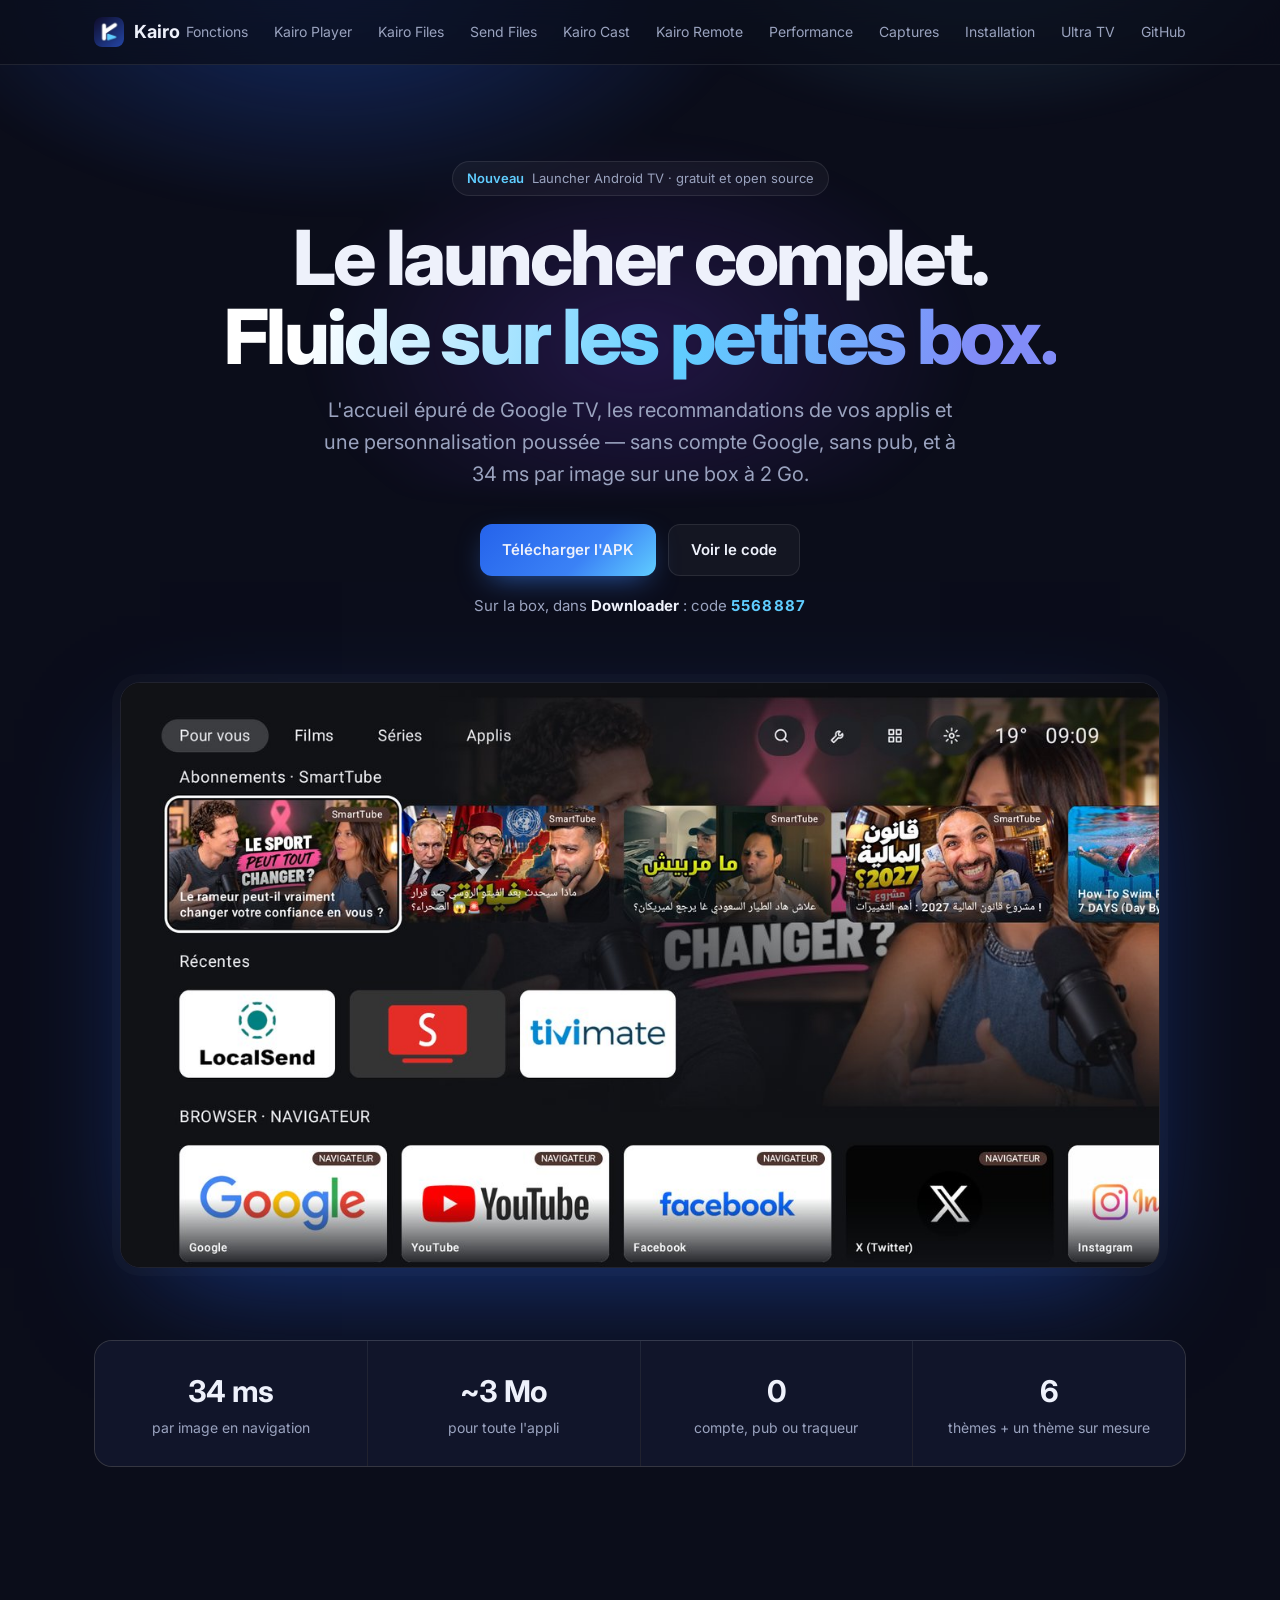
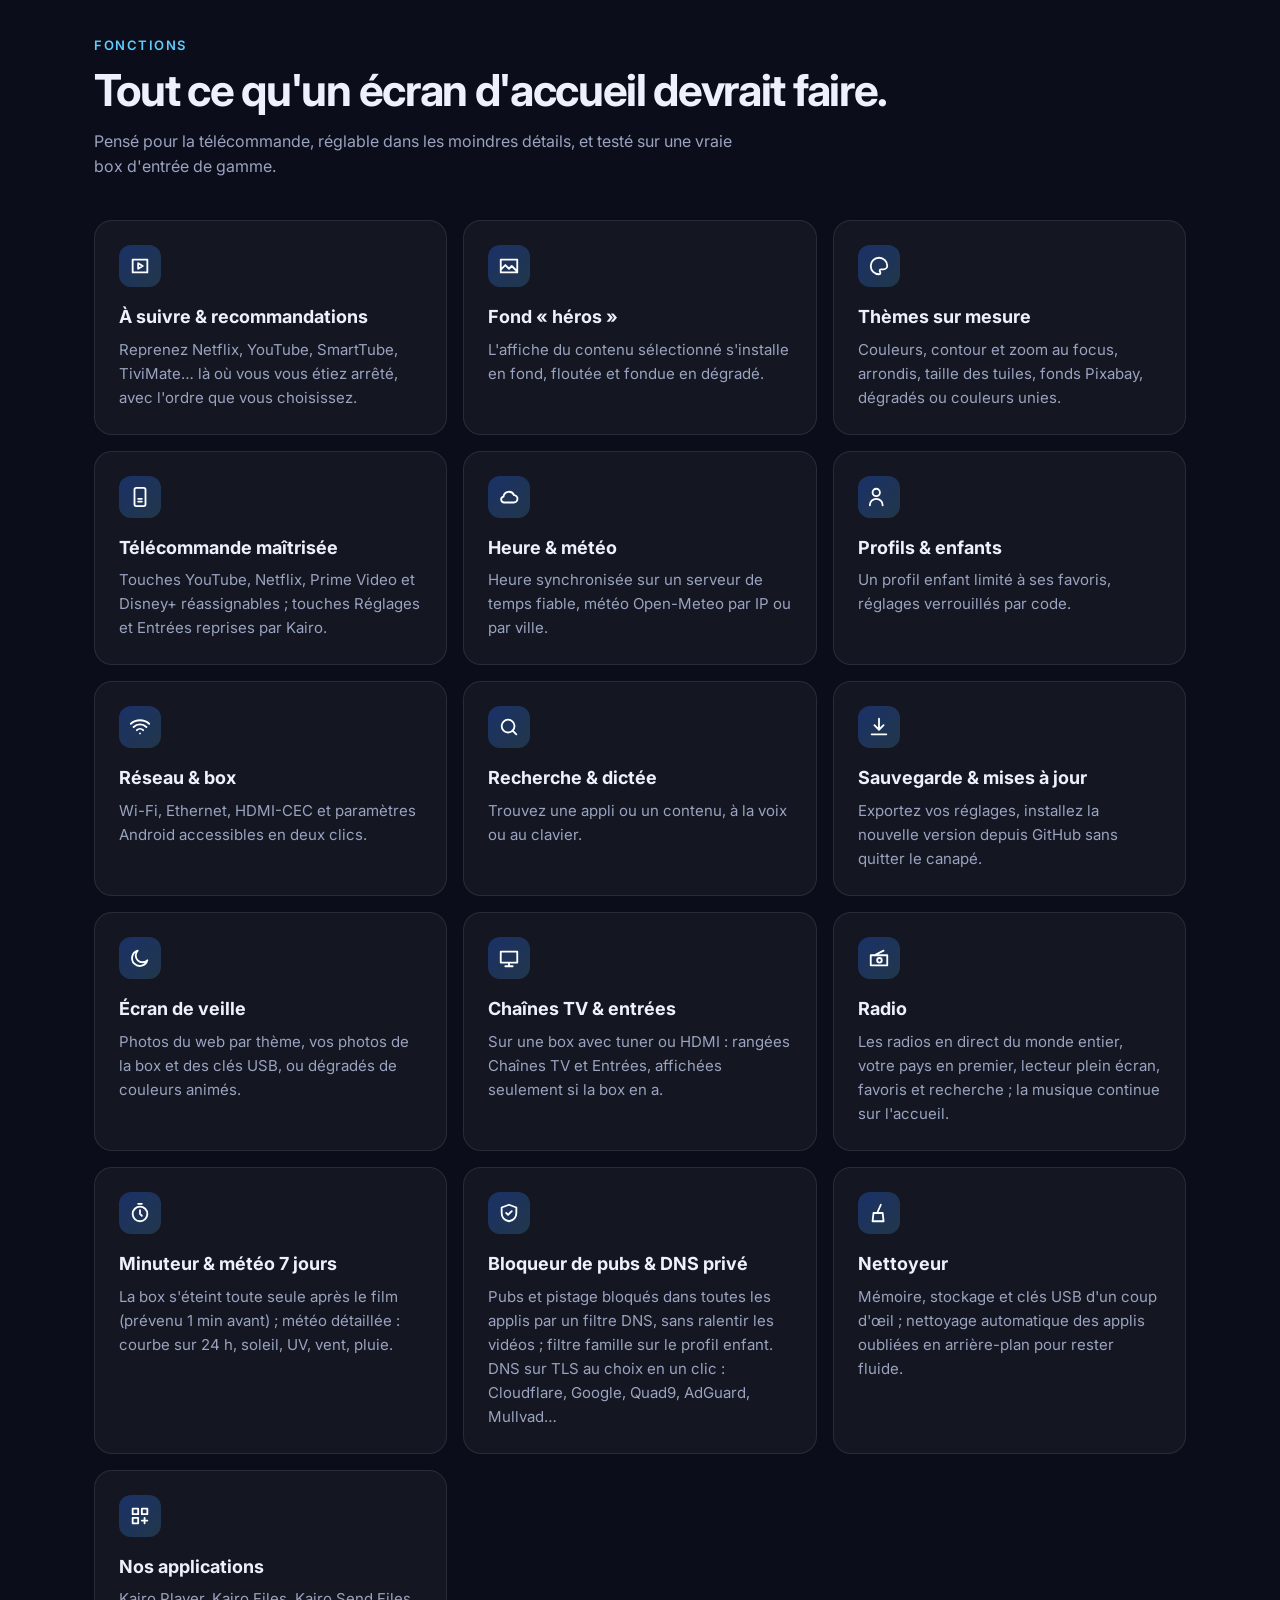
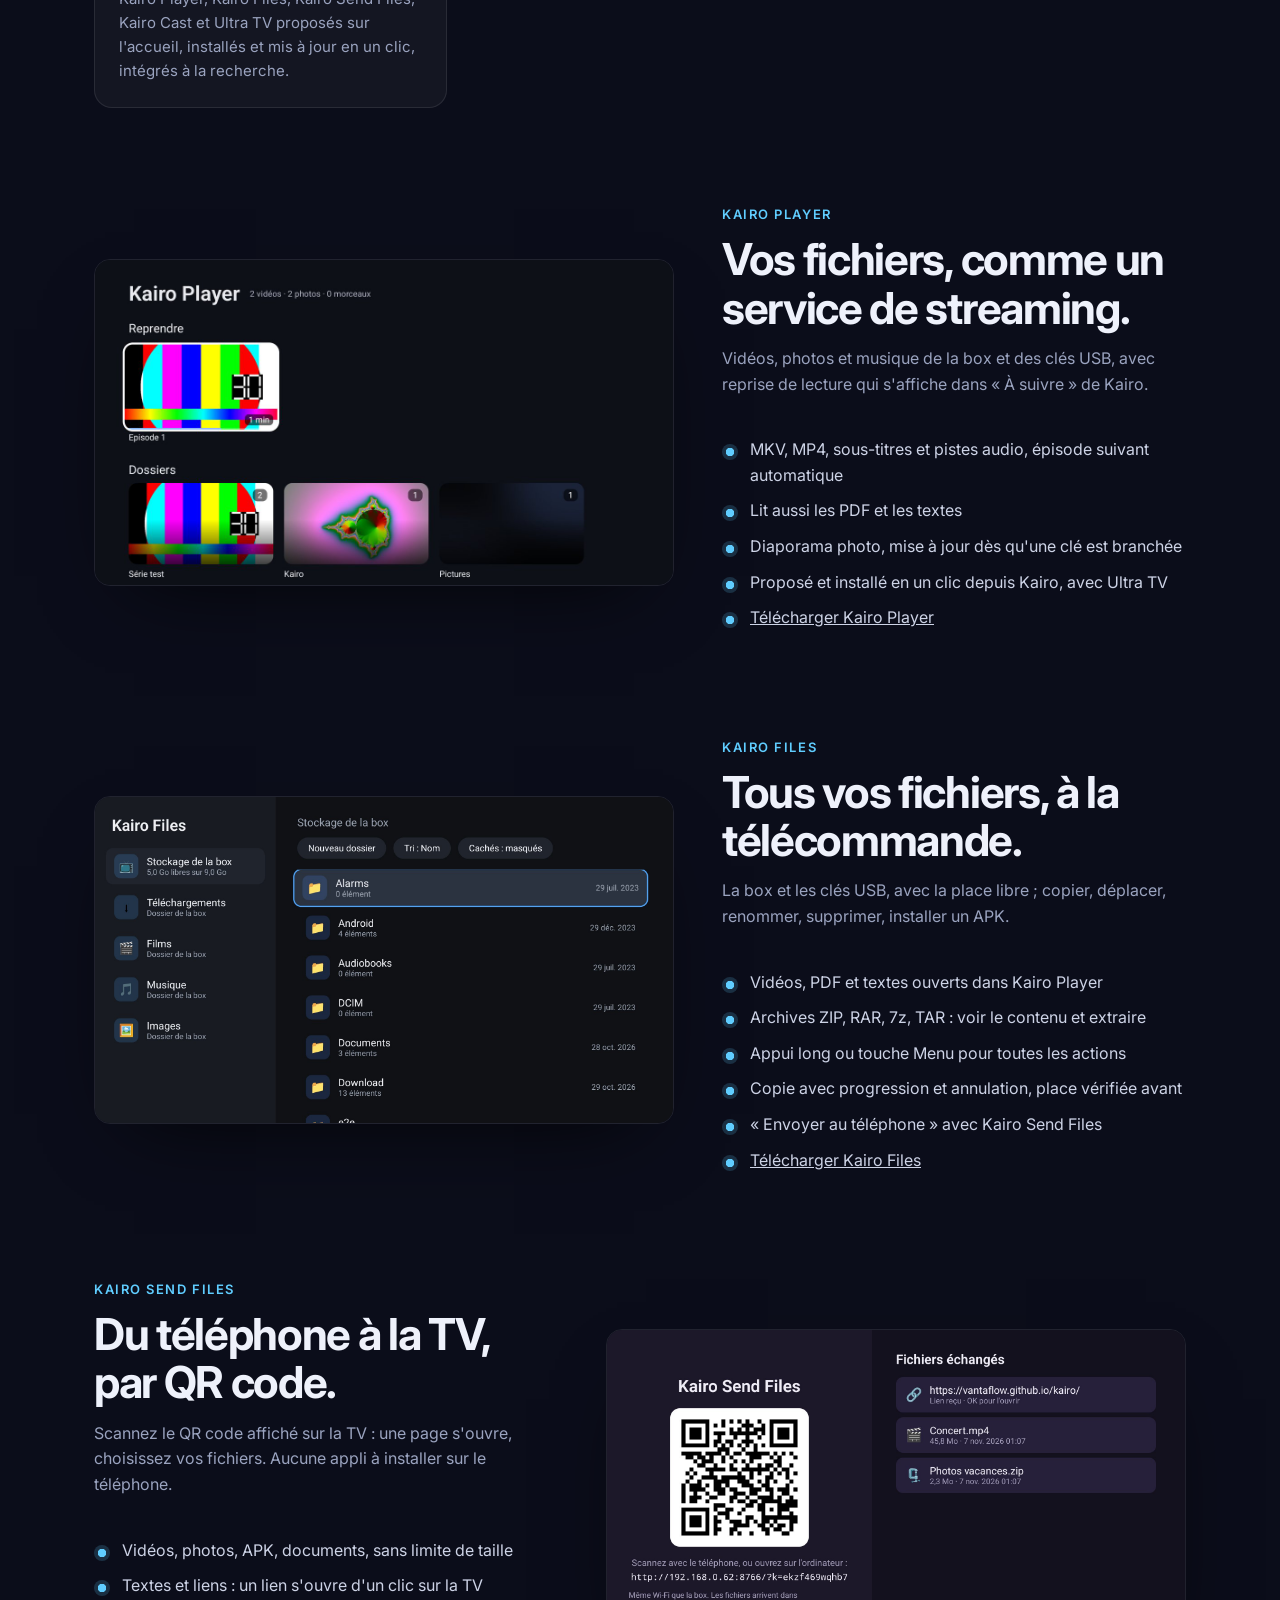
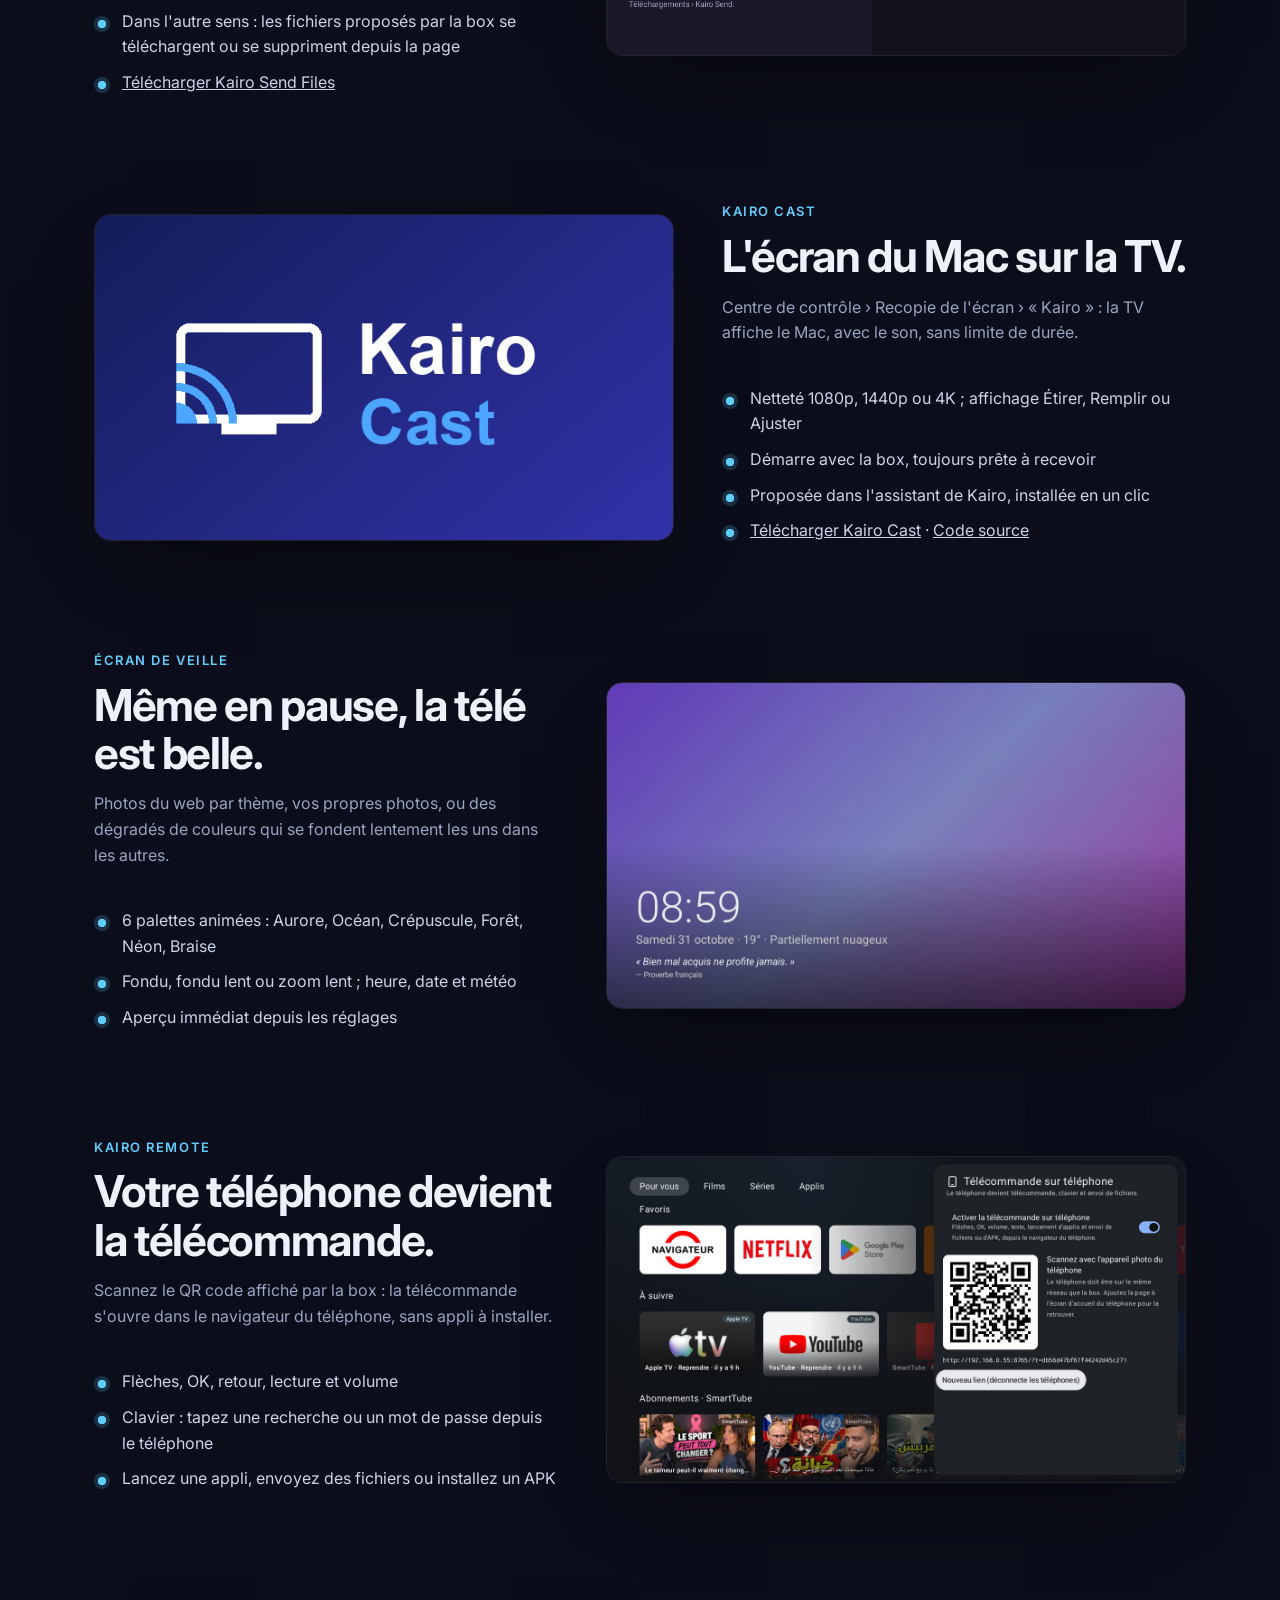
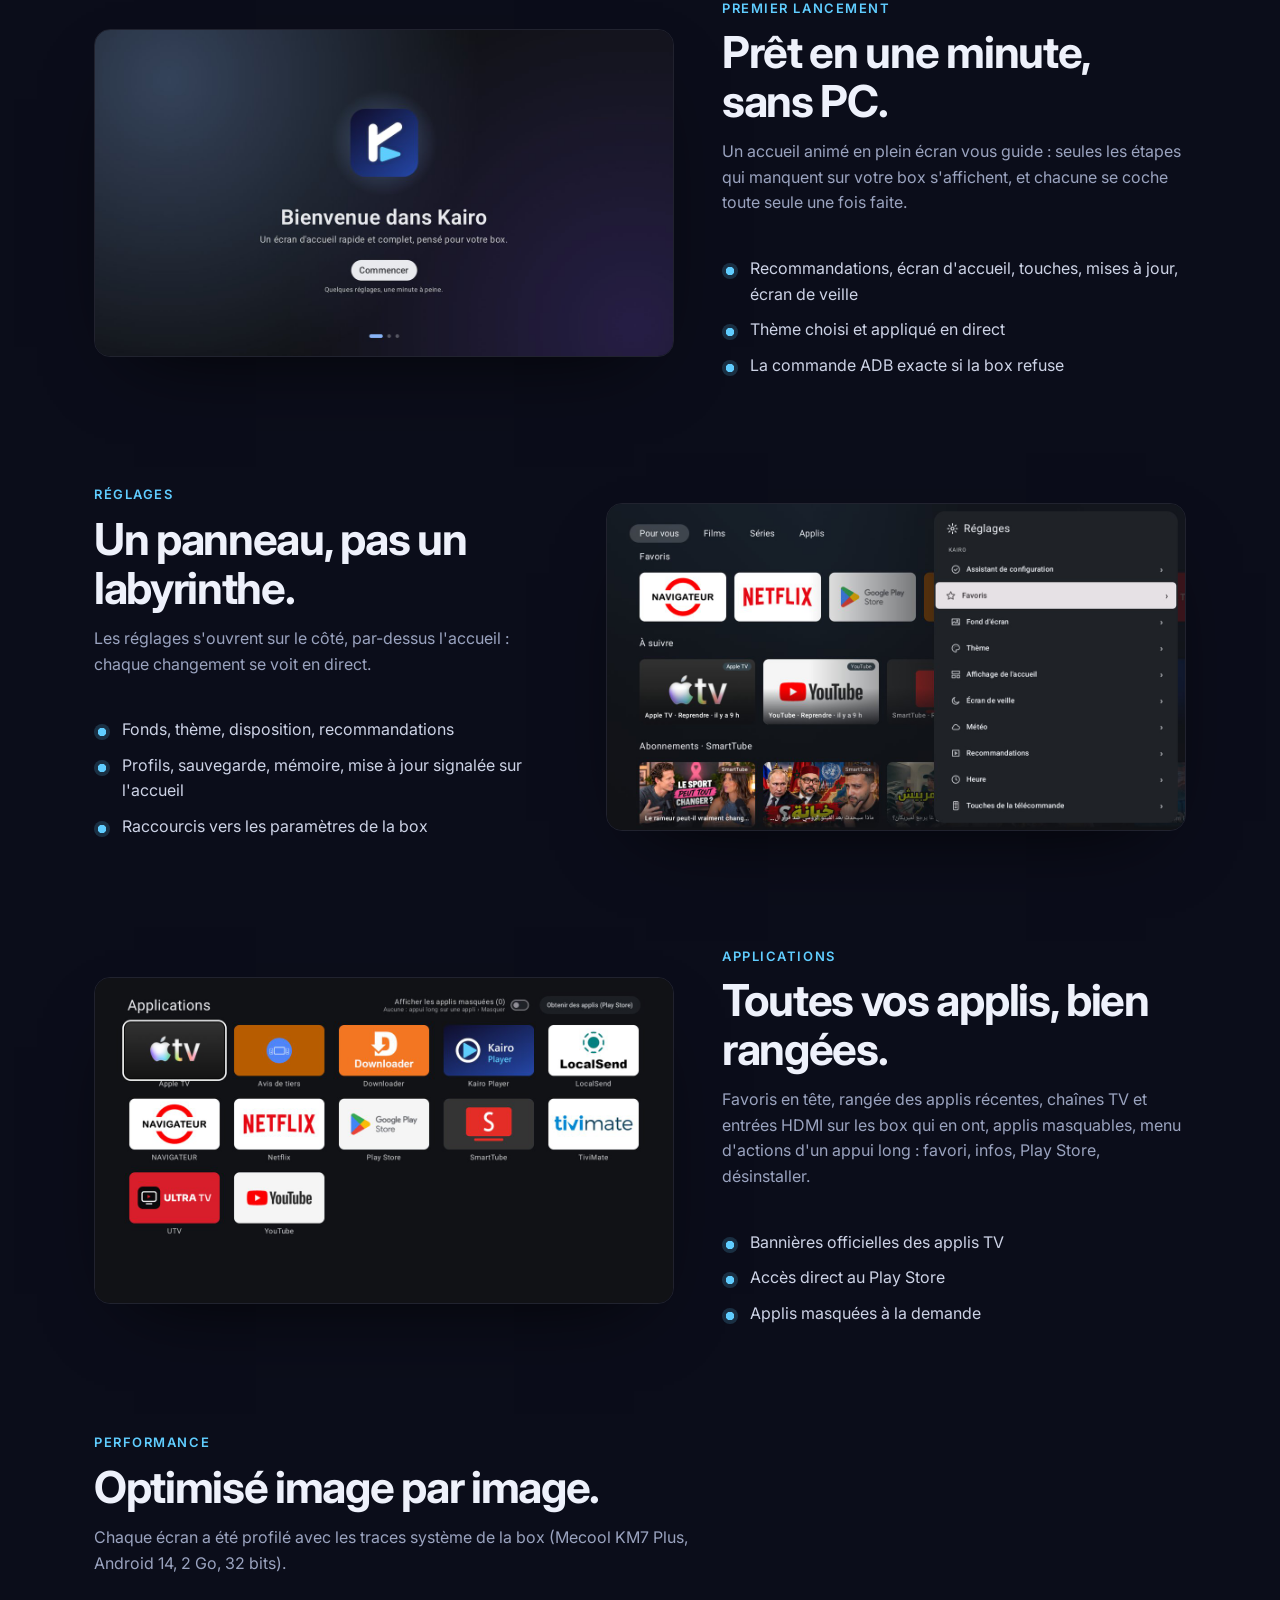
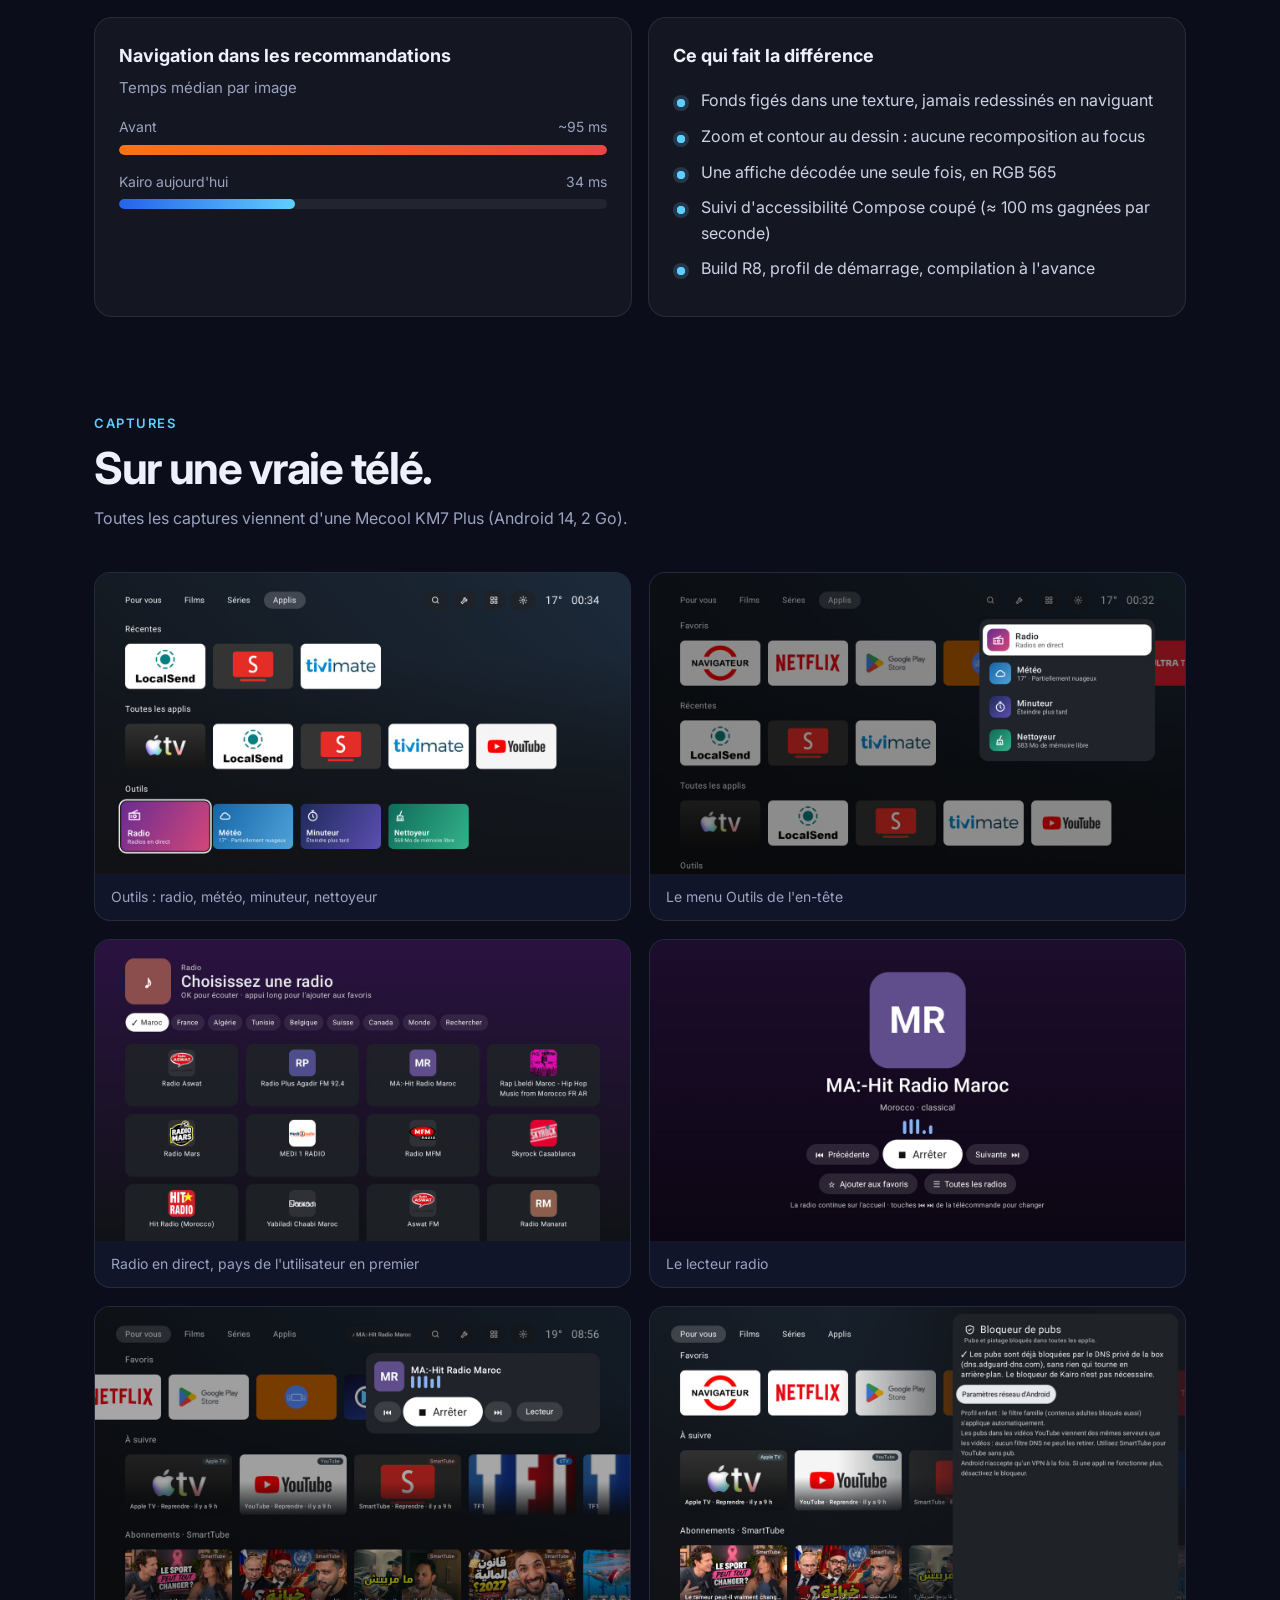
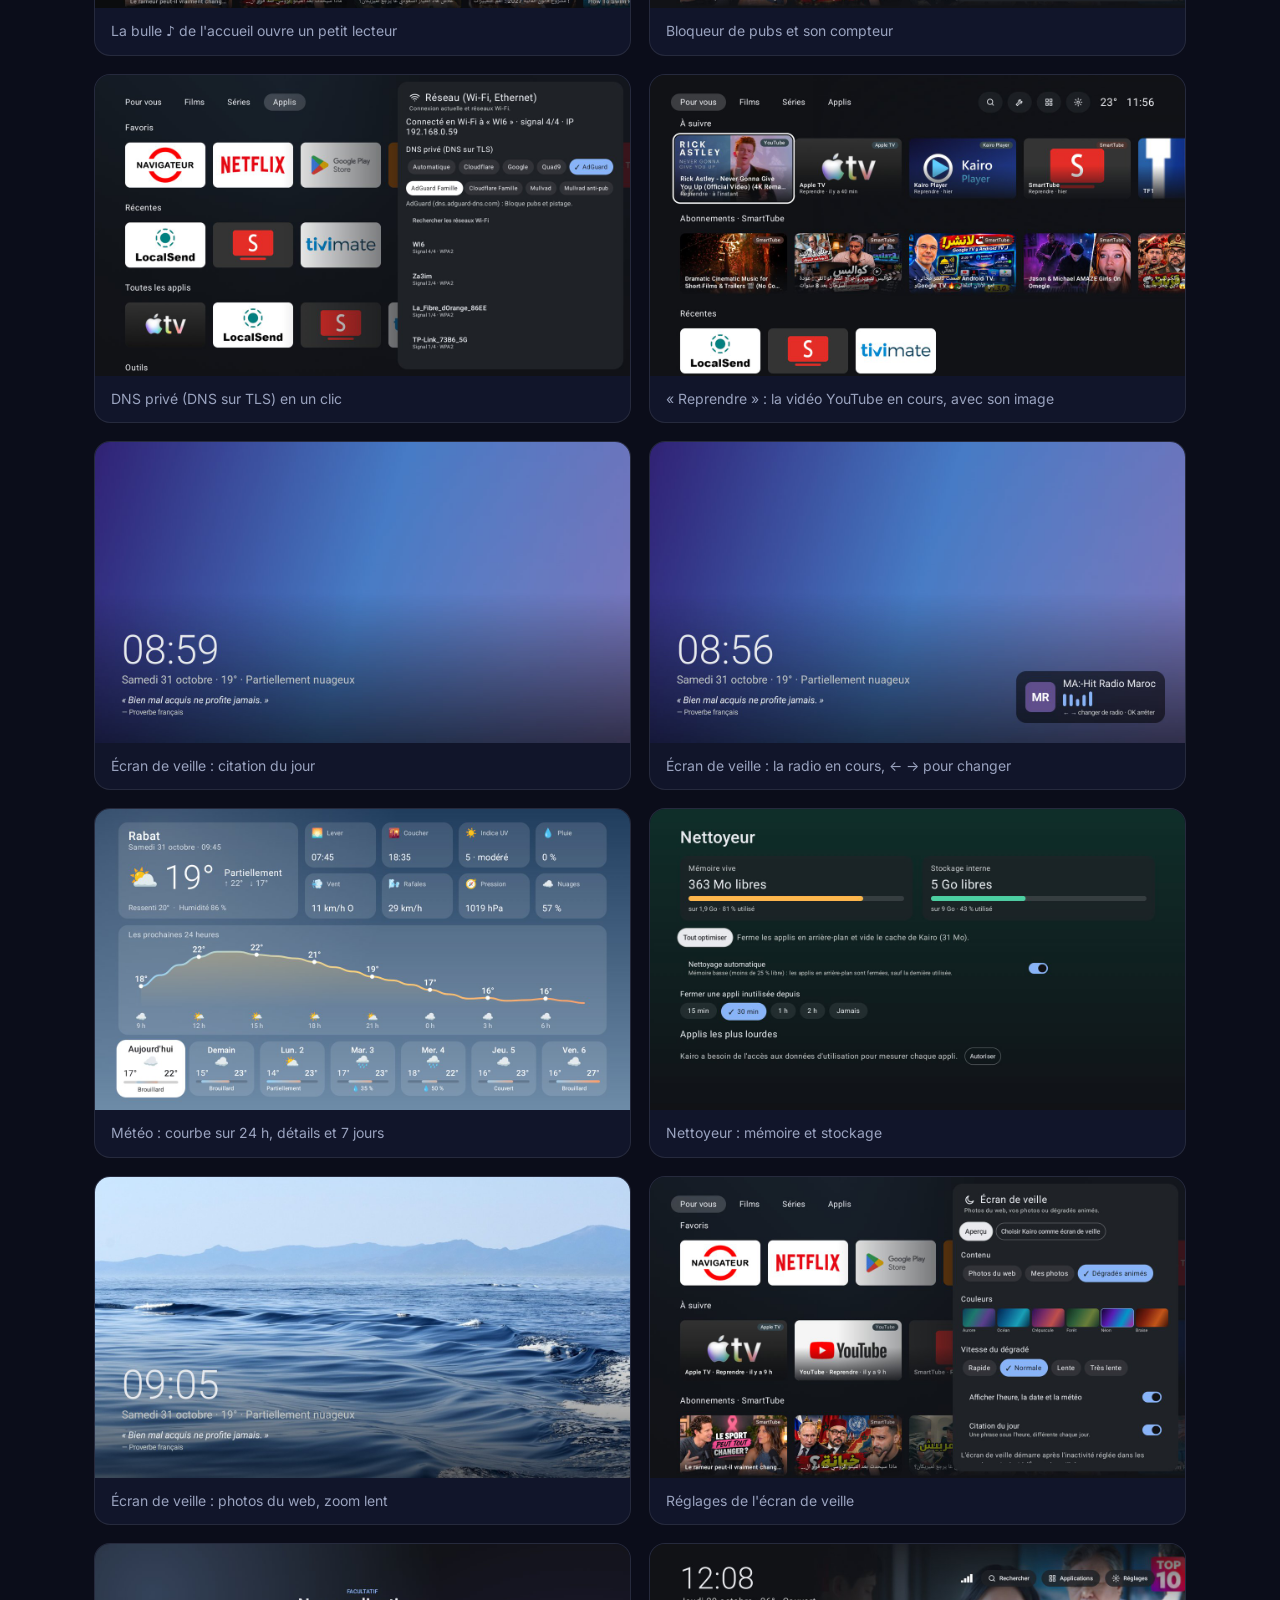
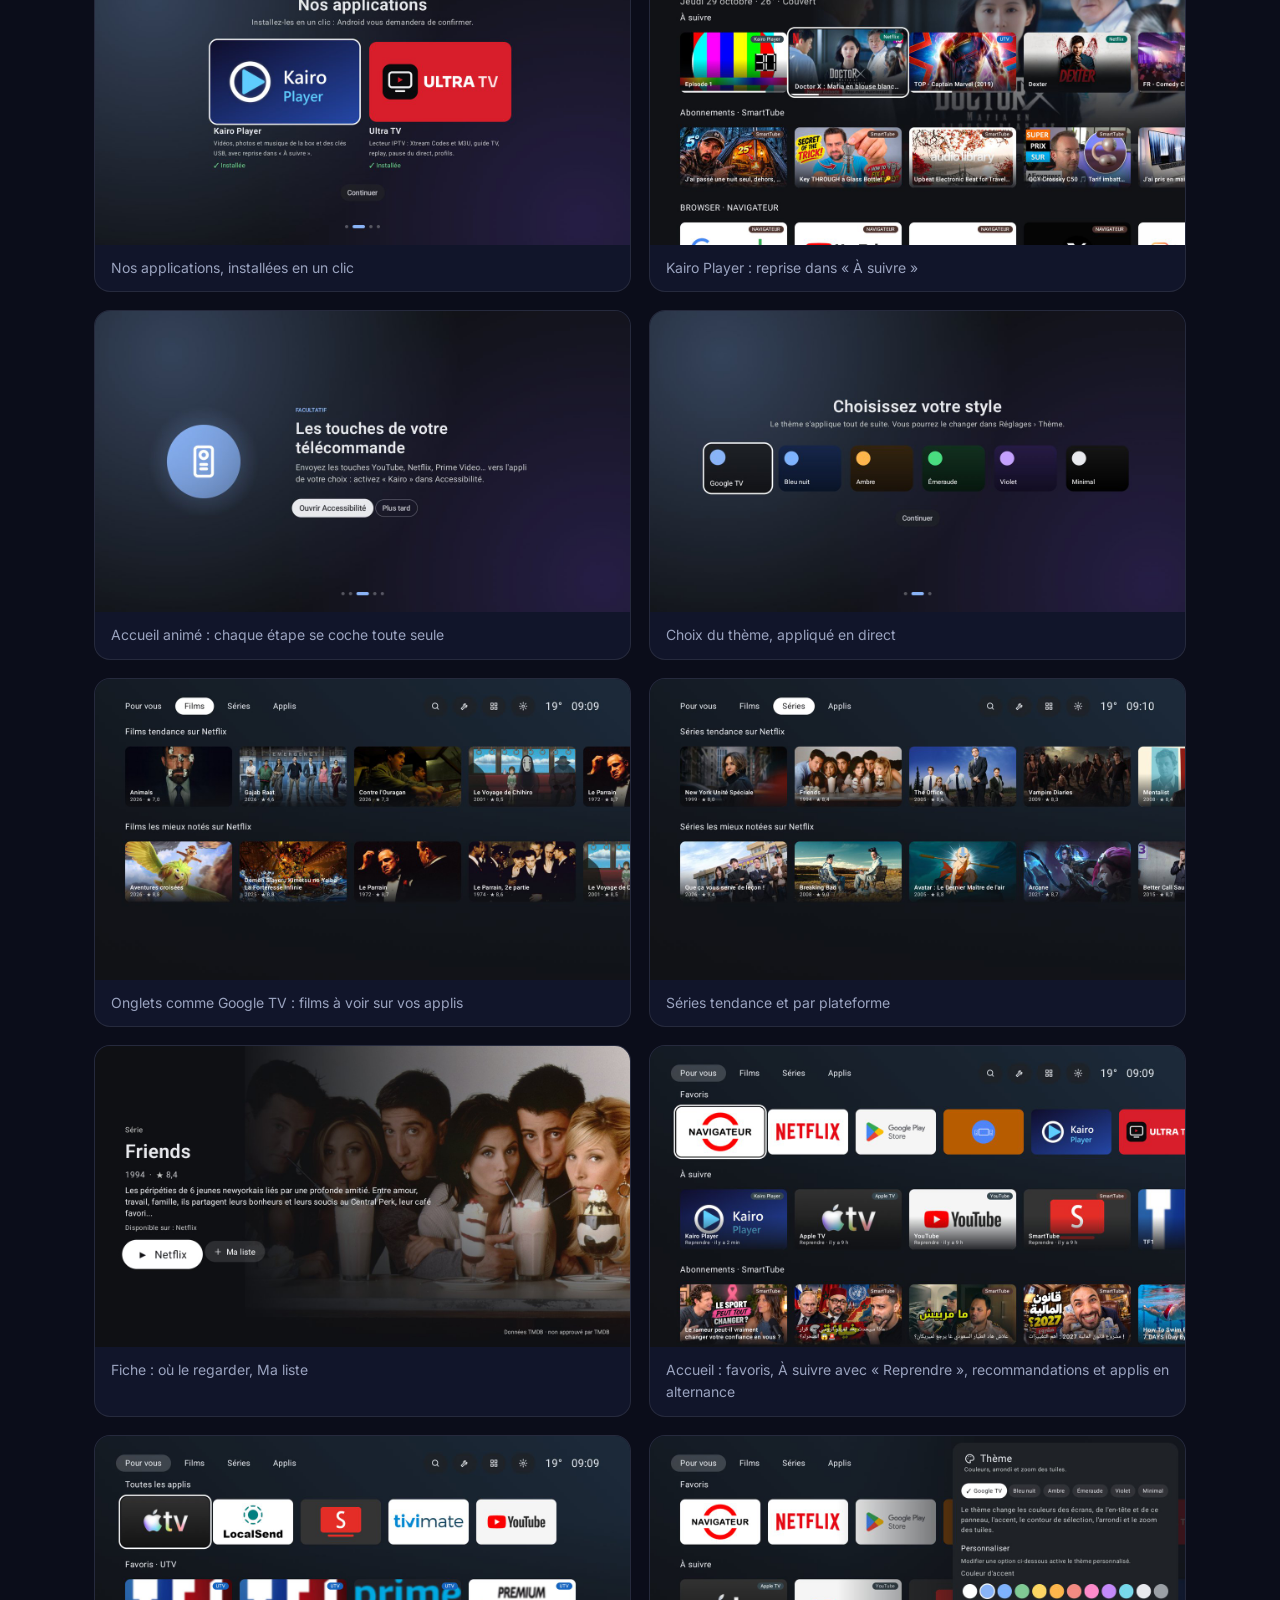
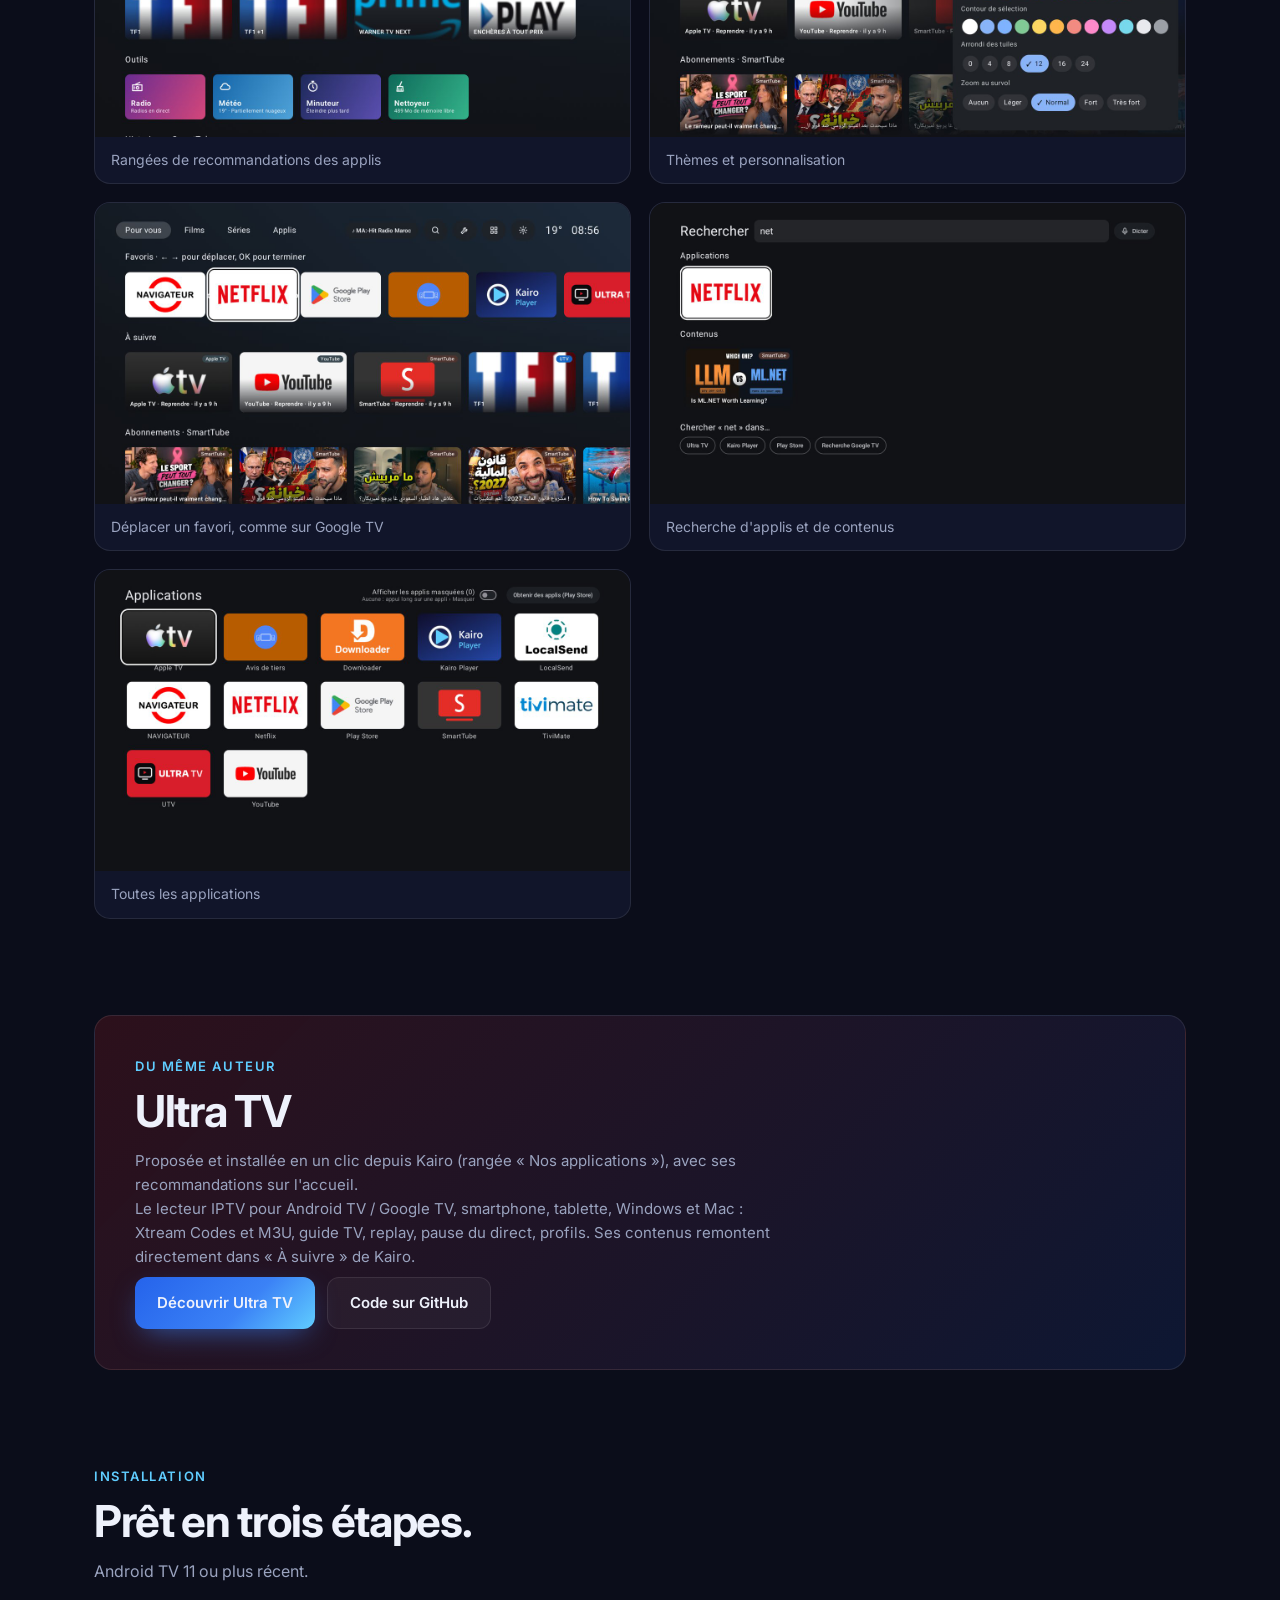
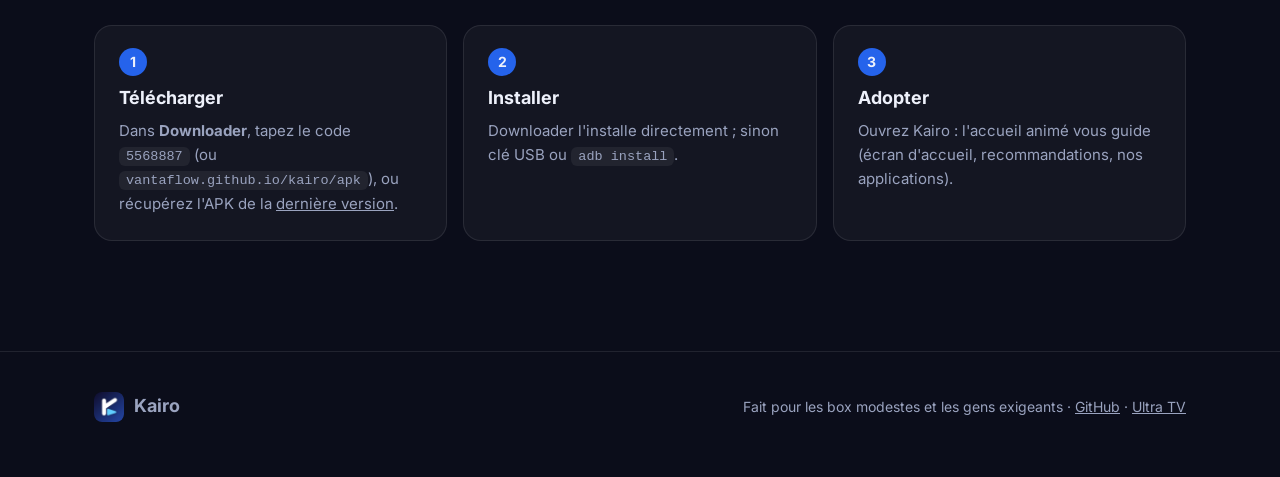
==== docs/index.html @ 5750c52f "Kairo Files et Kairo Send Files ; PDF et textes dans Kairo Player - Kairo Files : gestionnaire de fi" ====
<!doctype html>
<html lang="fr">
<head>
<meta charset="utf-8">
<meta name="viewport" content="width=device-width, initial-scale=1">
<title>Kairo — launcher Android TV</title>
<meta name="description" content="Kairo, le launcher Android TV complet qui reste fluide sur les petites box. Sans compte Google, sans pub.">
<meta property="og:title" content="Kairo — launcher Android TV">
<meta property="og:description" content="L'accueil façon Google TV, vos recommandations, une personnalisation poussée — fluide même sur une box à 2 Go.">
<meta property="og:image" content="assets/banner.png">
<link rel="icon" href="assets/icon.png">
<link rel="preconnect" href="https://fonts.googleapis.com">
<link rel="preconnect" href="https://fonts.gstatic.com" crossorigin>
<link href="https://fonts.googleapis.com/css2?family=Inter:wght@400;500;600;700;800&display=swap" rel="stylesheet">
<style>
  :root {
    --bg: #0b0d1a;
    --bg-2: #11152a;
    --card: rgba(255, 255, 255, 0.04);
    --line: rgba(255, 255, 255, 0.09);
    --text: #eef1fb;
    --muted: #9aa3bf;
    --accent: #60cdff;
    --accent-2: #2563eb;
    --radius: 18px;
  }
  * { box-sizing: border-box; }
  html { scroll-behavior: smooth; }
  body {
    margin: 0;
    background: var(--bg);
    color: var(--text);
    font: 16px/1.6 Inter, system-ui, -apple-system, "Segoe UI", sans-serif;
    -webkit-font-smoothing: antialiased;
    overflow-x: hidden;
  }
  a { color: inherit; }
  .wrap { max-width: 1140px; margin: 0 auto; padding: 0 24px; }

  /* En-tête */
  nav { position: sticky; top: 0; z-index: 10; backdrop-filter: blur(14px); background: rgba(11, 13, 26, 0.72); border-bottom: 1px solid var(--line); }
  nav .wrap { display: flex; align-items: center; justify-content: space-between; height: 64px; }
  .brand { display: flex; align-items: center; gap: 10px; font-weight: 700; font-size: 18px; text-decoration: none; }
  .brand img { width: 30px; height: 30px; border-radius: 8px; }
  nav .links { display: flex; gap: 26px; font-size: 14px; color: var(--muted); }
  nav .links a { text-decoration: none; transition: color .2s; }
  nav .links a:hover { color: var(--text); }

  /* Héros */
  .hero { position: relative; padding: 96px 0 72px; text-align: center; }
  .hero::before {
    content: ""; position: absolute; inset: -20% -10% auto; height: 720px; z-index: -1;
    background:
      radial-gradient(600px 320px at 30% 30%, rgba(37, 99, 235, .35), transparent 70%),
      radial-gradient(520px 300px at 72% 20%, rgba(96, 205, 255, .22), transparent 70%),
      radial-gradient(480px 300px at 50% 80%, rgba(124, 58, 237, .20), transparent 70%);
    filter: blur(10px);
  }
  .pill { display: inline-flex; align-items: center; gap: 8px; padding: 6px 14px; border: 1px solid var(--line); border-radius: 999px; font-size: 13px; color: var(--muted); background: var(--card); }
  .pill b { color: var(--accent); font-weight: 600; }
  h1 { font-size: clamp(40px, 7vw, 76px); line-height: 1.04; letter-spacing: -0.035em; margin: 22px 0 18px; font-weight: 800; }
  h1 .grad { background: linear-gradient(100deg, #fff 10%, var(--accent) 55%, #818cf8 90%); -webkit-background-clip: text; background-clip: text; color: transparent; }
  .lead { max-width: 660px; margin: 0 auto; font-size: clamp(17px, 2.2vw, 20px); color: var(--muted); }
  .cta { display: flex; justify-content: center; flex-wrap: wrap; gap: 12px; margin-top: 34px; }
  .btn { display: inline-flex; align-items: center; gap: 8px; padding: 13px 22px; border-radius: 12px; font-weight: 600; font-size: 15px; text-decoration: none; transition: transform .15s, box-shadow .2s, background .2s; }
  .btn:hover { transform: translateY(-1px); }
  .btn.primary { background: linear-gradient(135deg, var(--accent-2), #3b82f6 60%, var(--accent)); box-shadow: 0 10px 30px -10px rgba(59, 130, 246, .7); }
  .btn.ghost { border: 1px solid var(--line); background: var(--card); }
  .shot { margin: 64px auto 0; max-width: 1040px; border-radius: 20px; overflow: hidden; border: 1px solid var(--line); box-shadow: 0 40px 120px -40px rgba(37, 99, 235, .55), 0 0 0 8px rgba(255, 255, 255, .02); }
  .shot img { display: block; width: 100%; height: auto; }

  .dl-code { margin: 18px 0 0; color: var(--muted); font-size: 15px; }
  .dl-code b { color: var(--text); }
  .dl-code b:last-child { color: var(--accent); letter-spacing: .08em; }

  /* Chiffres */
  .stats { display: grid; grid-template-columns: repeat(4, 1fr); gap: 1px; margin-top: 72px; background: var(--line); border: 1px solid var(--line); border-radius: var(--radius); overflow: hidden; }
  .stat { background: var(--bg-2); padding: 26px 22px; text-align: center; }
  .stat b { display: block; font-size: 30px; letter-spacing: -0.02em; }
  .stat span { color: var(--muted); font-size: 14px; }

  /* Sections */
  section { padding: 96px 0 0; }
  .eyebrow { color: var(--accent); font-weight: 600; font-size: 13px; letter-spacing: .12em; text-transform: uppercase; }
  h2 { font-size: clamp(30px, 4.4vw, 44px); letter-spacing: -0.03em; line-height: 1.1; margin: 10px 0 14px; }
  .sub { color: var(--muted); max-width: 640px; margin: 0 0 40px; }

  .grid { display: grid; grid-template-columns: repeat(3, 1fr); gap: 16px; }
  .card { background: var(--card); border: 1px solid var(--line); border-radius: var(--radius); padding: 24px; transition: border-color .2s, transform .2s; }
  .card:hover { border-color: rgba(96, 205, 255, .35); transform: translateY(-2px); }
  .card .ico { width: 42px; height: 42px; border-radius: 12px; display: grid; place-items: center; background: linear-gradient(135deg, rgba(37, 99, 235, .35), rgba(96, 205, 255, .18)); margin-bottom: 16px; }
  .card .ico svg { width: 22px; height: 22px; stroke: #fff; fill: none; stroke-width: 2; stroke-linecap: round; stroke-linejoin: round; }
  .card h3 { margin: 0 0 6px; font-size: 18px; }
  .card p { margin: 0; color: var(--muted); font-size: 15px; }

  /* Galerie */
  .split { display: grid; grid-template-columns: 1fr 1.25fr; gap: 48px; align-items: center; }
  .split.rev { grid-template-columns: 1.25fr 1fr; }
  .split.rev .text { order: 2; }
  .frame { border-radius: 16px; overflow: hidden; border: 1px solid var(--line); box-shadow: 0 30px 80px -40px rgba(0, 0, 0, .9); }
  .frame img { display: block; width: 100%; height: auto; }
  ul.checks { list-style: none; padding: 0; margin: 18px 0 0; }
  ul.checks li { position: relative; padding-left: 28px; margin: 10px 0; color: #cdd3e6; }
  ul.checks li::before { content: ""; position: absolute; left: 0; top: 7px; width: 16px; height: 16px; border-radius: 50%; background: radial-gradient(circle at 50% 50%, var(--accent) 35%, rgba(96, 205, 255, .18) 40%); }

  /* Performance */
  .perf { display: grid; grid-template-columns: repeat(2, 1fr); gap: 16px; }
  .bar { margin-top: 16px; }
  .bar .row { display: flex; justify-content: space-between; font-size: 14px; color: var(--muted); margin-bottom: 6px; }
  .bar .track { height: 10px; border-radius: 99px; background: rgba(255, 255, 255, .06); overflow: hidden; }
  .bar .fill { height: 100%; border-radius: 99px; }
  .fill.before { width: 100%; background: linear-gradient(90deg, #f97316, #ef4444); }
  .fill.after { width: 36%; background: linear-gradient(90deg, var(--accent-2), var(--accent)); }

  /* Installation */
  .steps { counter-reset: step; display: grid; grid-template-columns: repeat(3, 1fr); gap: 16px; }
  .step { position: relative; padding-top: 58px; }
  .step::before { counter-increment: step; content: counter(step); position: absolute; top: 22px; left: 24px; width: 28px; height: 28px; border-radius: 50%; display: grid; place-items: center; font-weight: 700; font-size: 14px; background: var(--accent-2); }
  code { font-family: ui-monospace, "Cascadia Code", Consolas, monospace; font-size: 13.5px; background: rgba(255, 255, 255, .06); padding: 2px 7px; border-radius: 6px; }

  /* Galerie */
  .gallery { display: grid; grid-template-columns: repeat(2, 1fr); gap: 18px; }
  .gallery figure { margin: 0; border-radius: 16px; overflow: hidden; border: 1px solid var(--line); background: var(--bg-2); }
  .gallery img { display: block; width: 100%; height: auto; }
  .gallery figcaption { padding: 12px 16px; color: var(--muted); font-size: 14px; }
  .card.ultra { padding: 40px; background: linear-gradient(135deg, rgba(220, 38, 38, .16), rgba(37, 99, 235, .12)); }
  .cta.left { justify-content: flex-start; margin-top: 8px; }

  footer { margin-top: 110px; padding: 40px 0 56px; border-top: 1px solid var(--line); color: var(--muted); font-size: 14px; }
  footer .wrap { display: flex; justify-content: space-between; align-items: center; gap: 16px; flex-wrap: wrap; }

  @media (max-width: 900px) {
    .grid, .steps { grid-template-columns: 1fr 1fr; }
    .split, .split.rev { grid-template-columns: 1fr; gap: 28px; }
    .split.rev .text { order: 0; }
    .stats { grid-template-columns: 1fr 1fr; }
    .perf { grid-template-columns: 1fr; }
  }
  @media (max-width: 700px) {
    .gallery { grid-template-columns: 1fr; }
    .card.ultra { padding: 24px; }
  }
  @media (max-width: 600px) {
    .wrap { padding: 0 16px; }
    nav .links { display: none; }
    .grid, .steps { grid-template-columns: 1fr; }
    .hero { padding-top: 64px; }
    section { padding-top: 72px; }
  }
  @media (prefers-reduced-motion: reduce) {
    html { scroll-behavior: auto; }
    .btn, .card { transition: none; }
  }
</style>
</head>
<body>

<nav>
  <div class="wrap">
    <a class="brand" href="#"><img src="assets/icon.png" alt="">Kairo</a>
    <div class="links">
      <a href="#fonctions">Fonctions</a>
      <a href="#player">Kairo Player</a>
      <a href="#files">Kairo Files</a>
      <a href="#send">Send Files</a>
      <a href="#cast">Kairo Cast</a>
      <a href="#remote">Kairo Remote</a>
      <a href="#performance">Performance</a>
      <a href="#galerie">Captures</a>
      <a href="#installation">Installation</a>
      <a href="#ultra-tv">Ultra TV</a>
      <a href="https://github.com/vantaflow/kairo">GitHub</a>
    </div>
  </div>
</nav>

<header class="hero">
  <div class="wrap">
    <span class="pill"><b>Nouveau</b> Launcher Android TV · gratuit et open source</span>
    <h1>Le launcher complet.<br><span class="grad">Fluide sur les petites box.</span></h1>
    <p class="lead">L'accueil épuré de Google TV, les recommandations de vos applis et une personnalisation poussée — sans compte Google, sans pub, et à 34&nbsp;ms par image sur une box à 2&nbsp;Go.</p>
    <div class="cta">
      <a class="btn primary" href="https://github.com/vantaflow/kairo/releases/latest/download/kairo.apk">Télécharger l'APK</a>
      <a class="btn ghost" href="https://github.com/vantaflow/kairo">Voir le code</a>
    </div>
    <p class="dl-code">Sur la box, dans <b>Downloader</b> : code <b>5568887</b></p>
    <div class="shot"><img src="assets/reco.jpg" alt="Accueil Kairo avec recommandations et fond héros" loading="eager"></div>

    <div class="stats">
      <div class="stat"><b>34 ms</b><span>par image en navigation</span></div>
      <div class="stat"><b>~3 Mo</b><span>pour toute l'appli</span></div>
      <div class="stat"><b>0</b><span>compte, pub ou traqueur</span></div>
      <div class="stat"><b>6</b><span>thèmes + un thème sur mesure</span></div>
    </div>
  </div>
</header>

<section id="fonctions">
  <div class="wrap">
    <div class="eyebrow">Fonctions</div>
    <h2>Tout ce qu'un écran d'accueil devrait faire.</h2>
    <p class="sub">Pensé pour la télécommande, réglable dans les moindres détails, et testé sur une vraie box d'entrée de gamme.</p>
    <div class="grid">
      <div class="card"><div class="ico"><svg viewBox="0 0 24 24"><path d="M4 5h16v14H4z M10 9l5 3-5 3z"/></svg></div><h3>À suivre & recommandations</h3><p>Reprenez Netflix, YouTube, SmartTube, TiviMate… là où vous vous étiez arrêté, avec l'ordre que vous choisissez.</p></div>
      <div class="card"><div class="ico"><svg viewBox="0 0 24 24"><path d="M3 5h18v14H3z M3 16l5-5 4 4 3-3 6 6"/></svg></div><h3>Fond « héros »</h3><p>L'affiche du contenu sélectionné s'installe en fond, floutée et fondue en dégradé.</p></div>
      <div class="card"><div class="ico"><svg viewBox="0 0 24 24"><path d="M12 3a9 9 0 1 0 0 18c1.1 0 1.5-.8 1.5-1.5 0-1-.8-1.4-.8-2.3 0-.9.7-1.6 1.6-1.6H17a4 4 0 0 0 4-4c0-4.7-4-8.6-9-8.6z"/></svg></div><h3>Thèmes sur mesure</h3><p>Couleurs, contour et zoom au focus, arrondis, taille des tuiles, fonds Pixabay, dégradés ou couleurs unies.</p></div>
      <div class="card"><div class="ico"><svg viewBox="0 0 24 24"><path d="M8 2h8a2 2 0 0 1 2 2v16a2 2 0 0 1-2 2H8a2 2 0 0 1-2-2V4a2 2 0 0 1 2-2z M10 14h4 M10 17h4"/></svg></div><h3>Télécommande maîtrisée</h3><p>Touches YouTube, Netflix, Prime Video et Disney+ réassignables ; touches Réglages et Entrées reprises par Kairo.</p></div>
      <div class="card"><div class="ico"><svg viewBox="0 0 24 24"><path d="M7 18h10a4 4 0 0 0 .5-8 6 6 0 0 0-11.5 1.5A3.3 3.3 0 0 0 7 18z"/></svg></div><h3>Heure & météo</h3><p>Heure synchronisée sur un serveur de temps fiable, météo Open-Meteo par IP ou par ville.</p></div>
      <div class="card"><div class="ico"><svg viewBox="0 0 24 24"><path d="M13 7a4 4 0 1 1-8 0a4 4 0 1 1 8 0z M2 21c0-3.9 3.1-7 7-7s7 3.1 7 7"/></svg></div><h3>Profils & enfants</h3><p>Un profil enfant limité à ses favoris, réglages verrouillés par code.</p></div>
      <div class="card"><div class="ico"><svg viewBox="0 0 24 24"><path d="M2 8.5a15 15 0 0 1 20 0 M5 12a10 10 0 0 1 14 0 M8.5 15.5a5 5 0 0 1 7 0 M12 19h.01"/></svg></div><h3>Réseau & box</h3><p>Wi-Fi, Ethernet, HDMI-CEC et paramètres Android accessibles en deux clics.</p></div>
      <div class="card"><div class="ico"><svg viewBox="0 0 24 24"><path d="M18 11a7 7 0 1 1-14 0a7 7 0 1 1 14 0z M20 20l-4.2-4.2"/></svg></div><h3>Recherche & dictée</h3><p>Trouvez une appli ou un contenu, à la voix ou au clavier.</p></div>
      <div class="card"><div class="ico"><svg viewBox="0 0 24 24"><path d="M12 3v12 M7 10l5 5 5-5 M4 20h16"/></svg></div><h3>Sauvegarde & mises à jour</h3><p>Exportez vos réglages, installez la nouvelle version depuis GitHub sans quitter le canapé.</p></div>
      <div class="card"><div class="ico"><svg viewBox="0 0 24 24"><path d="M20 14.5A8.5 8.5 0 1 1 9.5 4a6.5 6.5 0 0 0 10.5 10.5z"/></svg></div><h3>Écran de veille</h3><p>Photos du web par thème, vos photos de la box et des clés USB, ou dégradés de couleurs animés.</p></div>
      <div class="card"><div class="ico"><svg viewBox="0 0 24 24"><path d="M3 5h18v12H3z M8 21h8 M12 17v4"/></svg></div><h3>Chaînes TV & entrées</h3><p>Sur une box avec tuner ou HDMI : rangées Chaînes TV et Entrées, affichées seulement si la box en a.</p></div>
      <div class="card"><div class="ico"><svg viewBox="0 0 24 24"><path d="M3 9h18v11H3z M7 9l10-5 M15 14.5a2.5 2.5 0 1 1-5 0a2.5 2.5 0 1 1 5 0z"/></svg></div><h3>Radio</h3><p>Les radios en direct du monde entier, votre pays en premier, lecteur plein écran, favoris et recherche ; la musique continue sur l'accueil.</p></div>
      <div class="card"><div class="ico"><svg viewBox="0 0 24 24"><path d="M20 13a8 8 0 1 1-16 0a8 8 0 1 1 16 0z M12 9v4l2 2 M10 2h4"/></svg></div><h3>Minuteur & météo 7 jours</h3><p>La box s'éteint toute seule après le film (prévenu 1 min avant) ; météo détaillée : courbe sur 24 h, soleil, UV, vent, pluie.</p></div>
      <div class="card"><div class="ico"><svg viewBox="0 0 24 24"><path d="M12 3l8 3v6c0 5-3.5 8-8 9-4.5-1-8-4-8-9V6z M9 12l2 2 4-4"/></svg></div><h3>Bloqueur de pubs & DNS privé</h3><p>Pubs et pistage bloqués dans toutes les applis par un filtre DNS, sans ralentir les vidéos ; filtre famille sur le profil enfant. DNS sur TLS au choix en un clic : Cloudflare, Google, Quad9, AdGuard, Mullvad…</p></div>
      <div class="card"><div class="ico"><svg viewBox="0 0 24 24"><path d="M14 3l-4 9 M6 12h10l1 9H5z"/></svg></div><h3>Nettoyeur</h3><p>Mémoire, stockage et clés USB d'un coup d'œil ; nettoyage automatique des applis oubliées en arrière-plan pour rester fluide.</p></div>
      <div class="card"><div class="ico"><svg viewBox="0 0 24 24"><path d="M4 4h6v6H4z M14 4h6v6h-6z M4 14h6v6H4z M17 14v6 M14 17h6"/></svg></div><h3>Nos applications</h3><p>Kairo Player, Kairo Files, Kairo Send Files, Kairo Cast et Ultra TV proposés sur l'accueil, installés et mis à jour en un clic, intégrés à la recherche.</p></div>
    </div>
  </div>
</section>

<section id="player">
  <div class="wrap split rev">
    <div class="frame"><img src="assets/player-home.jpg" alt="Kairo Player : reprendre, dossiers, vidéos récentes" loading="lazy"></div>
    <div class="text">
      <div class="eyebrow">Kairo Player</div>
      <h2>Vos fichiers, comme un service de streaming.</h2>
      <p class="sub">Vidéos, photos et musique de la box et des clés USB, avec reprise de lecture qui s'affiche dans « À suivre » de Kairo.</p>
      <ul class="checks">
        <li>MKV, MP4, sous-titres et pistes audio, épisode suivant automatique</li>
        <li>Lit aussi les PDF et les textes</li>
        <li>Diaporama photo, mise à jour dès qu'une clé est branchée</li>
        <li>Proposé et installé en un clic depuis Kairo, avec Ultra TV</li>
        <li><a href="https://github.com/vantaflow/kairo/releases/latest/download/kairo-player.apk">Télécharger Kairo Player</a></li>
      </ul>
    </div>
  </div>
</section>

<section id="files">
  <div class="wrap split rev">
    <div class="frame"><img src="assets/files-tv.jpg" alt="Kairo Files : la box, les clés USB et les dossiers" loading="lazy"></div>
    <div class="text">
      <div class="eyebrow">Kairo Files</div>
      <h2>Tous vos fichiers, à la télécommande.</h2>
      <p class="sub">La box et les clés USB, avec la place libre ; copier, déplacer, renommer, supprimer, installer un APK.</p>
      <ul class="checks">
        <li>Vidéos, PDF et textes ouverts dans Kairo Player</li>
        <li>Archives ZIP, RAR, 7z, TAR : voir le contenu et extraire</li>
        <li>Appui long ou touche Menu pour toutes les actions</li>
        <li>Copie avec progression et annulation, place vérifiée avant</li>
        <li>« Envoyer au téléphone » avec Kairo Send Files</li>
        <li><a href="https://github.com/vantaflow/kairo/releases/latest/download/kairo-files.apk">Télécharger Kairo Files</a></li>
      </ul>
    </div>
  </div>
</section>

<section id="send">
  <div class="wrap split">
    <div class="text">
      <div class="eyebrow">Kairo Send Files</div>
      <h2>Du téléphone à la TV, par QR code.</h2>
      <p class="sub">Scannez le QR code affiché sur la TV : une page s'ouvre, choisissez vos fichiers. Aucune appli à installer sur le téléphone.</p>
      <ul class="checks">
        <li>Vidéos, photos, APK, documents, sans limite de taille</li>
        <li>Textes et liens : un lien s'ouvre d'un clic sur la TV</li>
        <li>Dans l'autre sens : les fichiers proposés par la box se téléchargent ou se suppriment depuis la page</li>
        <li><a href="https://github.com/vantaflow/kairo/releases/latest/download/kairo-send.apk">Télécharger Kairo Send Files</a></li>
      </ul>
    </div>
    <div class="frame"><img src="assets/send-tv.jpg" alt="Kairo Send Files : QR code et fichiers échangés" loading="lazy"></div>
  </div>
</section>

<section id="cast">
  <div class="wrap split rev">
    <div class="text">
      <div class="eyebrow">Kairo Cast</div>
      <h2>L'écran du Mac sur la TV.</h2>
      <p class="sub">Centre de contrôle › Recopie de l'écran › « Kairo » : la TV affiche le Mac, avec le son, sans limite de durée.</p>
      <ul class="checks">
        <li>Netteté 1080p, 1440p ou 4K ; affichage Étirer, Remplir ou Ajuster</li>
        <li>Démarre avec la box, toujours prête à recevoir</li>
        <li>Proposée dans l'assistant de Kairo, installée en un clic</li>
        <li><a href="https://github.com/vantaflow/kairo-cast/releases/latest/download/kairo-cast.apk">Télécharger Kairo Cast</a> · <a href="https://github.com/vantaflow/kairo-cast">Code source</a></li>
      </ul>
    </div>
    <div class="frame"><img src="assets/kairo-cast.png" alt="Kairo Cast" loading="lazy"></div>
  </div>
</section>

<section id="veille">
  <div class="wrap split">
    <div class="text">
      <div class="eyebrow">Écran de veille</div>
      <h2>Même en pause, la télé est belle.</h2>
      <p class="sub">Photos du web par thème, vos propres photos, ou des dégradés de couleurs qui se fondent lentement les uns dans les autres.</p>
      <ul class="checks">
        <li>6 palettes animées : Aurore, Océan, Crépuscule, Forêt, Néon, Braise</li>
        <li>Fondu, fondu lent ou zoom lent ; heure, date et météo</li>
        <li>Aperçu immédiat depuis les réglages</li>
      </ul>
    </div>
    <div class="frame"><img src="assets/dream-gradient.jpg" alt="Écran de veille Kairo : dégradé animé avec l'heure" loading="lazy"></div>
  </div>
</section>

<section id="remote">
  <div class="wrap split">
    <div class="text">
      <div class="eyebrow">Kairo Remote</div>
      <h2>Votre téléphone devient la télécommande.</h2>
      <p class="sub">Scannez le QR code affiché par la box : la télécommande s'ouvre dans le navigateur du téléphone, sans appli à installer.</p>
      <ul class="checks">
        <li>Flèches, OK, retour, lecture et volume</li>
        <li>Clavier : tapez une recherche ou un mot de passe depuis le téléphone</li>
        <li>Lancez une appli, envoyez des fichiers ou installez un APK</li>
      </ul>
    </div>
    <div class="frame"><img src="assets/phone-remote.jpg" alt="QR code de Kairo Remote dans les réglages" loading="lazy"></div>
  </div>
</section>

<section id="assistant">
  <div class="wrap split rev">
    <div class="frame"><img src="assets/onboarding-welcome.jpg" alt="Accueil animé de Kairo au premier lancement" loading="lazy"></div>
    <div class="text">
      <div class="eyebrow">Premier lancement</div>
      <h2>Prêt en une minute, sans PC.</h2>
      <p class="sub">Un accueil animé en plein écran vous guide : seules les étapes qui manquent sur votre box s'affichent, et chacune se coche toute seule une fois faite.</p>
      <ul class="checks">
        <li>Recommandations, écran d'accueil, touches, mises à jour, écran de veille</li>
        <li>Thème choisi et appliqué en direct</li>
        <li>La commande ADB exacte si la box refuse</li>
      </ul>
    </div>
  </div>
</section>

<section>
  <div class="wrap split">
    <div class="text">
      <div class="eyebrow">Réglages</div>
      <h2>Un panneau, pas un labyrinthe.</h2>
      <p class="sub">Les réglages s'ouvrent sur le côté, par-dessus l'accueil : chaque changement se voit en direct.</p>
      <ul class="checks">
        <li>Fonds, thème, disposition, recommandations</li>
        <li>Profils, sauvegarde, mémoire, mise à jour signalée sur l'accueil</li>
        <li>Raccourcis vers les paramètres de la box</li>
      </ul>
    </div>
    <div class="frame"><img src="assets/settings.jpg" alt="Panneau des réglages de Kairo" loading="lazy"></div>
  </div>
</section>

<section>
  <div class="wrap split rev">
    <div class="text">
      <div class="eyebrow">Applications</div>
      <h2>Toutes vos applis, bien rangées.</h2>
      <p class="sub">Favoris en tête, rangée des applis récentes, chaînes TV et entrées HDMI sur les box qui en ont, applis masquables, menu d'actions d'un appui long : favori, infos, Play Store, désinstaller.</p>
      <ul class="checks">
        <li>Bannières officielles des applis TV</li>
        <li>Accès direct au Play Store</li>
        <li>Applis masquées à la demande</li>
      </ul>
    </div>
    <div class="frame"><img src="assets/apps.jpg" alt="Grille des applications" loading="lazy"></div>
  </div>
</section>

<section id="performance">
  <div class="wrap">
    <div class="eyebrow">Performance</div>
    <h2>Optimisé image par image.</h2>
    <p class="sub">Chaque écran a été profilé avec les traces système de la box (Mecool KM7 Plus, Android 14, 2 Go, 32 bits).</p>
    <div class="perf">
      <div class="card">
        <h3>Navigation dans les recommandations</h3>
        <p>Temps médian par image</p>
        <div class="bar"><div class="row"><span>Avant</span><span>~95 ms</span></div><div class="track"><div class="fill before"></div></div></div>
        <div class="bar"><div class="row"><span>Kairo aujourd'hui</span><span>34 ms</span></div><div class="track"><div class="fill after"></div></div></div>
      </div>
      <div class="card">
        <h3>Ce qui fait la différence</h3>
        <ul class="checks">
          <li>Fonds figés dans une texture, jamais redessinés en naviguant</li>
          <li>Zoom et contour au dessin : aucune recomposition au focus</li>
          <li>Une affiche décodée une seule fois, en RGB 565</li>
          <li>Suivi d'accessibilité Compose coupé (≈ 100 ms gagnées par seconde)</li>
          <li>Build R8, profil de démarrage, compilation à l'avance</li>
        </ul>
      </div>
    </div>
  </div>
</section>

<section id="galerie">
  <div class="wrap">
    <div class="eyebrow">Captures</div>
    <h2>Sur une vraie télé.</h2>
    <p class="sub">Toutes les captures viennent d'une Mecool KM7 Plus (Android 14, 2&nbsp;Go).</p>
    <div class="gallery">
      <figure><img src="assets/tools-home.jpg" alt="Rangée Outils" loading="lazy"><figcaption>Outils : radio, météo, minuteur, nettoyeur</figcaption></figure>
      <figure><img src="assets/tools-menu.jpg" alt="Menu Outils" loading="lazy"><figcaption>Le menu Outils de l'en-tête</figcaption></figure>
      <figure><img src="assets/radio.jpg" alt="Radio" loading="lazy"><figcaption>Radio en direct, pays de l'utilisateur en premier</figcaption></figure>
      <figure><img src="assets/radio-player.jpg" alt="Lecteur radio" loading="lazy"><figcaption>Le lecteur radio</figcaption></figure>
      <figure><img src="assets/radio-mini.jpg" alt="Petit lecteur radio" loading="lazy"><figcaption>La bulle ♪ de l'accueil ouvre un petit lecteur</figcaption></figure>
      <figure><img src="assets/adblock.jpg" alt="Bloqueur de pubs" loading="lazy"><figcaption>Bloqueur de pubs et son compteur</figcaption></figure>
      <figure><img src="assets/dns.jpg" alt="DNS privé" loading="lazy"><figcaption>DNS privé (DNS sur TLS) en un clic</figcaption></figure>
      <figure><img src="assets/resume.jpg" alt="Reprendre YouTube" loading="lazy"><figcaption>« Reprendre » : la vidéo YouTube en cours, avec son image</figcaption></figure>
      <figure><img src="assets/dream-quote.jpg" alt="Citation du jour" loading="lazy"><figcaption>Écran de veille : citation du jour</figcaption></figure>
      <figure><img src="assets/dream-radio.jpg" alt="Radio sur l'écran de veille" loading="lazy"><figcaption>Écran de veille : la radio en cours, ← → pour changer</figcaption></figure>
      <figure><img src="assets/weather.jpg" alt="Météo sur 7 jours" loading="lazy"><figcaption>Météo : courbe sur 24 h, détails et 7 jours</figcaption></figure>
      <figure><img src="assets/cleaner.jpg" alt="Nettoyeur" loading="lazy"><figcaption>Nettoyeur : mémoire et stockage</figcaption></figure>
      <figure><img src="assets/dream-photo.jpg" alt="Écran de veille : photo" loading="lazy"><figcaption>Écran de veille : photos du web, zoom lent</figcaption></figure>
      <figure><img src="assets/dream-settings.jpg" alt="Réglages de l'écran de veille" loading="lazy"><figcaption>Réglages de l'écran de veille</figcaption></figure>
      <figure><img src="assets/our-apps.jpg" alt="Nos applications" loading="lazy"><figcaption>Nos applications, installées en un clic</figcaption></figure>
      <figure><img src="assets/player-watchnext.jpg" alt="Kairo Player dans À suivre" loading="lazy"><figcaption>Kairo Player : reprise dans « À suivre »</figcaption></figure>
      <figure><img src="assets/onboarding-step.jpg" alt="Accueil animé : une étape" loading="lazy"><figcaption>Accueil animé : chaque étape se coche toute seule</figcaption></figure>
      <figure><img src="assets/onboarding-theme.jpg" alt="Accueil animé : choix du thème" loading="lazy"><figcaption>Choix du thème, appliqué en direct</figcaption></figure>
      <figure><img src="assets/catalog-films.jpg" alt="Onglet Films" loading="lazy"><figcaption>Onglets comme Google TV : films à voir sur vos applis</figcaption></figure>
      <figure><img src="assets/catalog-series.jpg" alt="Onglet Séries" loading="lazy"><figcaption>Séries tendance et par plateforme</figcaption></figure>
      <figure><img src="assets/catalog-detail.jpg" alt="Fiche d'un titre" loading="lazy"><figcaption>Fiche : où le regarder, Ma liste</figcaption></figure>
      <figure><img src="assets/home.jpg" alt="Accueil" loading="lazy"><figcaption>Accueil : favoris, À suivre avec « Reprendre », recommandations et applis en alternance</figcaption></figure>
      <figure><img src="assets/reco-rows.jpg" alt="Rangées de recommandations" loading="lazy"><figcaption>Rangées de recommandations des applis</figcaption></figure>
      <figure><img src="assets/settings-theme.jpg" alt="Réglages du thème" loading="lazy"><figcaption>Thèmes et personnalisation</figcaption></figure>
      <figure><img src="assets/move.jpg" alt="Déplacer un favori" loading="lazy"><figcaption>Déplacer un favori, comme sur Google TV</figcaption></figure>
      <figure><img src="assets/search.jpg" alt="Recherche" loading="lazy"><figcaption>Recherche d'applis et de contenus</figcaption></figure>
      <figure><img src="assets/apps.jpg" alt="Applications" loading="lazy"><figcaption>Toutes les applications</figcaption></figure>
    </div>
  </div>
</section>

<section id="ultra-tv">
  <div class="wrap">
    <div class="card ultra">
      <div>
        <div class="eyebrow">Du même auteur</div>
        <h2>Ultra TV</h2>
        <p class="sub">Proposée et installée en un clic depuis Kairo (rangée « Nos applications »), avec ses recommandations sur l'accueil.</p>
        <p class="sub">Le lecteur IPTV pour Android TV / Google TV, smartphone, tablette, Windows et Mac : Xtream Codes et M3U, guide TV, replay, pause du direct, profils. Ses contenus remontent directement dans « À suivre » de Kairo.</p>
        <div class="cta left">
          <a class="btn primary" href="https://vantaflow.github.io/ultra-tv/">Découvrir Ultra TV</a>
          <a class="btn ghost" href="https://github.com/vantaflow/ultra-tv">Code sur GitHub</a>
        </div>
      </div>
    </div>
  </div>
</section>

<section id="installation">
  <div class="wrap">
    <div class="eyebrow">Installation</div>
    <h2>Prêt en trois étapes.</h2>
    <p class="sub">Android TV 11 ou plus récent.</p>
    <div class="steps">
      <div class="card step"><h3>Télécharger</h3><p>Dans <b>Downloader</b>, tapez le code <code>5568887</code> (ou <code>vantaflow.github.io/kairo/apk</code>), ou récupérez l'APK de la <a href="https://github.com/vantaflow/kairo/releases/latest">dernière version</a>.</p></div>
      <div class="card step"><h3>Installer</h3><p>Downloader l'installe directement ; sinon clé USB ou <code>adb install</code>.</p></div>
      <div class="card step"><h3>Adopter</h3><p>Ouvrez Kairo : l'accueil animé vous guide (écran d'accueil, recommandations, nos applications).</p></div>
    </div>
  </div>
</section>

<footer>
  <div class="wrap">
    <a class="brand" href="#"><img src="assets/icon.png" alt="">Kairo</a>
    <span>Fait pour les box modestes et les gens exigeants · <a href="https://github.com/vantaflow/kairo">GitHub</a> · <a href="https://vantaflow.github.io/ultra-tv/">Ultra TV</a></span>
  </div>
</footer>

</body>
</html>
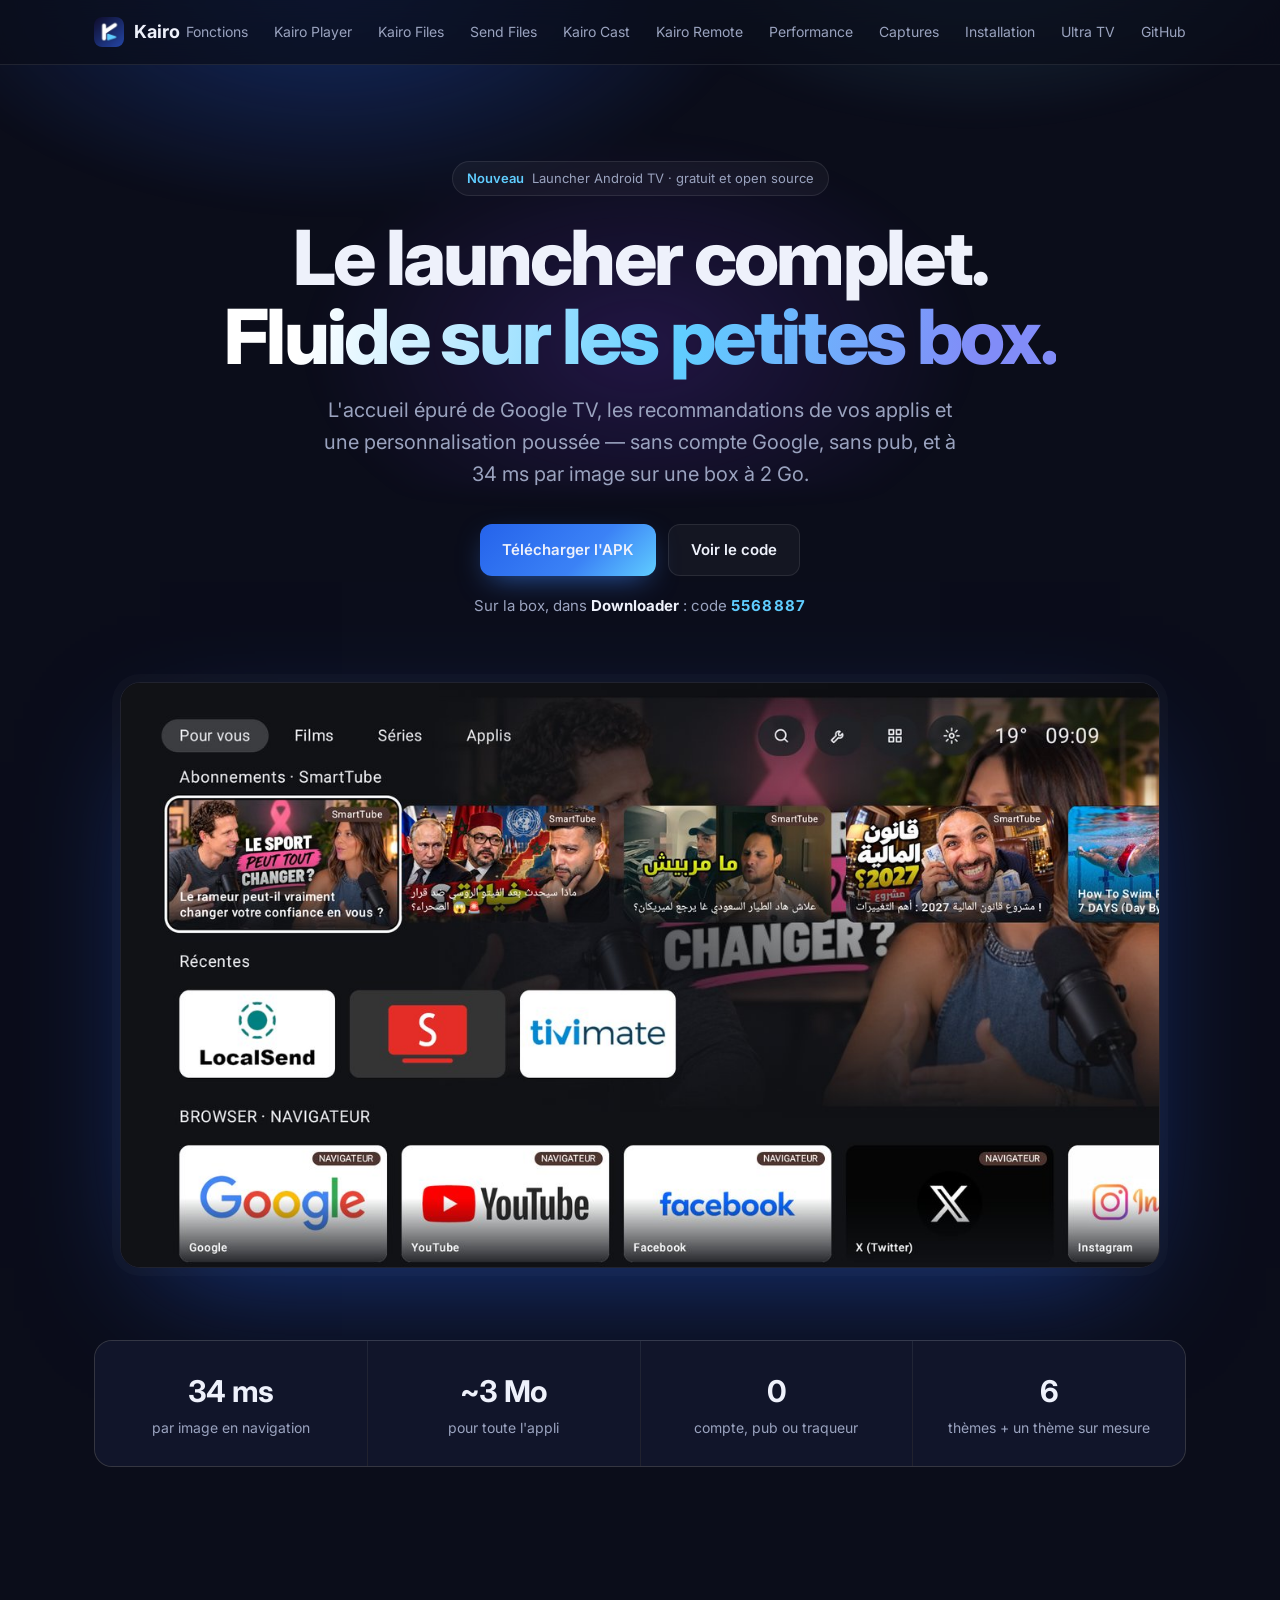
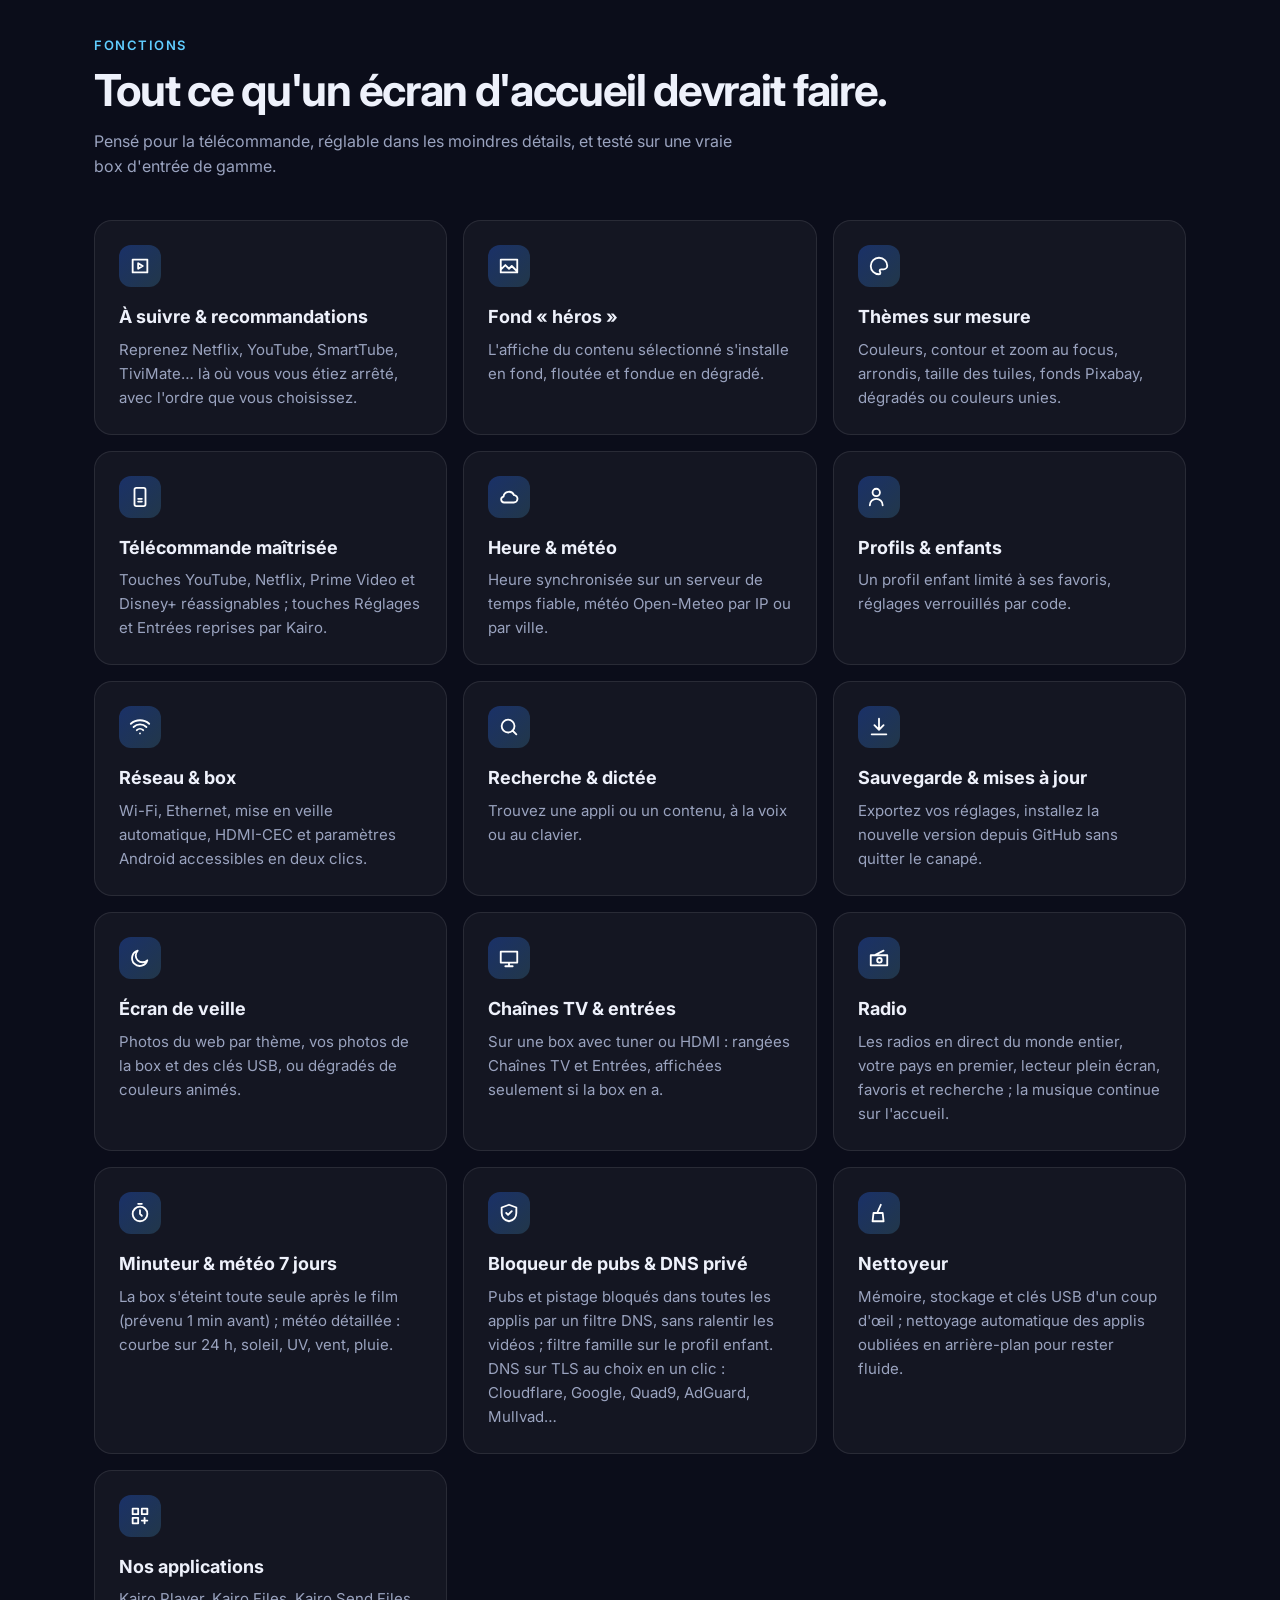
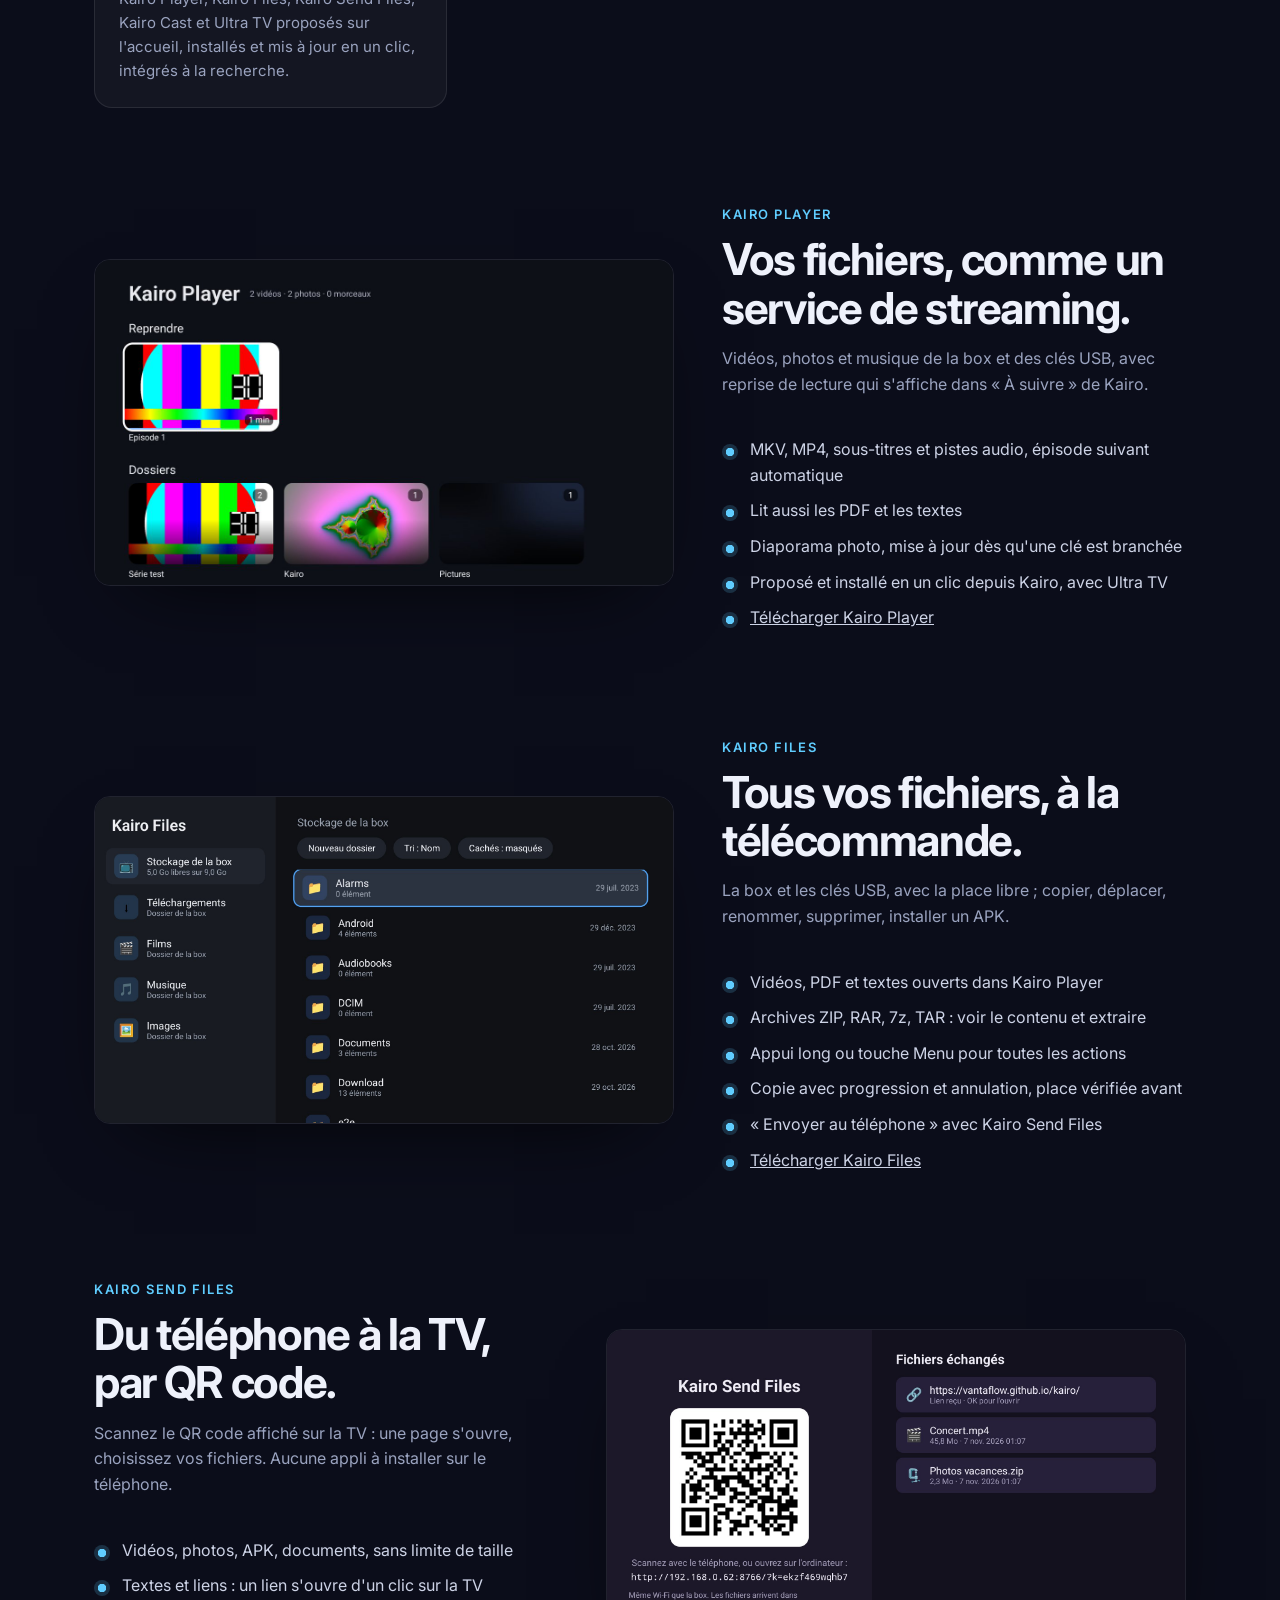
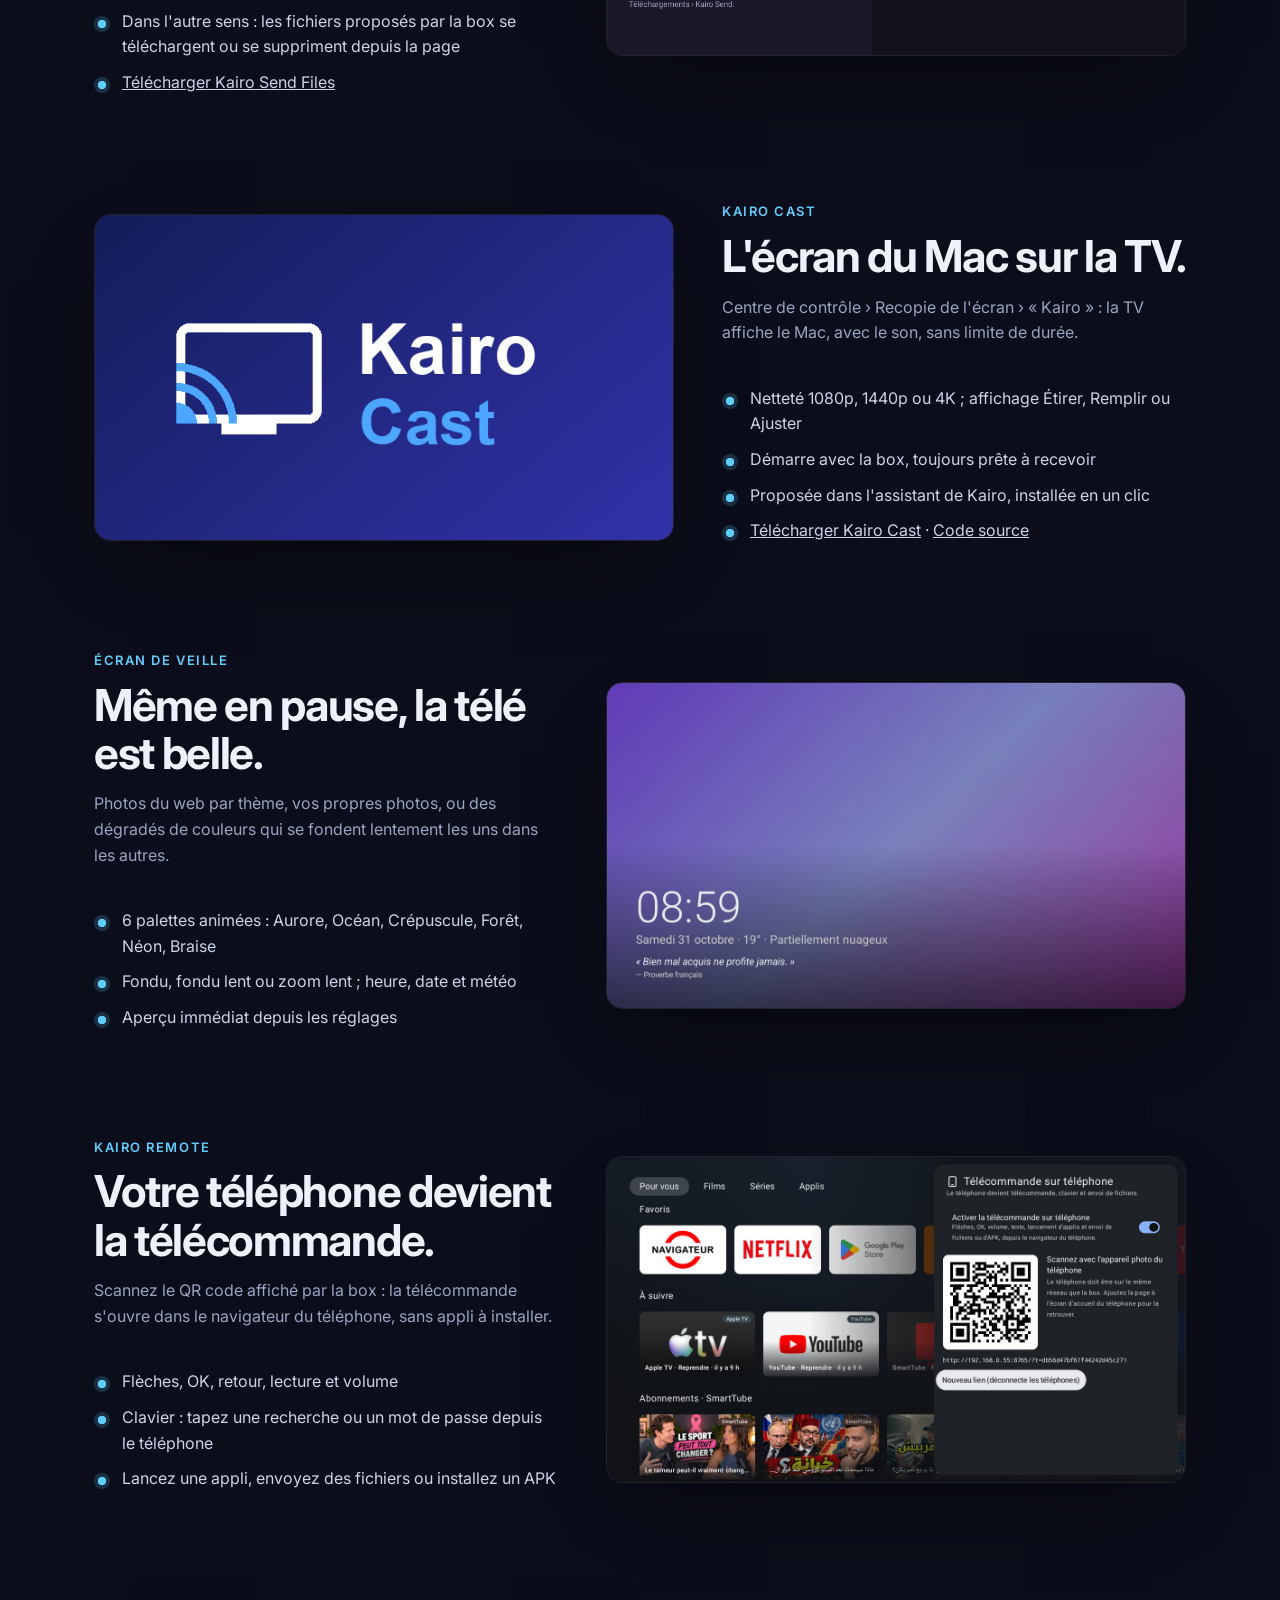
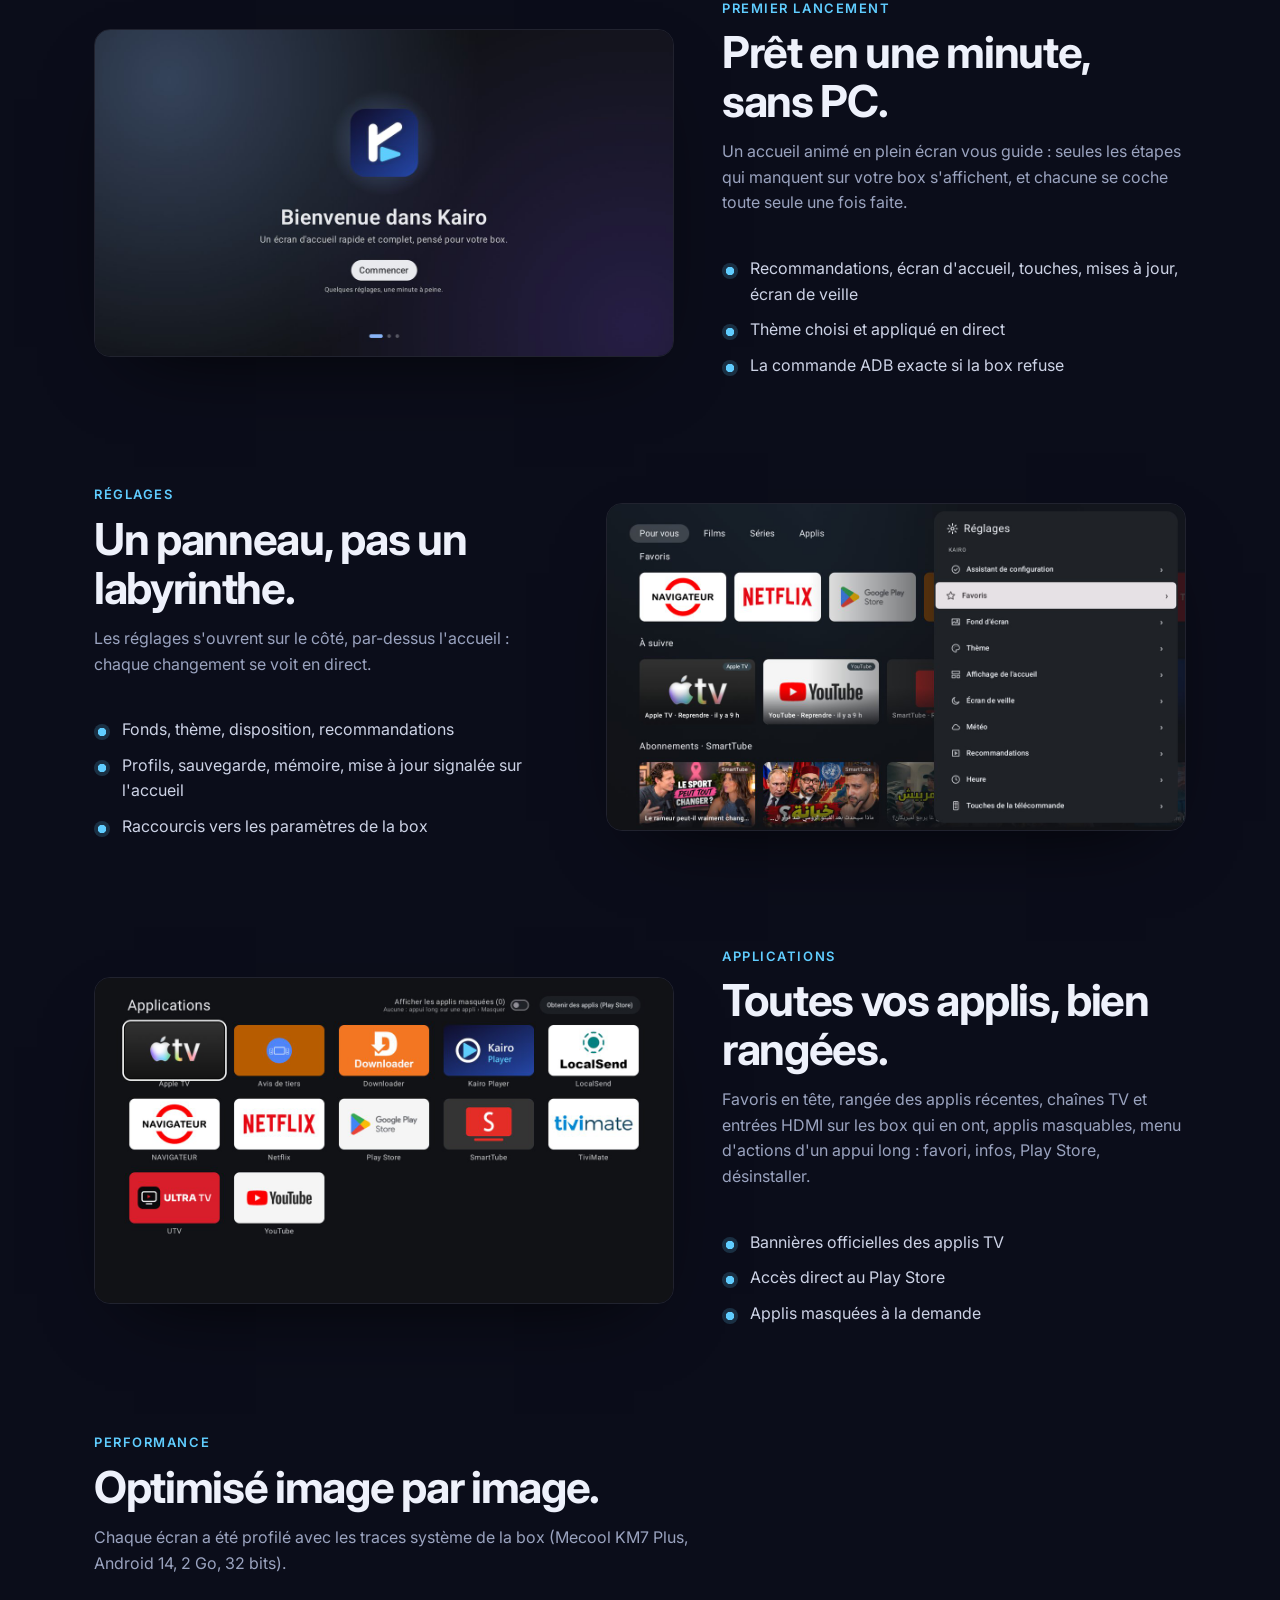
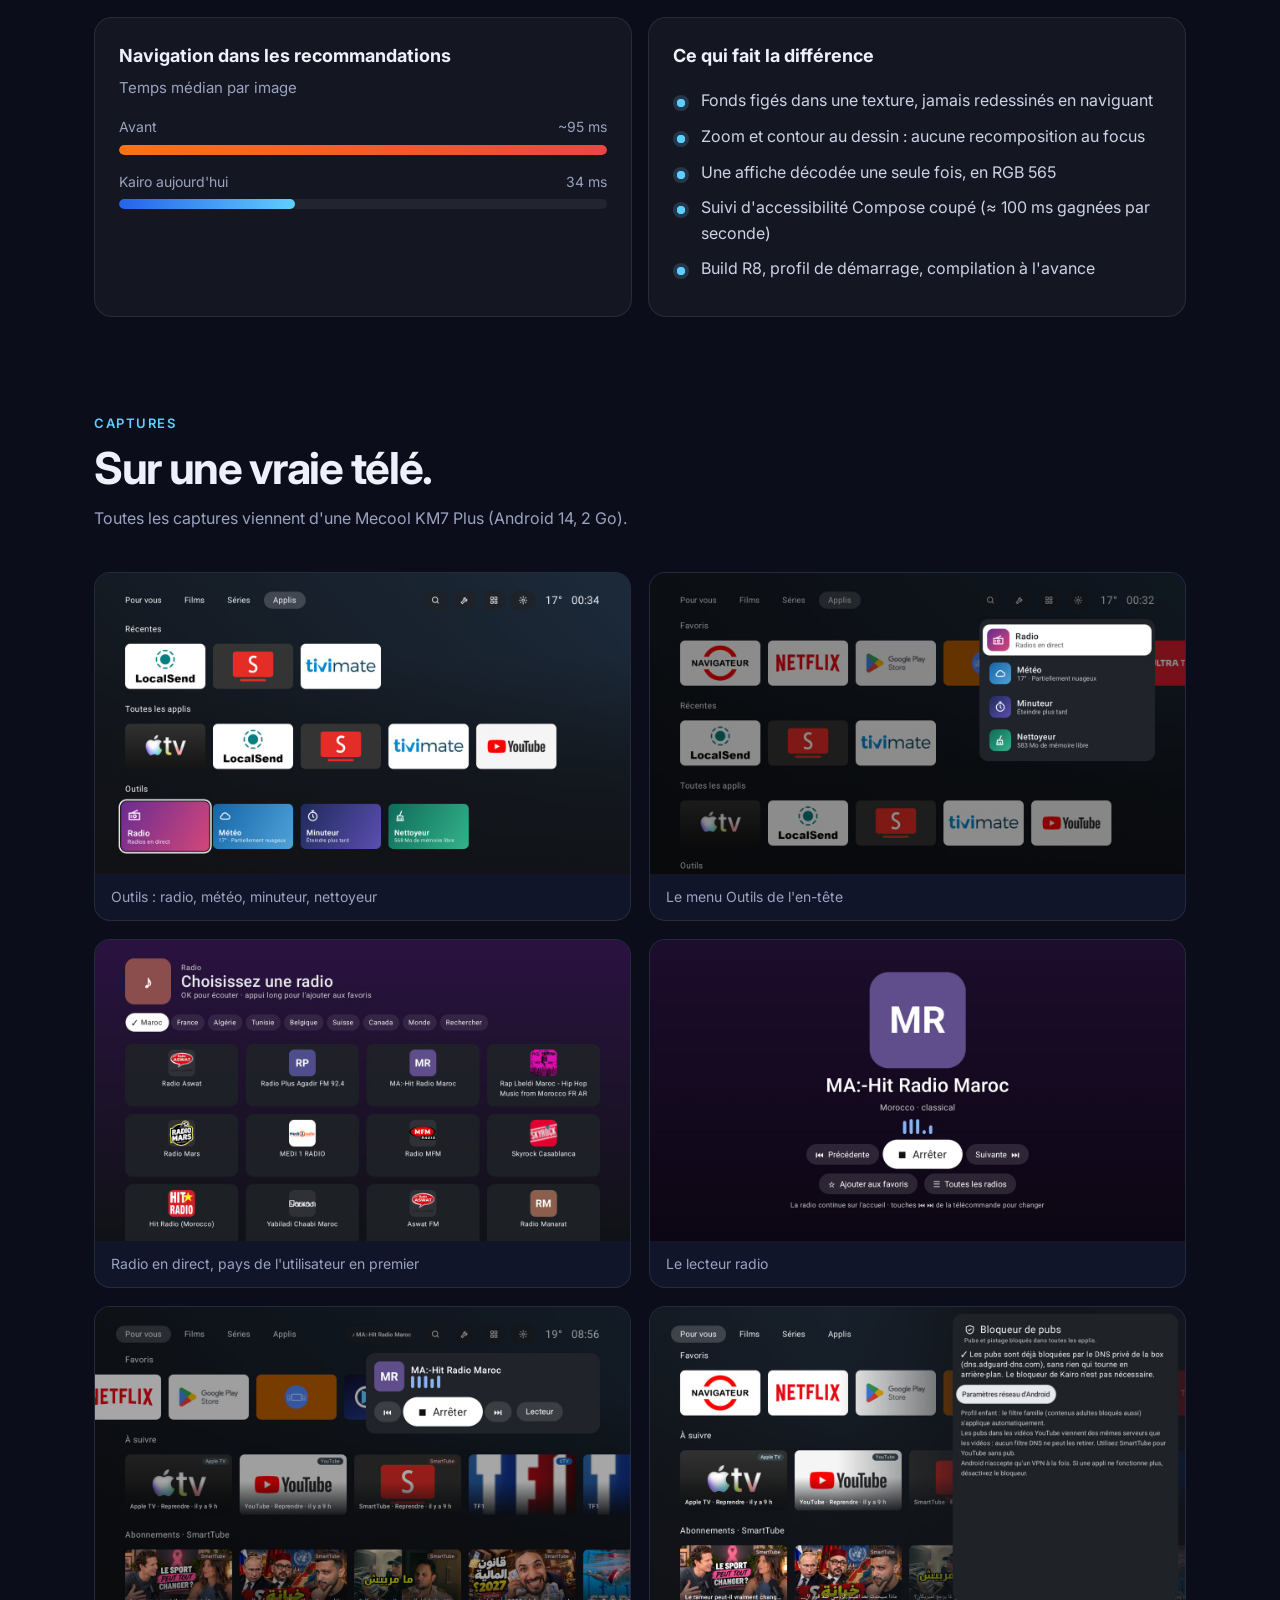
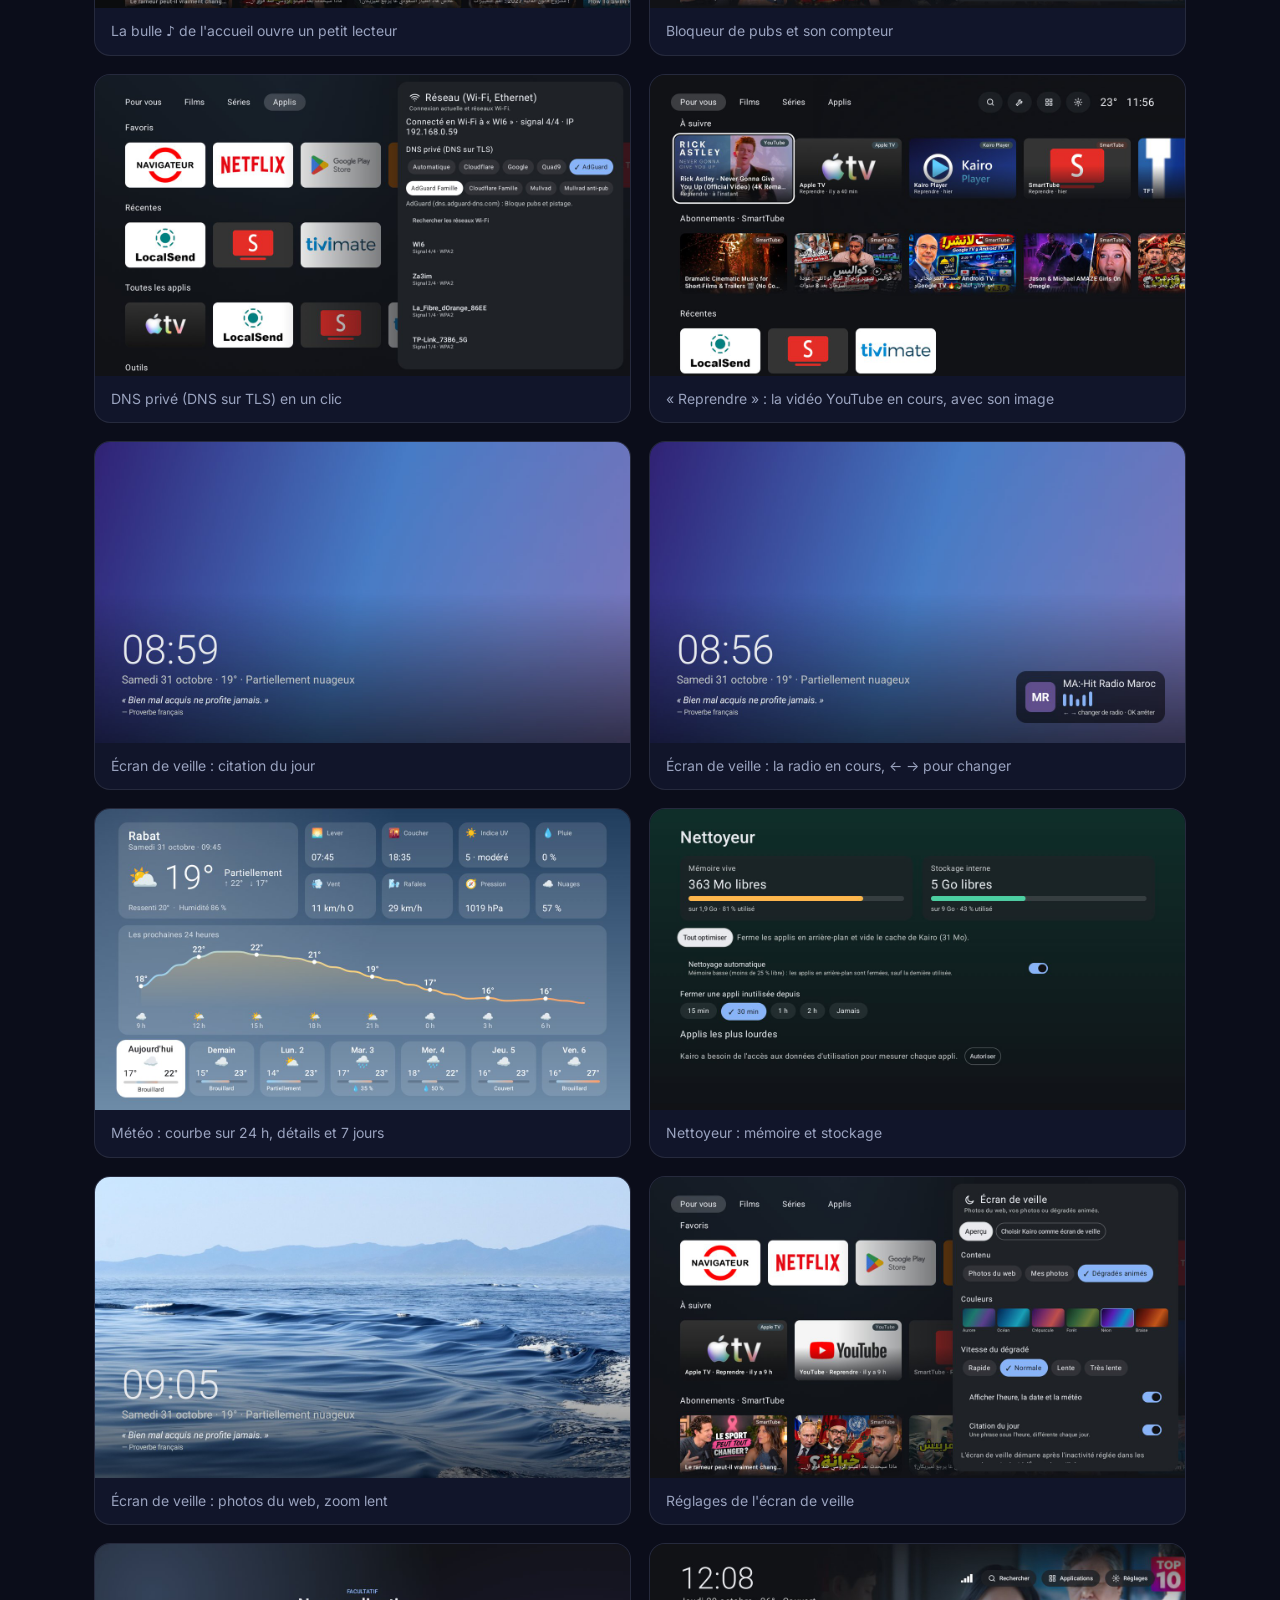
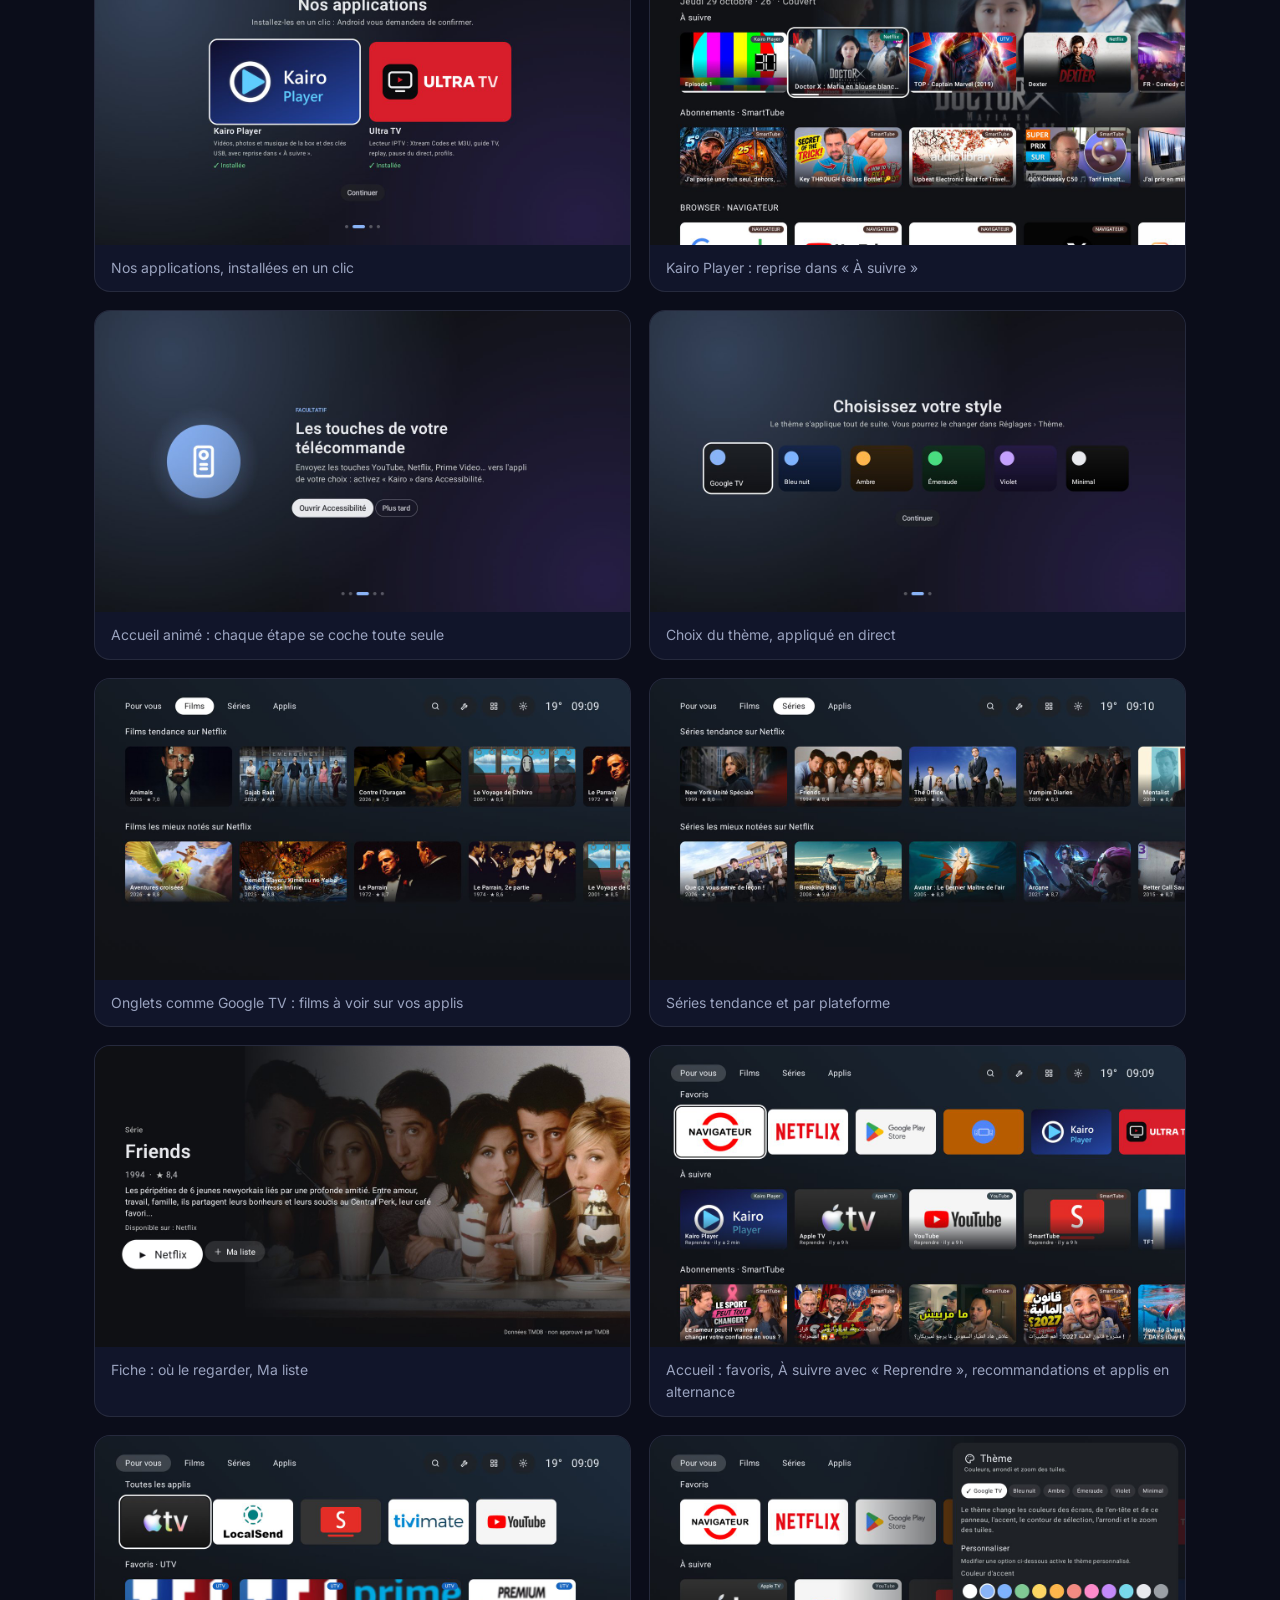
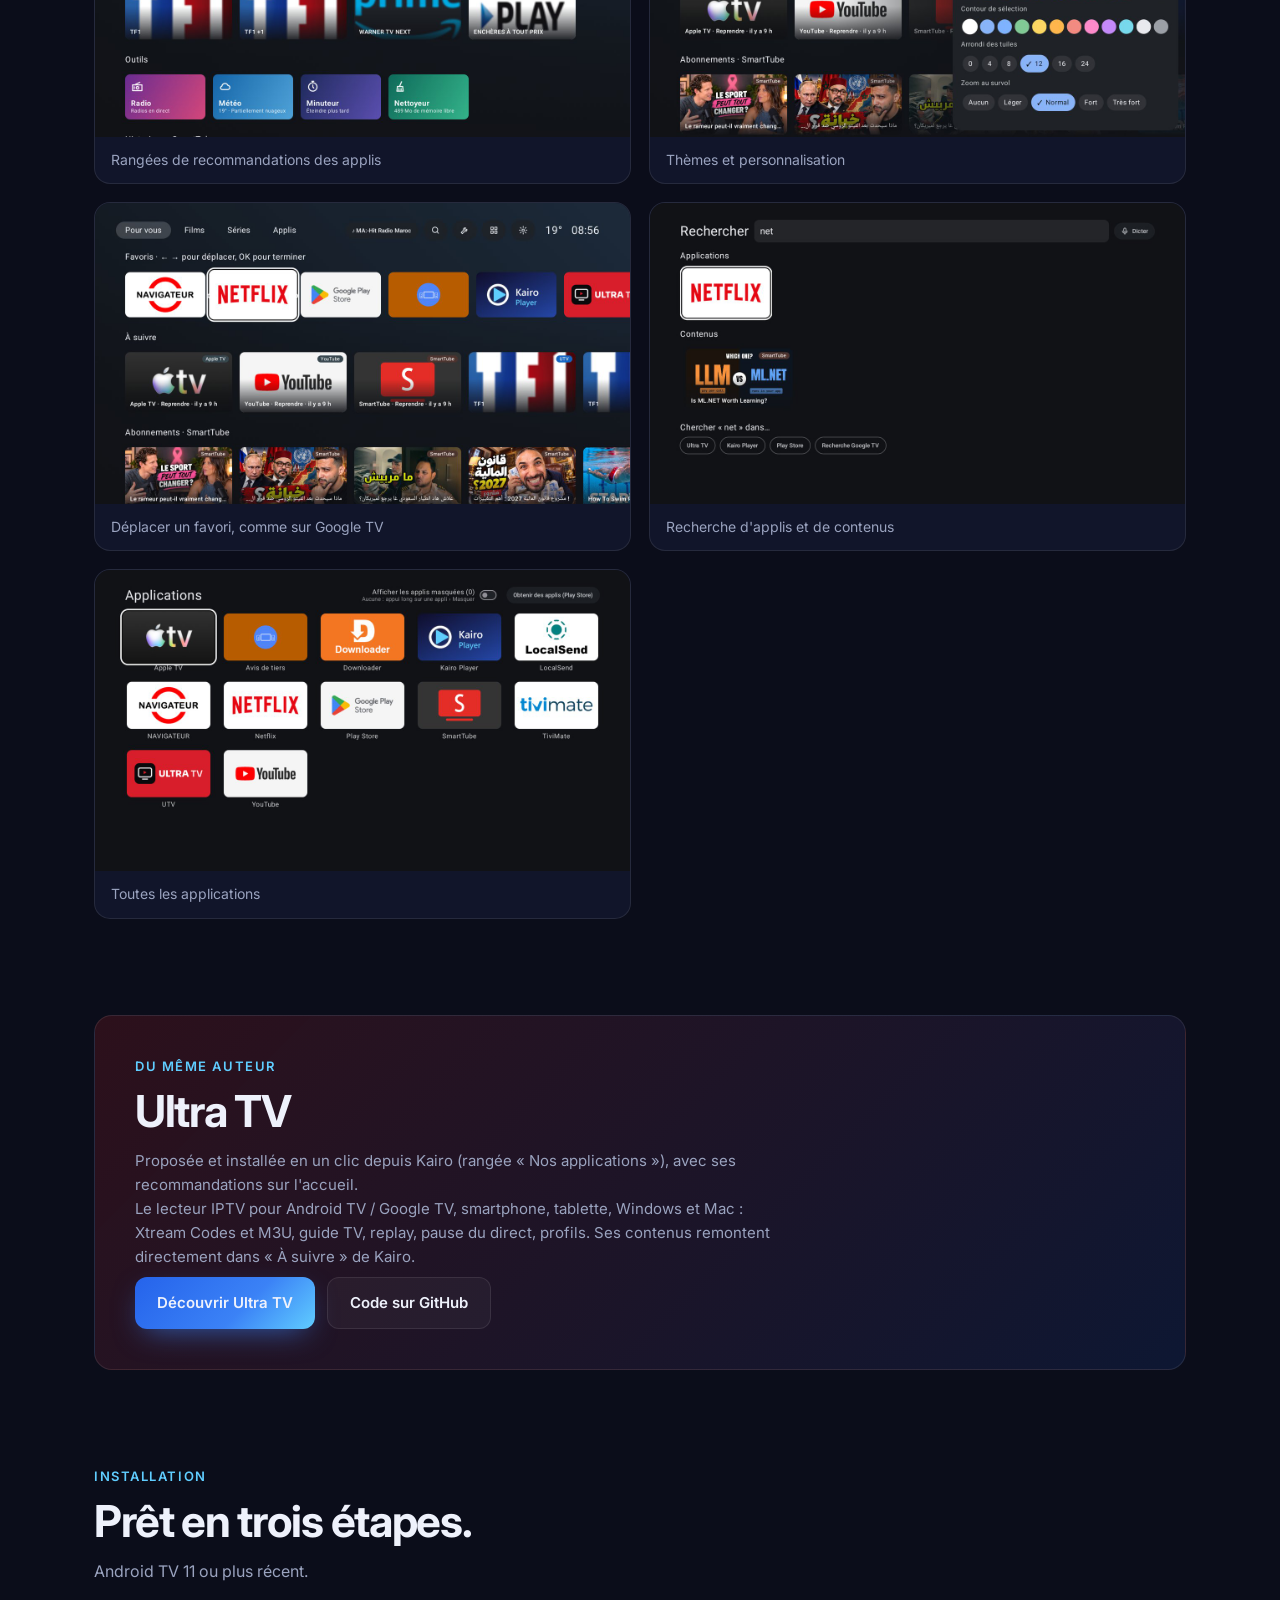
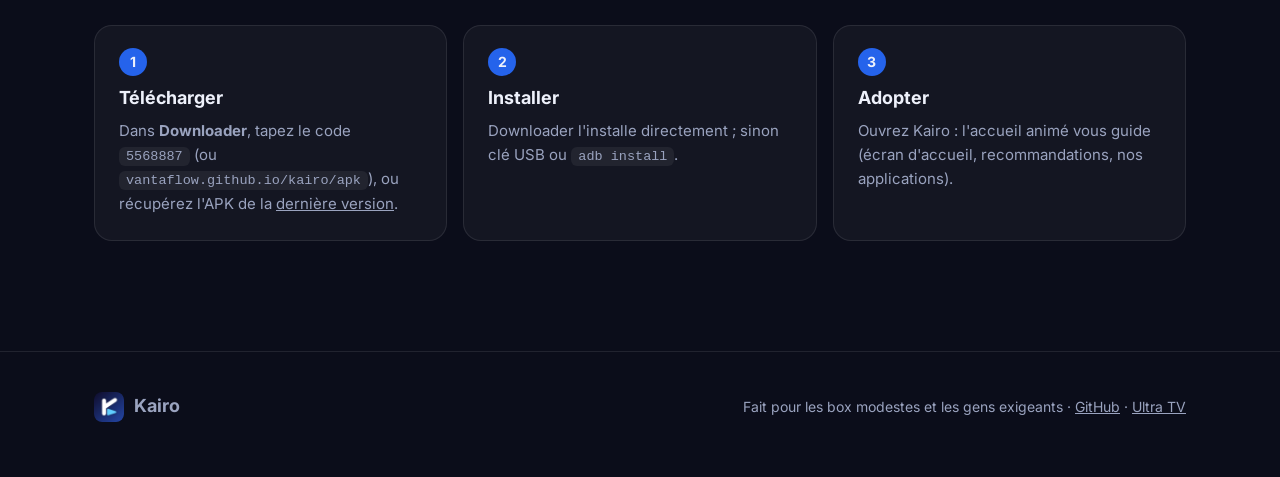
==== commit 4f67aaab: "Réglages : Alimentation et HDMI-CEC, comme sur Google TV" ====
--- a/docs/index.html
+++ b/docs/index.html
@@ -207,7 +207,7 @@
       <div class="card"><div class="ico"><svg viewBox="0 0 24 24"><path d="M8 2h8a2 2 0 0 1 2 2v16a2 2 0 0 1-2 2H8a2 2 0 0 1-2-2V4a2 2 0 0 1 2-2z M10 14h4 M10 17h4"/></svg></div><h3>Télécommande maîtrisée</h3><p>Touches YouTube, Netflix, Prime Video et Disney+ réassignables ; touches Réglages et Entrées reprises par Kairo.</p></div>
       <div class="card"><div class="ico"><svg viewBox="0 0 24 24"><path d="M7 18h10a4 4 0 0 0 .5-8 6 6 0 0 0-11.5 1.5A3.3 3.3 0 0 0 7 18z"/></svg></div><h3>Heure & météo</h3><p>Heure synchronisée sur un serveur de temps fiable, météo Open-Meteo par IP ou par ville.</p></div>
       <div class="card"><div class="ico"><svg viewBox="0 0 24 24"><path d="M13 7a4 4 0 1 1-8 0a4 4 0 1 1 8 0z M2 21c0-3.9 3.1-7 7-7s7 3.1 7 7"/></svg></div><h3>Profils & enfants</h3><p>Un profil enfant limité à ses favoris, réglages verrouillés par code.</p></div>
-      <div class="card"><div class="ico"><svg viewBox="0 0 24 24"><path d="M2 8.5a15 15 0 0 1 20 0 M5 12a10 10 0 0 1 14 0 M8.5 15.5a5 5 0 0 1 7 0 M12 19h.01"/></svg></div><h3>Réseau & box</h3><p>Wi-Fi, Ethernet, HDMI-CEC et paramètres Android accessibles en deux clics.</p></div>
+      <div class="card"><div class="ico"><svg viewBox="0 0 24 24"><path d="M2 8.5a15 15 0 0 1 20 0 M5 12a10 10 0 0 1 14 0 M8.5 15.5a5 5 0 0 1 7 0 M12 19h.01"/></svg></div><h3>Réseau & box</h3><p>Wi-Fi, Ethernet, mise en veille automatique, HDMI-CEC et paramètres Android accessibles en deux clics.</p></div>
       <div class="card"><div class="ico"><svg viewBox="0 0 24 24"><path d="M18 11a7 7 0 1 1-14 0a7 7 0 1 1 14 0z M20 20l-4.2-4.2"/></svg></div><h3>Recherche & dictée</h3><p>Trouvez une appli ou un contenu, à la voix ou au clavier.</p></div>
       <div class="card"><div class="ico"><svg viewBox="0 0 24 24"><path d="M12 3v12 M7 10l5 5 5-5 M4 20h16"/></svg></div><h3>Sauvegarde & mises à jour</h3><p>Exportez vos réglages, installez la nouvelle version depuis GitHub sans quitter le canapé.</p></div>
       <div class="card"><div class="ico"><svg viewBox="0 0 24 24"><path d="M20 14.5A8.5 8.5 0 1 1 9.5 4a6.5 6.5 0 0 0 10.5 10.5z"/></svg></div><h3>Écran de veille</h3><p>Photos du web par thème, vos photos de la box et des clés USB, ou dégradés de couleurs animés.</p></div>
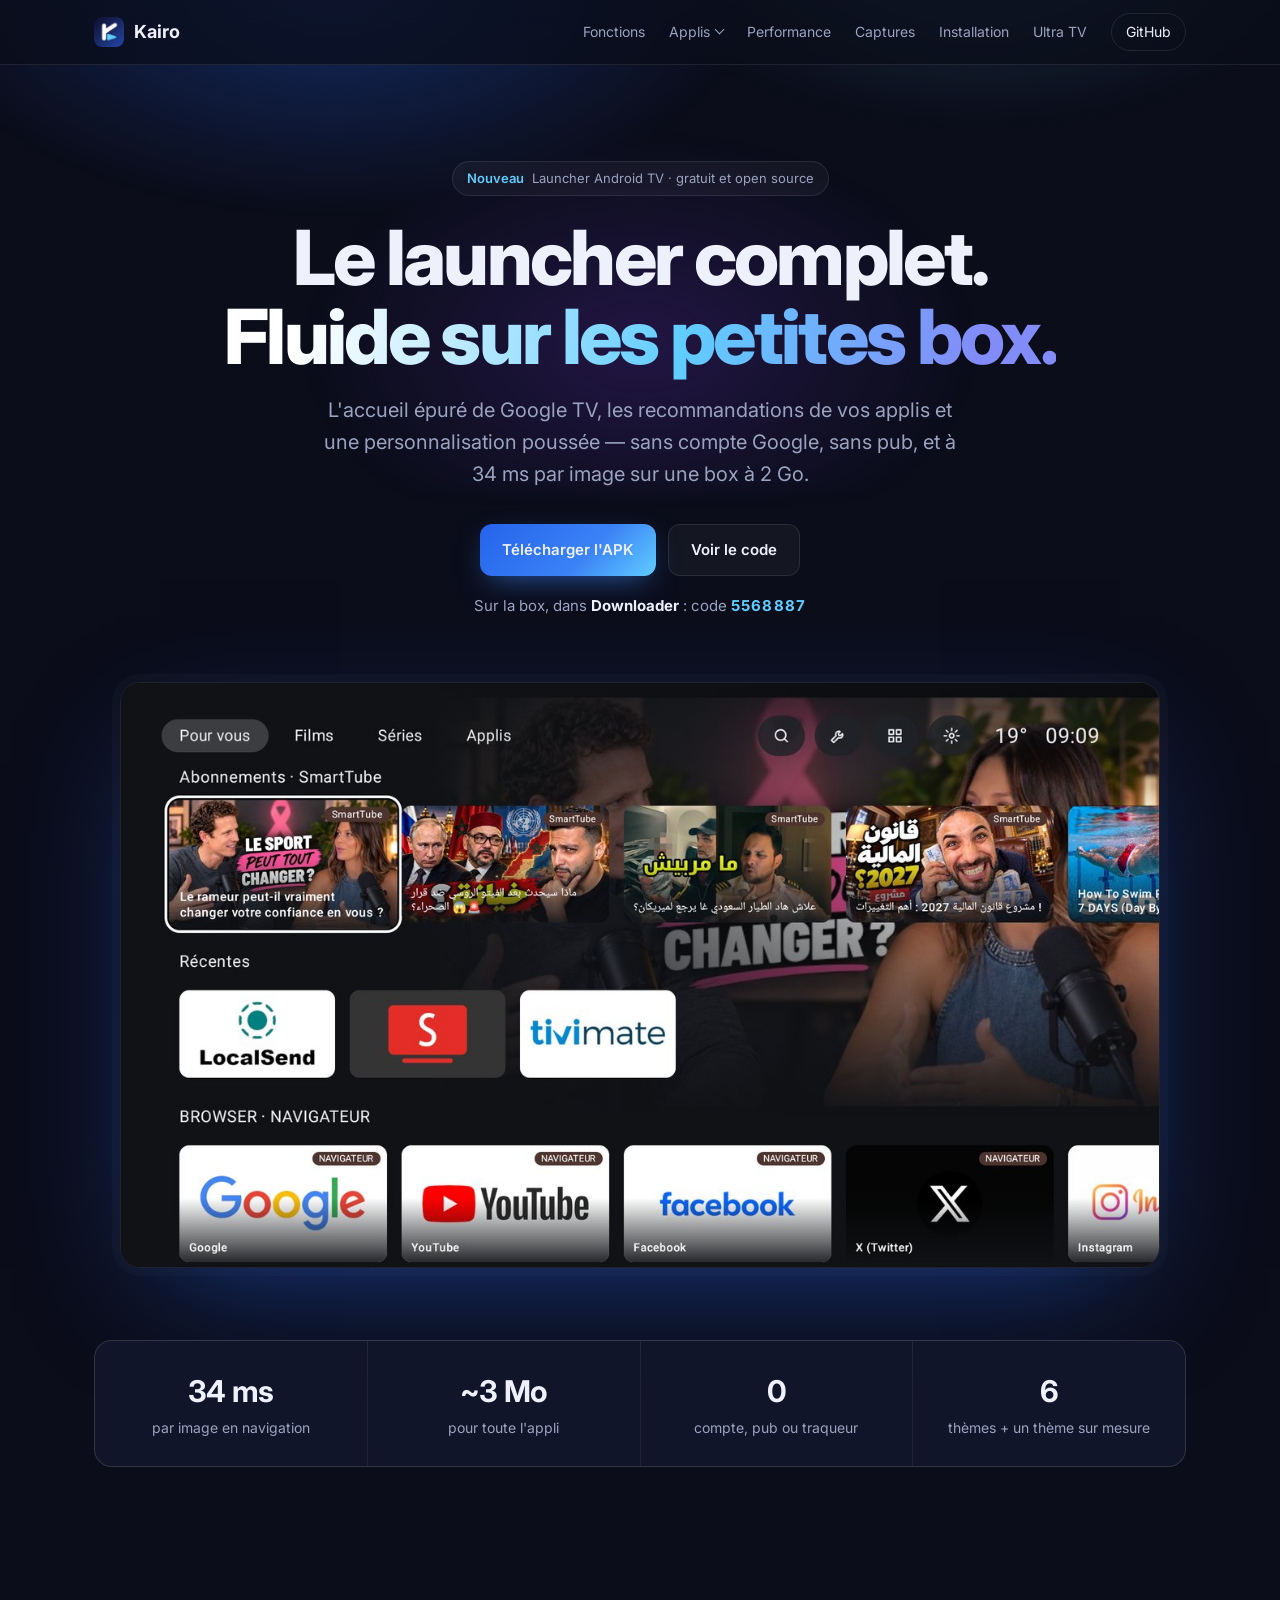
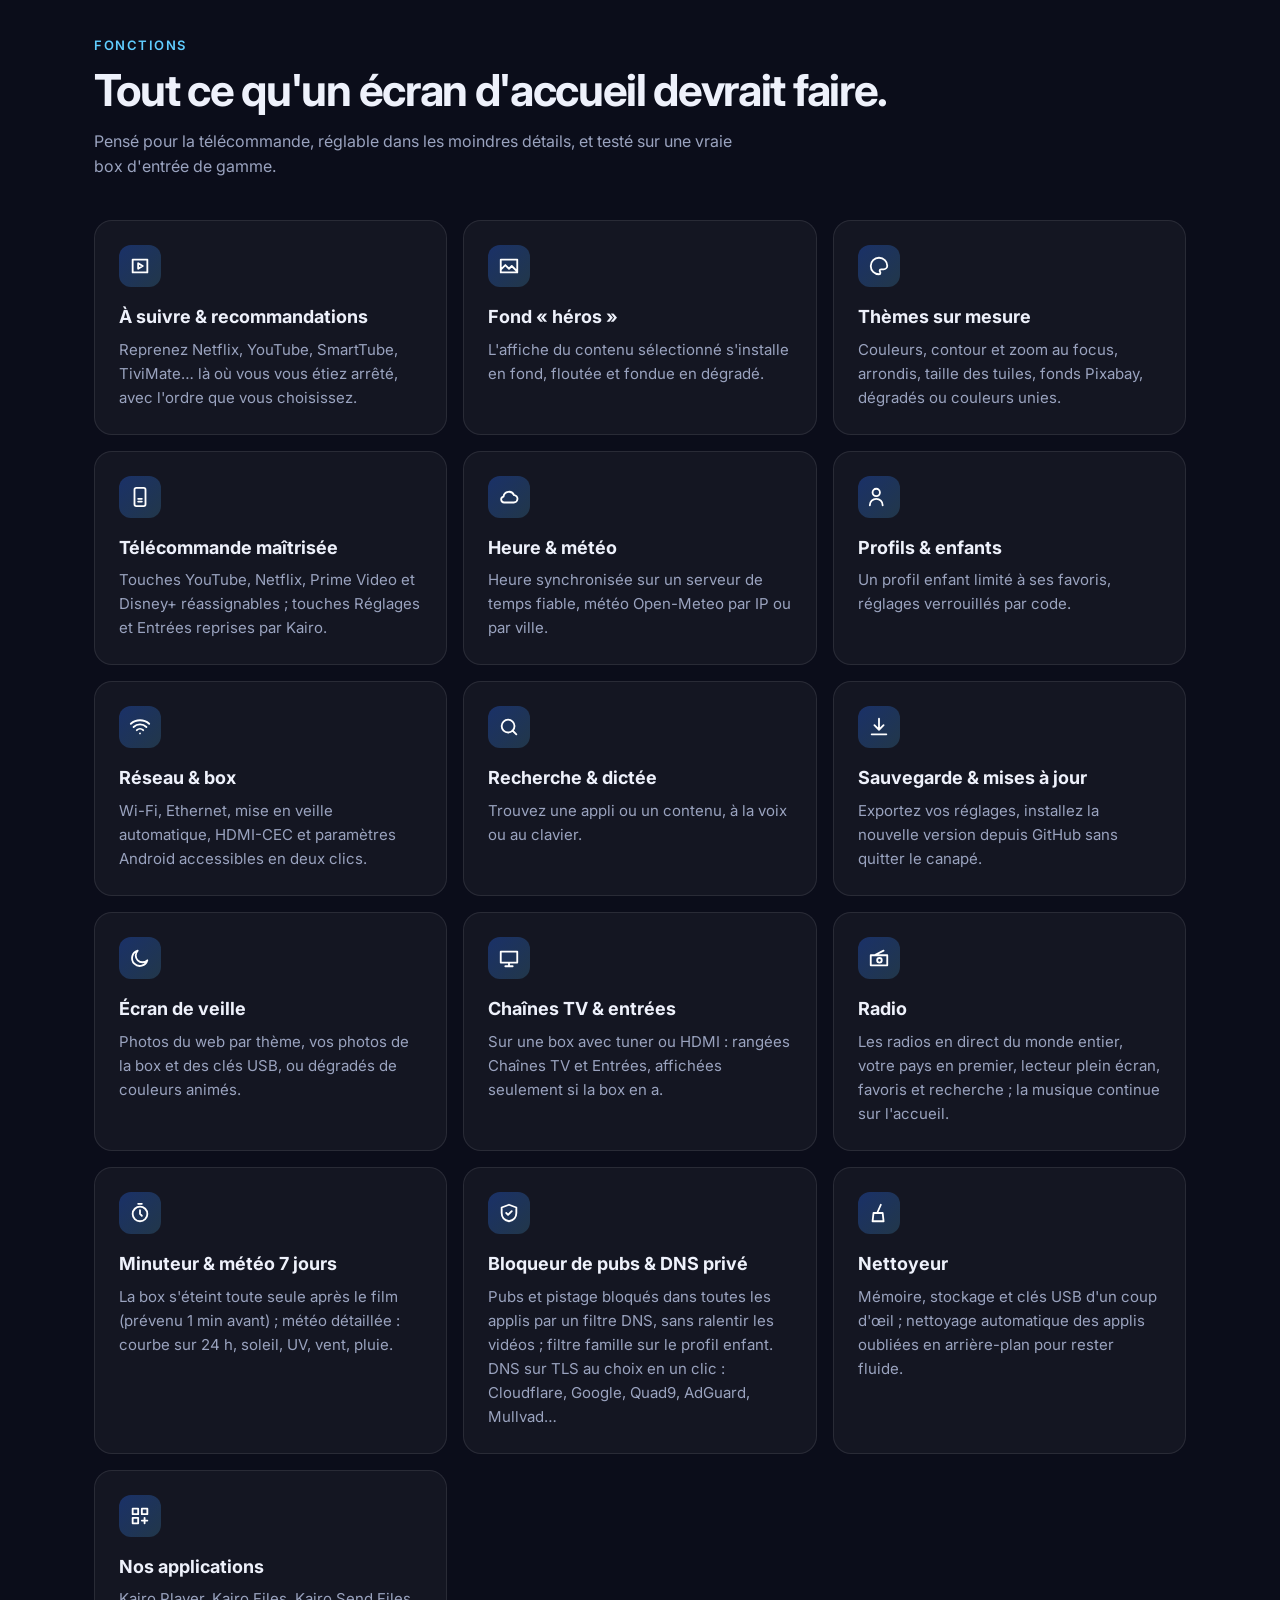
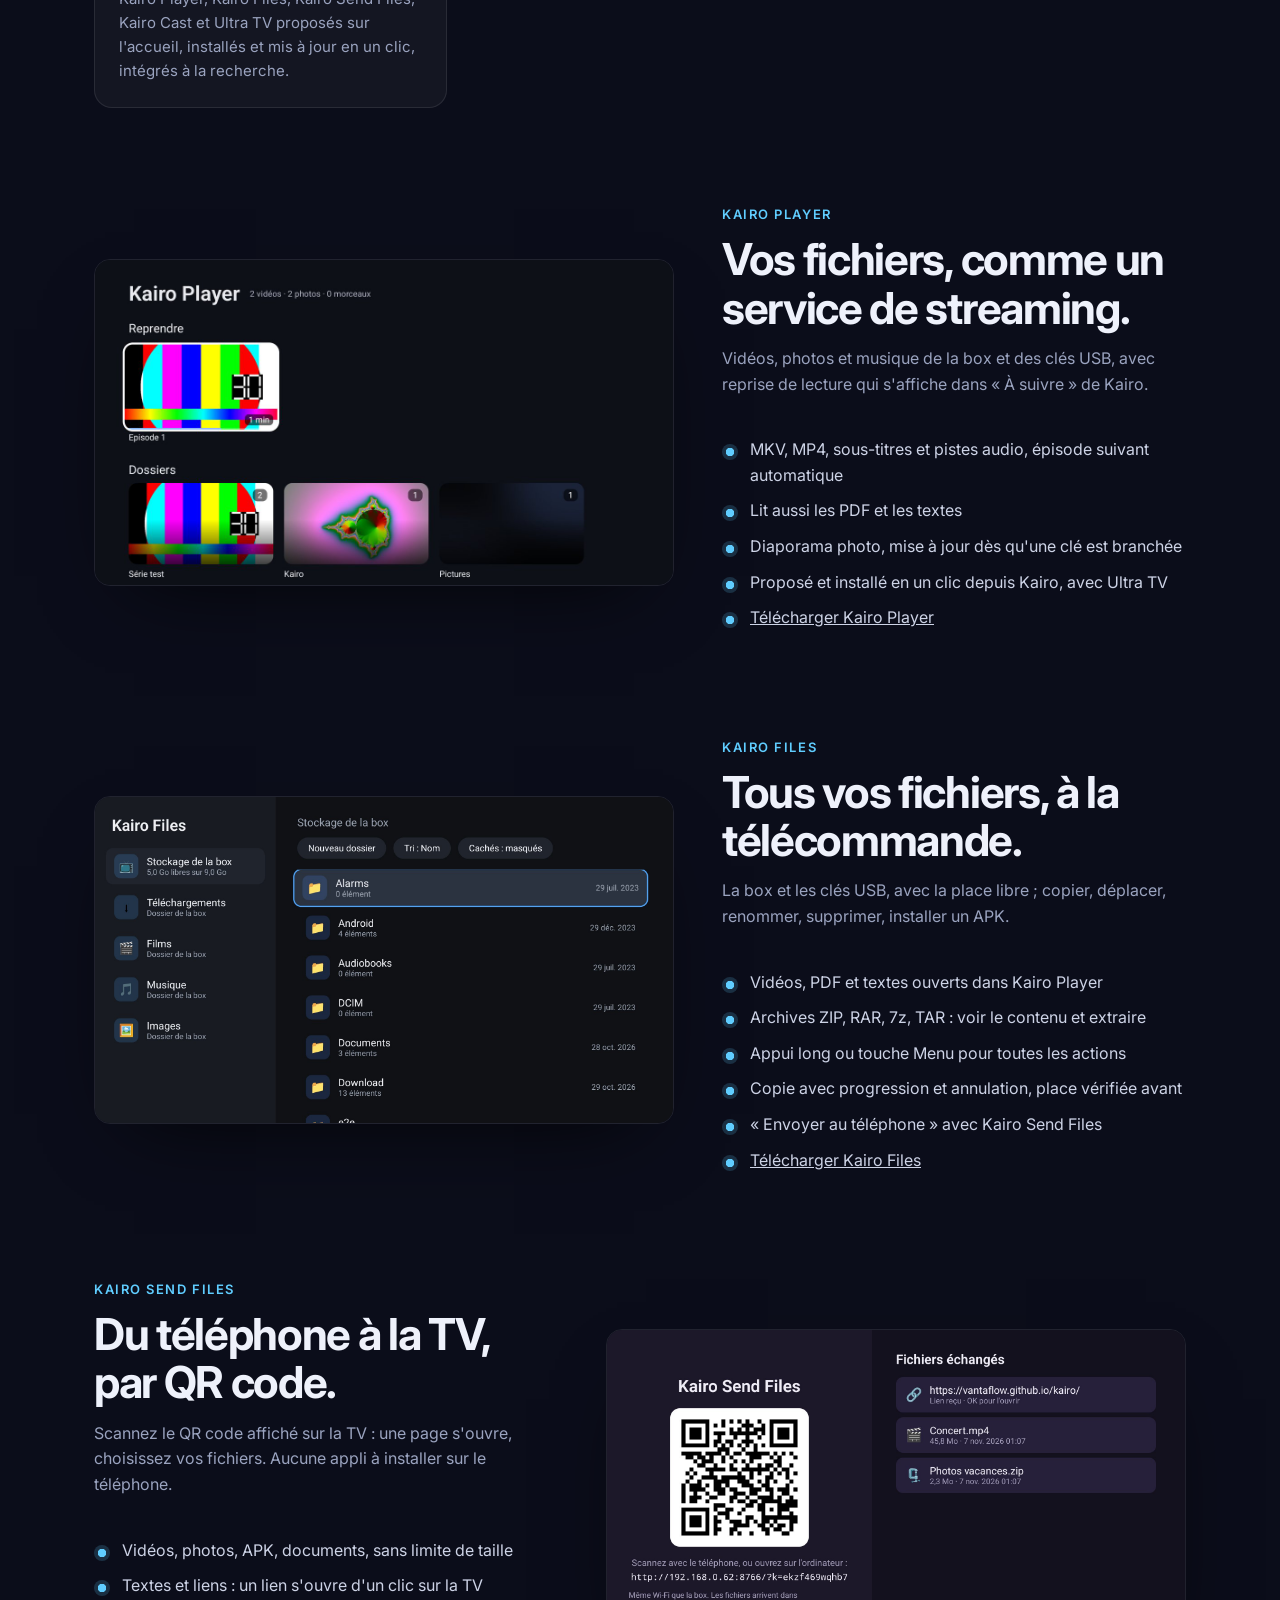
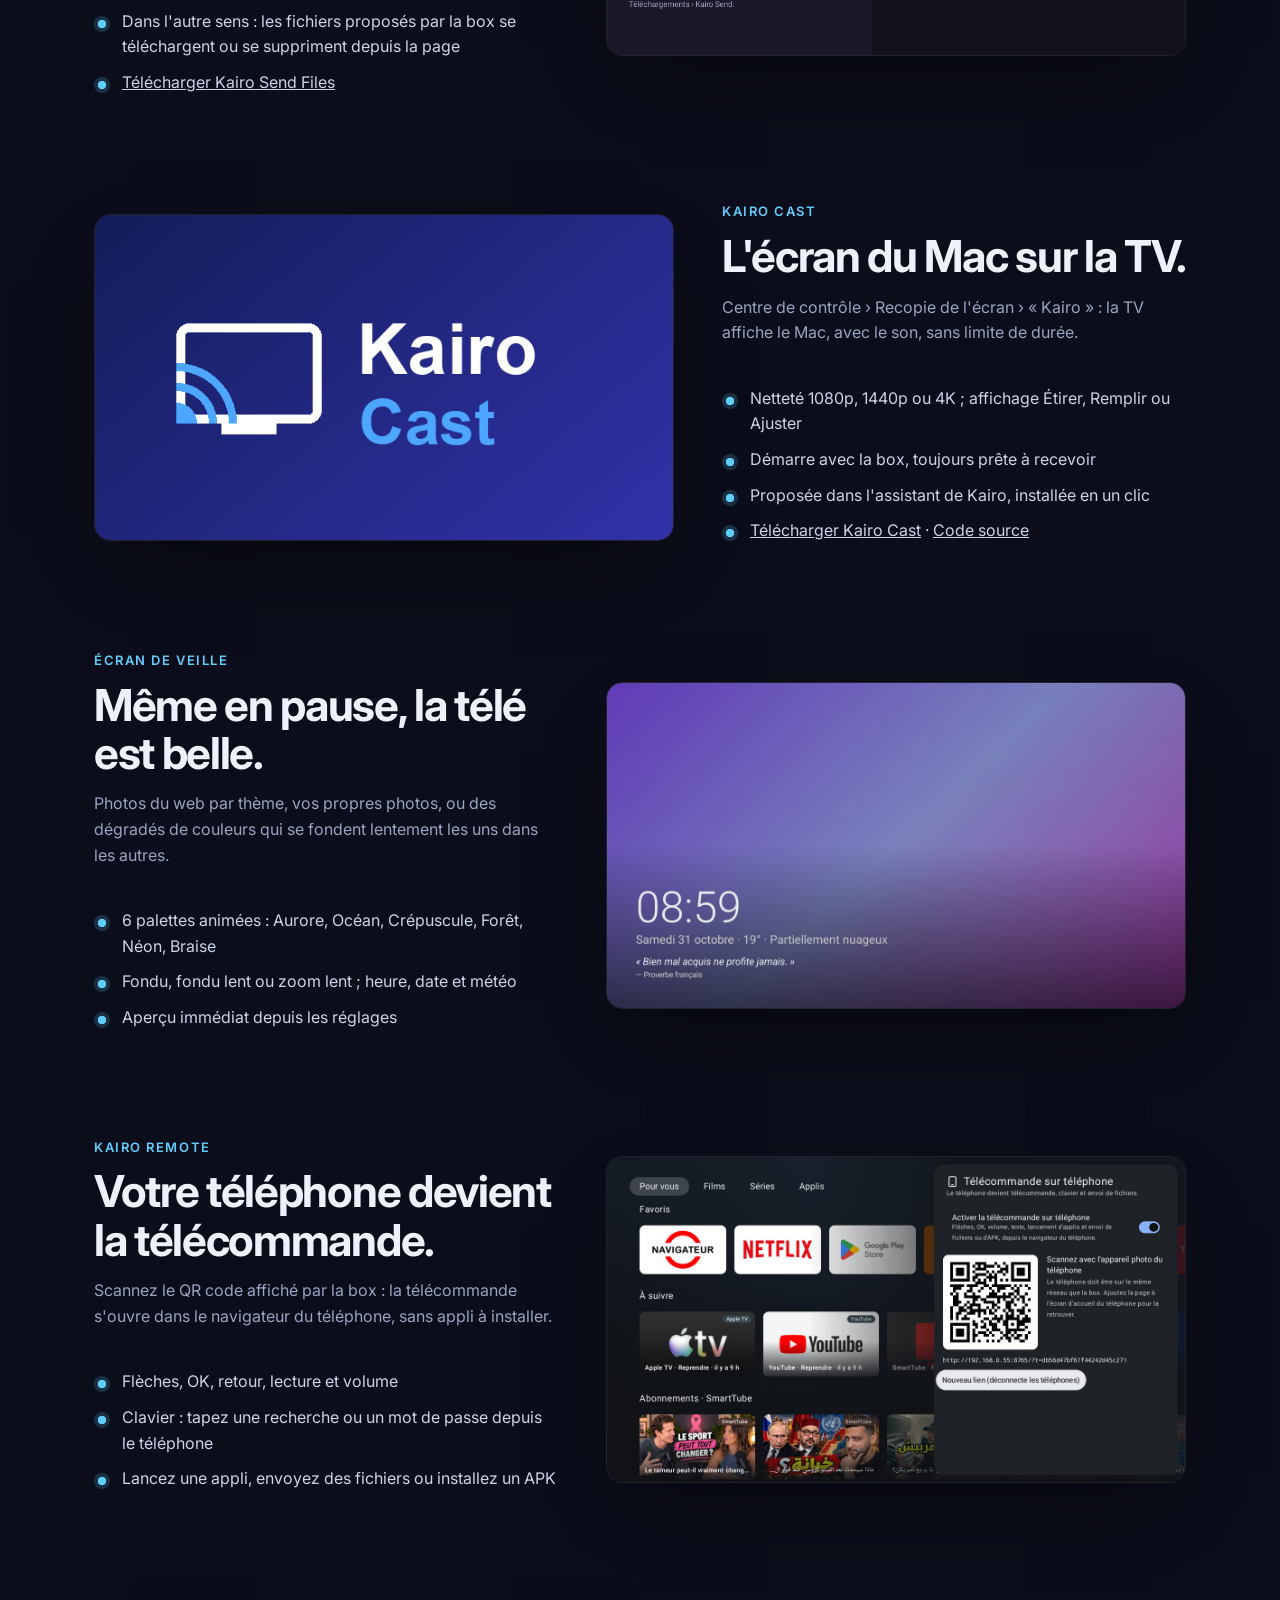
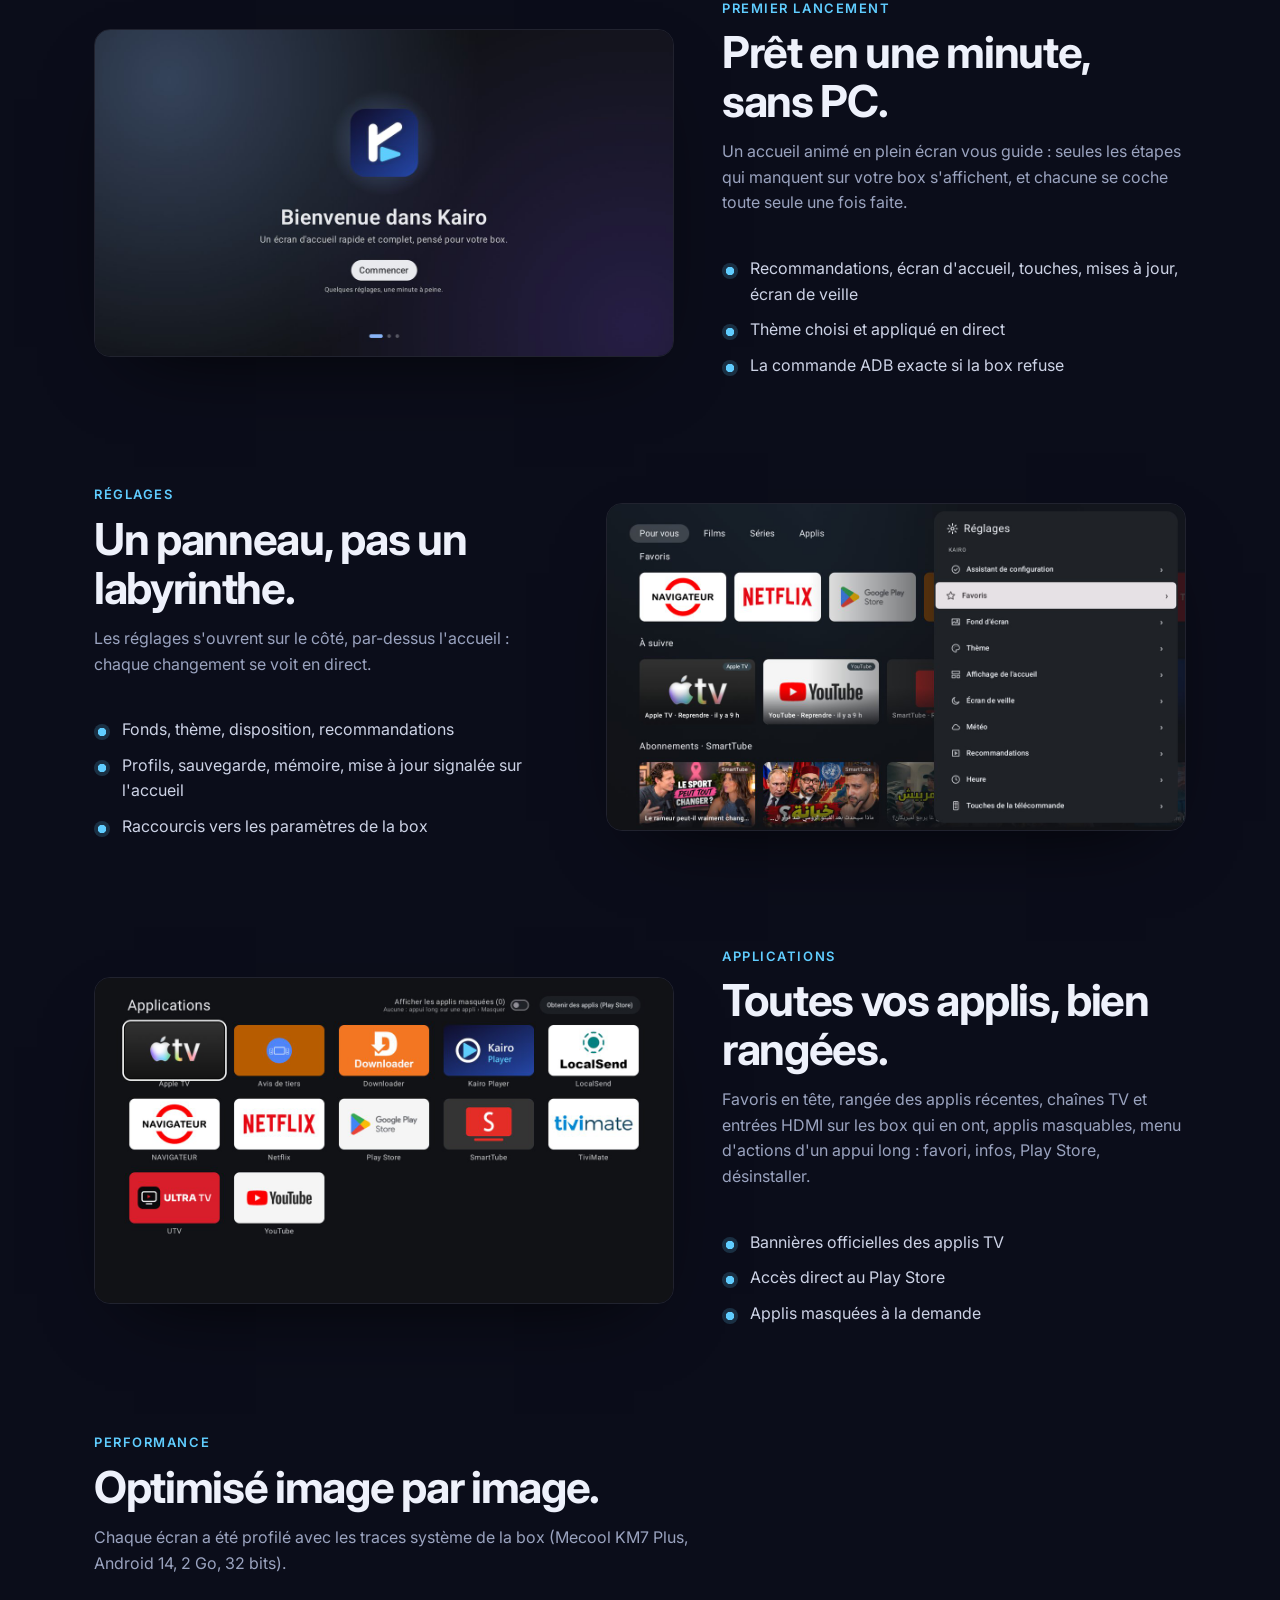
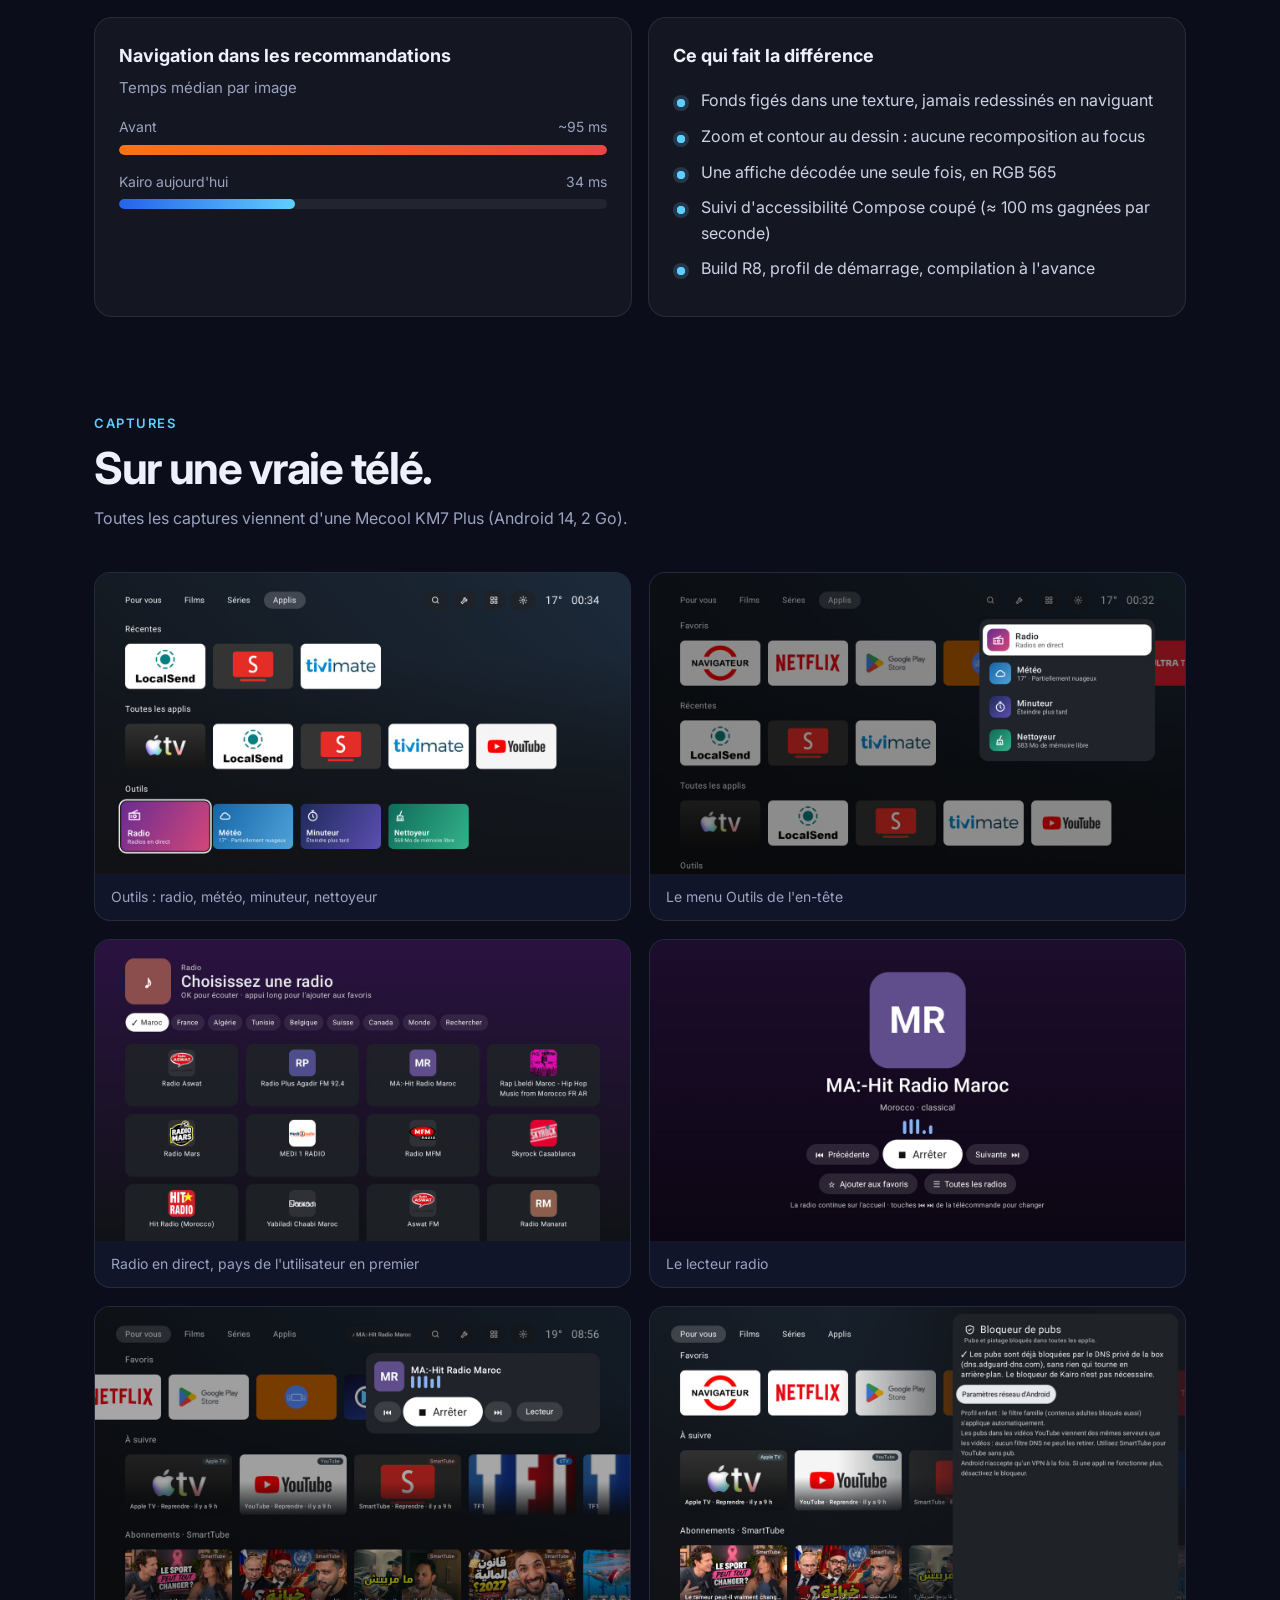
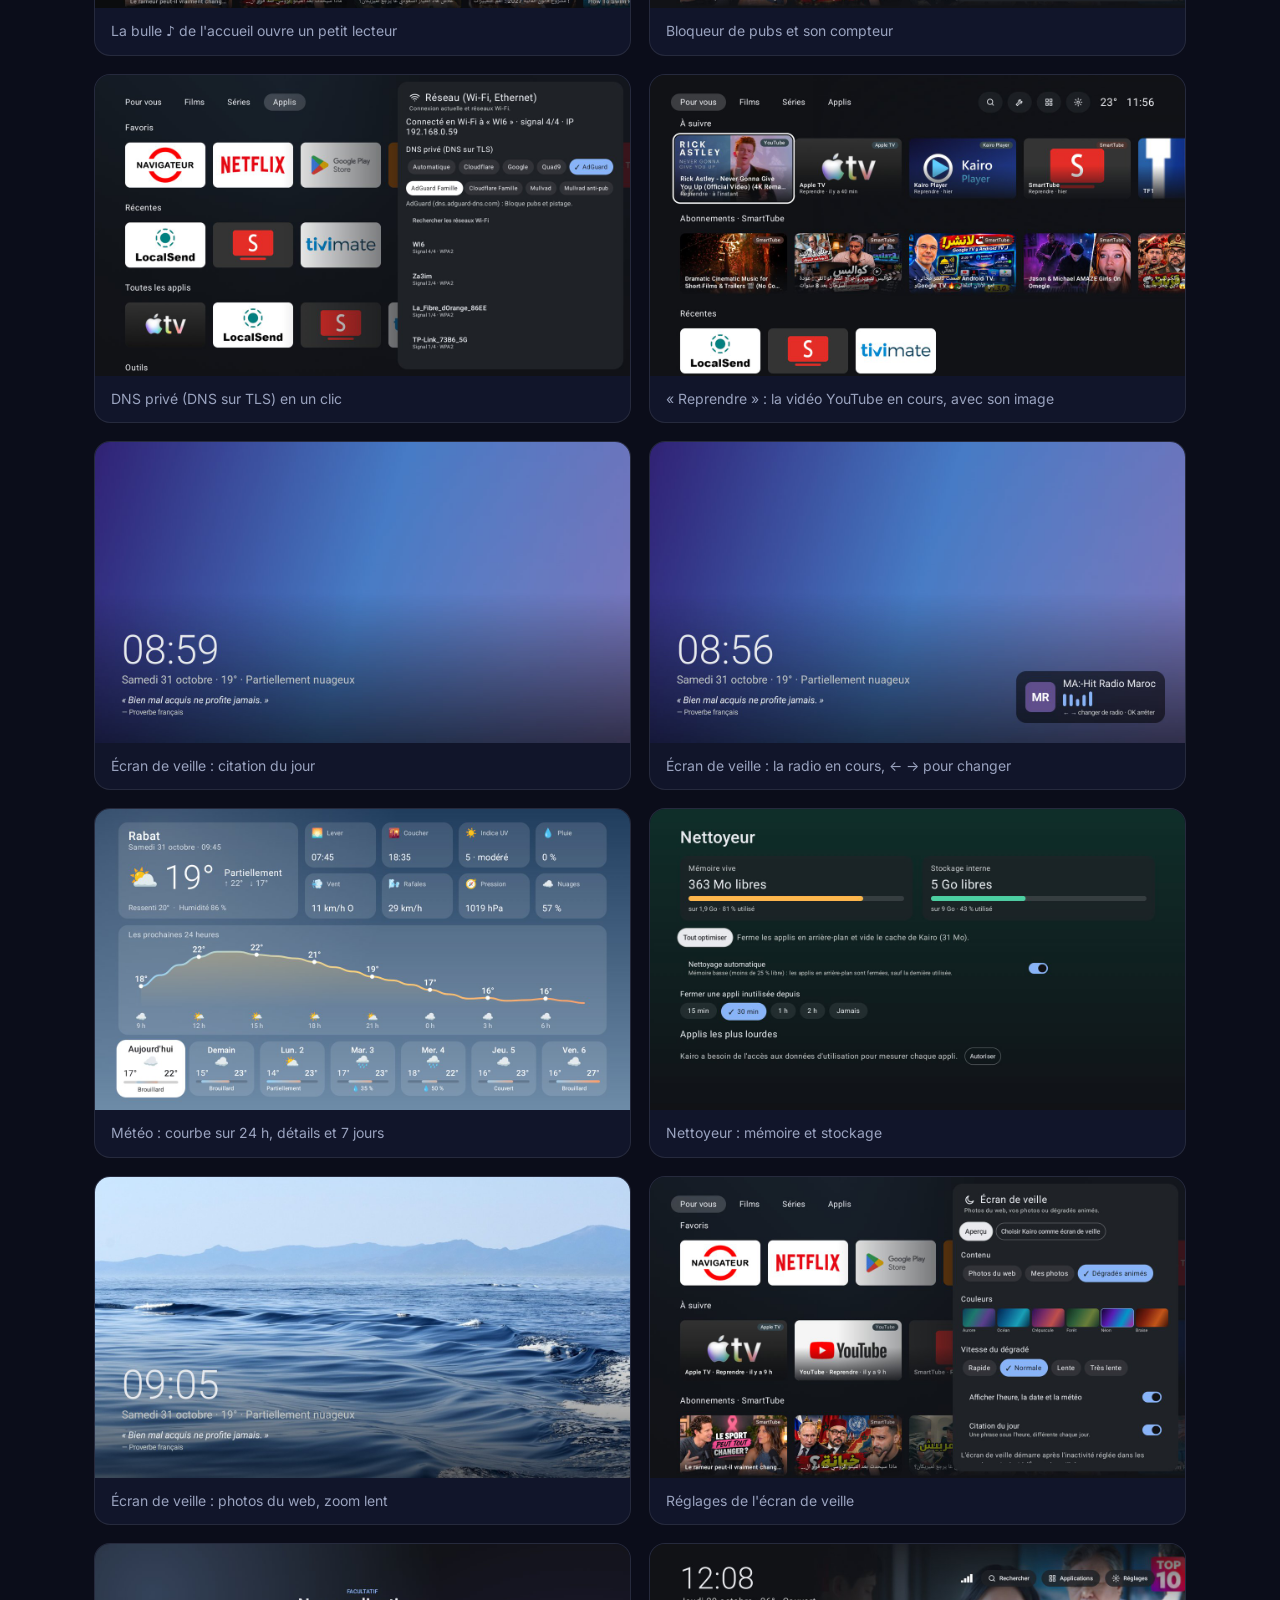
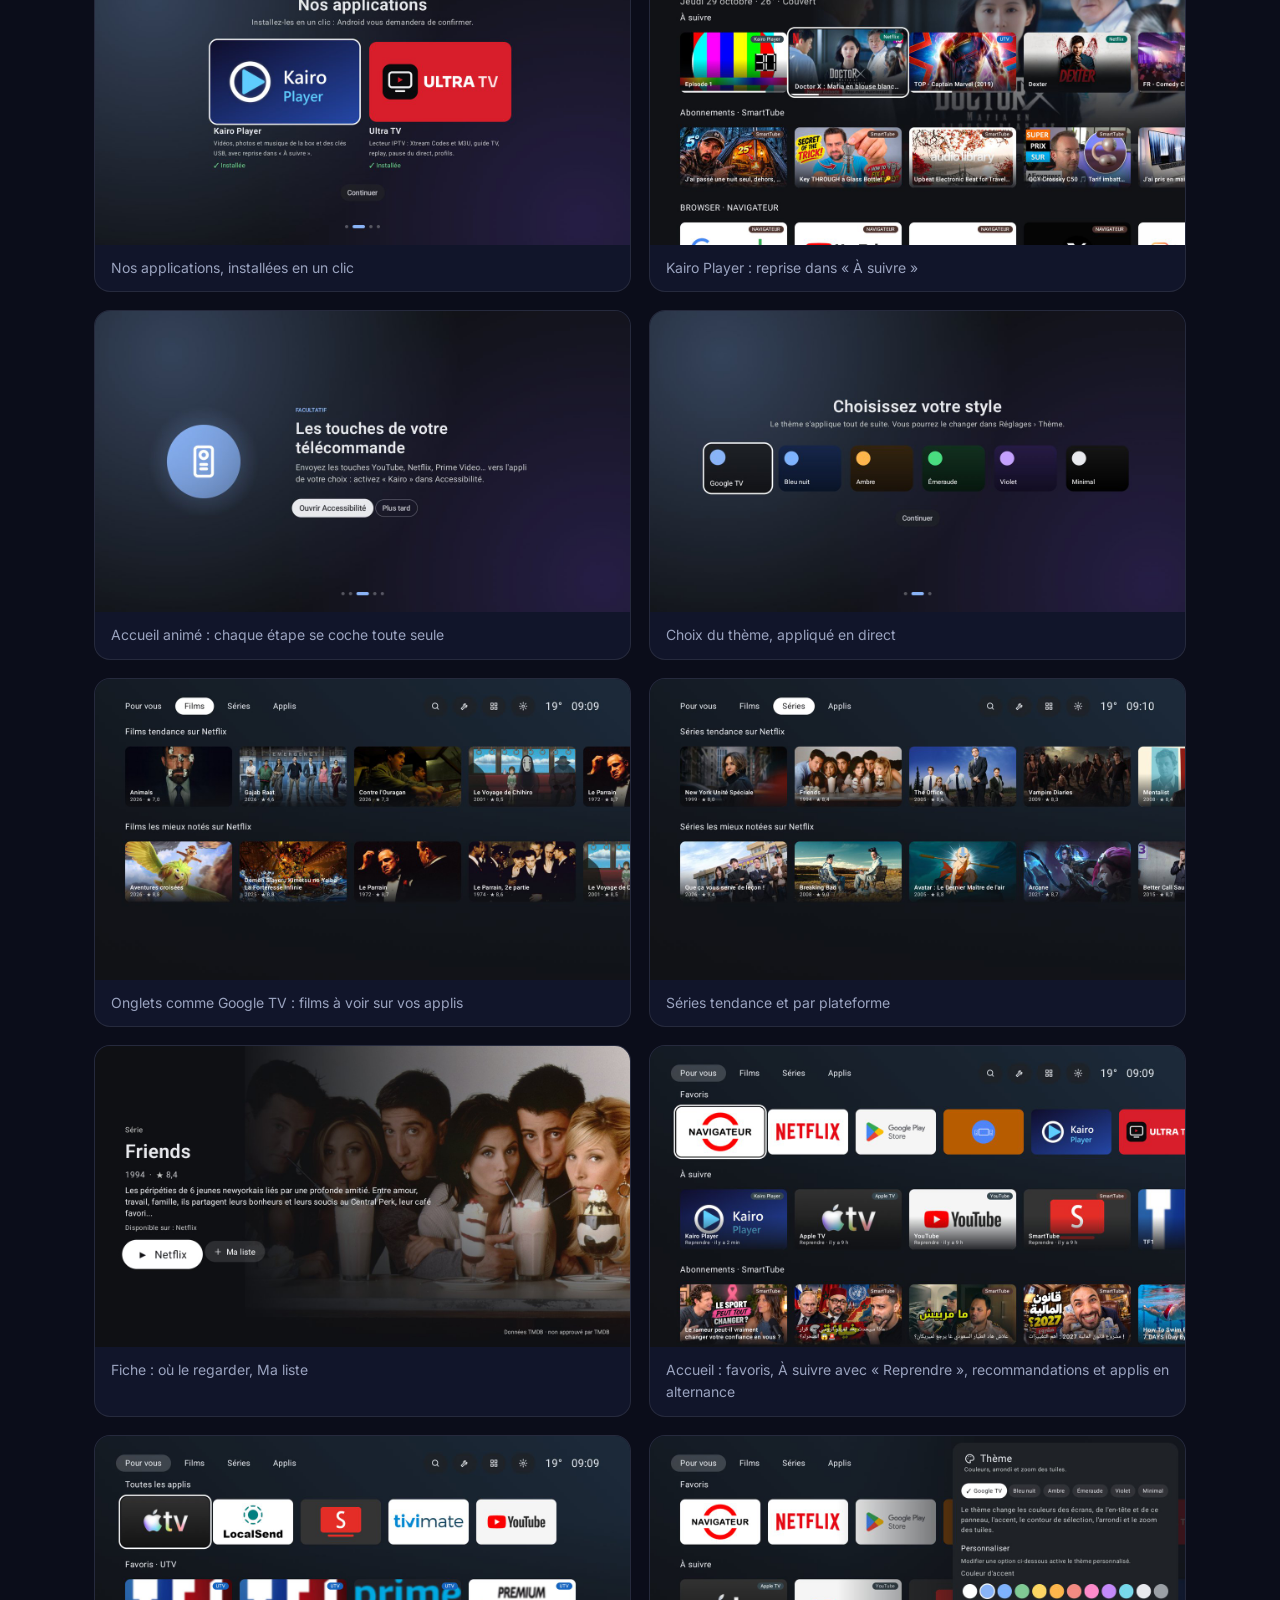
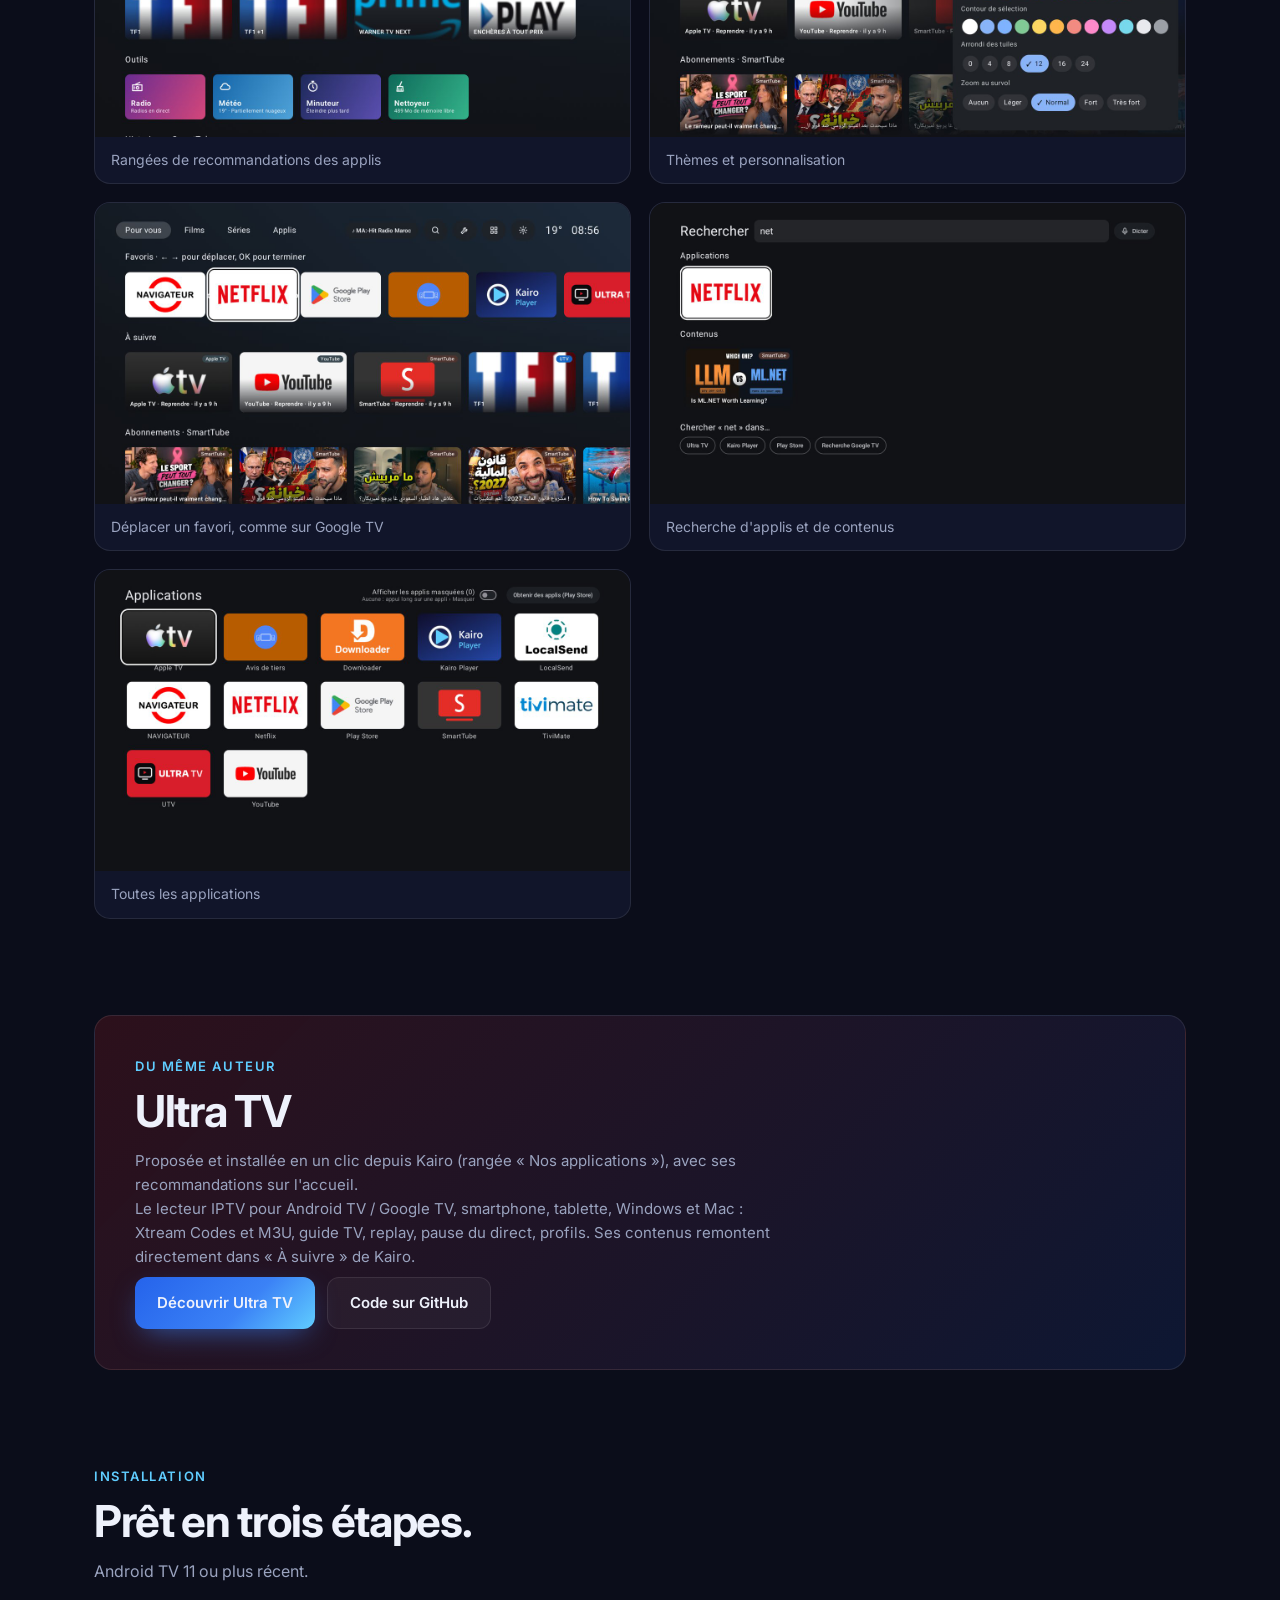
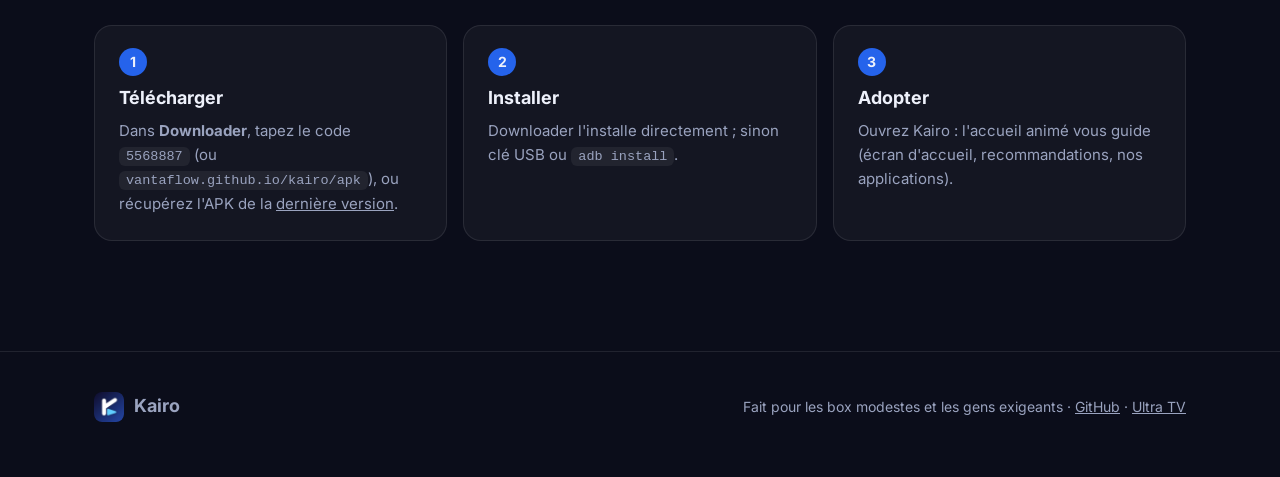
==== commit 2658cbaf: "Site : menu regroupé (Applis), sur une ligne, menu mobile" ====
--- a/docs/index.html
+++ b/docs/index.html
@@ -42,9 +42,22 @@
   nav .wrap { display: flex; align-items: center; justify-content: space-between; height: 64px; }
   .brand { display: flex; align-items: center; gap: 10px; font-weight: 700; font-size: 18px; text-decoration: none; }
   .brand img { width: 30px; height: 30px; border-radius: 8px; }
-  nav .links { display: flex; gap: 26px; font-size: 14px; color: var(--muted); }
-  nav .links a { text-decoration: none; transition: color .2s; }
-  nav .links a:hover { color: var(--text); }
+  .brand { flex-shrink: 0; }
+  nav .links { display: flex; align-items: center; gap: 24px; font-size: 14px; color: var(--muted); white-space: nowrap; }
+  nav .links a, .drop > button { text-decoration: none; transition: color .2s; }
+  nav .links a:hover, .drop > button:hover, .drop:focus-within > button { color: var(--text); }
+  .drop { position: relative; }
+  .drop > button { all: unset; cursor: pointer; display: inline-flex; align-items: center; gap: 6px; }
+  .drop > button::after { content: ""; width: 6px; height: 6px; border: solid currentColor; border-width: 0 1.5px 1.5px 0; transform: translateY(-2px) rotate(45deg); transition: transform .2s; }
+  .drop:hover > button::after, .drop.open > button::after { transform: translateY(1px) rotate(-135deg); }
+  .drop .menu { position: absolute; top: 100%; left: -14px; padding: 8px; margin-top: 10px; min-width: 190px; display: none; flex-direction: column; background: var(--bg-2); border: 1px solid var(--line); border-radius: 12px; box-shadow: 0 16px 40px rgba(0,0,0,.45); }
+  .drop .menu::before { content: ""; position: absolute; inset: -12px 0 auto; height: 12px; }
+  .drop:hover .menu, .drop:focus-within .menu, .drop.open .menu { display: flex; }
+  .drop .menu a { padding: 9px 12px; border-radius: 8px; }
+  .drop .menu a:hover { background: var(--card); }
+  nav .links a.gh { padding: 7px 14px; border: 1px solid var(--line); border-radius: 999px; color: var(--text); }
+  nav .links a.gh:hover { background: var(--card); }
+  .burger { all: unset; display: none; cursor: pointer; width: 40px; height: 40px; place-items: center; border-radius: 10px; color: var(--text); font-size: 22px; }
 
   /* Héros */
   .hero { position: relative; padding: 96px 0 72px; text-align: center; }
@@ -142,7 +155,13 @@
   }
   @media (max-width: 600px) {
     .wrap { padding: 0 16px; }
-    nav .links { display: none; }
+    .burger { display: grid; }
+    nav .links { display: none; position: absolute; top: 64px; left: 0; right: 0; flex-direction: column; align-items: stretch; gap: 0; padding: 8px 16px 16px; background: var(--bg); border-bottom: 1px solid var(--line); font-size: 16px; }
+    nav.open .links { display: flex; }
+    nav .links > a, .drop > button { padding: 12px 0; }
+    .drop .menu { position: static; display: flex; margin: 0 0 6px; padding: 0 0 0 14px; background: none; border: 0; box-shadow: none; }
+    .drop > button::after { display: none; }
+    nav .links a.gh { align-self: flex-start; margin-top: 8px; }
     .grid, .steps { grid-template-columns: 1fr; }
     .hero { padding-top: 64px; }
     section { padding-top: 72px; }
@@ -158,21 +177,36 @@
 <nav>
   <div class="wrap">
     <a class="brand" href="#"><img src="assets/icon.png" alt="">Kairo</a>
+    <button class="burger" aria-label="Menu" aria-expanded="false">☰</button>
     <div class="links">
       <a href="#fonctions">Fonctions</a>
-      <a href="#player">Kairo Player</a>
-      <a href="#files">Kairo Files</a>
-      <a href="#send">Send Files</a>
-      <a href="#cast">Kairo Cast</a>
-      <a href="#remote">Kairo Remote</a>
+      <div class="drop">
+        <button aria-haspopup="true" aria-expanded="false">Applis</button>
+        <div class="menu">
+          <a href="#player">Kairo Player</a>
+          <a href="#files">Kairo Files</a>
+          <a href="#send">Send Files</a>
+          <a href="#cast">Kairo Cast</a>
+          <a href="#remote">Kairo Remote</a>
+        </div>
+      </div>
       <a href="#performance">Performance</a>
       <a href="#galerie">Captures</a>
       <a href="#installation">Installation</a>
       <a href="#ultra-tv">Ultra TV</a>
-      <a href="https://github.com/vantaflow/kairo">GitHub</a>
+      <a class="gh" href="https://github.com/vantaflow/kairo">GitHub</a>
     </div>
   </div>
 </nav>
+<script>
+  (() => {
+    const nav = document.querySelector('nav'), burger = nav.querySelector('.burger'), drop = nav.querySelector('.drop'), dropBtn = drop.querySelector('button');
+    burger.addEventListener('click', () => burger.setAttribute('aria-expanded', nav.classList.toggle('open')));
+    dropBtn.addEventListener('click', () => dropBtn.setAttribute('aria-expanded', drop.classList.toggle('open')));
+    nav.querySelectorAll('.links a').forEach(a => a.addEventListener('click', () => { nav.classList.remove('open'); drop.classList.remove('open'); burger.setAttribute('aria-expanded', 'false'); }));
+    document.addEventListener('click', e => { if (!drop.contains(e.target)) drop.classList.remove('open'); });
+  })();
+</script>
 
 <header class="hero">
   <div class="wrap">
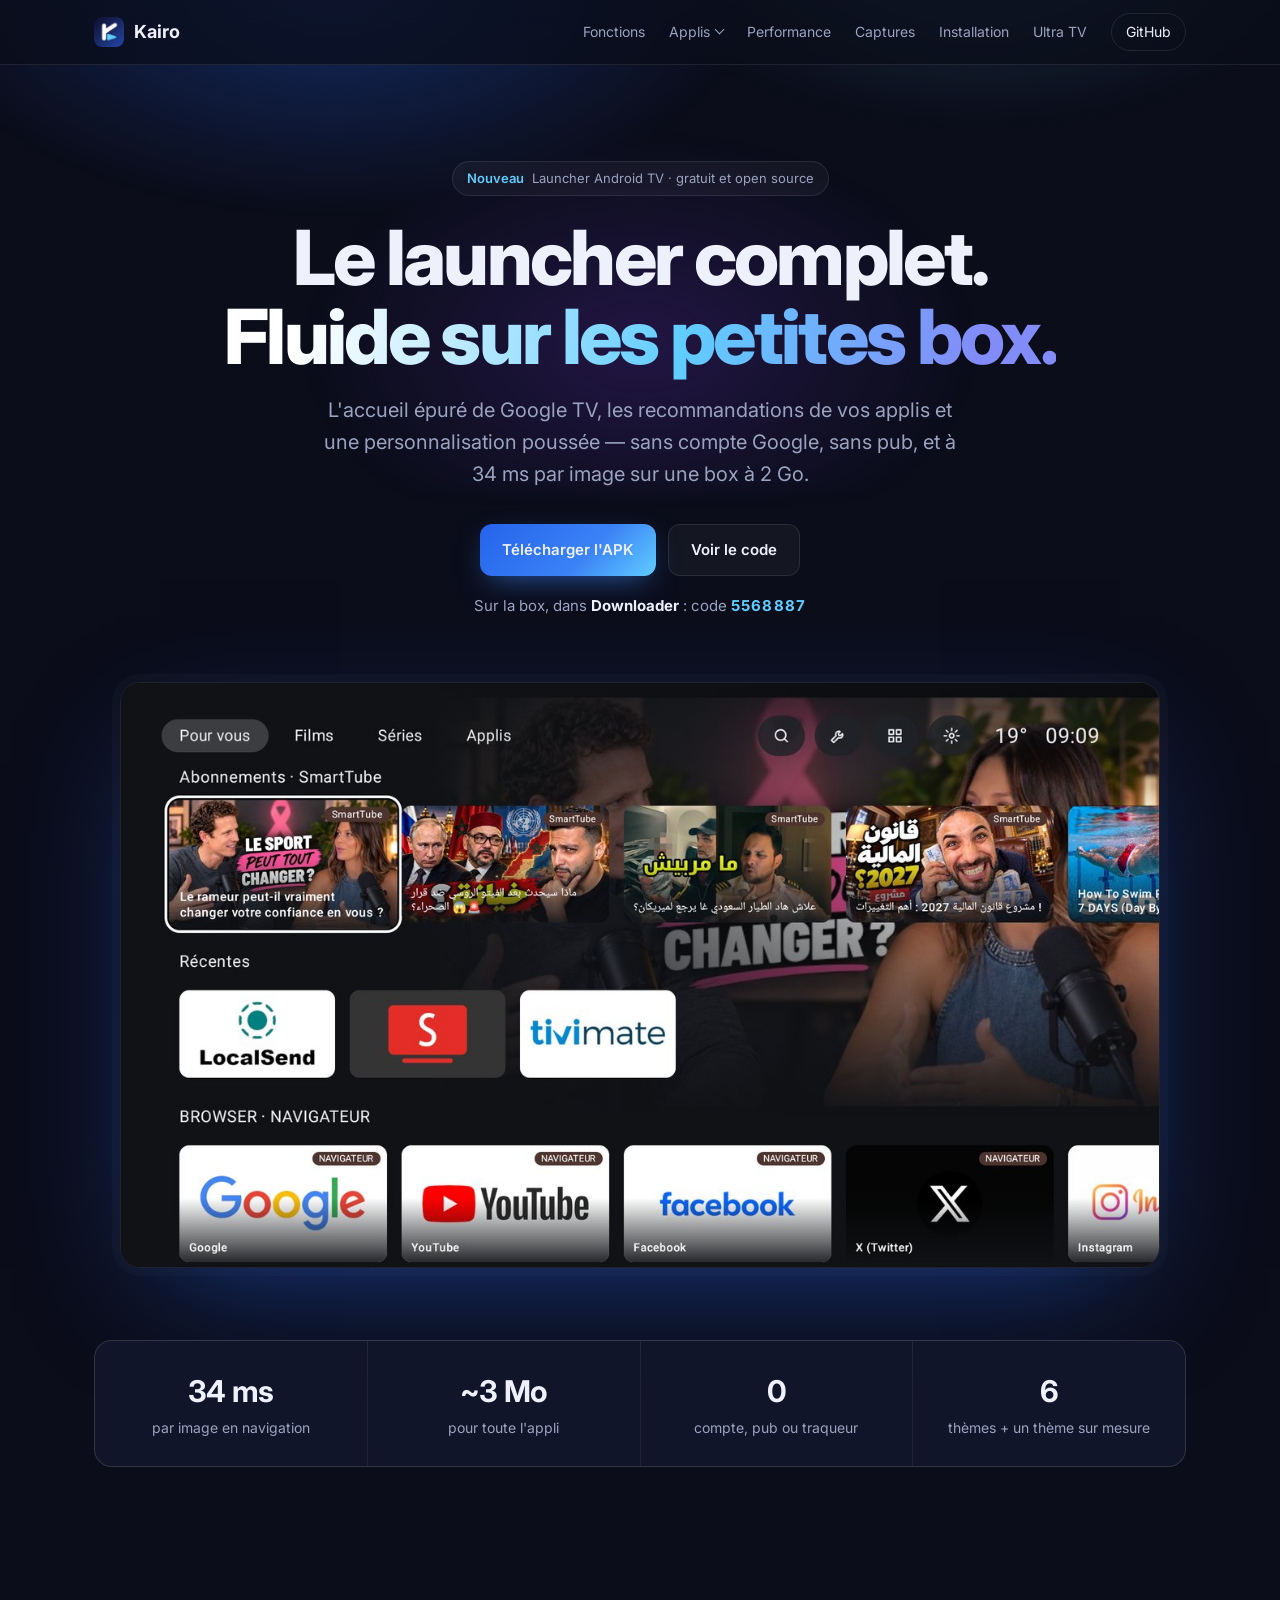
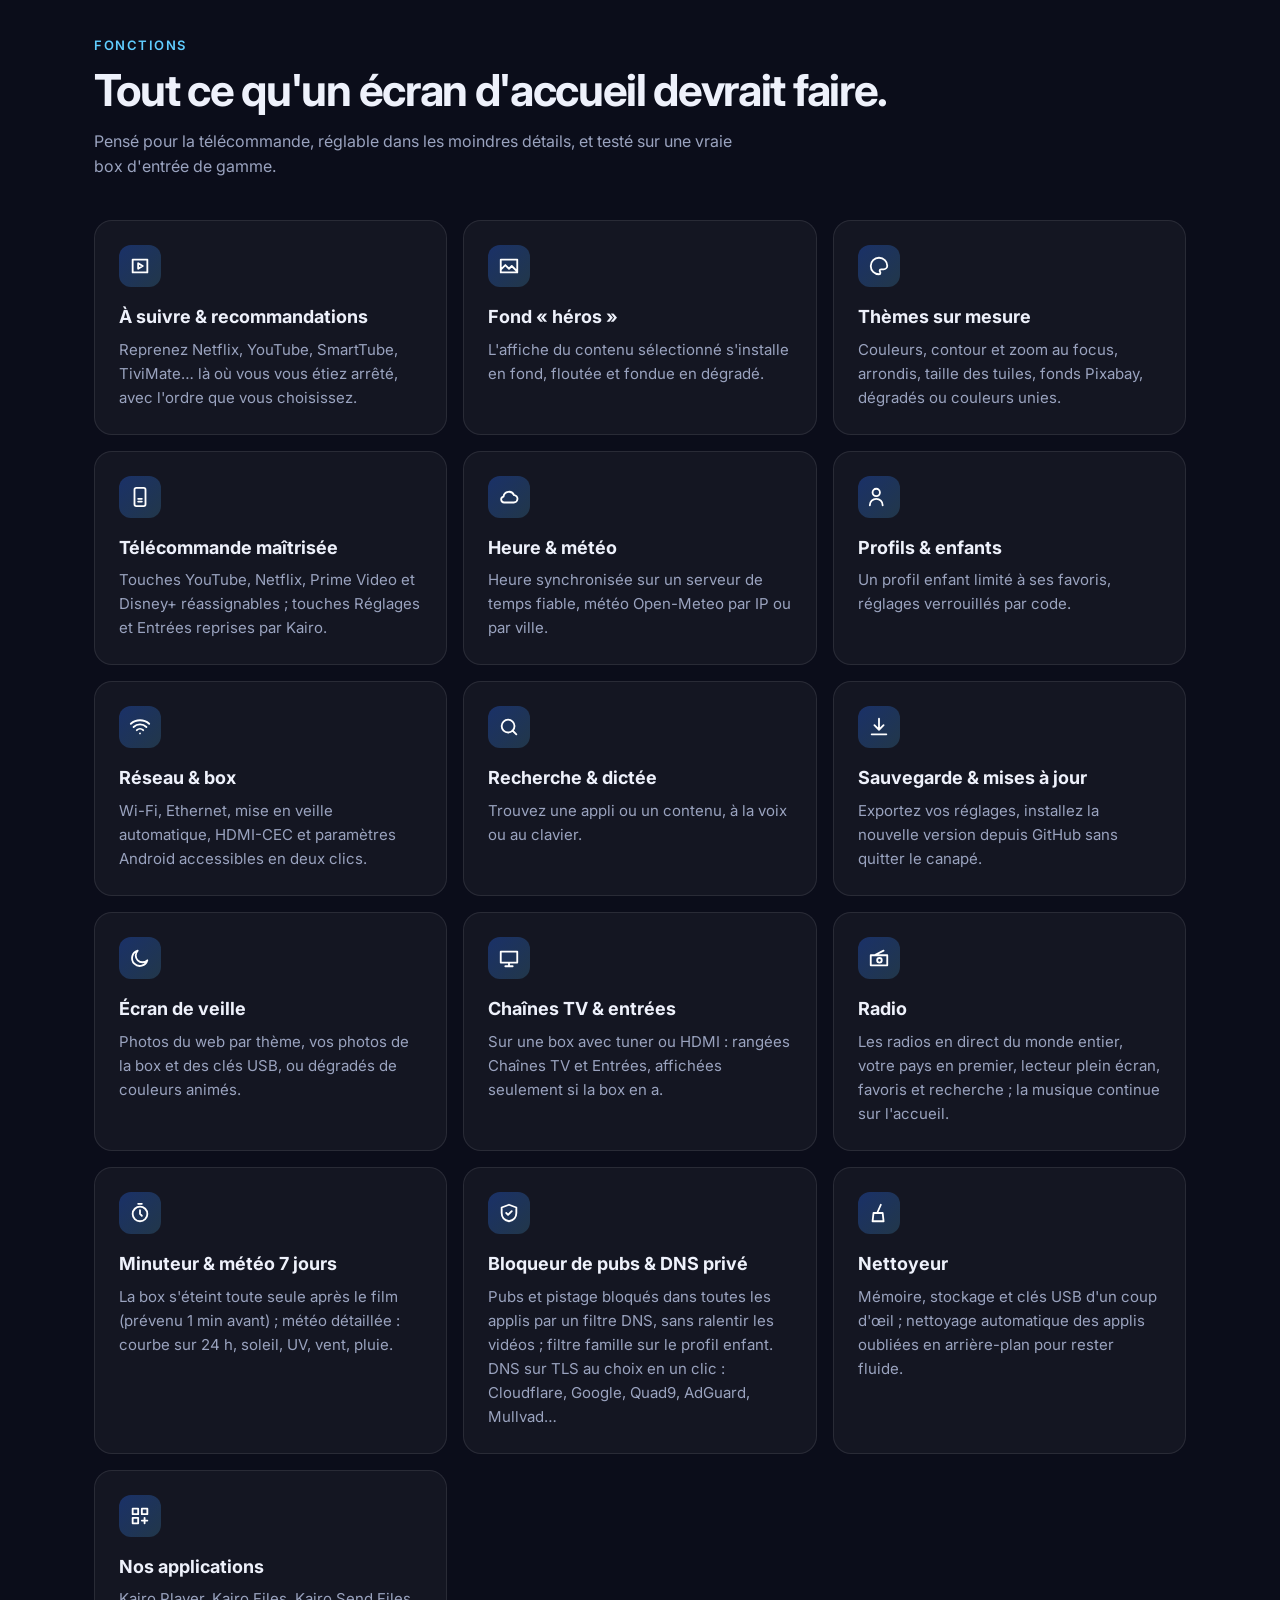
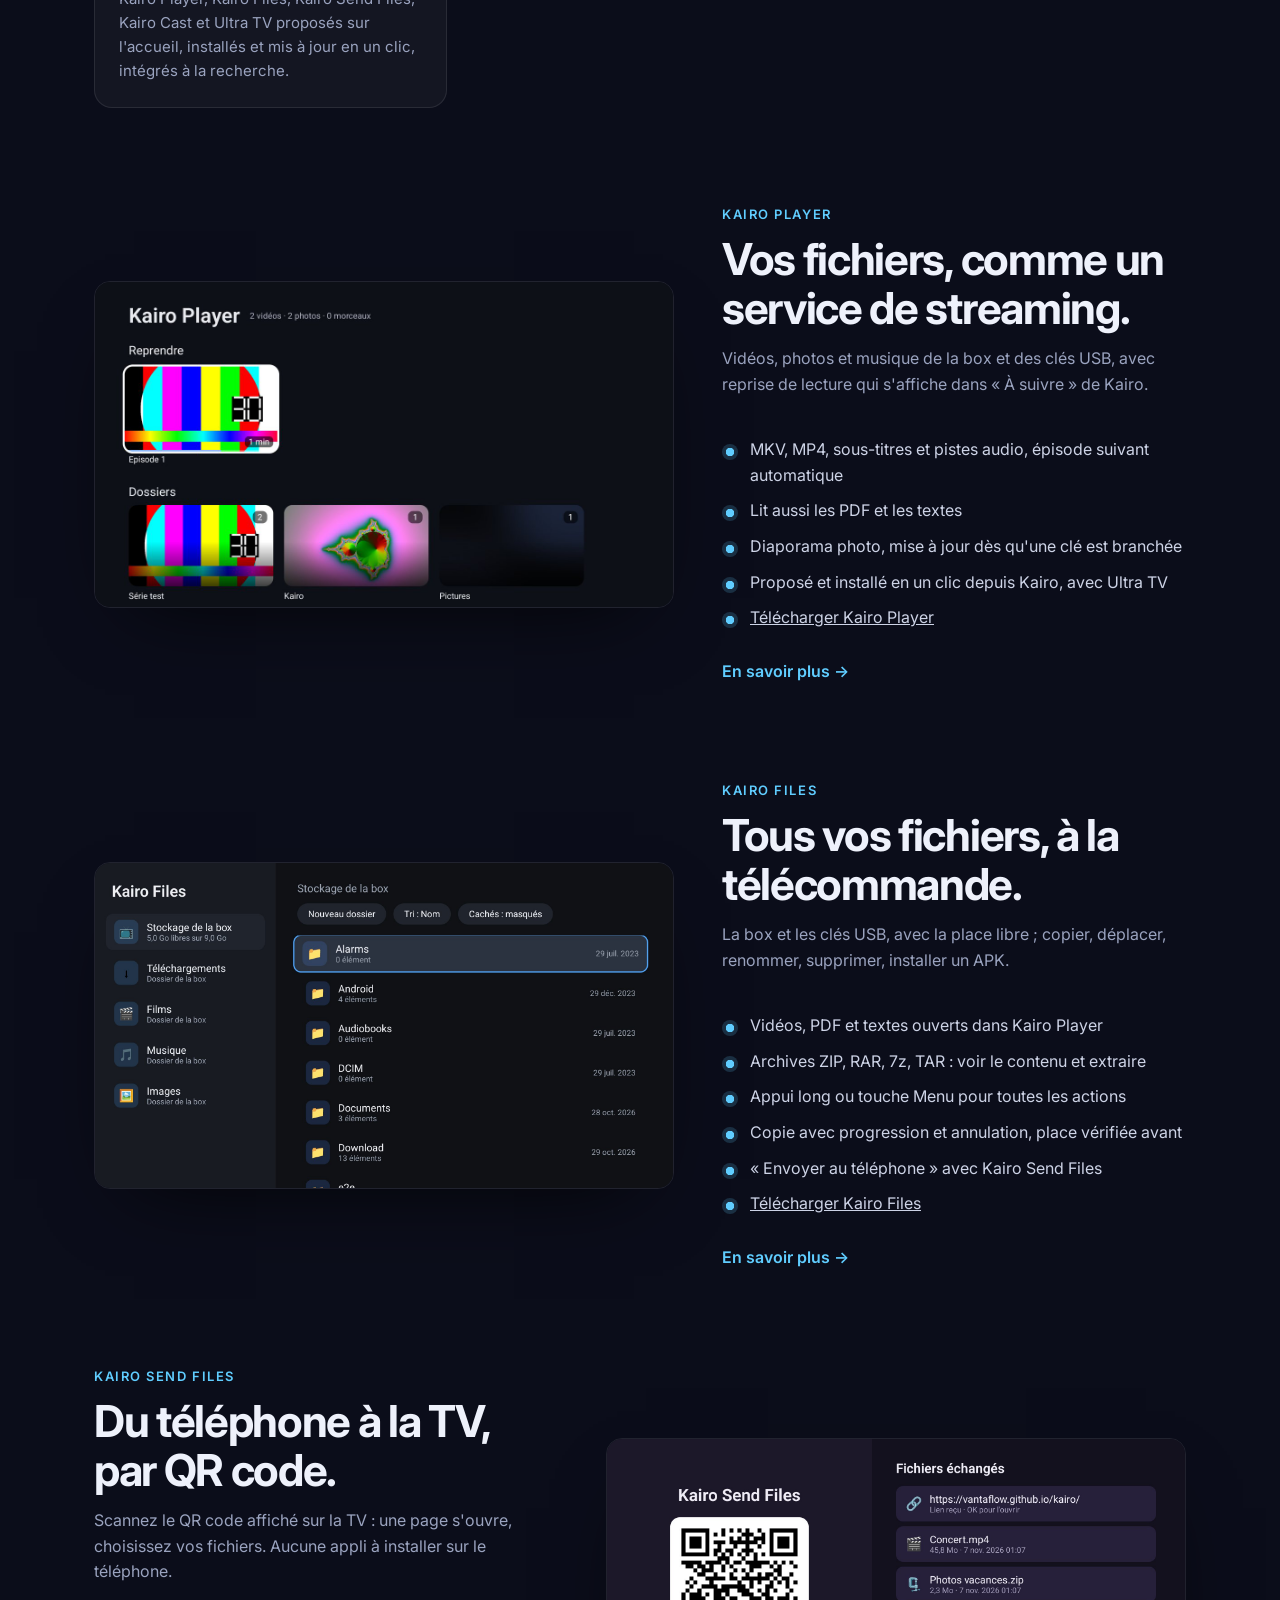
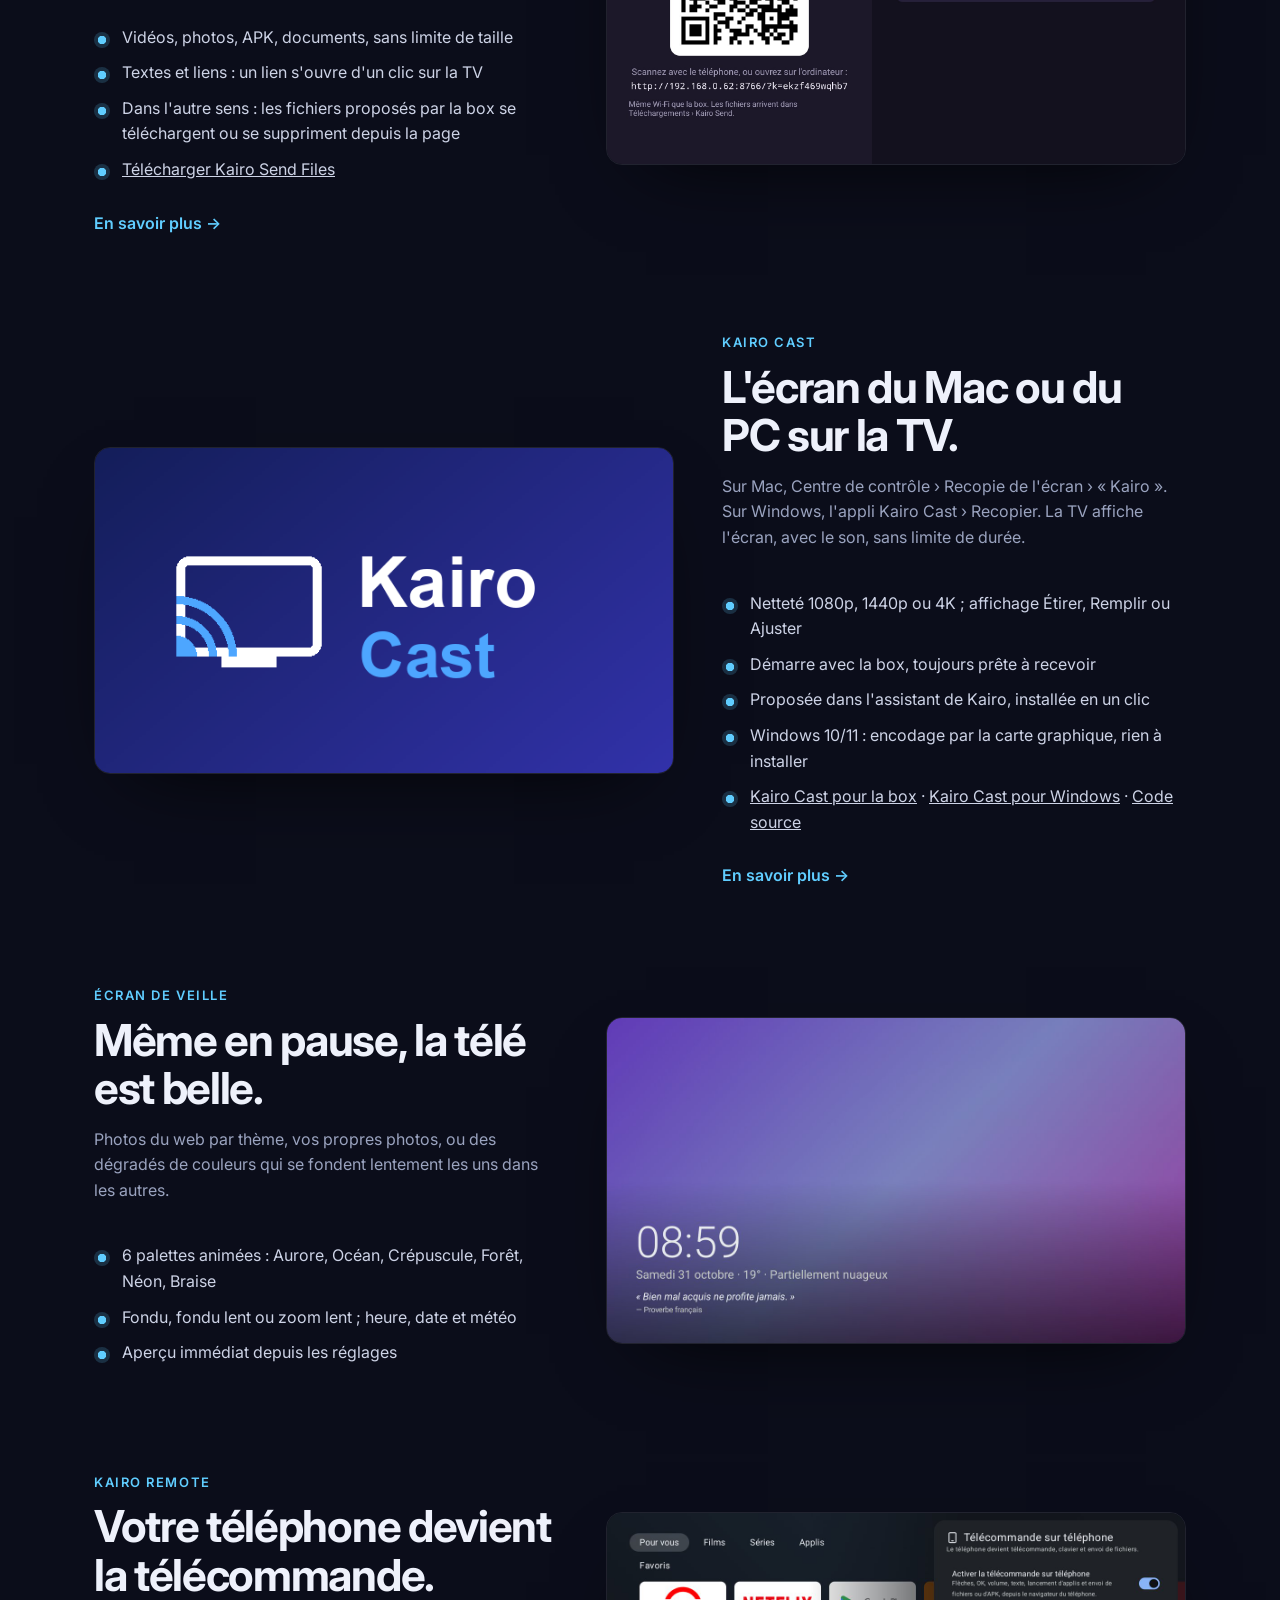
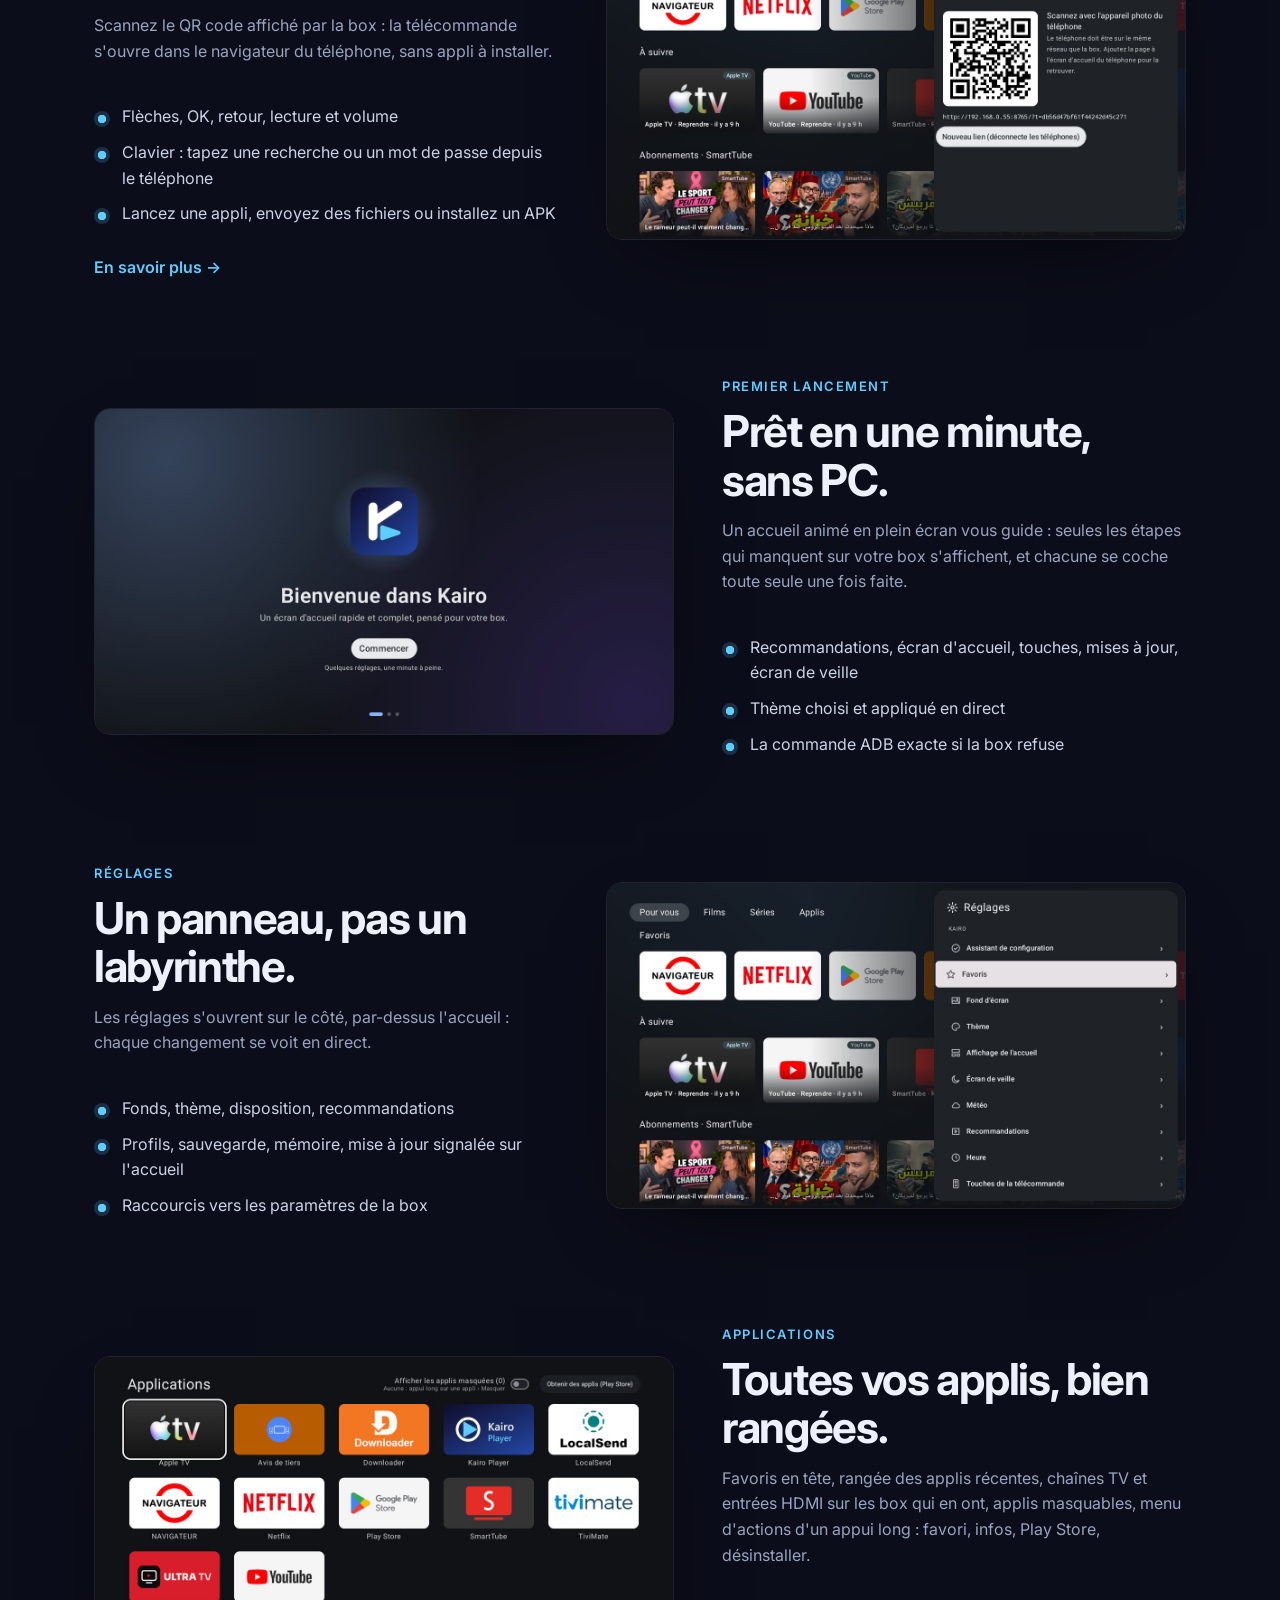
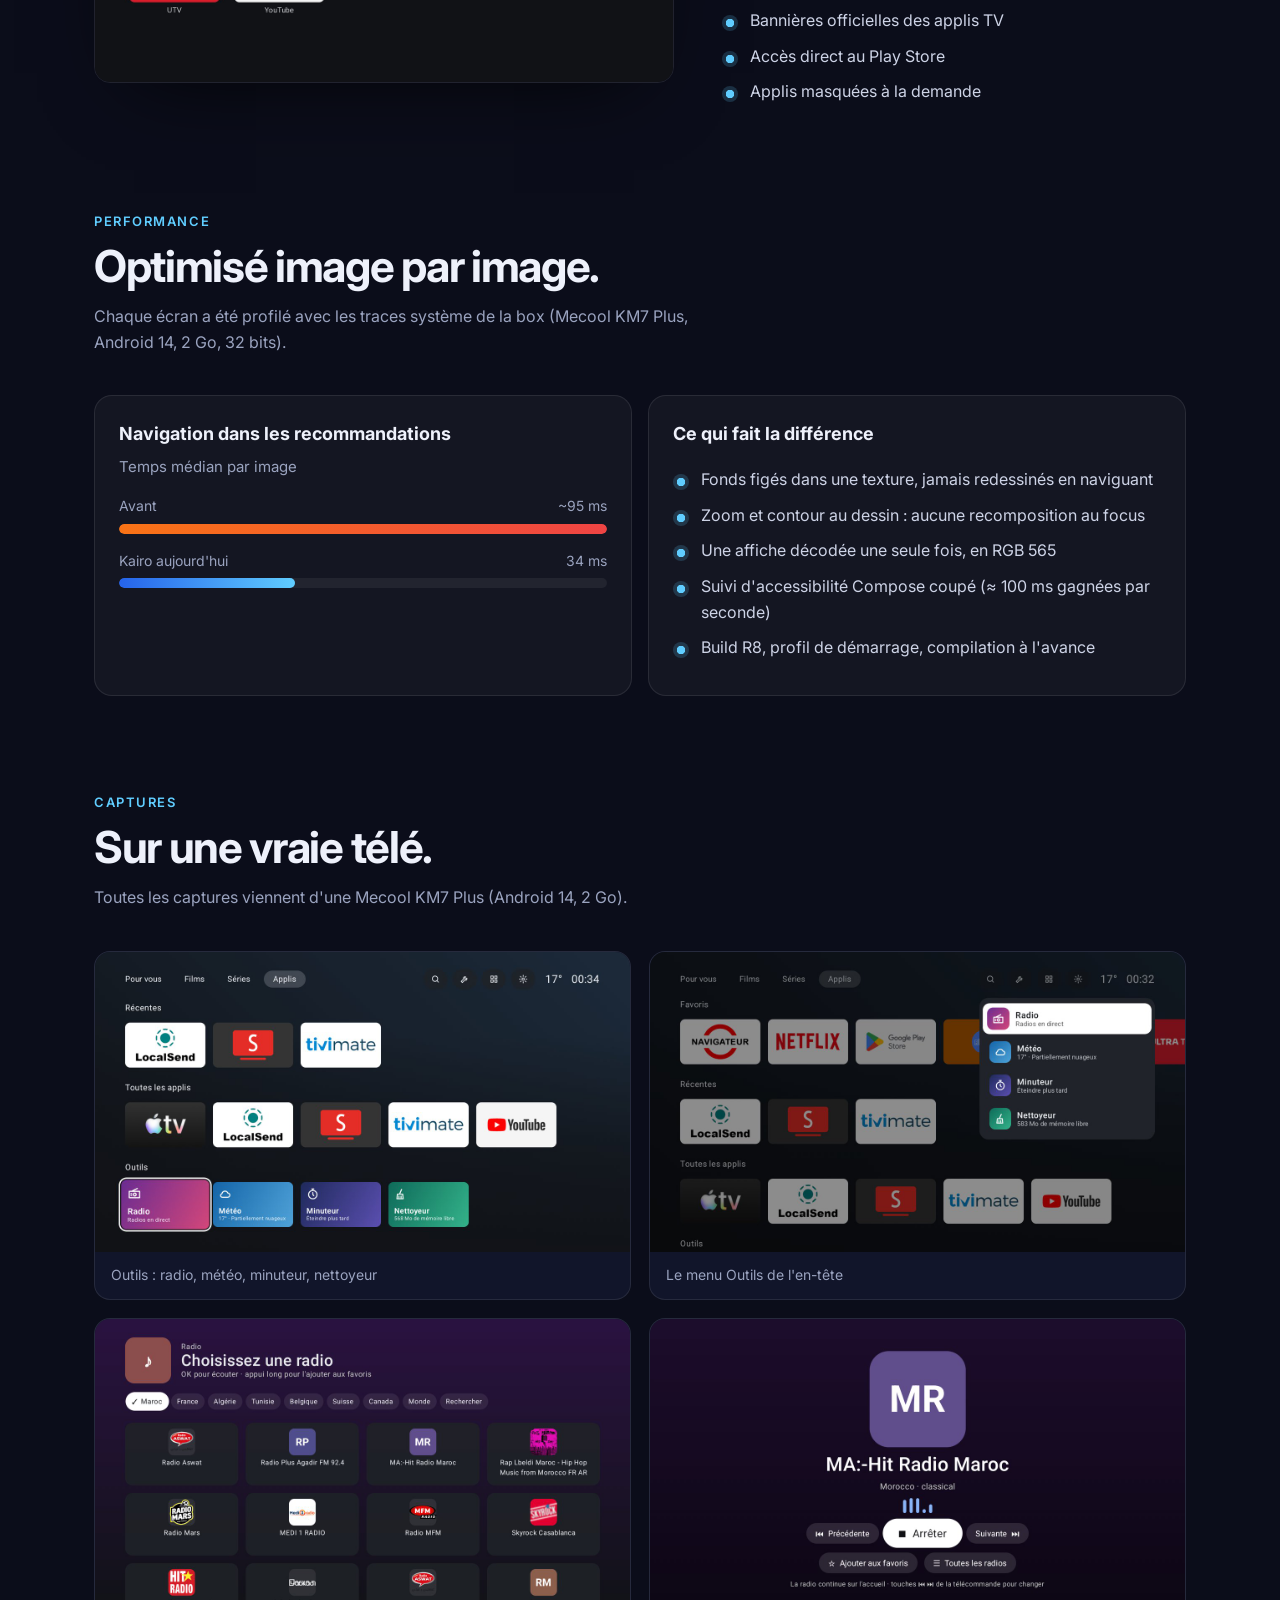
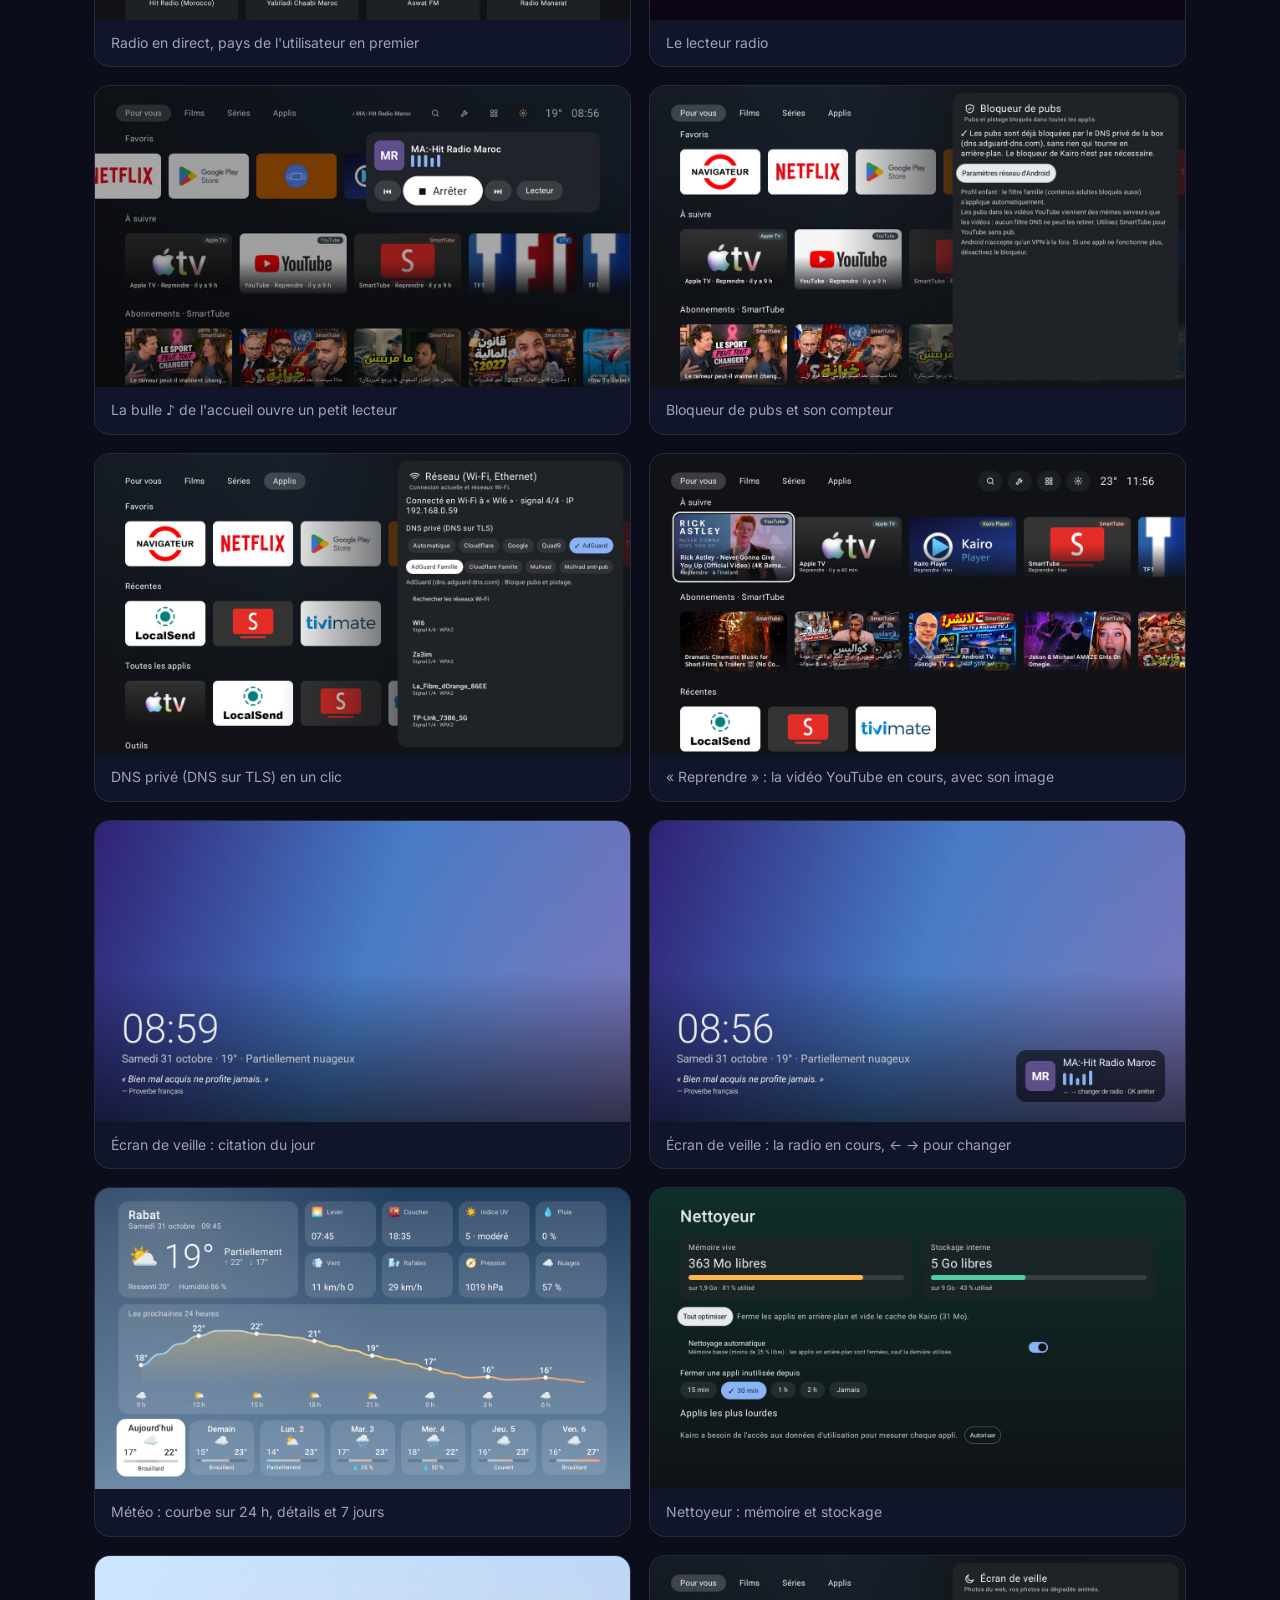
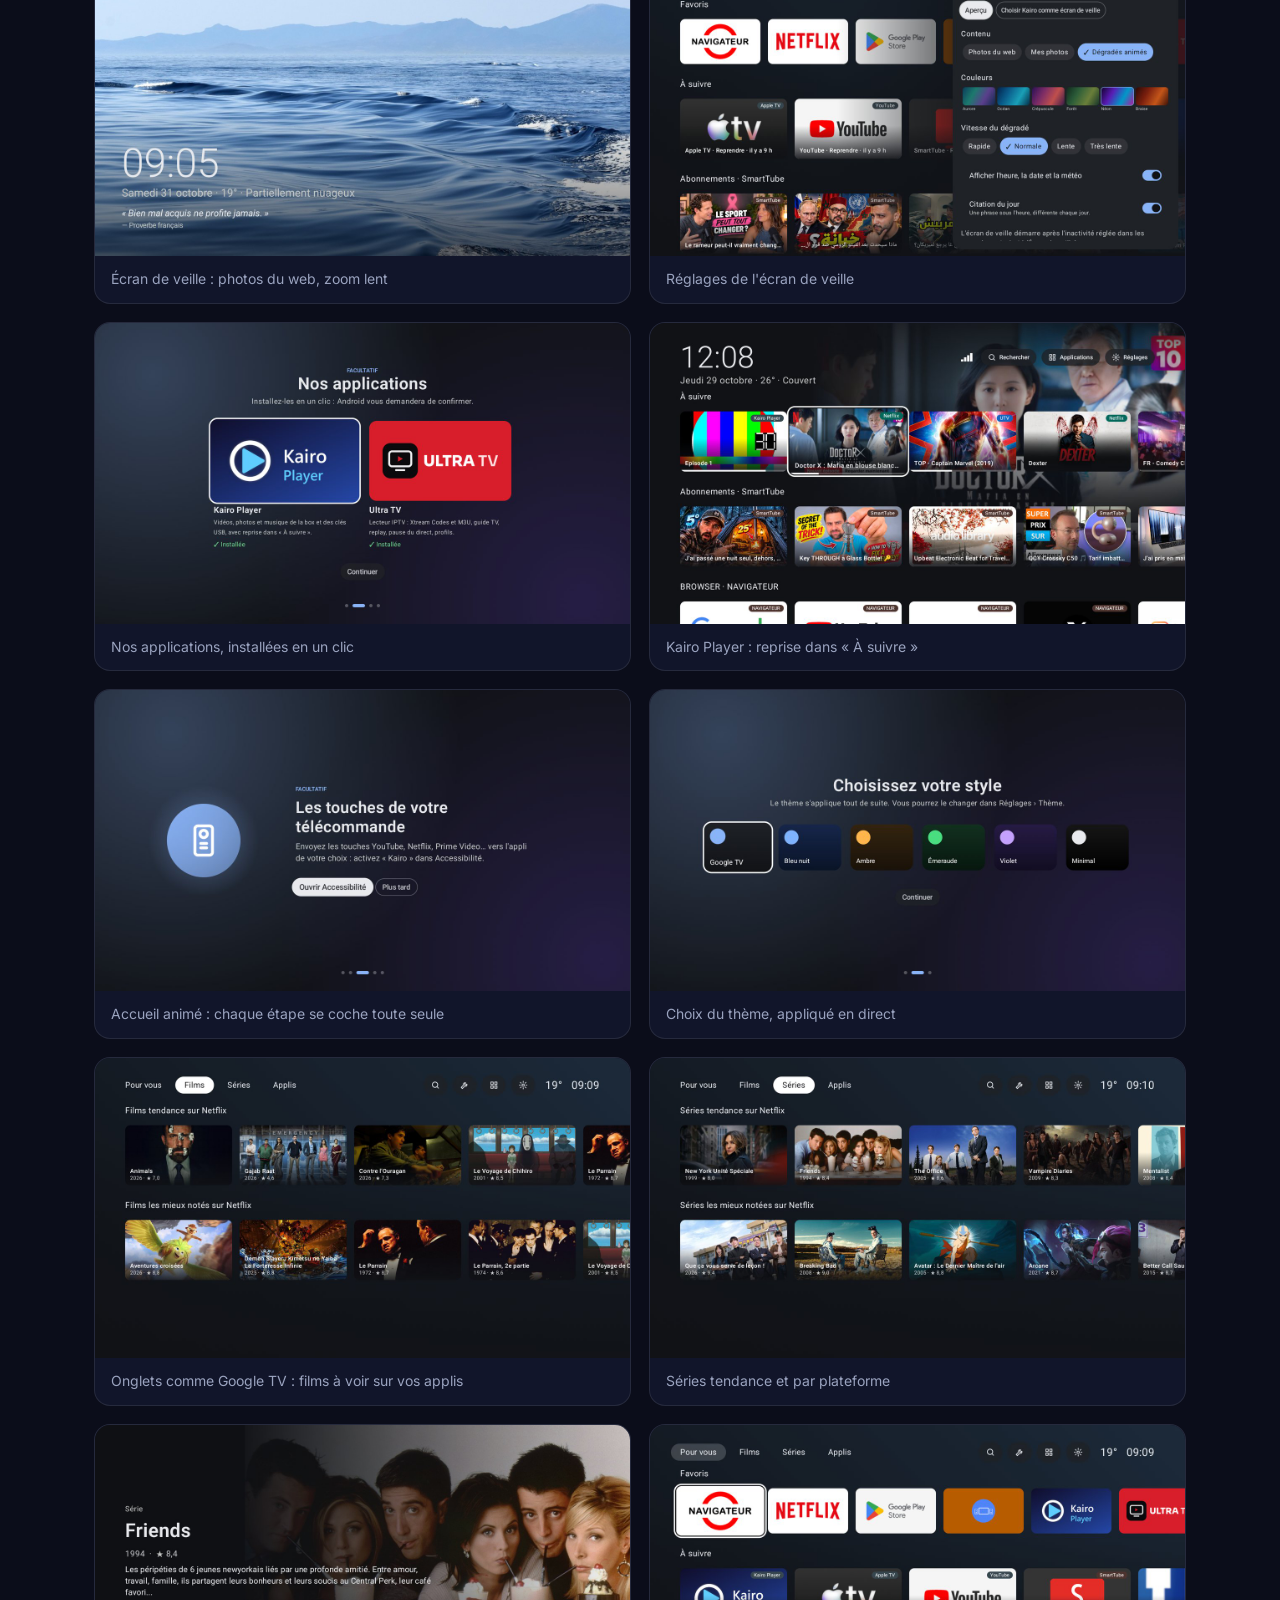
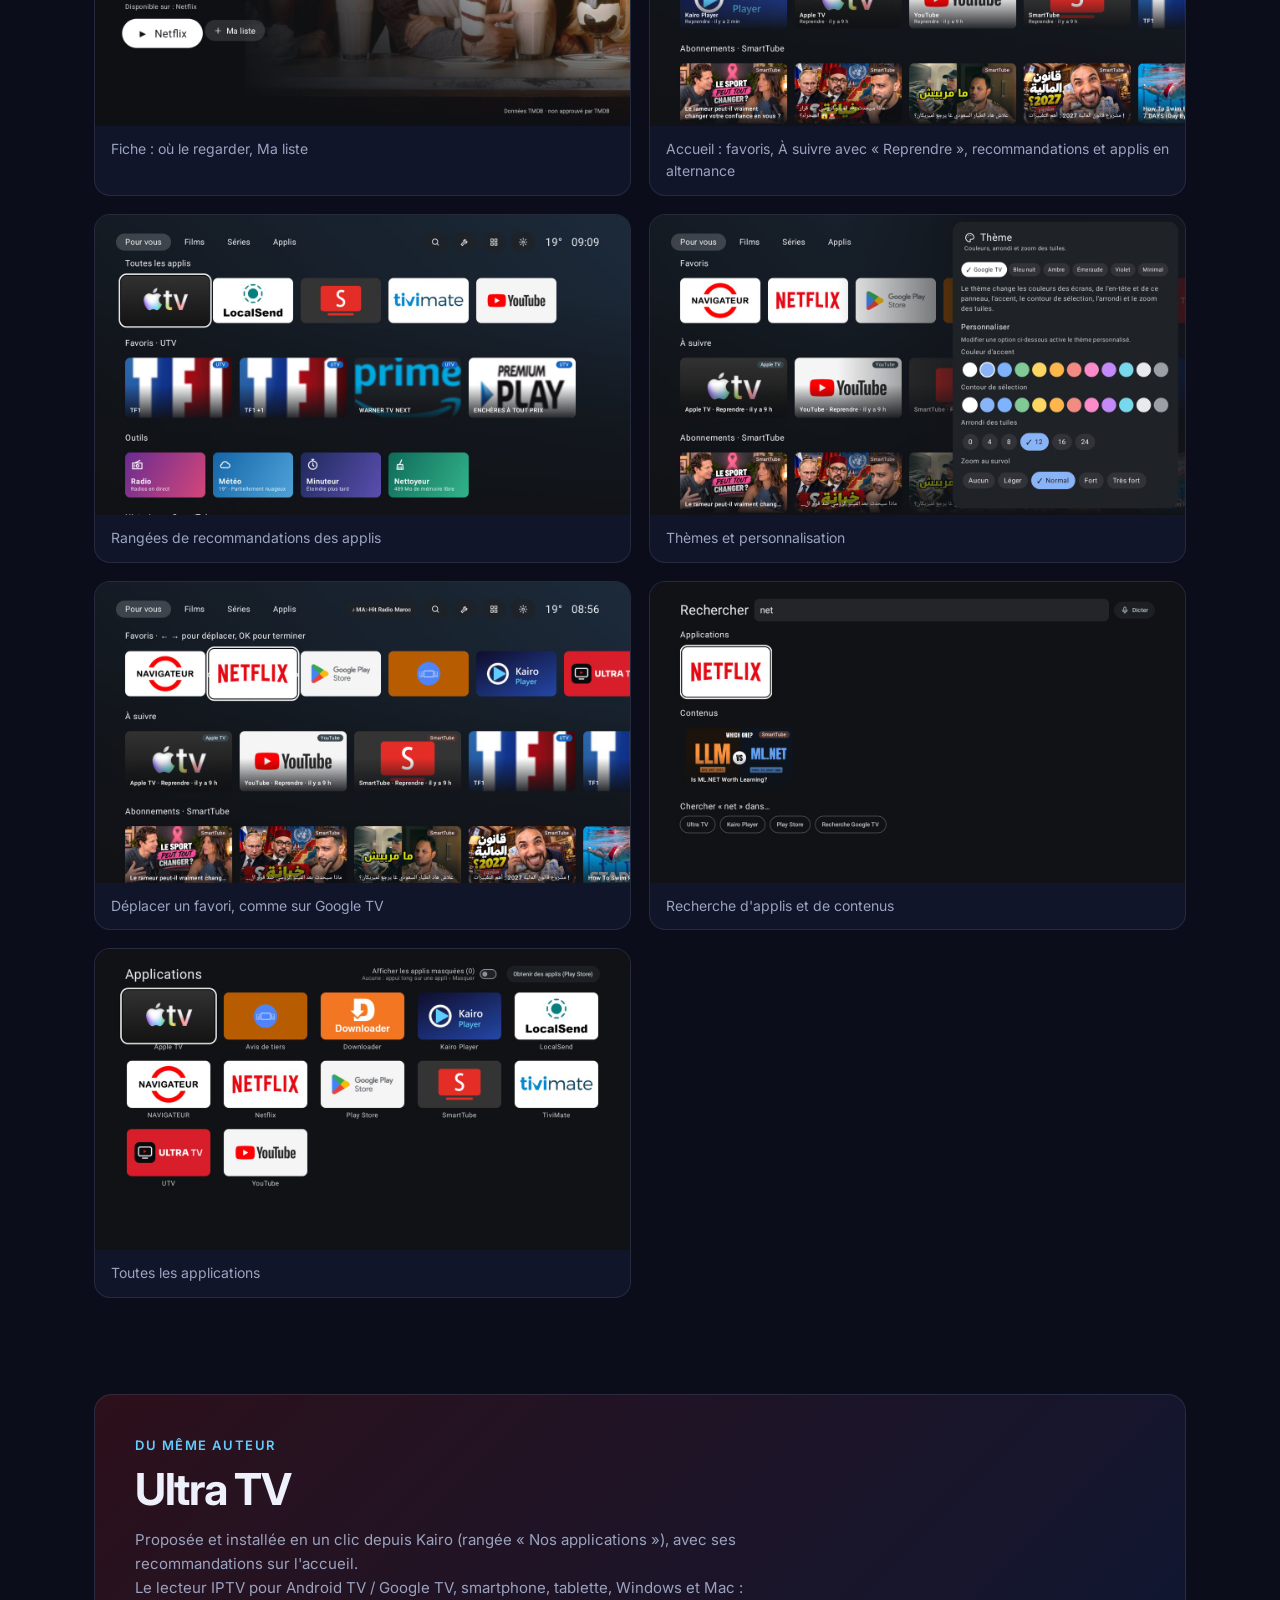
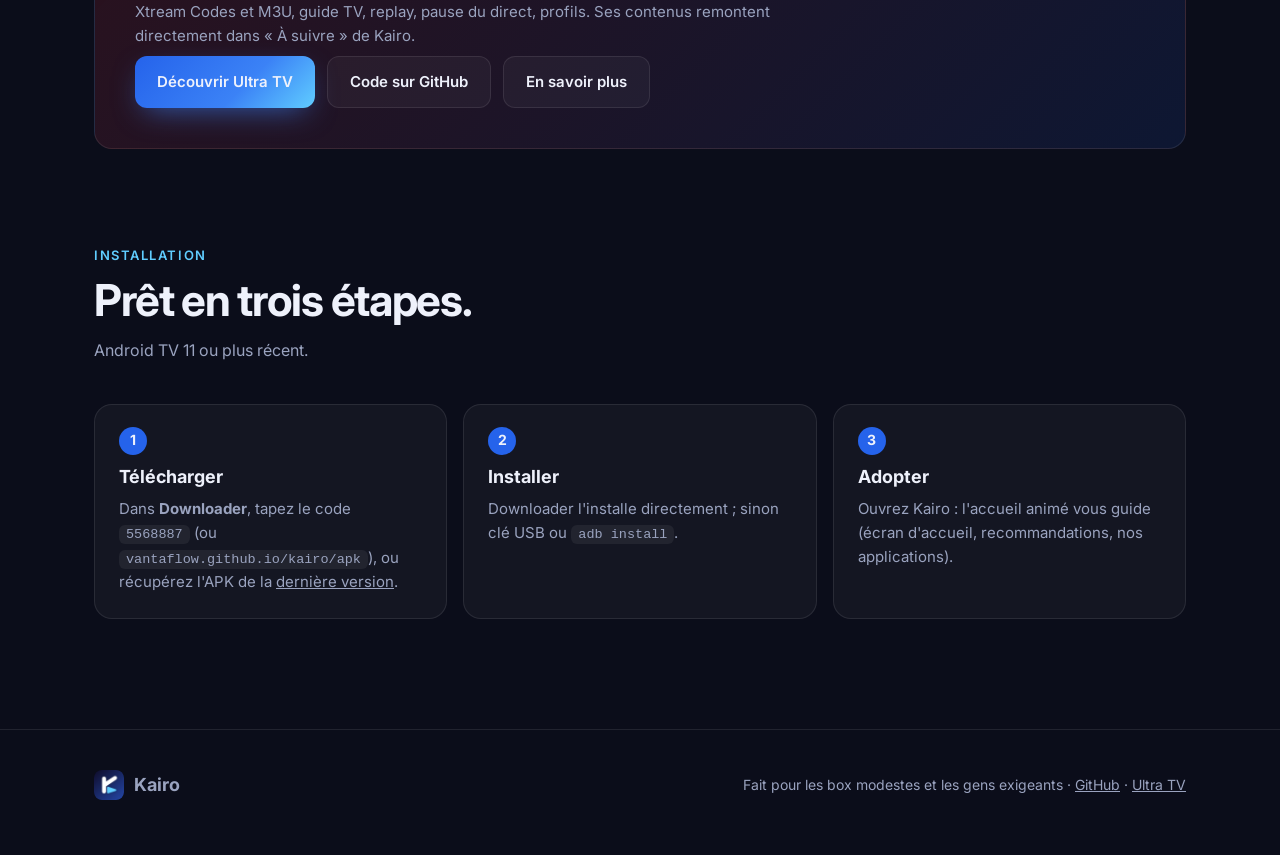
==== commit 9f058836: "Site : une page par appli (Player, Files, Send Files, Cast, Remote, Ultra TV) Styles et menu communs" ====
--- a/docs/index.html
+++ b/docs/index.html
@@ -12,165 +12,7 @@
 <link rel="preconnect" href="https://fonts.googleapis.com">
 <link rel="preconnect" href="https://fonts.gstatic.com" crossorigin>
 <link href="https://fonts.googleapis.com/css2?family=Inter:wght@400;500;600;700;800&display=swap" rel="stylesheet">
-<style>
-  :root {
-    --bg: #0b0d1a;
-    --bg-2: #11152a;
-    --card: rgba(255, 255, 255, 0.04);
-    --line: rgba(255, 255, 255, 0.09);
-    --text: #eef1fb;
-    --muted: #9aa3bf;
-    --accent: #60cdff;
-    --accent-2: #2563eb;
-    --radius: 18px;
-  }
-  * { box-sizing: border-box; }
-  html { scroll-behavior: smooth; }
-  body {
-    margin: 0;
-    background: var(--bg);
-    color: var(--text);
-    font: 16px/1.6 Inter, system-ui, -apple-system, "Segoe UI", sans-serif;
-    -webkit-font-smoothing: antialiased;
-    overflow-x: hidden;
-  }
-  a { color: inherit; }
-  .wrap { max-width: 1140px; margin: 0 auto; padding: 0 24px; }
-
-  /* En-tête */
-  nav { position: sticky; top: 0; z-index: 10; backdrop-filter: blur(14px); background: rgba(11, 13, 26, 0.72); border-bottom: 1px solid var(--line); }
-  nav .wrap { display: flex; align-items: center; justify-content: space-between; height: 64px; }
-  .brand { display: flex; align-items: center; gap: 10px; font-weight: 700; font-size: 18px; text-decoration: none; }
-  .brand img { width: 30px; height: 30px; border-radius: 8px; }
-  .brand { flex-shrink: 0; }
-  nav .links { display: flex; align-items: center; gap: 24px; font-size: 14px; color: var(--muted); white-space: nowrap; }
-  nav .links a, .drop > button { text-decoration: none; transition: color .2s; }
-  nav .links a:hover, .drop > button:hover, .drop:focus-within > button { color: var(--text); }
-  .drop { position: relative; }
-  .drop > button { all: unset; cursor: pointer; display: inline-flex; align-items: center; gap: 6px; }
-  .drop > button::after { content: ""; width: 6px; height: 6px; border: solid currentColor; border-width: 0 1.5px 1.5px 0; transform: translateY(-2px) rotate(45deg); transition: transform .2s; }
-  .drop:hover > button::after, .drop.open > button::after { transform: translateY(1px) rotate(-135deg); }
-  .drop .menu { position: absolute; top: 100%; left: -14px; padding: 8px; margin-top: 10px; min-width: 190px; display: none; flex-direction: column; background: var(--bg-2); border: 1px solid var(--line); border-radius: 12px; box-shadow: 0 16px 40px rgba(0,0,0,.45); }
-  .drop .menu::before { content: ""; position: absolute; inset: -12px 0 auto; height: 12px; }
-  .drop:hover .menu, .drop:focus-within .menu, .drop.open .menu { display: flex; }
-  .drop .menu a { padding: 9px 12px; border-radius: 8px; }
-  .drop .menu a:hover { background: var(--card); }
-  nav .links a.gh { padding: 7px 14px; border: 1px solid var(--line); border-radius: 999px; color: var(--text); }
-  nav .links a.gh:hover { background: var(--card); }
-  .burger { all: unset; display: none; cursor: pointer; width: 40px; height: 40px; place-items: center; border-radius: 10px; color: var(--text); font-size: 22px; }
-
-  /* Héros */
-  .hero { position: relative; padding: 96px 0 72px; text-align: center; }
-  .hero::before {
-    content: ""; position: absolute; inset: -20% -10% auto; height: 720px; z-index: -1;
-    background:
-      radial-gradient(600px 320px at 30% 30%, rgba(37, 99, 235, .35), transparent 70%),
-      radial-gradient(520px 300px at 72% 20%, rgba(96, 205, 255, .22), transparent 70%),
-      radial-gradient(480px 300px at 50% 80%, rgba(124, 58, 237, .20), transparent 70%);
-    filter: blur(10px);
-  }
-  .pill { display: inline-flex; align-items: center; gap: 8px; padding: 6px 14px; border: 1px solid var(--line); border-radius: 999px; font-size: 13px; color: var(--muted); background: var(--card); }
-  .pill b { color: var(--accent); font-weight: 600; }
-  h1 { font-size: clamp(40px, 7vw, 76px); line-height: 1.04; letter-spacing: -0.035em; margin: 22px 0 18px; font-weight: 800; }
-  h1 .grad { background: linear-gradient(100deg, #fff 10%, var(--accent) 55%, #818cf8 90%); -webkit-background-clip: text; background-clip: text; color: transparent; }
-  .lead { max-width: 660px; margin: 0 auto; font-size: clamp(17px, 2.2vw, 20px); color: var(--muted); }
-  .cta { display: flex; justify-content: center; flex-wrap: wrap; gap: 12px; margin-top: 34px; }
-  .btn { display: inline-flex; align-items: center; gap: 8px; padding: 13px 22px; border-radius: 12px; font-weight: 600; font-size: 15px; text-decoration: none; transition: transform .15s, box-shadow .2s, background .2s; }
-  .btn:hover { transform: translateY(-1px); }
-  .btn.primary { background: linear-gradient(135deg, var(--accent-2), #3b82f6 60%, var(--accent)); box-shadow: 0 10px 30px -10px rgba(59, 130, 246, .7); }
-  .btn.ghost { border: 1px solid var(--line); background: var(--card); }
-  .shot { margin: 64px auto 0; max-width: 1040px; border-radius: 20px; overflow: hidden; border: 1px solid var(--line); box-shadow: 0 40px 120px -40px rgba(37, 99, 235, .55), 0 0 0 8px rgba(255, 255, 255, .02); }
-  .shot img { display: block; width: 100%; height: auto; }
-
-  .dl-code { margin: 18px 0 0; color: var(--muted); font-size: 15px; }
-  .dl-code b { color: var(--text); }
-  .dl-code b:last-child { color: var(--accent); letter-spacing: .08em; }
-
-  /* Chiffres */
-  .stats { display: grid; grid-template-columns: repeat(4, 1fr); gap: 1px; margin-top: 72px; background: var(--line); border: 1px solid var(--line); border-radius: var(--radius); overflow: hidden; }
-  .stat { background: var(--bg-2); padding: 26px 22px; text-align: center; }
-  .stat b { display: block; font-size: 30px; letter-spacing: -0.02em; }
-  .stat span { color: var(--muted); font-size: 14px; }
-
-  /* Sections */
-  section { padding: 96px 0 0; }
-  .eyebrow { color: var(--accent); font-weight: 600; font-size: 13px; letter-spacing: .12em; text-transform: uppercase; }
-  h2 { font-size: clamp(30px, 4.4vw, 44px); letter-spacing: -0.03em; line-height: 1.1; margin: 10px 0 14px; }
-  .sub { color: var(--muted); max-width: 640px; margin: 0 0 40px; }
-
-  .grid { display: grid; grid-template-columns: repeat(3, 1fr); gap: 16px; }
-  .card { background: var(--card); border: 1px solid var(--line); border-radius: var(--radius); padding: 24px; transition: border-color .2s, transform .2s; }
-  .card:hover { border-color: rgba(96, 205, 255, .35); transform: translateY(-2px); }
-  .card .ico { width: 42px; height: 42px; border-radius: 12px; display: grid; place-items: center; background: linear-gradient(135deg, rgba(37, 99, 235, .35), rgba(96, 205, 255, .18)); margin-bottom: 16px; }
-  .card .ico svg { width: 22px; height: 22px; stroke: #fff; fill: none; stroke-width: 2; stroke-linecap: round; stroke-linejoin: round; }
-  .card h3 { margin: 0 0 6px; font-size: 18px; }
-  .card p { margin: 0; color: var(--muted); font-size: 15px; }
-
-  /* Galerie */
-  .split { display: grid; grid-template-columns: 1fr 1.25fr; gap: 48px; align-items: center; }
-  .split.rev { grid-template-columns: 1.25fr 1fr; }
-  .split.rev .text { order: 2; }
-  .frame { border-radius: 16px; overflow: hidden; border: 1px solid var(--line); box-shadow: 0 30px 80px -40px rgba(0, 0, 0, .9); }
-  .frame img { display: block; width: 100%; height: auto; }
-  ul.checks { list-style: none; padding: 0; margin: 18px 0 0; }
-  ul.checks li { position: relative; padding-left: 28px; margin: 10px 0; color: #cdd3e6; }
-  ul.checks li::before { content: ""; position: absolute; left: 0; top: 7px; width: 16px; height: 16px; border-radius: 50%; background: radial-gradient(circle at 50% 50%, var(--accent) 35%, rgba(96, 205, 255, .18) 40%); }
-
-  /* Performance */
-  .perf { display: grid; grid-template-columns: repeat(2, 1fr); gap: 16px; }
-  .bar { margin-top: 16px; }
-  .bar .row { display: flex; justify-content: space-between; font-size: 14px; color: var(--muted); margin-bottom: 6px; }
-  .bar .track { height: 10px; border-radius: 99px; background: rgba(255, 255, 255, .06); overflow: hidden; }
-  .bar .fill { height: 100%; border-radius: 99px; }
-  .fill.before { width: 100%; background: linear-gradient(90deg, #f97316, #ef4444); }
-  .fill.after { width: 36%; background: linear-gradient(90deg, var(--accent-2), var(--accent)); }
-
-  /* Installation */
-  .steps { counter-reset: step; display: grid; grid-template-columns: repeat(3, 1fr); gap: 16px; }
-  .step { position: relative; padding-top: 58px; }
-  .step::before { counter-increment: step; content: counter(step); position: absolute; top: 22px; left: 24px; width: 28px; height: 28px; border-radius: 50%; display: grid; place-items: center; font-weight: 700; font-size: 14px; background: var(--accent-2); }
-  code { font-family: ui-monospace, "Cascadia Code", Consolas, monospace; font-size: 13.5px; background: rgba(255, 255, 255, .06); padding: 2px 7px; border-radius: 6px; }
-
-  /* Galerie */
-  .gallery { display: grid; grid-template-columns: repeat(2, 1fr); gap: 18px; }
-  .gallery figure { margin: 0; border-radius: 16px; overflow: hidden; border: 1px solid var(--line); background: var(--bg-2); }
-  .gallery img { display: block; width: 100%; height: auto; }
-  .gallery figcaption { padding: 12px 16px; color: var(--muted); font-size: 14px; }
-  .card.ultra { padding: 40px; background: linear-gradient(135deg, rgba(220, 38, 38, .16), rgba(37, 99, 235, .12)); }
-  .cta.left { justify-content: flex-start; margin-top: 8px; }
-
-  footer { margin-top: 110px; padding: 40px 0 56px; border-top: 1px solid var(--line); color: var(--muted); font-size: 14px; }
-  footer .wrap { display: flex; justify-content: space-between; align-items: center; gap: 16px; flex-wrap: wrap; }
-
-  @media (max-width: 900px) {
-    .grid, .steps { grid-template-columns: 1fr 1fr; }
-    .split, .split.rev { grid-template-columns: 1fr; gap: 28px; }
-    .split.rev .text { order: 0; }
-    .stats { grid-template-columns: 1fr 1fr; }
-    .perf { grid-template-columns: 1fr; }
-  }
-  @media (max-width: 700px) {
-    .gallery { grid-template-columns: 1fr; }
-    .card.ultra { padding: 24px; }
-  }
-  @media (max-width: 600px) {
-    .wrap { padding: 0 16px; }
-    .burger { display: grid; }
-    nav .links { display: none; position: absolute; top: 64px; left: 0; right: 0; flex-direction: column; align-items: stretch; gap: 0; padding: 8px 16px 16px; background: var(--bg); border-bottom: 1px solid var(--line); font-size: 16px; }
-    nav.open .links { display: flex; }
-    nav .links > a, .drop > button { padding: 12px 0; }
-    .drop .menu { position: static; display: flex; margin: 0 0 6px; padding: 0 0 0 14px; background: none; border: 0; box-shadow: none; }
-    .drop > button::after { display: none; }
-    nav .links a.gh { align-self: flex-start; margin-top: 8px; }
-    .grid, .steps { grid-template-columns: 1fr; }
-    .hero { padding-top: 64px; }
-    section { padding-top: 72px; }
-  }
-  @media (prefers-reduced-motion: reduce) {
-    html { scroll-behavior: auto; }
-    .btn, .card { transition: none; }
-  }
-</style>
+<link rel="stylesheet" href="assets/site.css">
 </head>
 <body>
 
@@ -183,30 +25,22 @@
       <div class="drop">
         <button aria-haspopup="true" aria-expanded="false">Applis</button>
         <div class="menu">
-          <a href="#player">Kairo Player</a>
-          <a href="#files">Kairo Files</a>
-          <a href="#send">Send Files</a>
-          <a href="#cast">Kairo Cast</a>
-          <a href="#remote">Kairo Remote</a>
+          <a href="player.html">Kairo Player</a>
+          <a href="files.html">Kairo Files</a>
+          <a href="send.html">Send Files</a>
+          <a href="cast.html">Kairo Cast</a>
+          <a href="remote.html">Kairo Remote</a>
         </div>
       </div>
       <a href="#performance">Performance</a>
       <a href="#galerie">Captures</a>
       <a href="#installation">Installation</a>
-      <a href="#ultra-tv">Ultra TV</a>
+      <a href="ultra-tv.html">Ultra TV</a>
       <a class="gh" href="https://github.com/vantaflow/kairo">GitHub</a>
     </div>
   </div>
 </nav>
-<script>
-  (() => {
-    const nav = document.querySelector('nav'), burger = nav.querySelector('.burger'), drop = nav.querySelector('.drop'), dropBtn = drop.querySelector('button');
-    burger.addEventListener('click', () => burger.setAttribute('aria-expanded', nav.classList.toggle('open')));
-    dropBtn.addEventListener('click', () => dropBtn.setAttribute('aria-expanded', drop.classList.toggle('open')));
-    nav.querySelectorAll('.links a').forEach(a => a.addEventListener('click', () => { nav.classList.remove('open'); drop.classList.remove('open'); burger.setAttribute('aria-expanded', 'false'); }));
-    document.addEventListener('click', e => { if (!drop.contains(e.target)) drop.classList.remove('open'); });
-  })();
-</script>
+<script src="assets/site.js"></script>
 
 <header class="hero">
   <div class="wrap">
@@ -269,6 +103,7 @@
         <li>Proposé et installé en un clic depuis Kairo, avec Ultra TV</li>
         <li><a href="https://github.com/vantaflow/kairo/releases/latest/download/kairo-player.apk">Télécharger Kairo Player</a></li>
       </ul>
+      <a class="more" href="player.html">En savoir plus →</a>
     </div>
   </div>
 </section>
@@ -288,6 +123,7 @@
         <li>« Envoyer au téléphone » avec Kairo Send Files</li>
         <li><a href="https://github.com/vantaflow/kairo/releases/latest/download/kairo-files.apk">Télécharger Kairo Files</a></li>
       </ul>
+      <a class="more" href="files.html">En savoir plus →</a>
     </div>
   </div>
 </section>
@@ -304,6 +140,7 @@
         <li>Dans l'autre sens : les fichiers proposés par la box se téléchargent ou se suppriment depuis la page</li>
         <li><a href="https://github.com/vantaflow/kairo/releases/latest/download/kairo-send.apk">Télécharger Kairo Send Files</a></li>
       </ul>
+      <a class="more" href="send.html">En savoir plus →</a>
     </div>
     <div class="frame"><img src="assets/send-tv.jpg" alt="Kairo Send Files : QR code et fichiers échangés" loading="lazy"></div>
   </div>
@@ -313,14 +150,16 @@
   <div class="wrap split rev">
     <div class="text">
       <div class="eyebrow">Kairo Cast</div>
-      <h2>L'écran du Mac sur la TV.</h2>
-      <p class="sub">Centre de contrôle › Recopie de l'écran › « Kairo » : la TV affiche le Mac, avec le son, sans limite de durée.</p>
+      <h2>L'écran du Mac ou du PC sur la TV.</h2>
+      <p class="sub">Sur Mac, Centre de contrôle › Recopie de l'écran › « Kairo ». Sur Windows, l'appli Kairo Cast › Recopier. La TV affiche l'écran, avec le son, sans limite de durée.</p>
       <ul class="checks">
         <li>Netteté 1080p, 1440p ou 4K ; affichage Étirer, Remplir ou Ajuster</li>
         <li>Démarre avec la box, toujours prête à recevoir</li>
         <li>Proposée dans l'assistant de Kairo, installée en un clic</li>
-        <li><a href="https://github.com/vantaflow/kairo-cast/releases/latest/download/kairo-cast.apk">Télécharger Kairo Cast</a> · <a href="https://github.com/vantaflow/kairo-cast">Code source</a></li>
-      </ul>
+        <li>Windows 10/11 : encodage par la carte graphique, rien à installer</li>
+        <li><a href="https://github.com/vantaflow/kairo-cast/releases/latest/download/kairo-cast.apk">Kairo Cast pour la box</a> · <a href="https://github.com/vantaflow/kairo-cast/releases/latest/download/KairoCast.exe">Kairo Cast pour Windows</a> · <a href="https://github.com/vantaflow/kairo-cast">Code source</a></li>
+      </ul>
+      <a class="more" href="cast.html">En savoir plus →</a>
     </div>
     <div class="frame"><img src="assets/kairo-cast.png" alt="Kairo Cast" loading="lazy"></div>
   </div>
@@ -353,6 +192,7 @@
         <li>Clavier : tapez une recherche ou un mot de passe depuis le téléphone</li>
         <li>Lancez une appli, envoyez des fichiers ou installez un APK</li>
       </ul>
+      <a class="more" href="remote.html">En savoir plus →</a>
     </div>
     <div class="frame"><img src="assets/phone-remote.jpg" alt="QR code de Kairo Remote dans les réglages" loading="lazy"></div>
   </div>
@@ -480,6 +320,7 @@
         <div class="cta left">
           <a class="btn primary" href="https://vantaflow.github.io/ultra-tv/">Découvrir Ultra TV</a>
           <a class="btn ghost" href="https://github.com/vantaflow/ultra-tv">Code sur GitHub</a>
+          <a class="btn ghost" href="ultra-tv.html">En savoir plus</a>
         </div>
       </div>
     </div>
--- a/docs/assets/site.css
+++ b/docs/assets/site.css
@@ -0,0 +1,182 @@
+:root {
+  --bg: #0b0d1a;
+  --bg-2: #11152a;
+  --card: rgba(255, 255, 255, 0.04);
+  --line: rgba(255, 255, 255, 0.09);
+  --text: #eef1fb;
+  --muted: #9aa3bf;
+  --accent: #60cdff;
+  --accent-2: #2563eb;
+  --radius: 18px;
+}
+* { box-sizing: border-box; }
+html { scroll-behavior: smooth; }
+body {
+  margin: 0;
+  background: var(--bg);
+  color: var(--text);
+  font: 16px/1.6 Inter, system-ui, -apple-system, "Segoe UI", sans-serif;
+  -webkit-font-smoothing: antialiased;
+  overflow-x: hidden;
+}
+a { color: inherit; }
+.wrap { max-width: 1140px; margin: 0 auto; padding: 0 24px; }
+
+/* En-tête */
+nav { position: sticky; top: 0; z-index: 10; backdrop-filter: blur(14px); background: rgba(11, 13, 26, 0.72); border-bottom: 1px solid var(--line); }
+nav .wrap { display: flex; align-items: center; justify-content: space-between; height: 64px; }
+.brand { display: flex; align-items: center; gap: 10px; font-weight: 700; font-size: 18px; text-decoration: none; }
+.brand img { width: 30px; height: 30px; border-radius: 8px; }
+.brand { flex-shrink: 0; }
+nav .links { display: flex; align-items: center; gap: 24px; font-size: 14px; color: var(--muted); white-space: nowrap; }
+nav .links a, .drop > button { text-decoration: none; transition: color .2s; }
+nav .links a:hover, .drop > button:hover, .drop:focus-within > button { color: var(--text); }
+.drop { position: relative; }
+.drop > button { all: unset; cursor: pointer; display: inline-flex; align-items: center; gap: 6px; }
+.drop > button::after { content: ""; width: 6px; height: 6px; border: solid currentColor; border-width: 0 1.5px 1.5px 0; transform: translateY(-2px) rotate(45deg); transition: transform .2s; }
+.drop:hover > button::after, .drop.open > button::after { transform: translateY(1px) rotate(-135deg); }
+.drop .menu { position: absolute; top: 100%; left: -14px; padding: 8px; margin-top: 10px; min-width: 190px; display: none; flex-direction: column; background: var(--bg-2); border: 1px solid var(--line); border-radius: 12px; box-shadow: 0 16px 40px rgba(0,0,0,.45); }
+.drop .menu::before { content: ""; position: absolute; inset: -12px 0 auto; height: 12px; }
+.drop:hover .menu, .drop:focus-within .menu, .drop.open .menu { display: flex; }
+.drop .menu a { padding: 9px 12px; border-radius: 8px; }
+.drop .menu a:hover { background: var(--card); }
+nav .links a.gh { padding: 7px 14px; border: 1px solid var(--line); border-radius: 999px; color: var(--text); }
+nav .links a.gh:hover { background: var(--card); }
+.burger { all: unset; display: none; cursor: pointer; width: 40px; height: 40px; place-items: center; border-radius: 10px; color: var(--text); font-size: 22px; }
+
+/* Héros */
+.hero { position: relative; padding: 96px 0 72px; text-align: center; }
+.hero::before {
+  content: ""; position: absolute; inset: -20% -10% auto; height: 720px; z-index: -1;
+  background:
+    radial-gradient(600px 320px at 30% 30%, rgba(37, 99, 235, .35), transparent 70%),
+    radial-gradient(520px 300px at 72% 20%, rgba(96, 205, 255, .22), transparent 70%),
+    radial-gradient(480px 300px at 50% 80%, rgba(124, 58, 237, .20), transparent 70%);
+  filter: blur(10px);
+}
+.pill { display: inline-flex; align-items: center; gap: 8px; padding: 6px 14px; border: 1px solid var(--line); border-radius: 999px; font-size: 13px; color: var(--muted); background: var(--card); }
+.pill b { color: var(--accent); font-weight: 600; }
+h1 { font-size: clamp(40px, 7vw, 76px); line-height: 1.04; letter-spacing: -0.035em; margin: 22px 0 18px; font-weight: 800; }
+h1 .grad { background: linear-gradient(100deg, #fff 10%, var(--accent) 55%, #818cf8 90%); -webkit-background-clip: text; background-clip: text; color: transparent; }
+.lead { max-width: 660px; margin: 0 auto; font-size: clamp(17px, 2.2vw, 20px); color: var(--muted); }
+.cta { display: flex; justify-content: center; flex-wrap: wrap; gap: 12px; margin-top: 34px; }
+.btn { display: inline-flex; align-items: center; gap: 8px; padding: 13px 22px; border-radius: 12px; font-weight: 600; font-size: 15px; text-decoration: none; transition: transform .15s, box-shadow .2s, background .2s; }
+.btn:hover { transform: translateY(-1px); }
+.btn.primary { background: linear-gradient(135deg, var(--accent-2), #3b82f6 60%, var(--accent)); box-shadow: 0 10px 30px -10px rgba(59, 130, 246, .7); }
+.btn.ghost { border: 1px solid var(--line); background: var(--card); }
+.shot { margin: 64px auto 0; max-width: 1040px; border-radius: 20px; overflow: hidden; border: 1px solid var(--line); box-shadow: 0 40px 120px -40px rgba(37, 99, 235, .55), 0 0 0 8px rgba(255, 255, 255, .02); }
+.shot img { display: block; width: 100%; height: auto; }
+
+.dl-code { margin: 18px 0 0; color: var(--muted); font-size: 15px; }
+.dl-code b { color: var(--text); }
+.dl-code b:last-child { color: var(--accent); letter-spacing: .08em; }
+
+/* Chiffres */
+.stats { display: grid; grid-template-columns: repeat(4, 1fr); gap: 1px; margin-top: 72px; background: var(--line); border: 1px solid var(--line); border-radius: var(--radius); overflow: hidden; }
+.stat { background: var(--bg-2); padding: 26px 22px; text-align: center; }
+.stat b { display: block; font-size: 30px; letter-spacing: -0.02em; }
+.stat span { color: var(--muted); font-size: 14px; }
+
+/* Sections */
+section { padding: 96px 0 0; }
+.eyebrow { color: var(--accent); font-weight: 600; font-size: 13px; letter-spacing: .12em; text-transform: uppercase; }
+h2 { font-size: clamp(30px, 4.4vw, 44px); letter-spacing: -0.03em; line-height: 1.1; margin: 10px 0 14px; }
+.sub { color: var(--muted); max-width: 640px; margin: 0 0 40px; }
+
+.grid { display: grid; grid-template-columns: repeat(3, 1fr); gap: 16px; }
+.card { background: var(--card); border: 1px solid var(--line); border-radius: var(--radius); padding: 24px; transition: border-color .2s, transform .2s; }
+.card:hover { border-color: rgba(96, 205, 255, .35); transform: translateY(-2px); }
+.card .ico { width: 42px; height: 42px; border-radius: 12px; display: grid; place-items: center; background: linear-gradient(135deg, rgba(37, 99, 235, .35), rgba(96, 205, 255, .18)); margin-bottom: 16px; }
+.card .ico svg { width: 22px; height: 22px; stroke: #fff; fill: none; stroke-width: 2; stroke-linecap: round; stroke-linejoin: round; }
+.card h3 { margin: 0 0 6px; font-size: 18px; }
+.card p { margin: 0; color: var(--muted); font-size: 15px; }
+
+/* Galerie */
+.split { display: grid; grid-template-columns: 1fr 1.25fr; gap: 48px; align-items: center; }
+.split.rev { grid-template-columns: 1.25fr 1fr; }
+.split.rev .text { order: 2; }
+.frame { border-radius: 16px; overflow: hidden; border: 1px solid var(--line); box-shadow: 0 30px 80px -40px rgba(0, 0, 0, .9); }
+.frame img { display: block; width: 100%; height: auto; }
+ul.checks { list-style: none; padding: 0; margin: 18px 0 0; }
+ul.checks li { position: relative; padding-left: 28px; margin: 10px 0; color: #cdd3e6; }
+ul.checks li::before { content: ""; position: absolute; left: 0; top: 7px; width: 16px; height: 16px; border-radius: 50%; background: radial-gradient(circle at 50% 50%, var(--accent) 35%, rgba(96, 205, 255, .18) 40%); }
+
+/* Performance */
+.perf { display: grid; grid-template-columns: repeat(2, 1fr); gap: 16px; }
+.bar { margin-top: 16px; }
+.bar .row { display: flex; justify-content: space-between; font-size: 14px; color: var(--muted); margin-bottom: 6px; }
+.bar .track { height: 10px; border-radius: 99px; background: rgba(255, 255, 255, .06); overflow: hidden; }
+.bar .fill { height: 100%; border-radius: 99px; }
+.fill.before { width: 100%; background: linear-gradient(90deg, #f97316, #ef4444); }
+.fill.after { width: 36%; background: linear-gradient(90deg, var(--accent-2), var(--accent)); }
+
+/* Installation */
+.steps { counter-reset: step; display: grid; grid-template-columns: repeat(3, 1fr); gap: 16px; }
+.step { position: relative; padding-top: 58px; }
+.step::before { counter-increment: step; content: counter(step); position: absolute; top: 22px; left: 24px; width: 28px; height: 28px; border-radius: 50%; display: grid; place-items: center; font-weight: 700; font-size: 14px; background: var(--accent-2); }
+code { font-family: ui-monospace, "Cascadia Code", Consolas, monospace; font-size: 13.5px; background: rgba(255, 255, 255, .06); padding: 2px 7px; border-radius: 6px; }
+
+/* Galerie */
+.gallery { display: grid; grid-template-columns: repeat(2, 1fr); gap: 18px; }
+.gallery figure { margin: 0; border-radius: 16px; overflow: hidden; border: 1px solid var(--line); background: var(--bg-2); }
+.gallery img { display: block; width: 100%; height: auto; }
+.gallery figcaption { padding: 12px 16px; color: var(--muted); font-size: 14px; }
+.card.ultra { padding: 40px; background: linear-gradient(135deg, rgba(220, 38, 38, .16), rgba(37, 99, 235, .12)); }
+.cta.left { justify-content: flex-start; margin-top: 8px; }
+
+footer { margin-top: 110px; padding: 40px 0 56px; border-top: 1px solid var(--line); color: var(--muted); font-size: 14px; }
+footer .wrap { display: flex; justify-content: space-between; align-items: center; gap: 16px; flex-wrap: wrap; }
+
+@media (max-width: 900px) {
+  .grid, .steps { grid-template-columns: 1fr 1fr; }
+  .split, .split.rev { grid-template-columns: 1fr; gap: 28px; }
+  .split.rev .text { order: 0; }
+  .stats { grid-template-columns: 1fr 1fr; }
+  .perf { grid-template-columns: 1fr; }
+}
+@media (max-width: 700px) {
+  .gallery { grid-template-columns: 1fr; }
+  .card.ultra { padding: 24px; }
+}
+@media (max-width: 600px) {
+  .wrap { padding: 0 16px; }
+  .burger { display: grid; }
+  nav .links { display: none; position: absolute; top: 64px; left: 0; right: 0; flex-direction: column; align-items: stretch; gap: 0; padding: 8px 16px 16px; background: var(--bg); border-bottom: 1px solid var(--line); font-size: 16px; }
+  nav.open .links { display: flex; }
+  nav .links > a, .drop > button { padding: 12px 0; }
+  .drop .menu { position: static; display: flex; margin: 0 0 6px; padding: 0 0 0 14px; background: none; border: 0; box-shadow: none; }
+  .drop > button::after { display: none; }
+  nav .links a.gh { align-self: flex-start; margin-top: 8px; }
+  .grid, .steps { grid-template-columns: 1fr; }
+  .hero { padding-top: 64px; }
+  section { padding-top: 72px; }
+}
+@media (prefers-reduced-motion: reduce) {
+  html { scroll-behavior: auto; }
+  .btn, .card { transition: none; }
+}
+
+/* Pages des applis */
+.hero.tool { padding: 72px 0 24px; }
+.hero.tool h1 { font-size: clamp(36px, 6vw, 64px); }
+.crumb { display: inline-flex; align-items: center; gap: 6px; color: var(--muted); font-size: 14px; text-decoration: none; margin-bottom: 18px; }
+.crumb:hover { color: var(--text); }
+.tool-ico { width: 84px; height: 84px; border-radius: 22px; display: block; margin: 0 auto; box-shadow: 0 20px 50px -20px rgba(37, 99, 235, .7); }
+.tool-banner { display: block; width: 100%; max-width: 420px; margin: 0 auto; border-radius: 16px; border: 1px solid var(--line); }
+.feats { display: grid; grid-template-columns: repeat(2, 1fr); gap: 16px; }
+.feats .card p + p { margin-top: 8px; }
+.tool-page .card a, .tool-page .sub a, .tool-page ul.checks a { color: var(--accent); }
+pre.cmd { margin: 12px 0 0; padding: 14px 16px; border-radius: 12px; background: rgba(255, 255, 255, .06); border: 1px solid var(--line); font: 13.5px/1.5 ui-monospace, "Cascadia Code", Consolas, monospace; white-space: pre-wrap; overflow-wrap: anywhere; color: #cdd3e6; }
+.more { display: inline-flex; align-items: center; gap: 6px; margin-top: 18px; color: var(--accent); font-weight: 600; text-decoration: none; }
+.more:hover { text-decoration: underline; }
+.others { display: grid; grid-template-columns: repeat(3, 1fr); gap: 16px; }
+.others a { text-decoration: none; }
+.others .card h3 { color: var(--text); }
+.dl-list { display: grid; gap: 12px; }
+@media (max-width: 900px) {
+  .others { grid-template-columns: 1fr 1fr; }
+}
+@media (max-width: 700px) {
+  .feats, .others { grid-template-columns: 1fr; }
+  .hero.tool { padding-top: 48px; }
+}
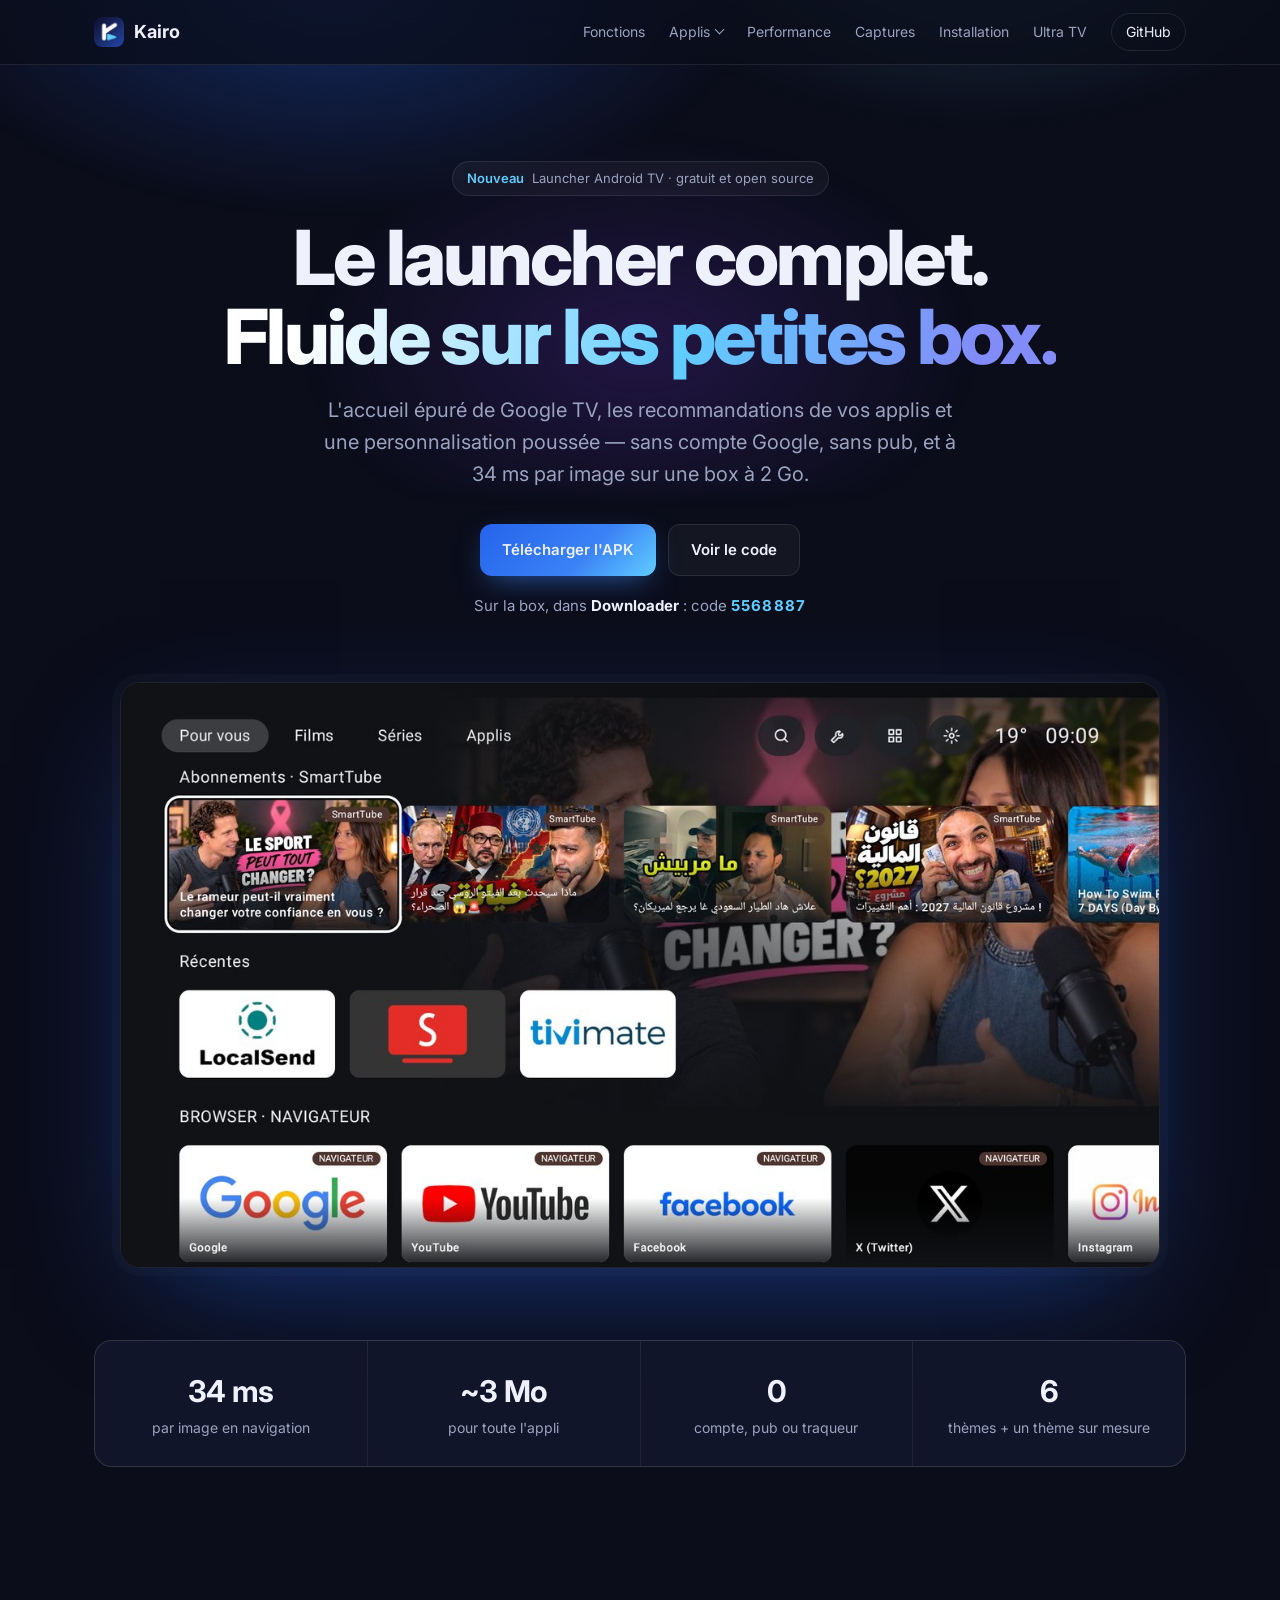
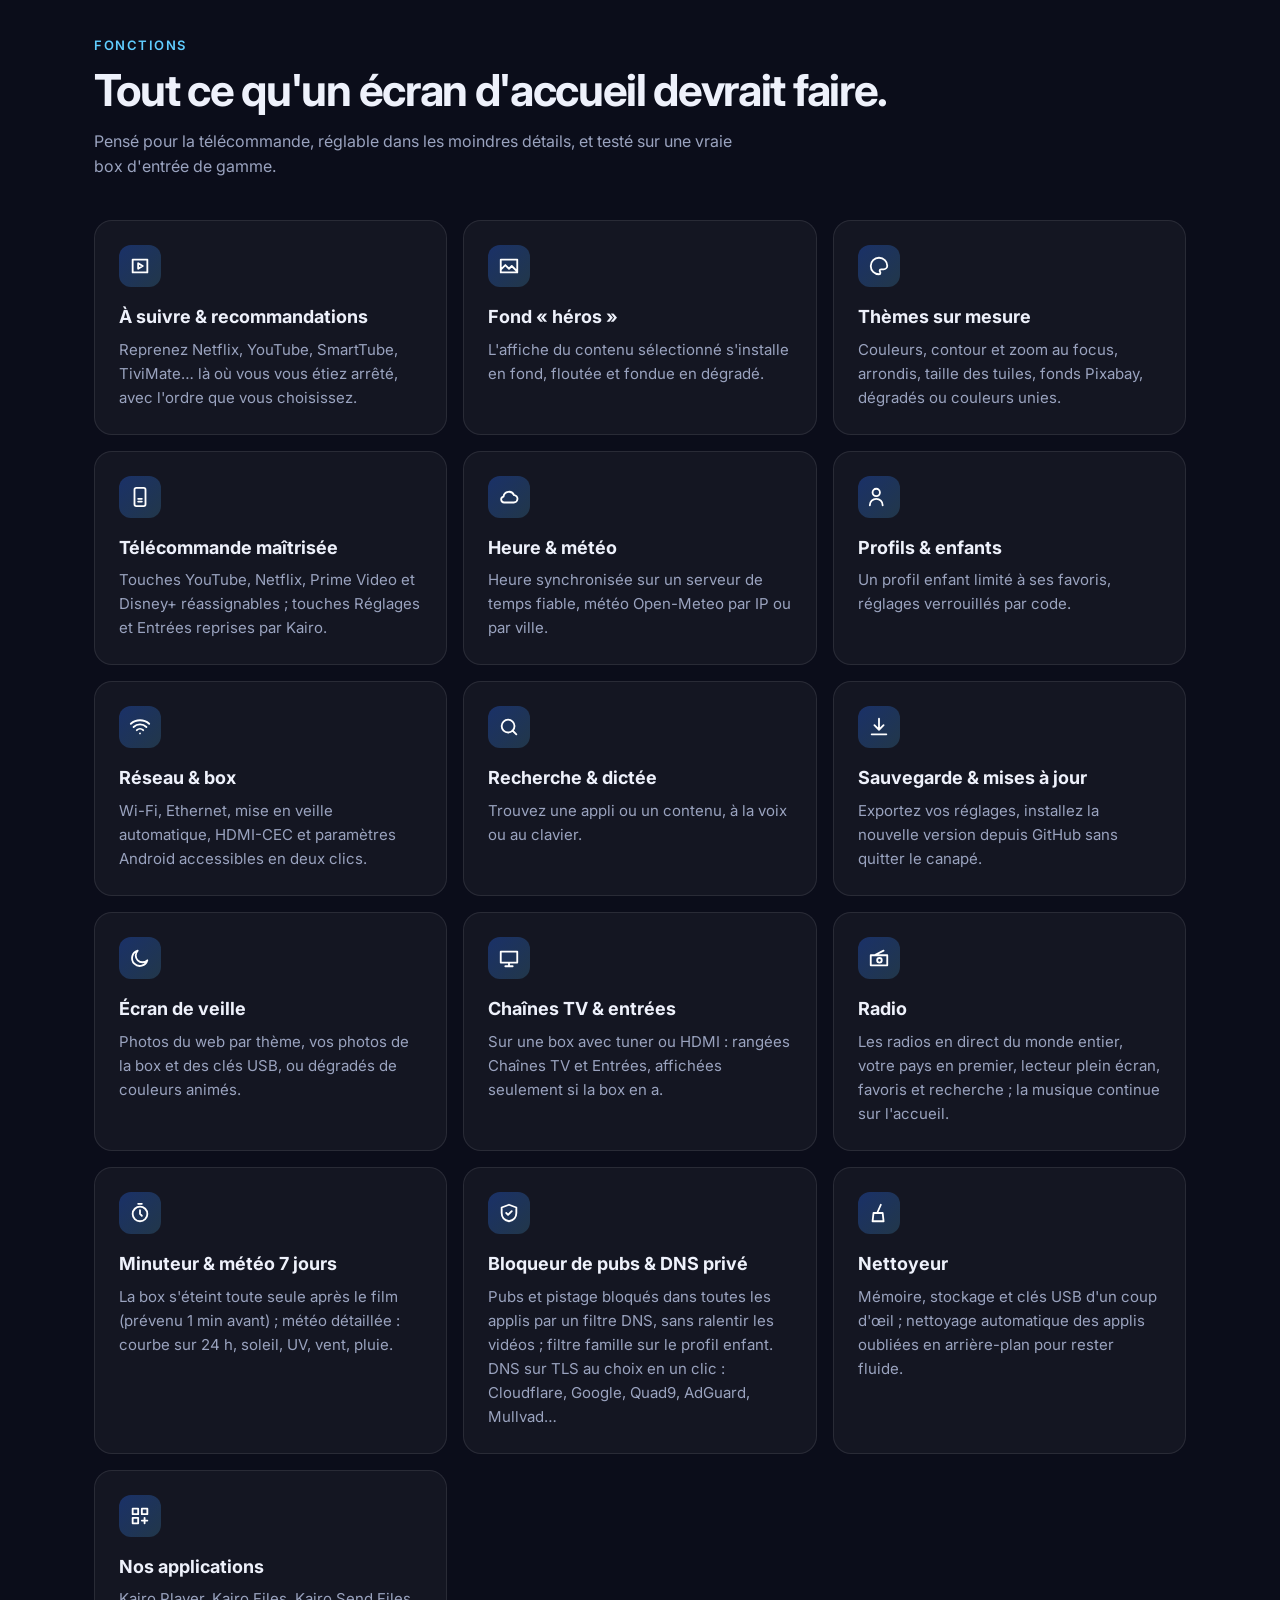
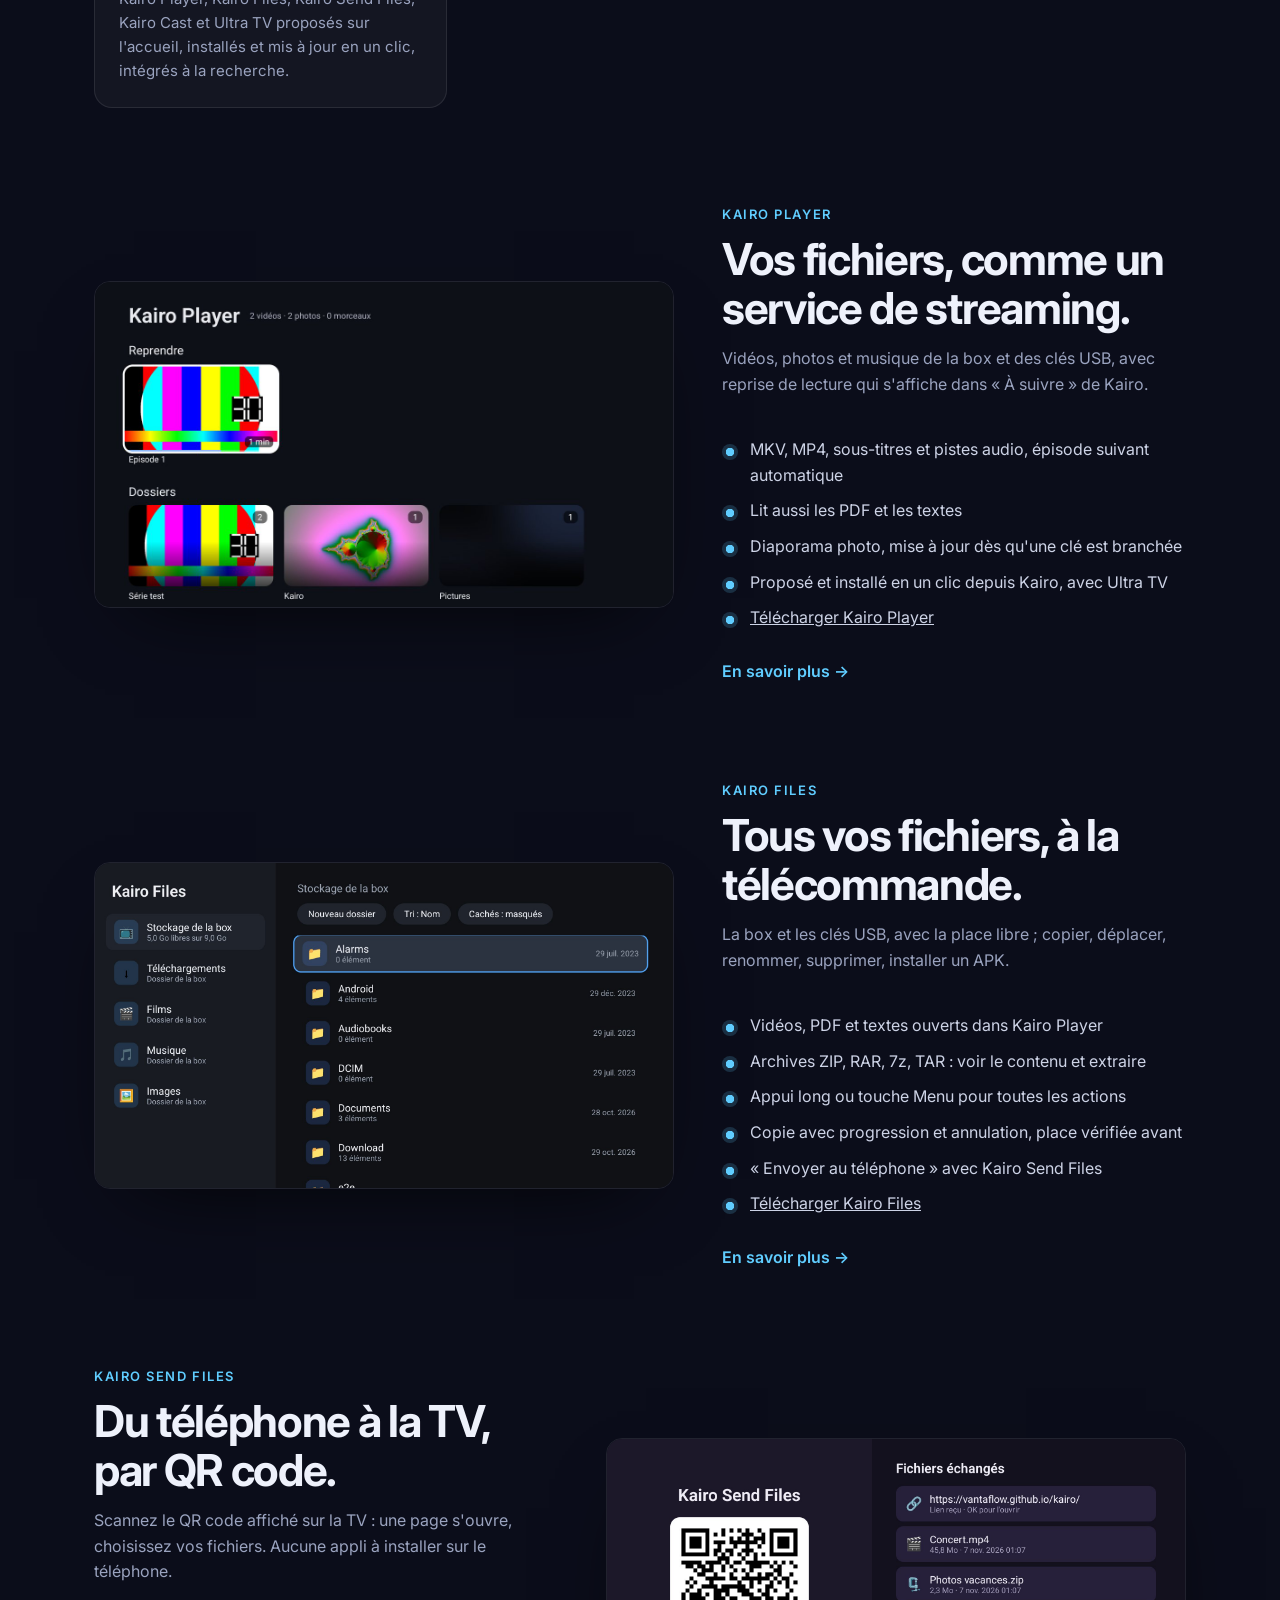
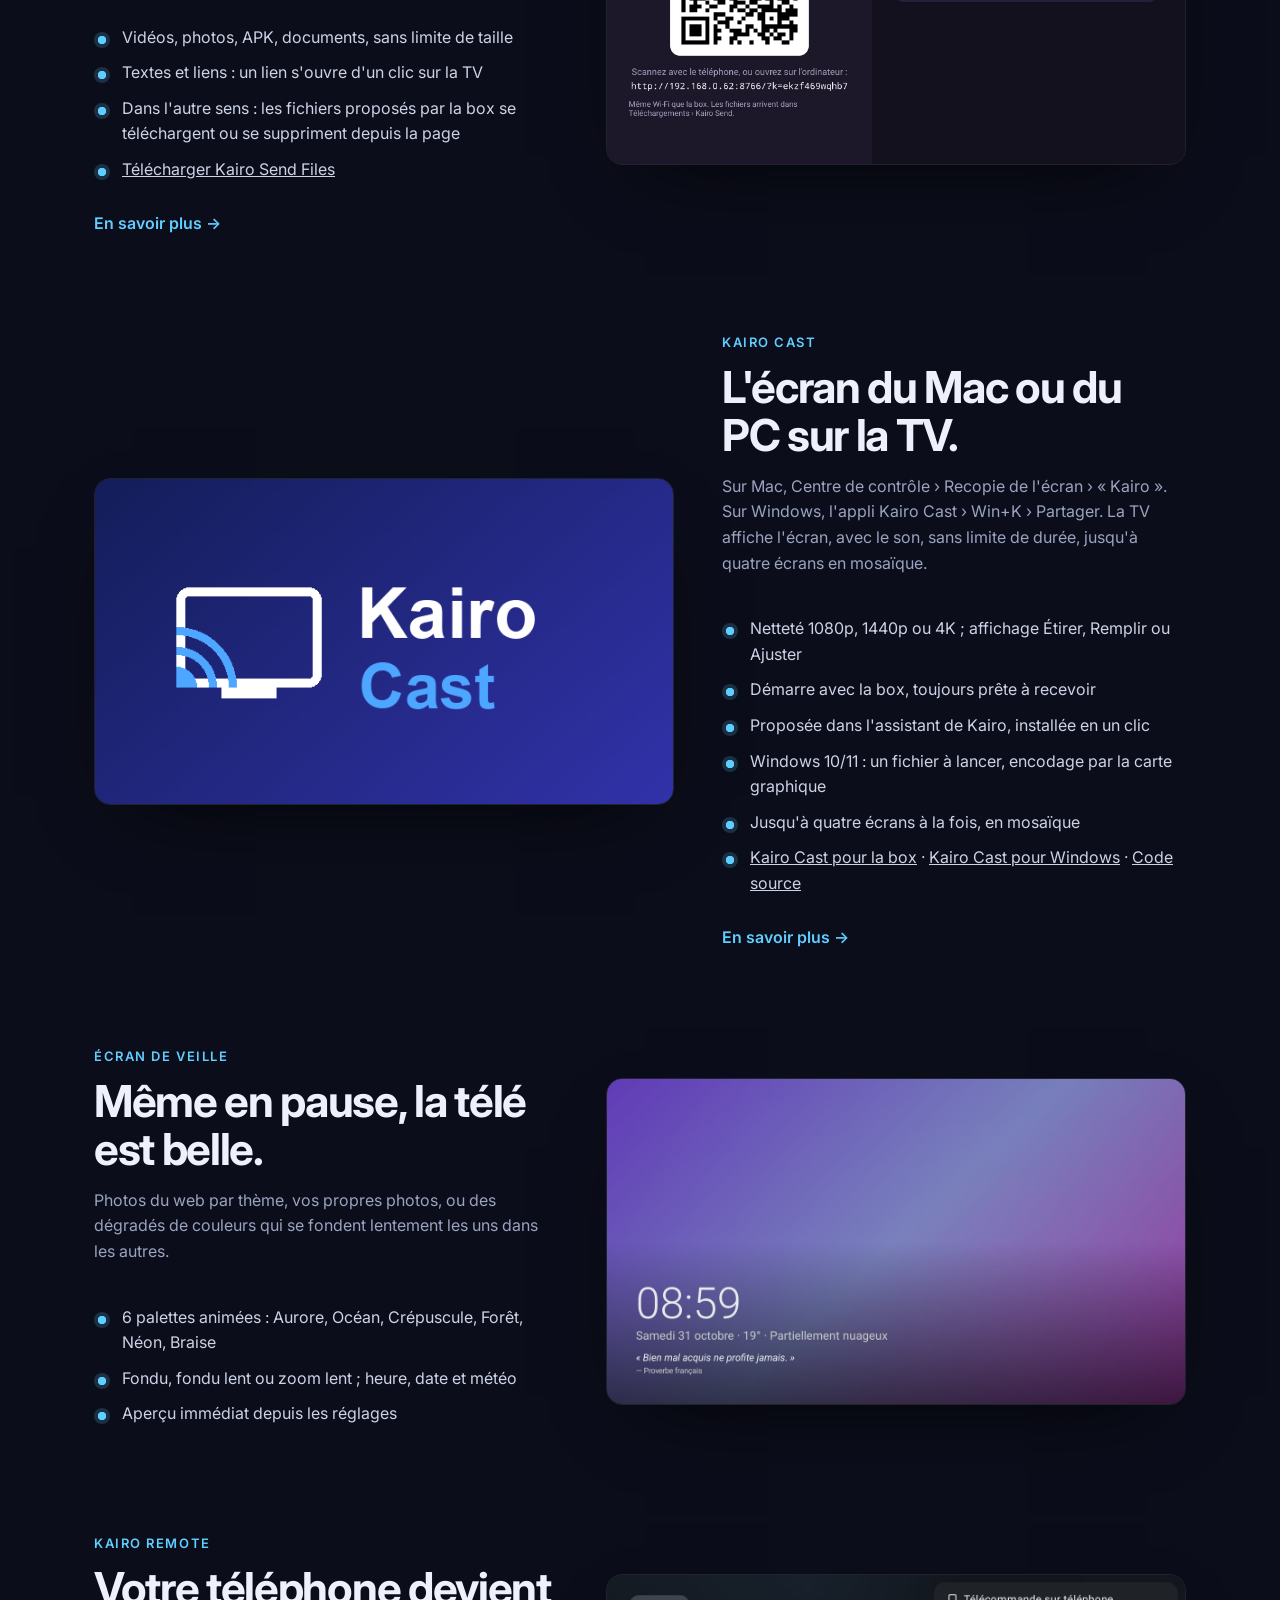
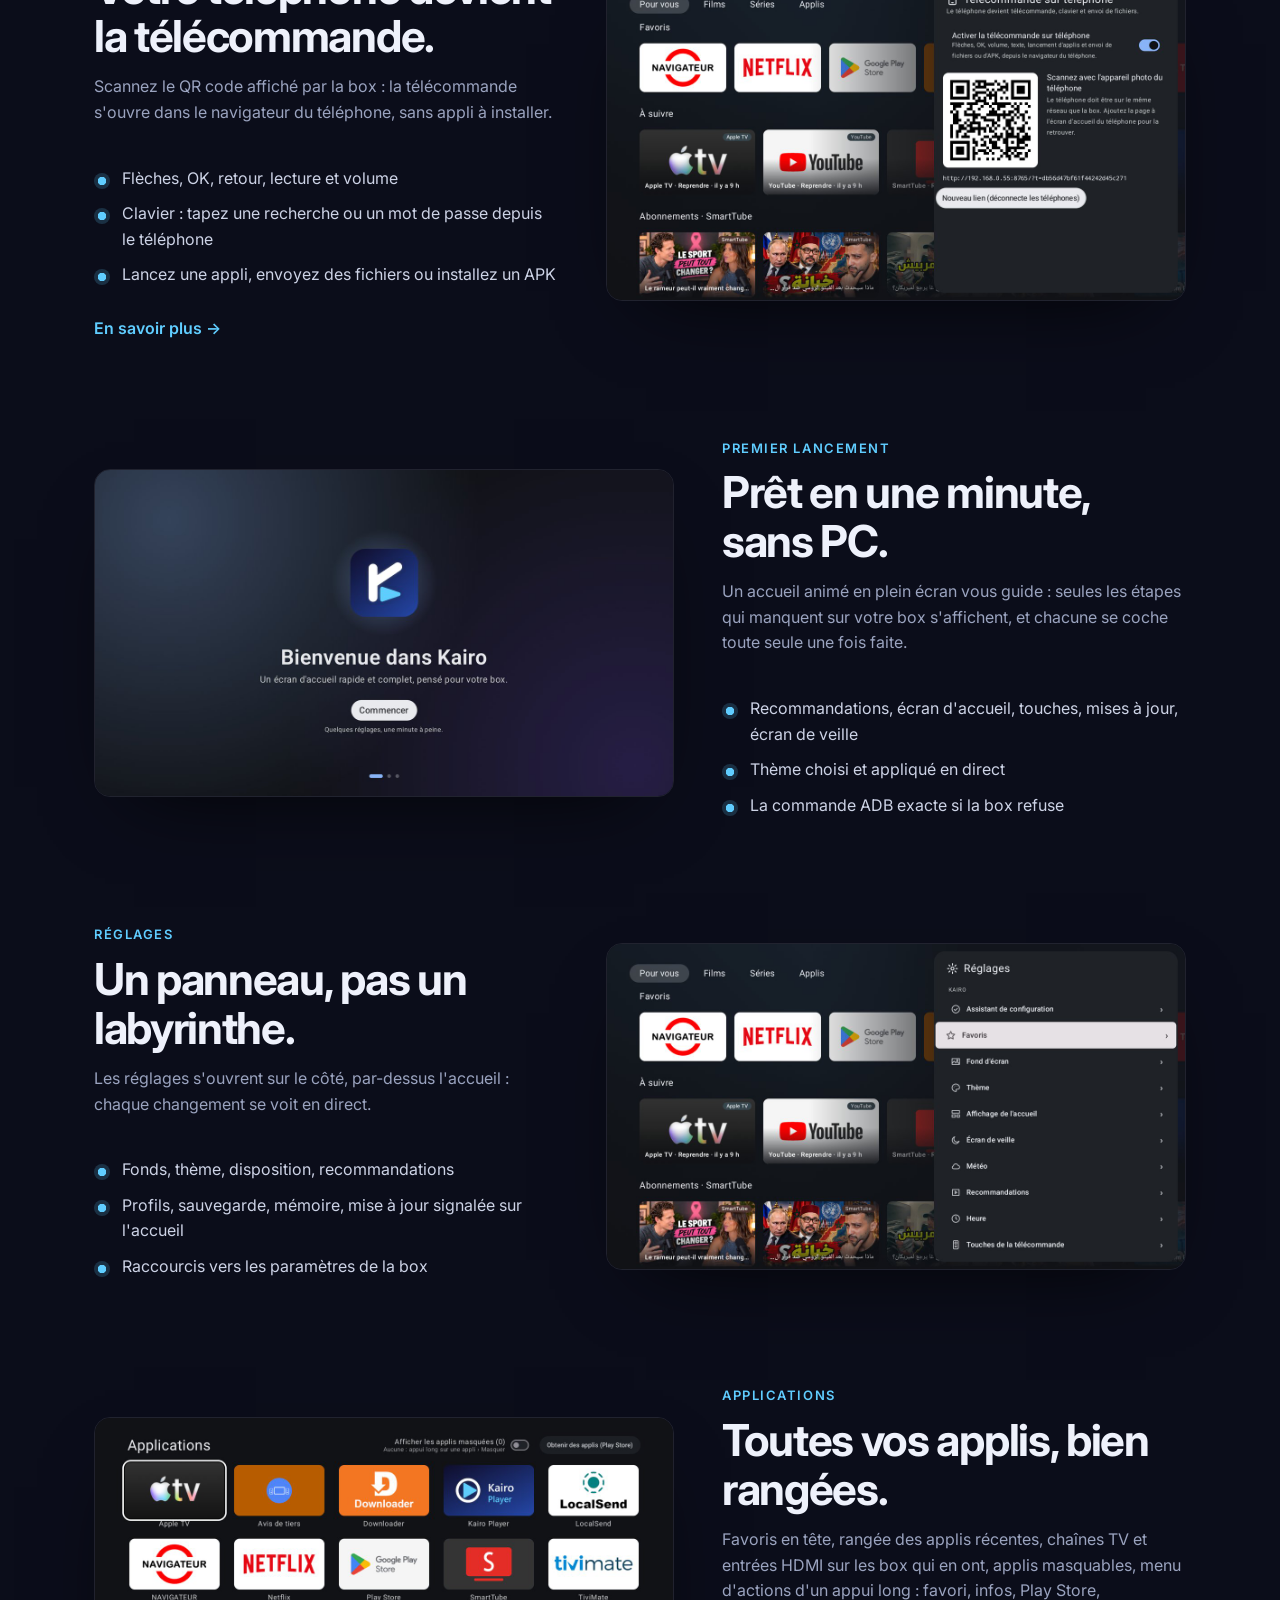
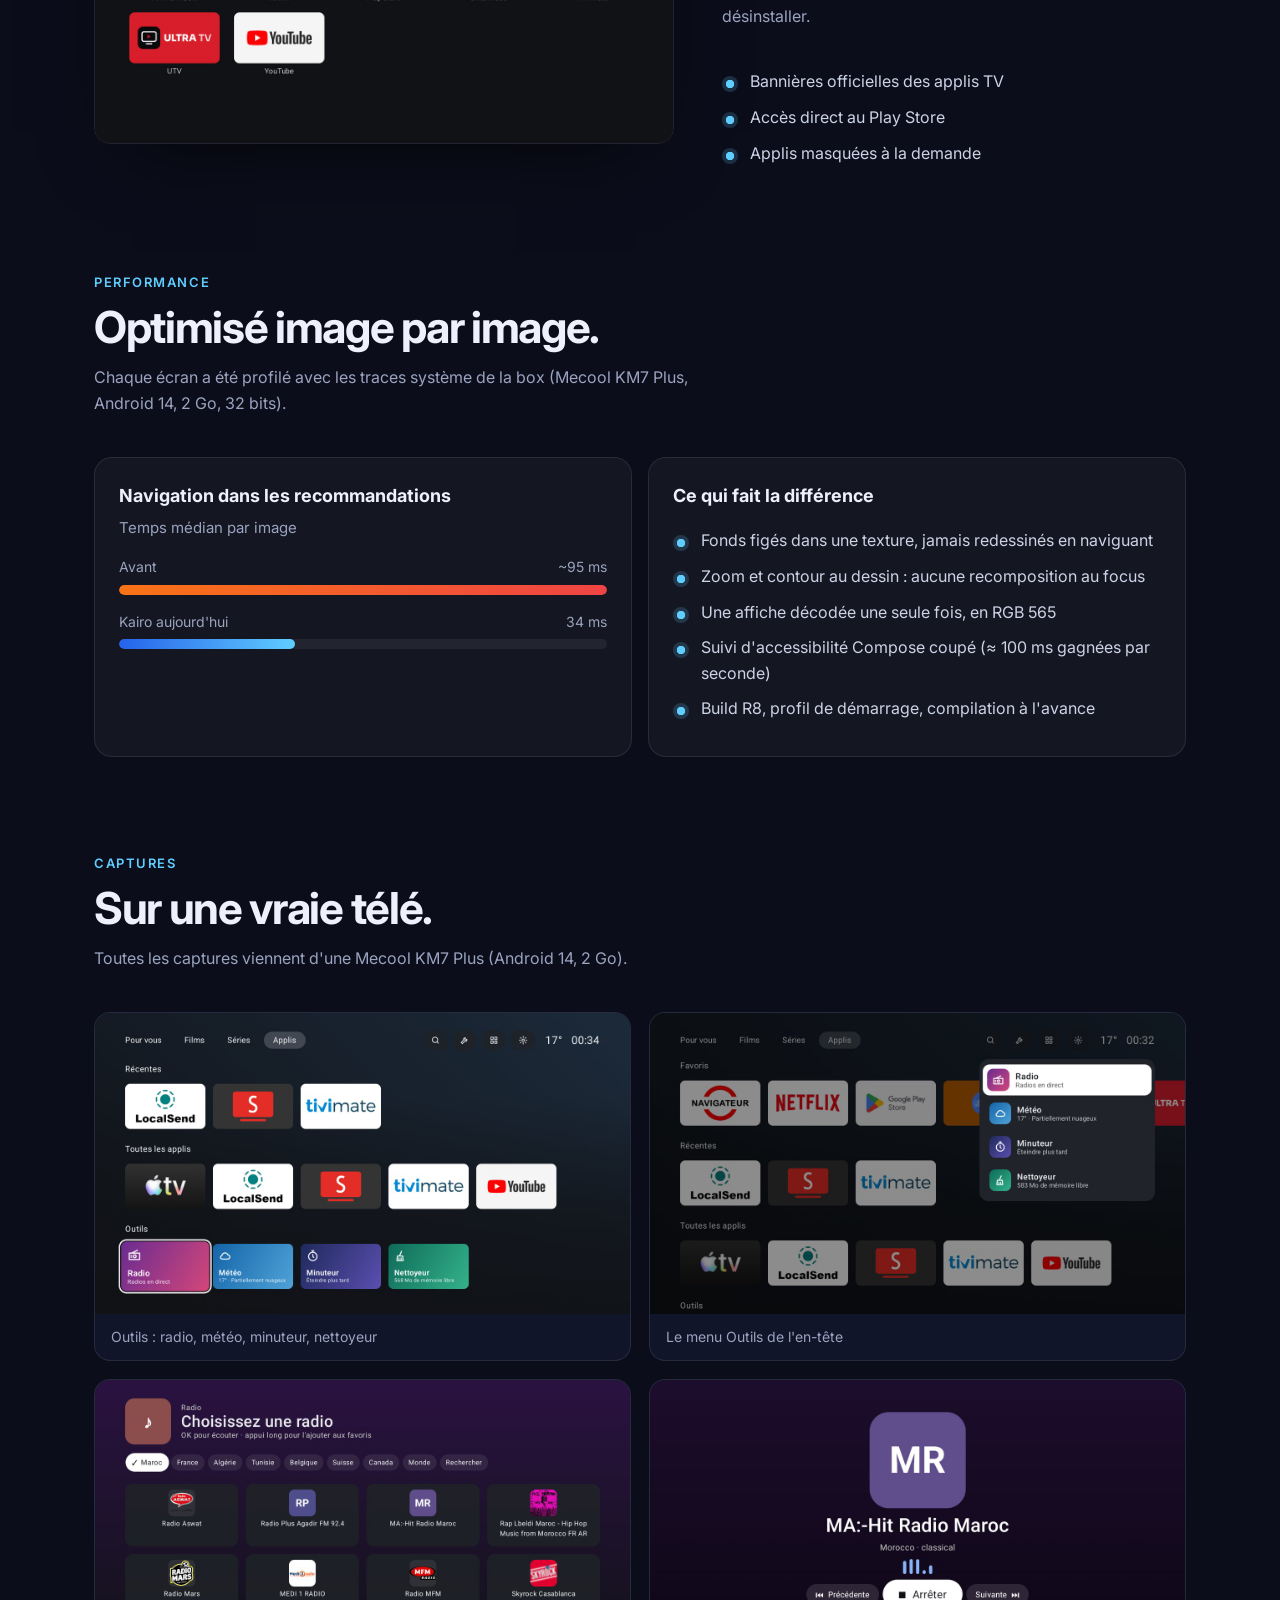
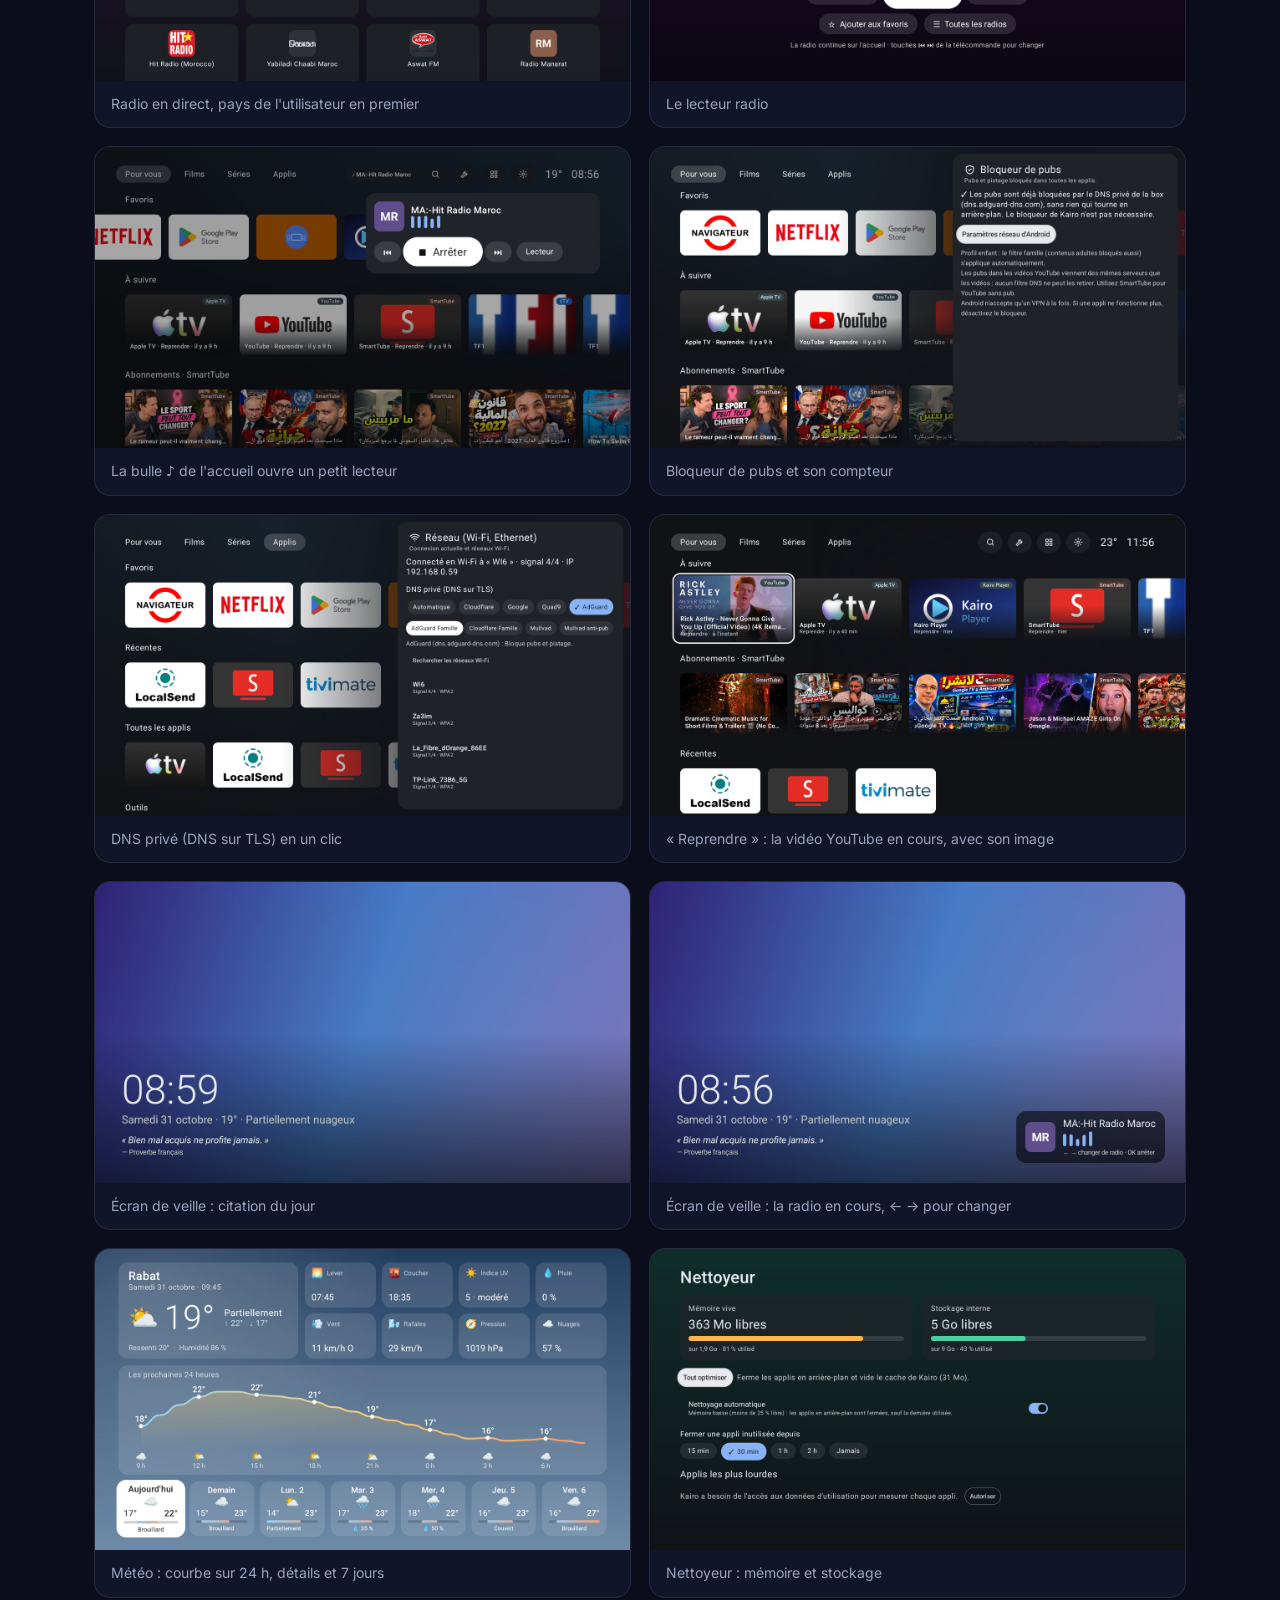
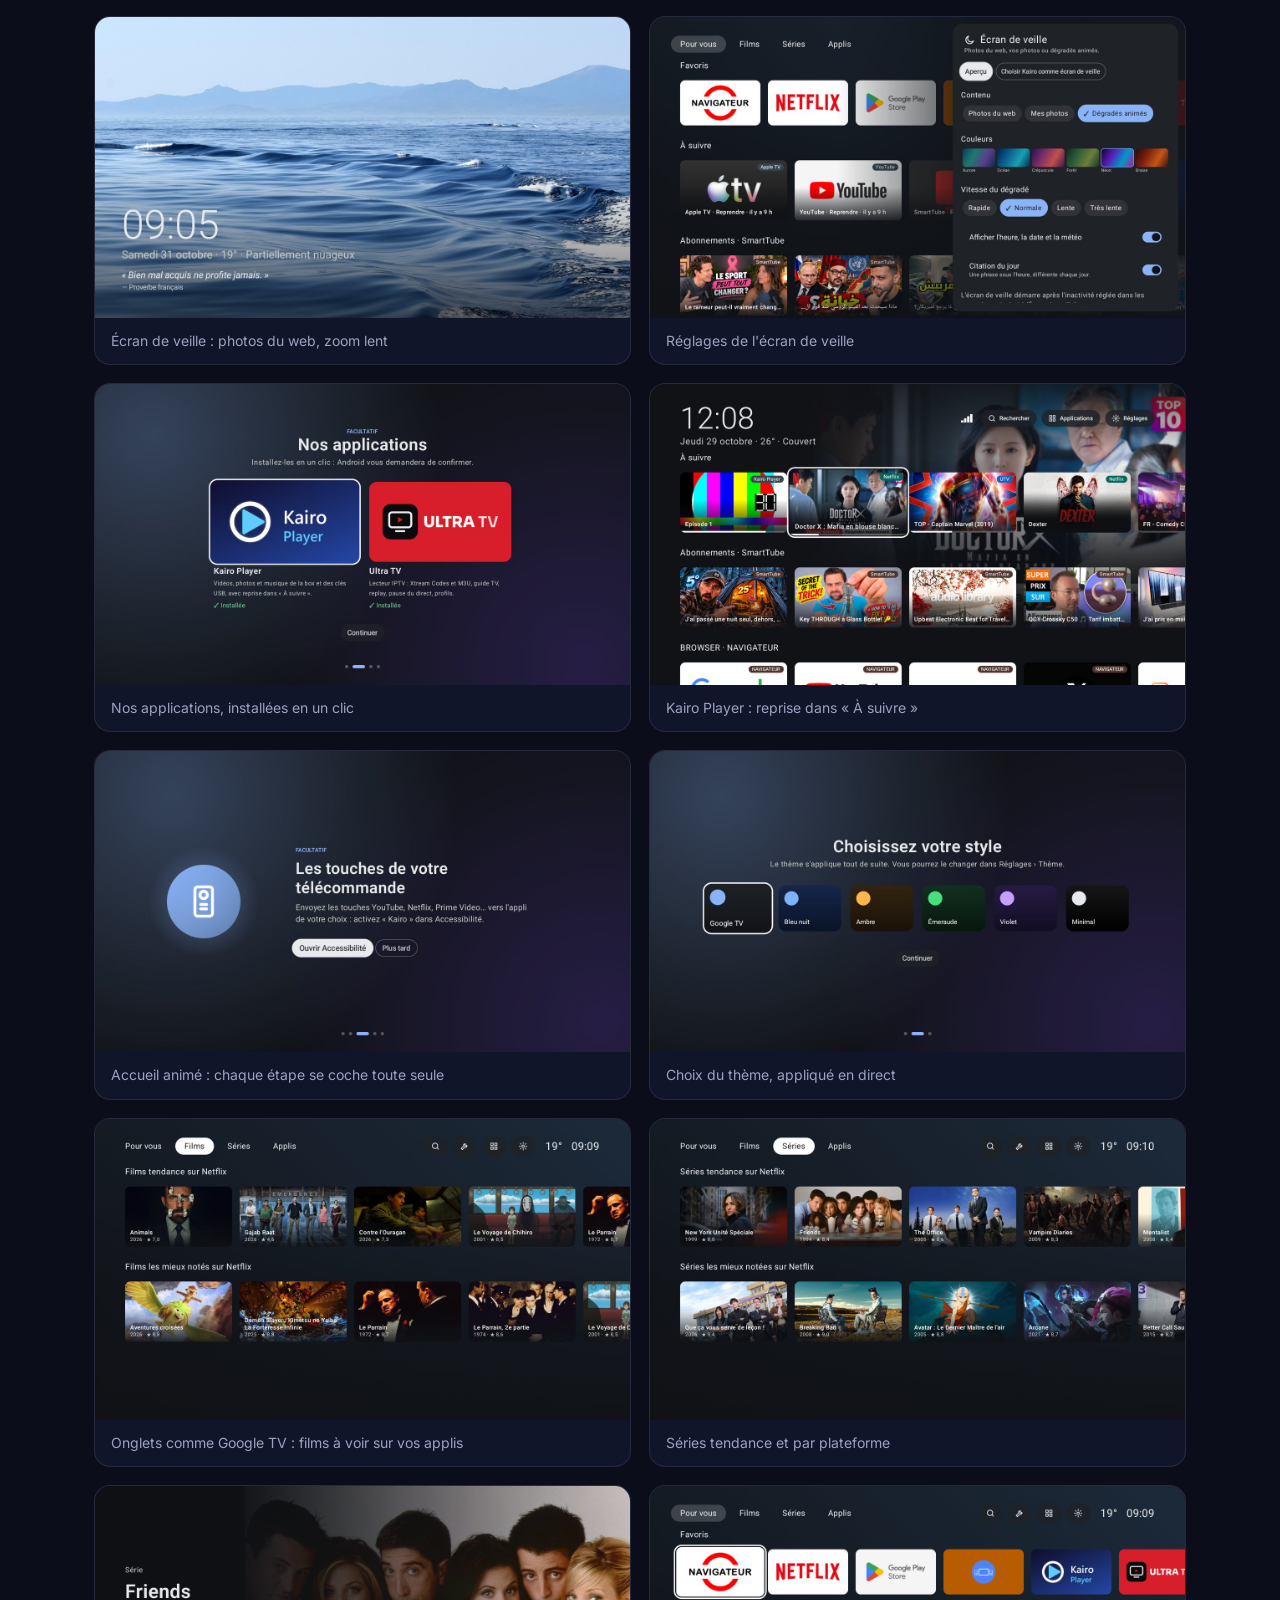
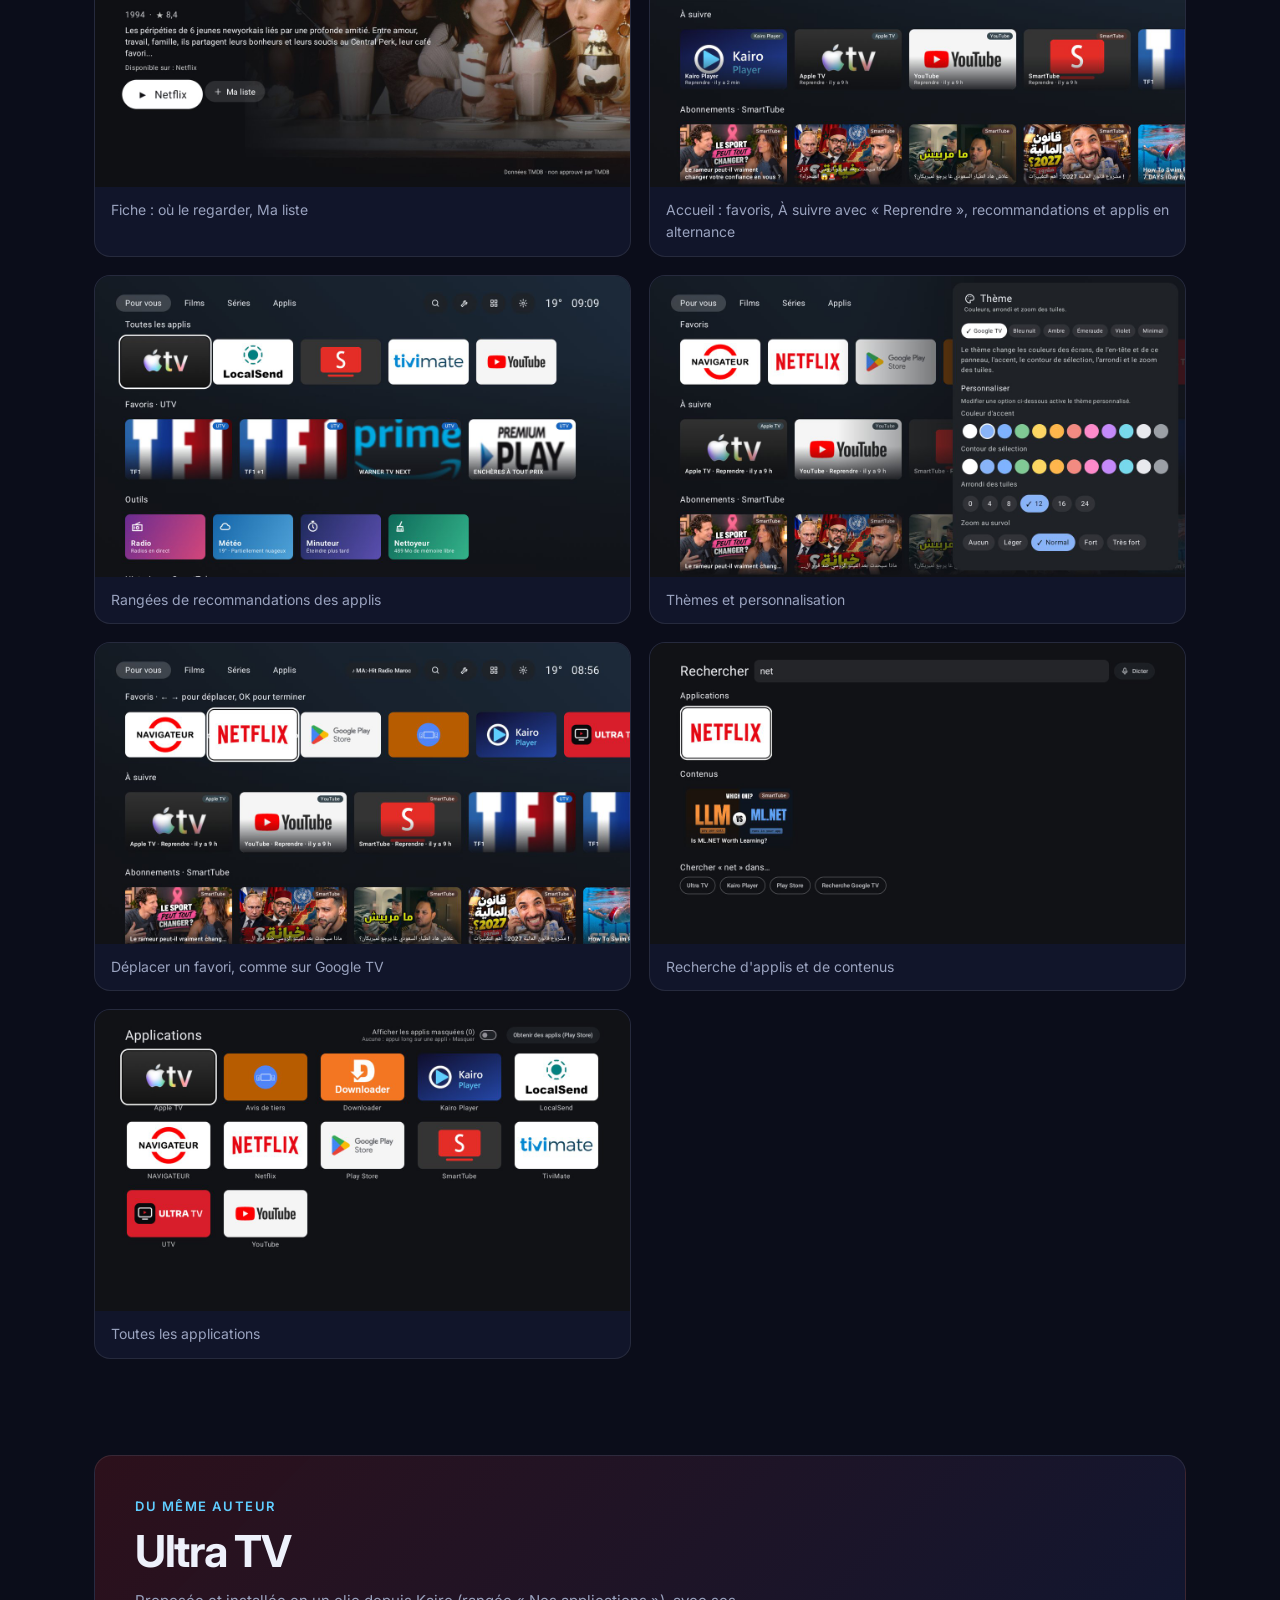
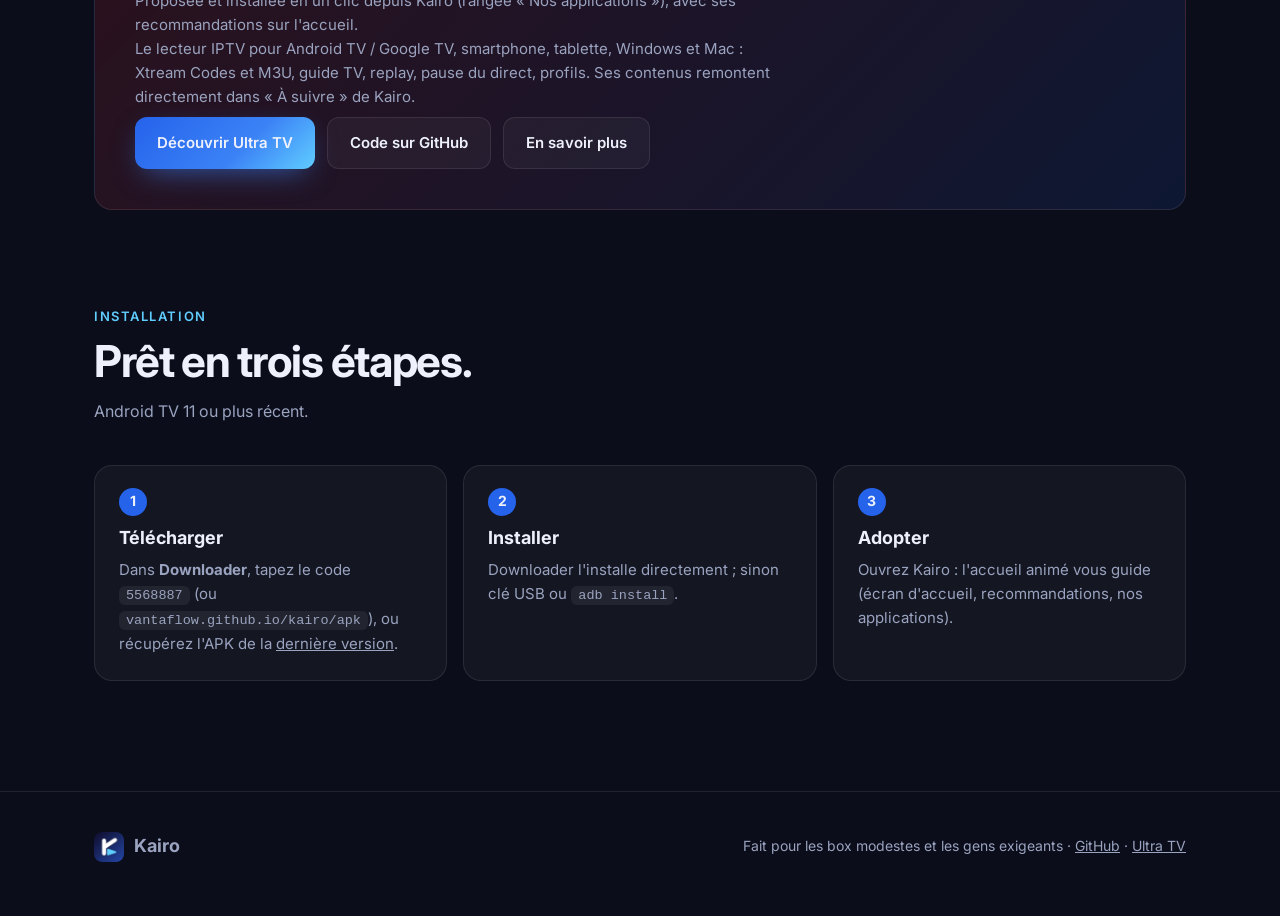
==== commit bc9d0841: "Site : page Kairo Cast à jour (Win+K, mosaïque, installation détaillée)" ====
--- a/docs/index.html
+++ b/docs/index.html
@@ -151,12 +151,13 @@
     <div class="text">
       <div class="eyebrow">Kairo Cast</div>
       <h2>L'écran du Mac ou du PC sur la TV.</h2>
-      <p class="sub">Sur Mac, Centre de contrôle › Recopie de l'écran › « Kairo ». Sur Windows, l'appli Kairo Cast › Recopier. La TV affiche l'écran, avec le son, sans limite de durée.</p>
+      <p class="sub">Sur Mac, Centre de contrôle › Recopie de l'écran › « Kairo ». Sur Windows, l'appli Kairo Cast › Win+K › Partager. La TV affiche l'écran, avec le son, sans limite de durée, jusqu'à quatre écrans en mosaïque.</p>
       <ul class="checks">
         <li>Netteté 1080p, 1440p ou 4K ; affichage Étirer, Remplir ou Ajuster</li>
         <li>Démarre avec la box, toujours prête à recevoir</li>
         <li>Proposée dans l'assistant de Kairo, installée en un clic</li>
-        <li>Windows 10/11 : encodage par la carte graphique, rien à installer</li>
+        <li>Windows 10/11 : un fichier à lancer, encodage par la carte graphique</li>
+        <li>Jusqu'à quatre écrans à la fois, en mosaïque</li>
         <li><a href="https://github.com/vantaflow/kairo-cast/releases/latest/download/kairo-cast.apk">Kairo Cast pour la box</a> · <a href="https://github.com/vantaflow/kairo-cast/releases/latest/download/KairoCast.exe">Kairo Cast pour Windows</a> · <a href="https://github.com/vantaflow/kairo-cast">Code source</a></li>
       </ul>
       <a class="more" href="cast.html">En savoir plus →</a>
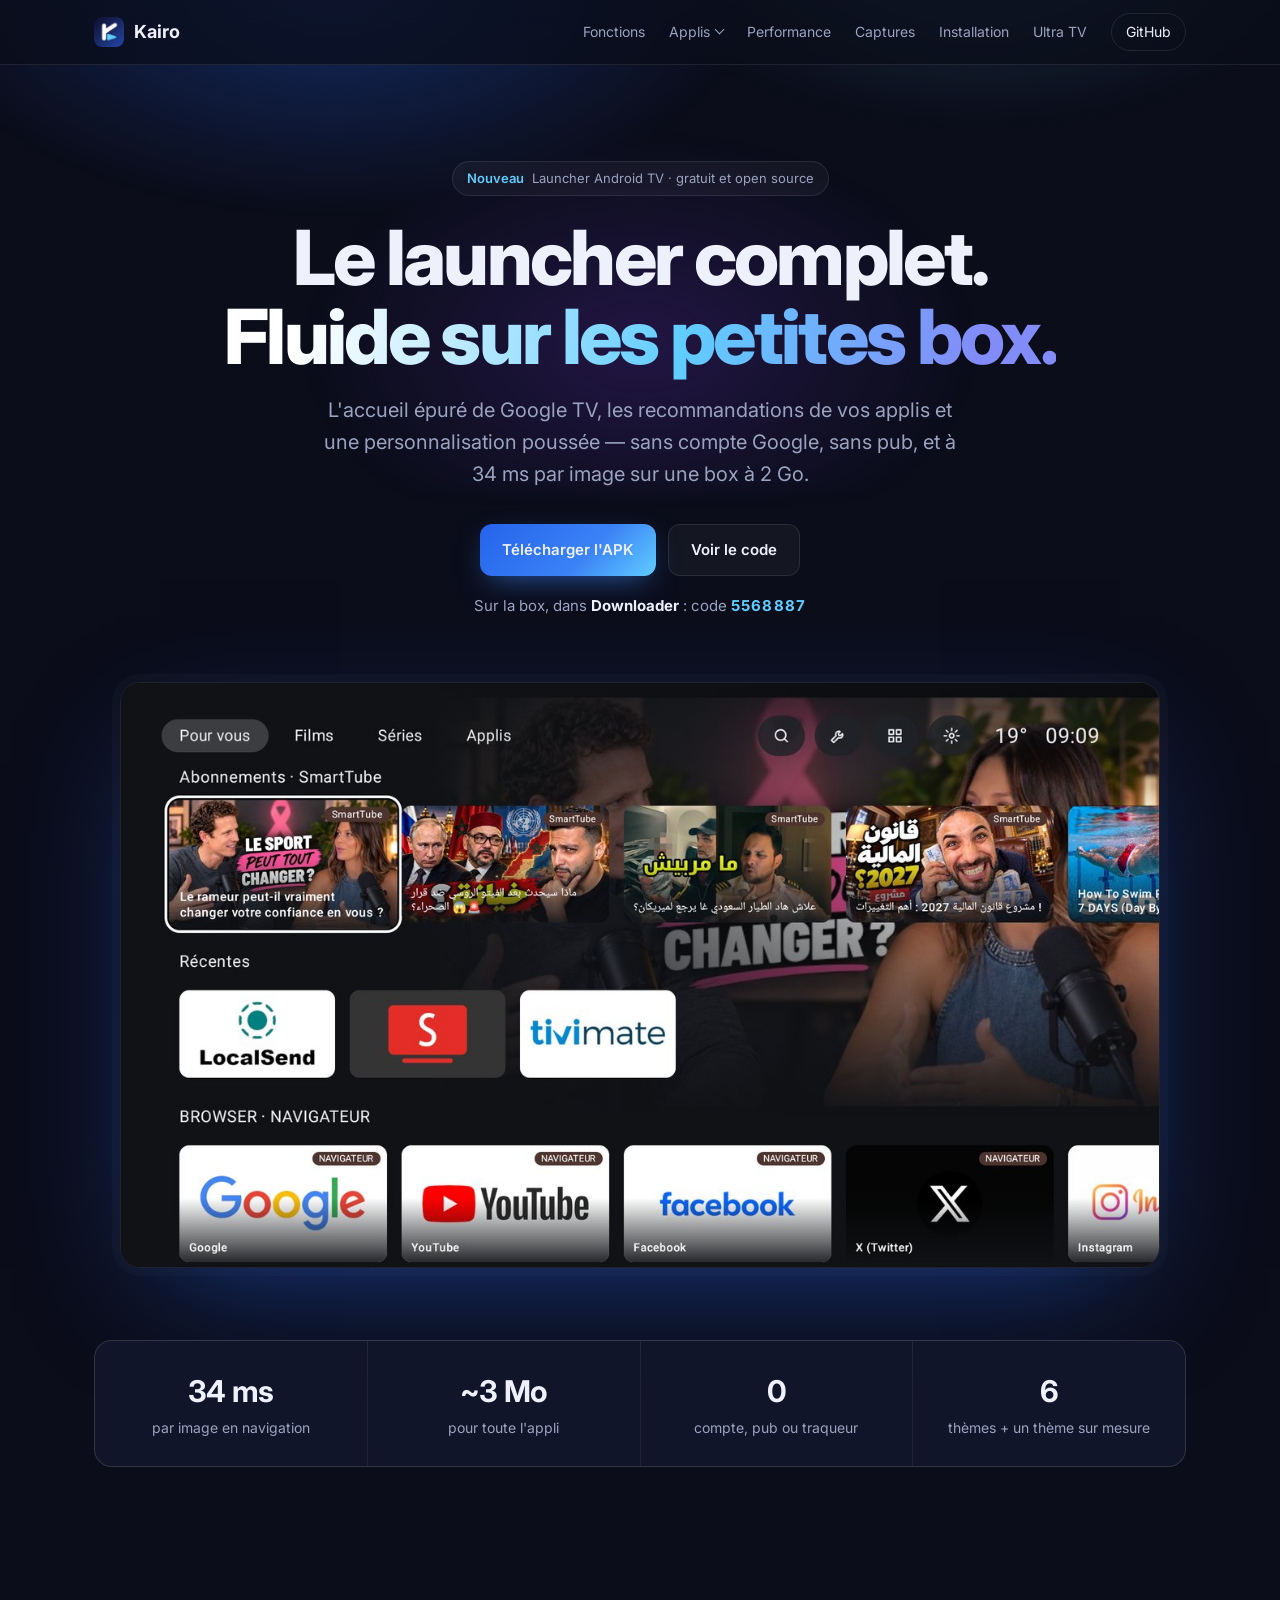
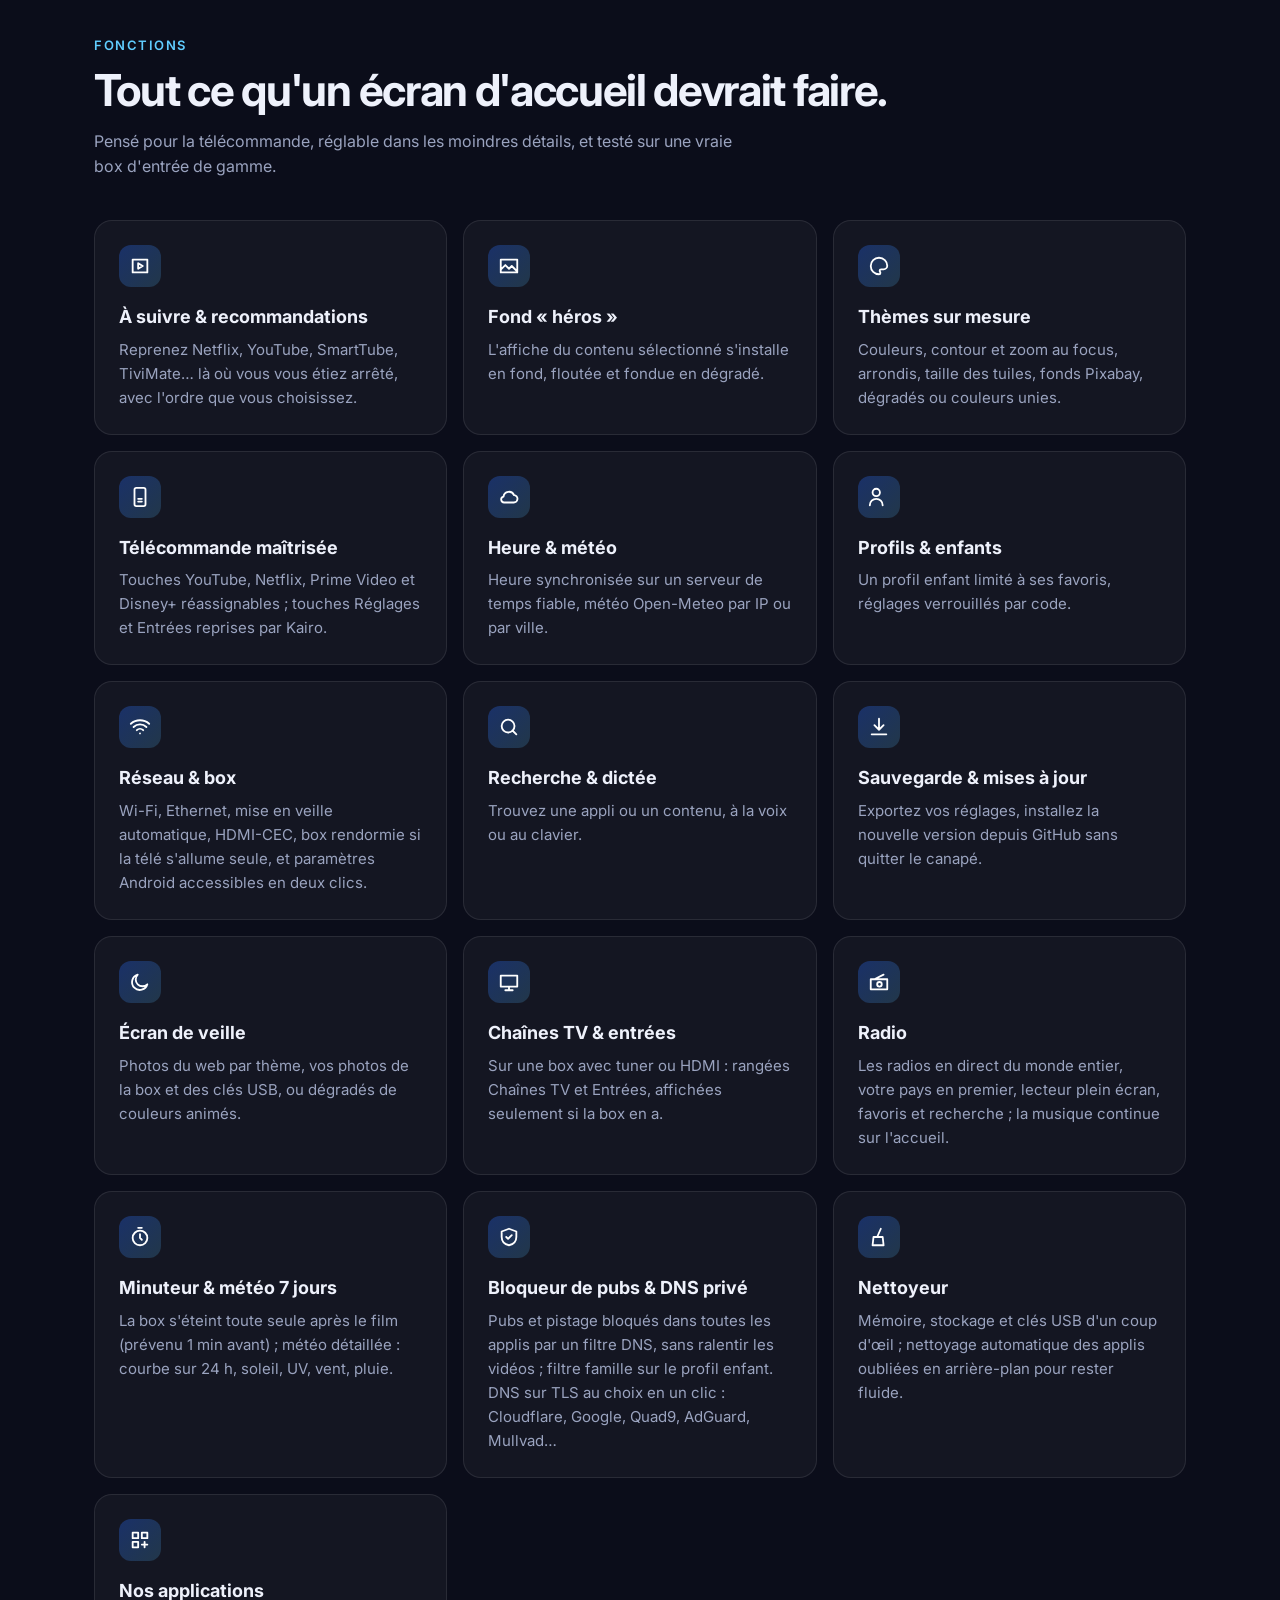
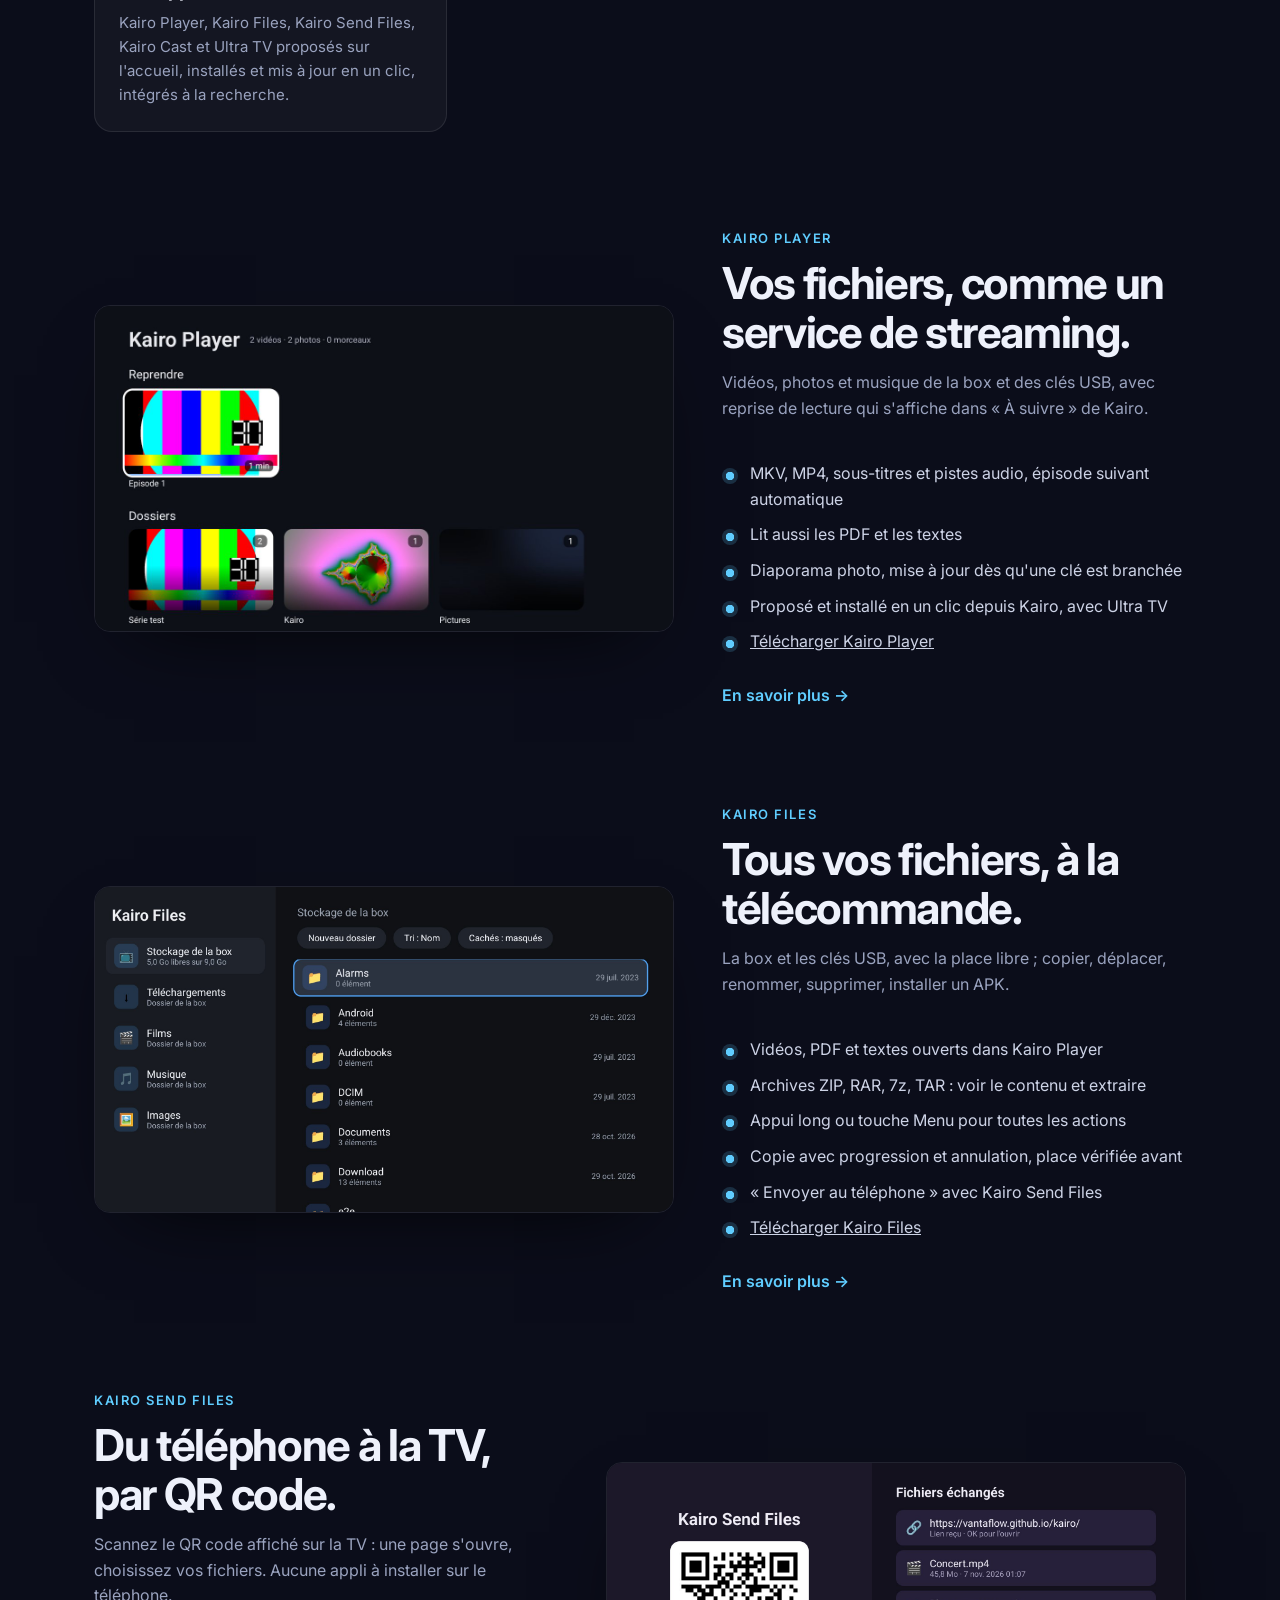
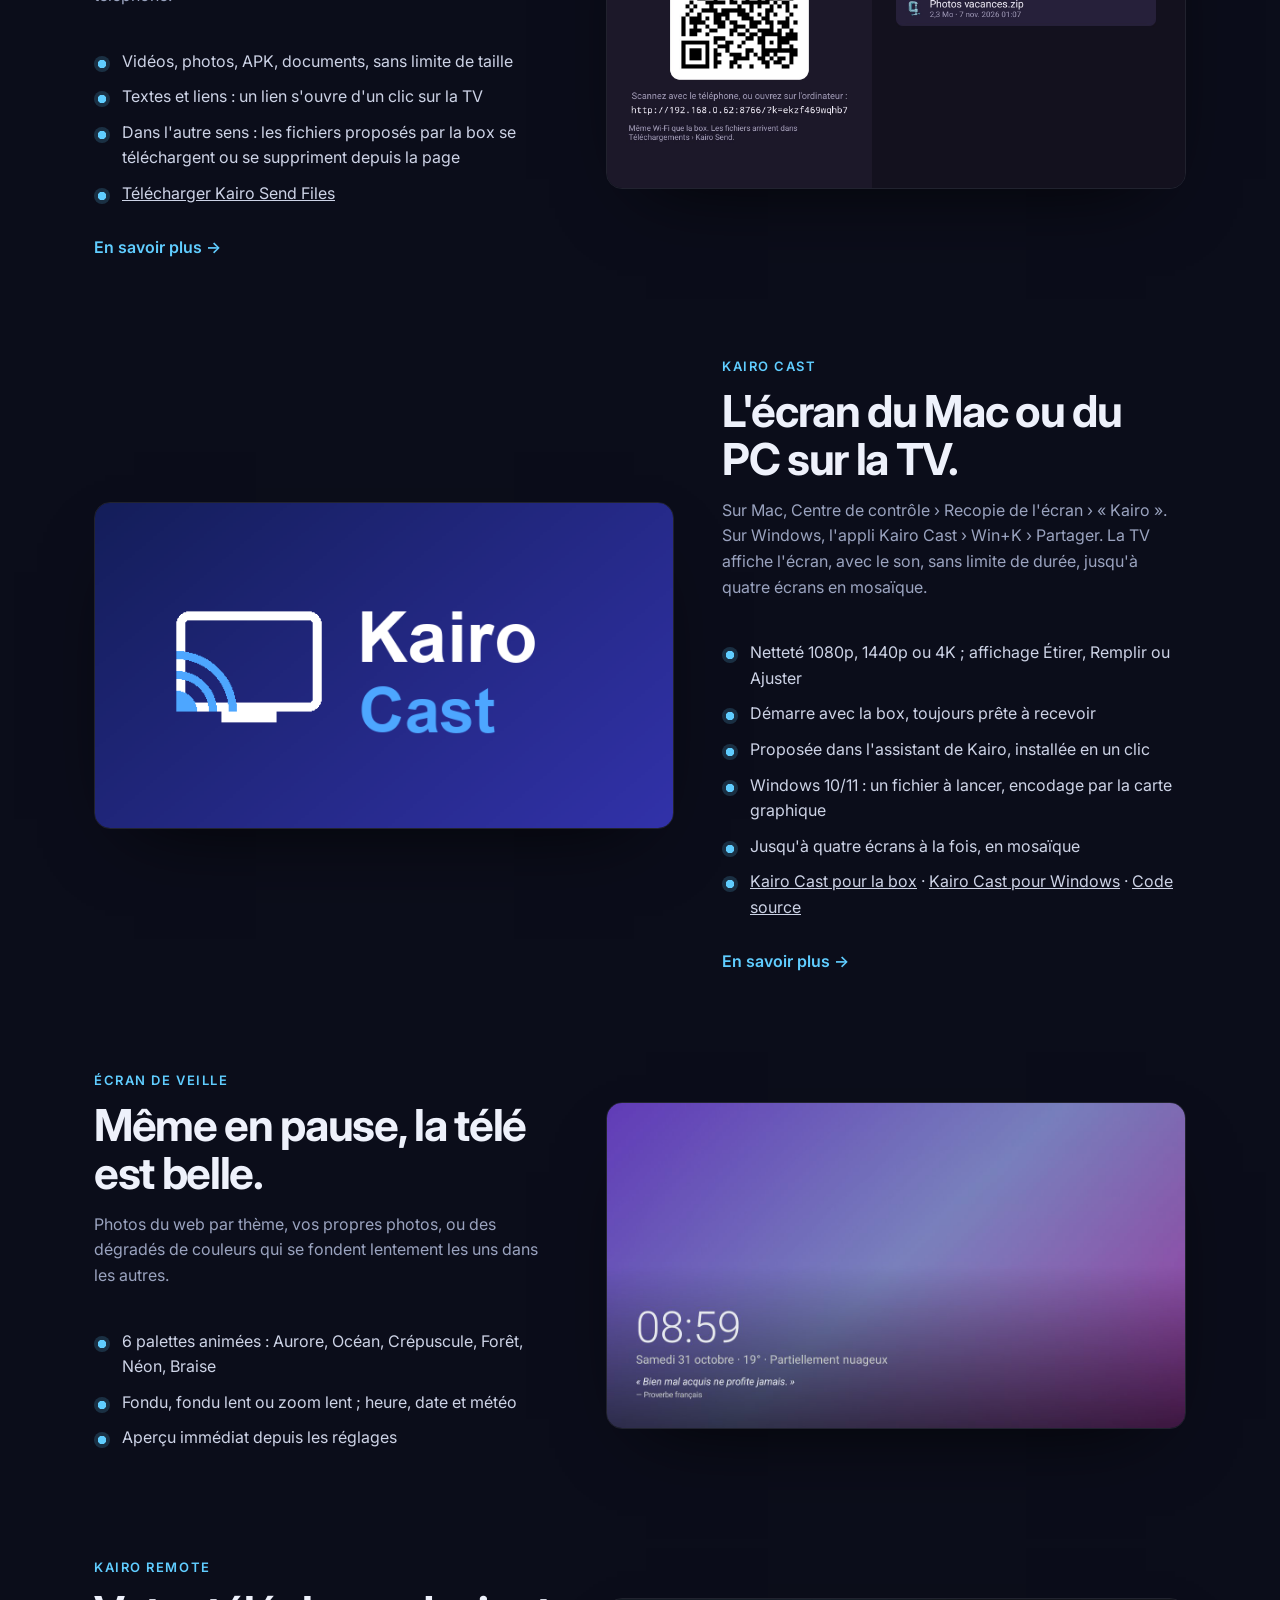
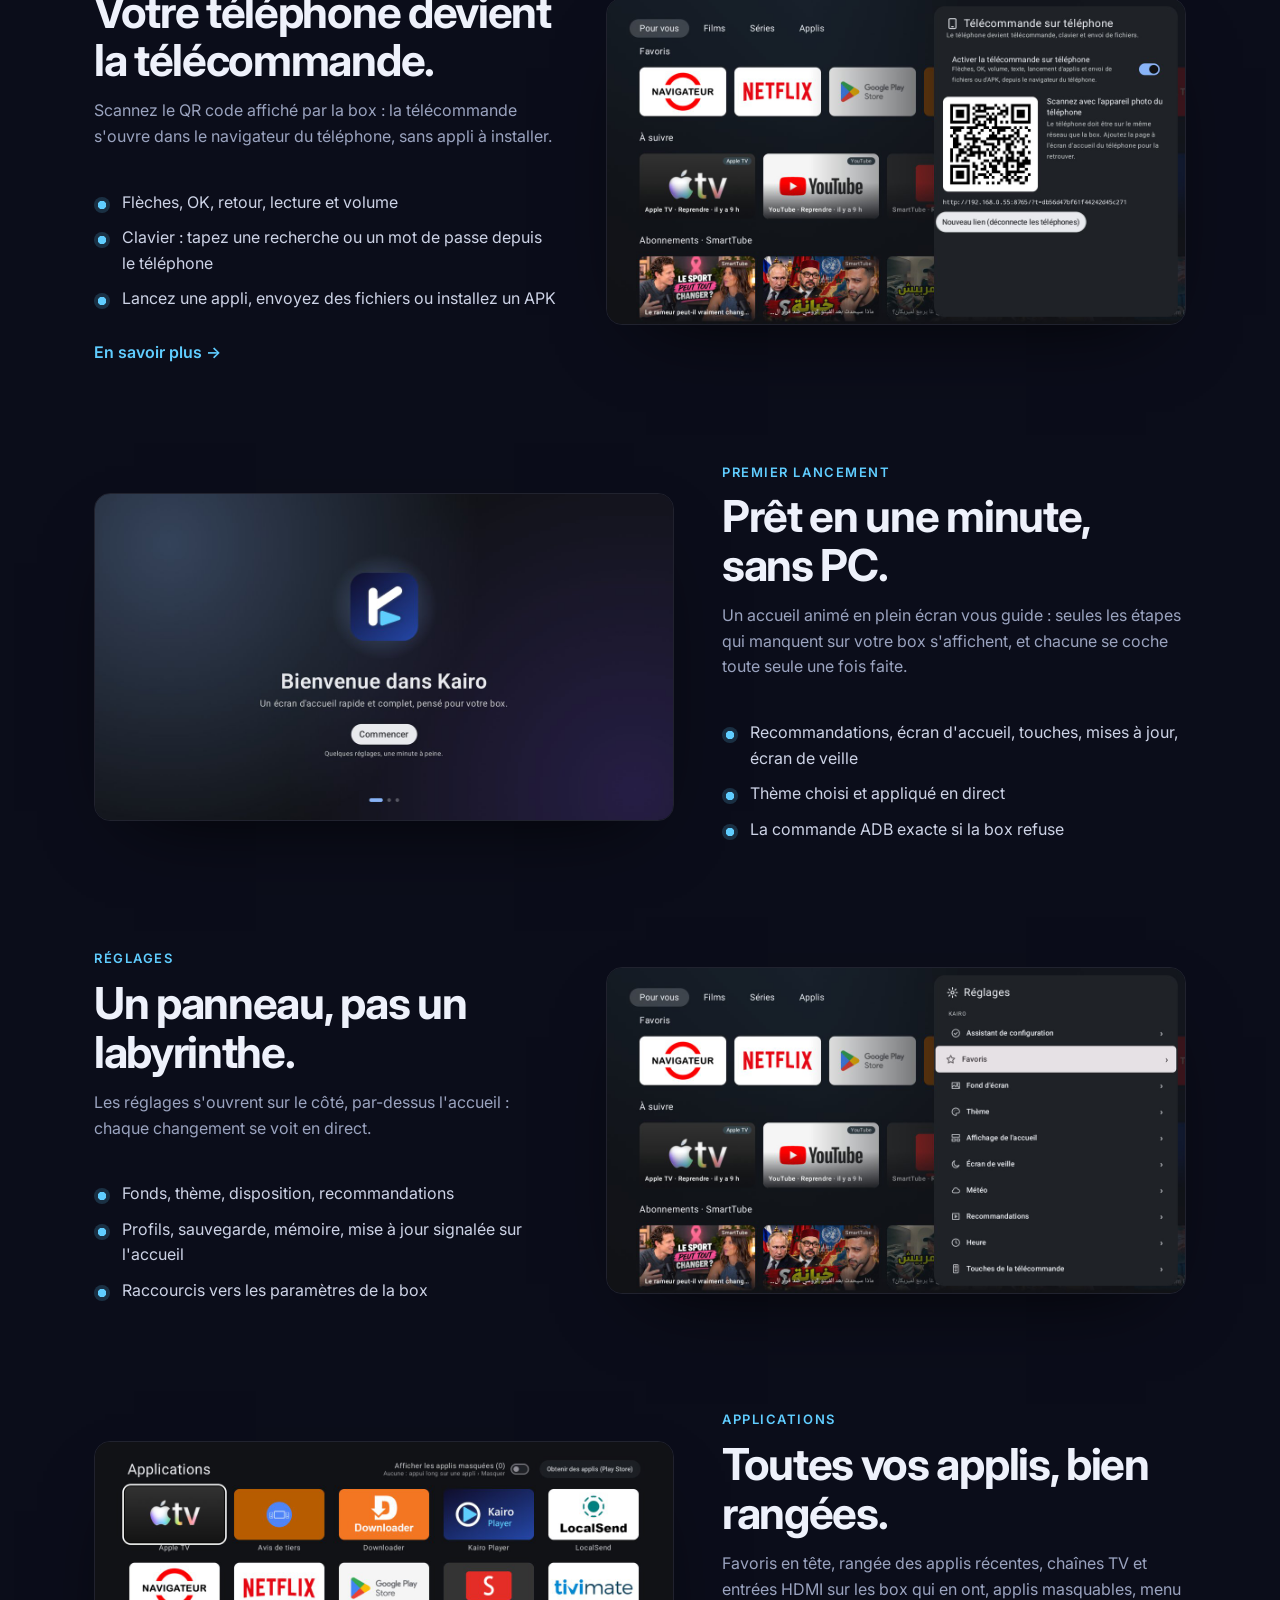
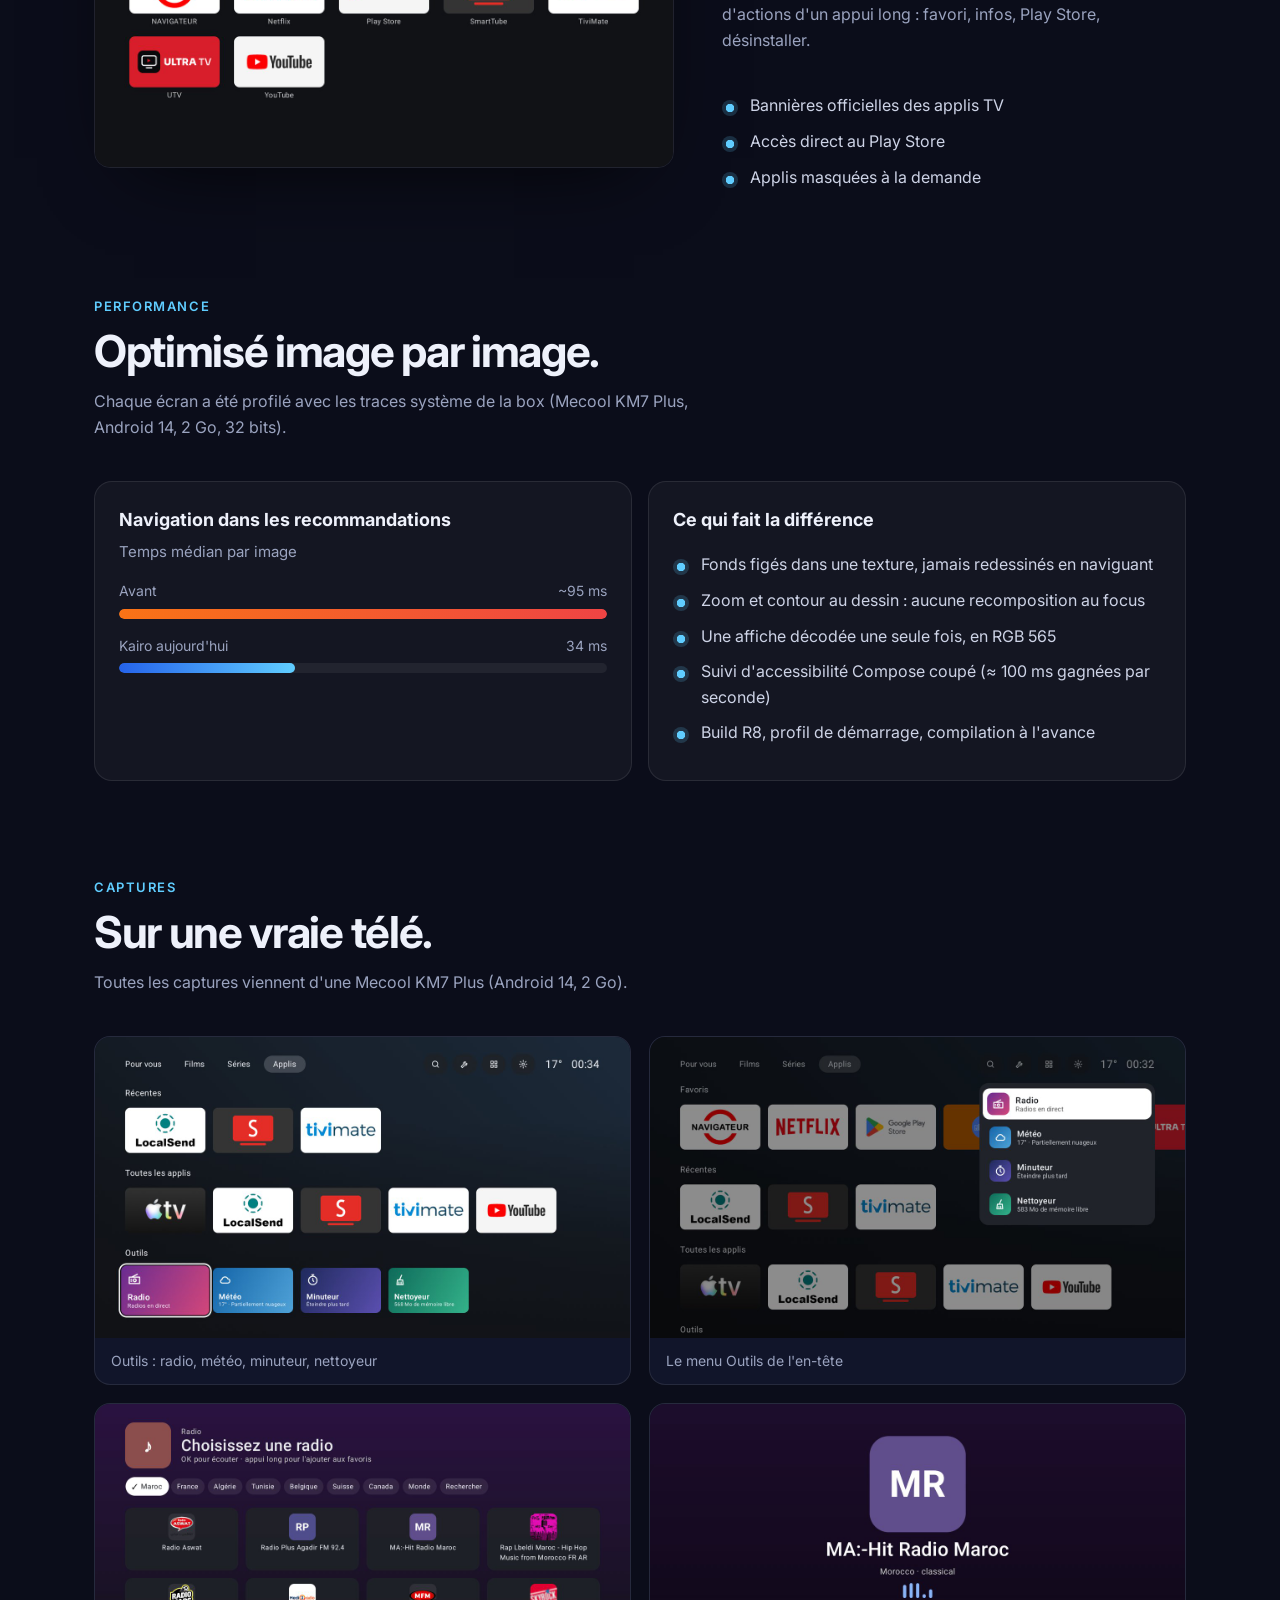
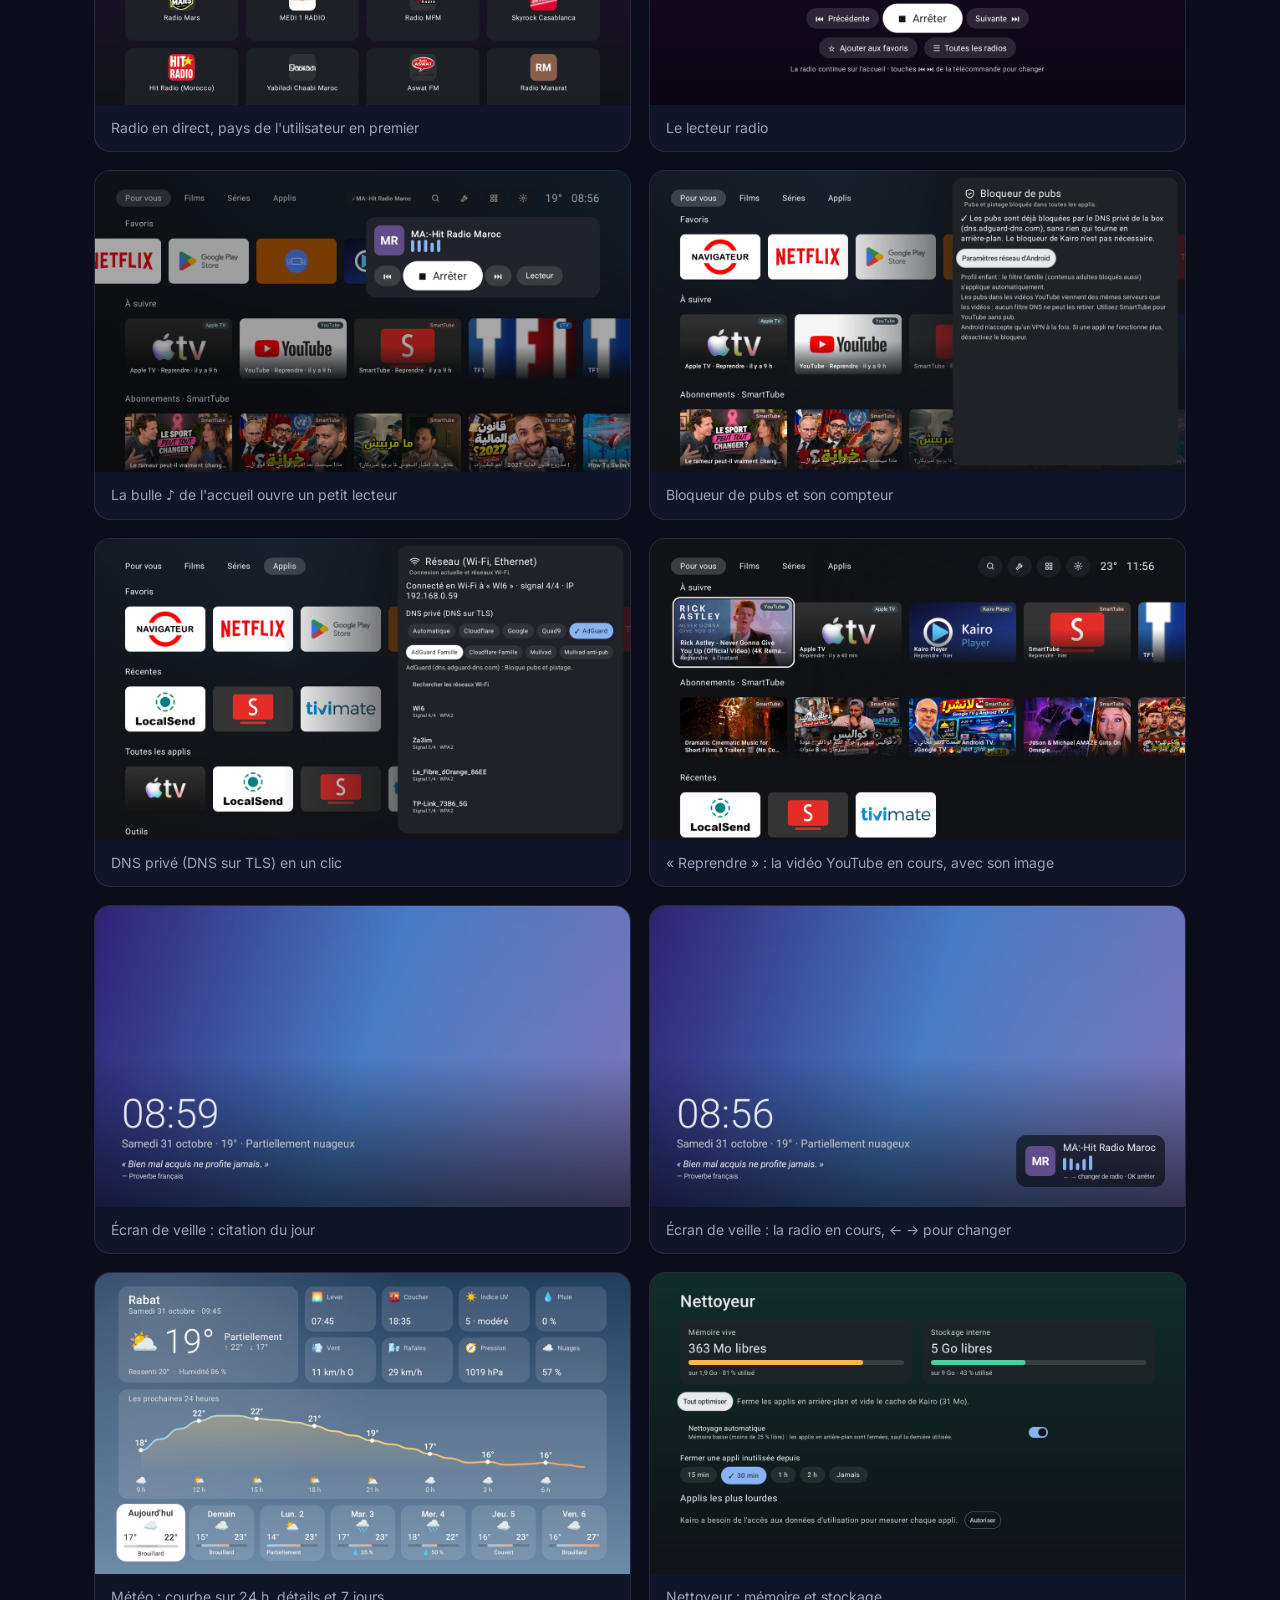
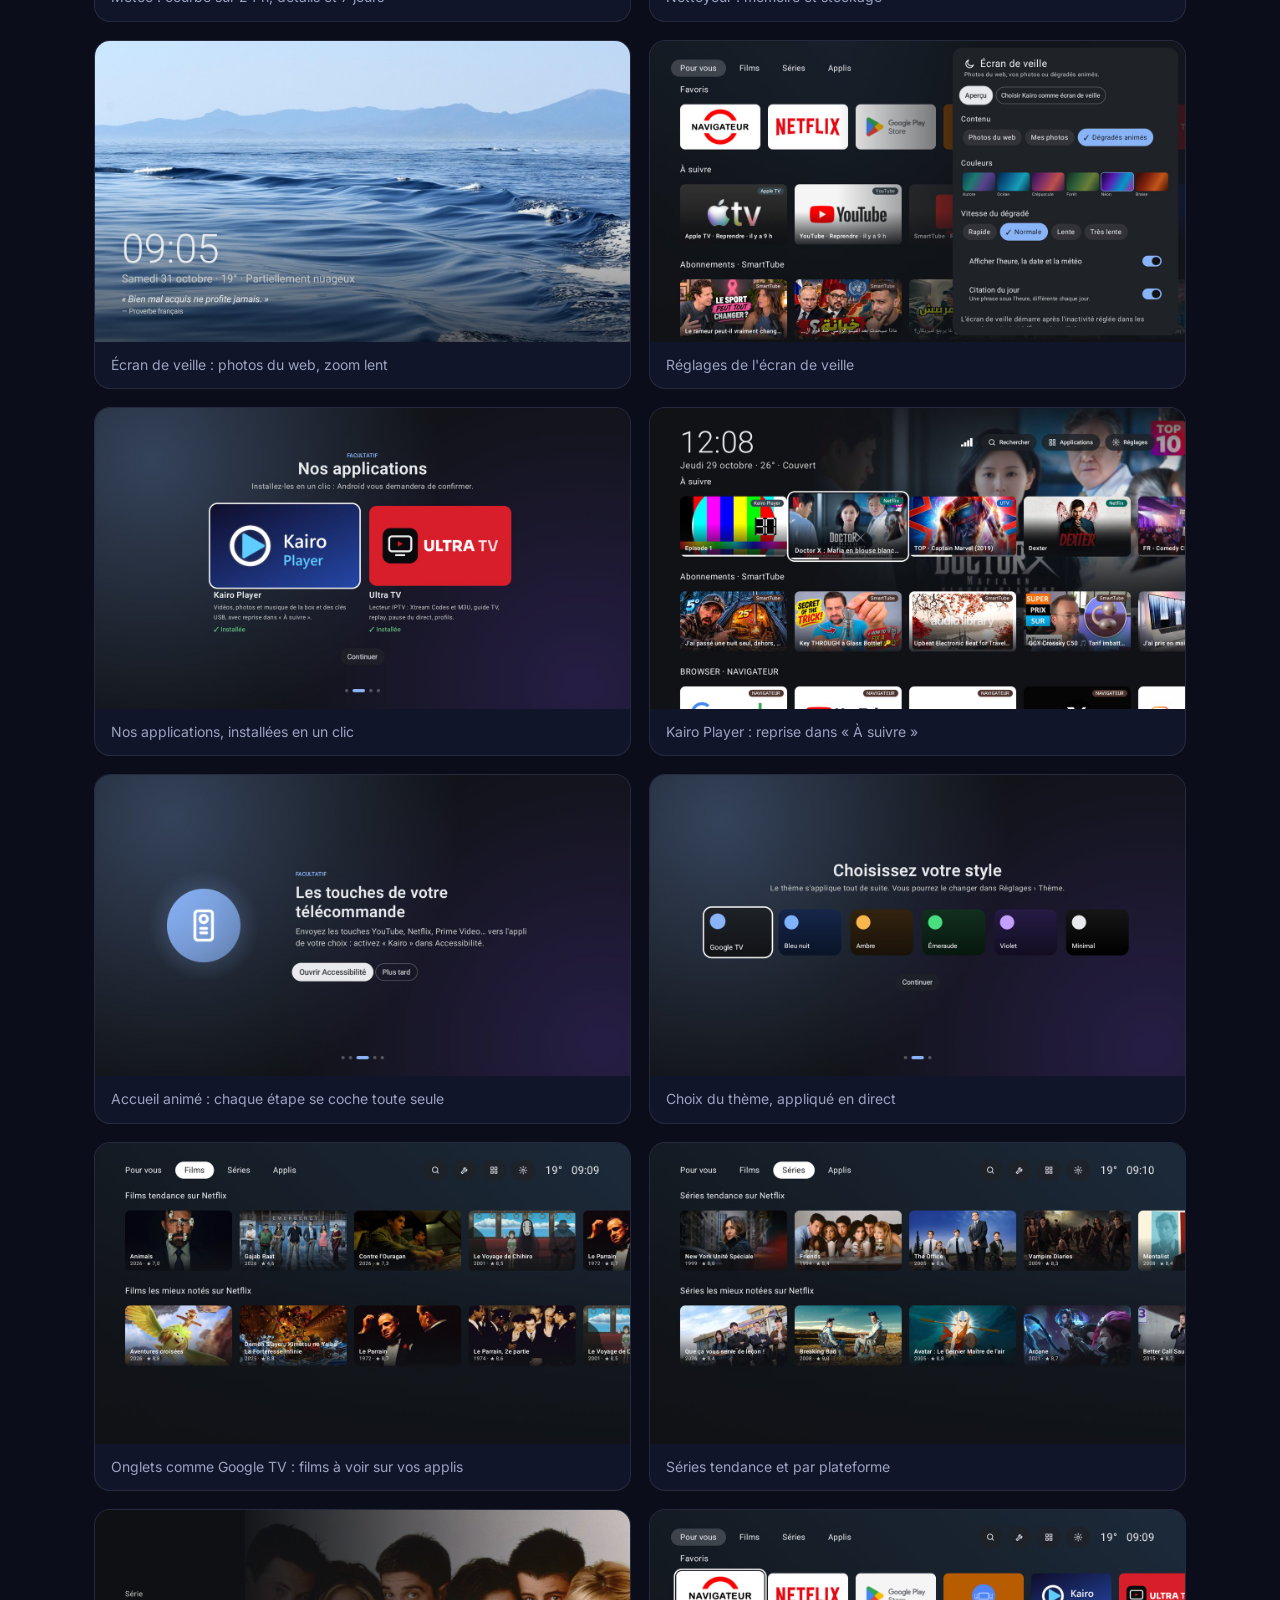
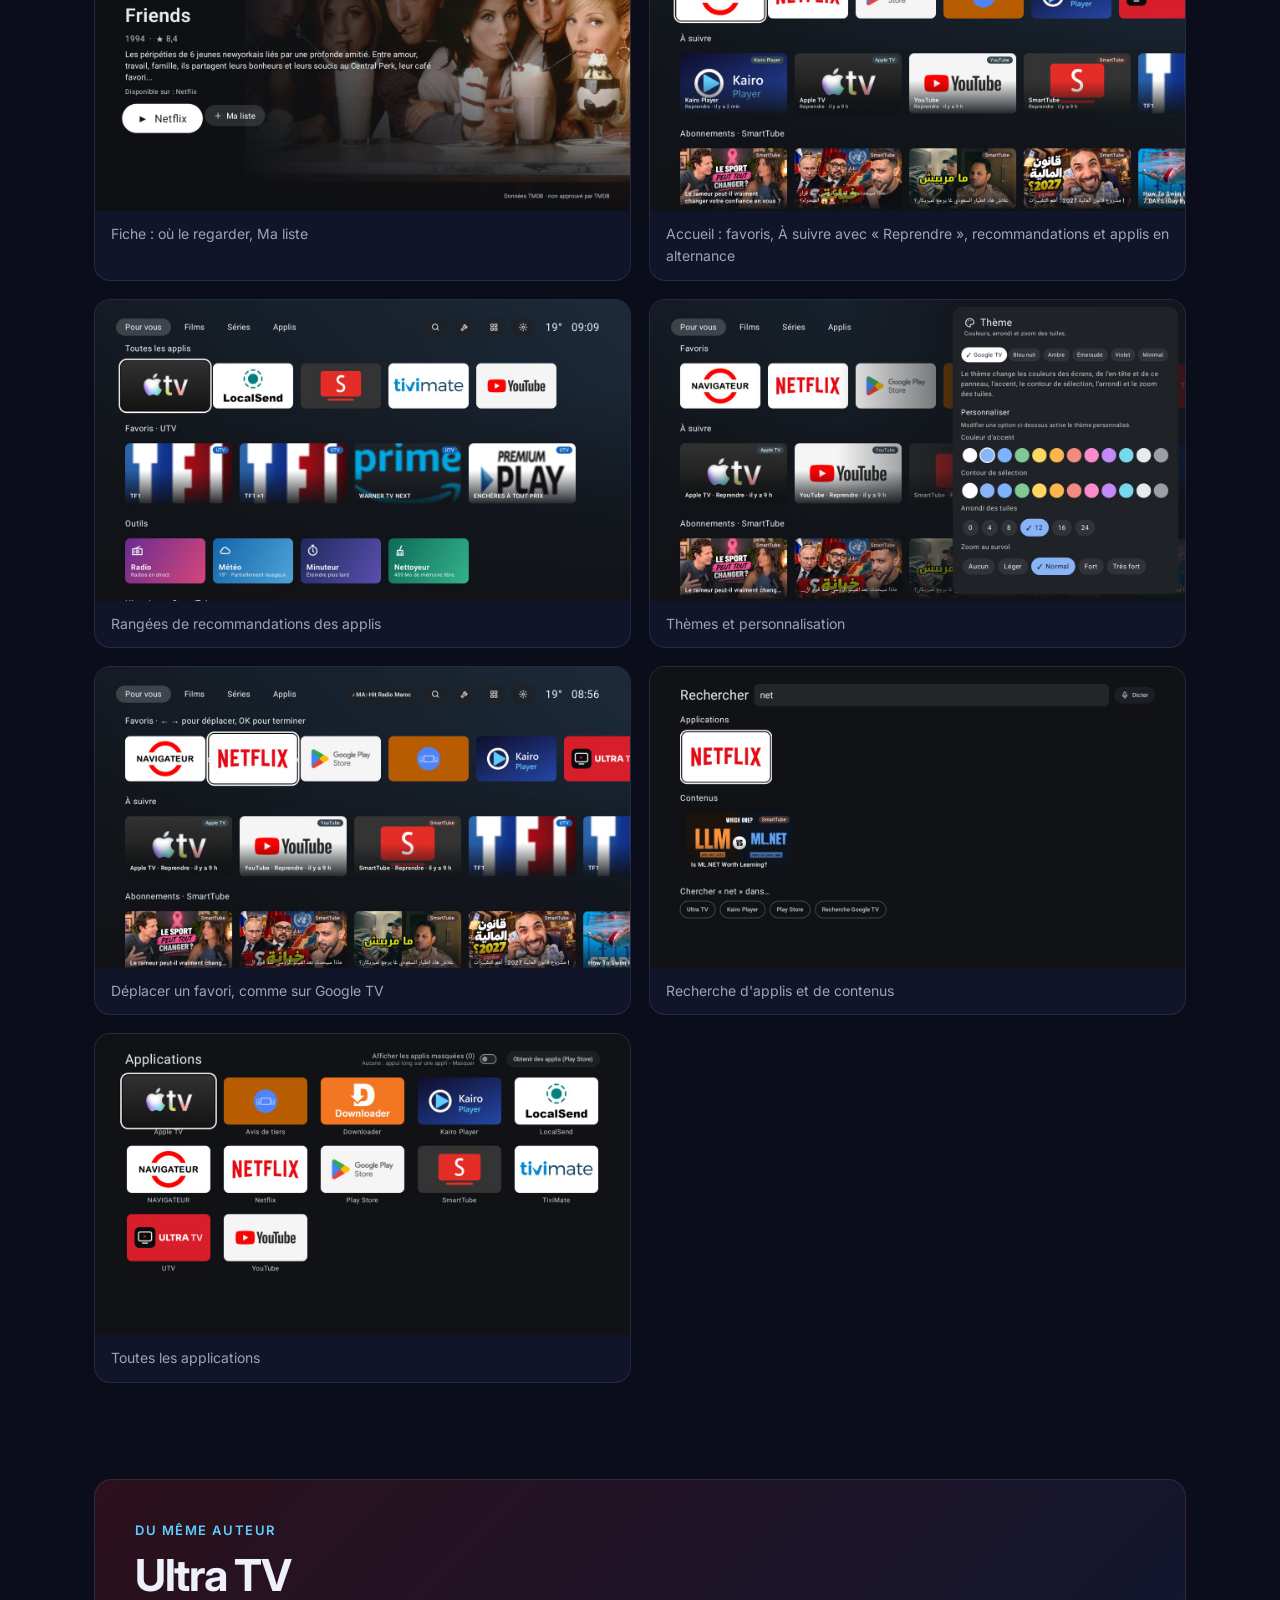
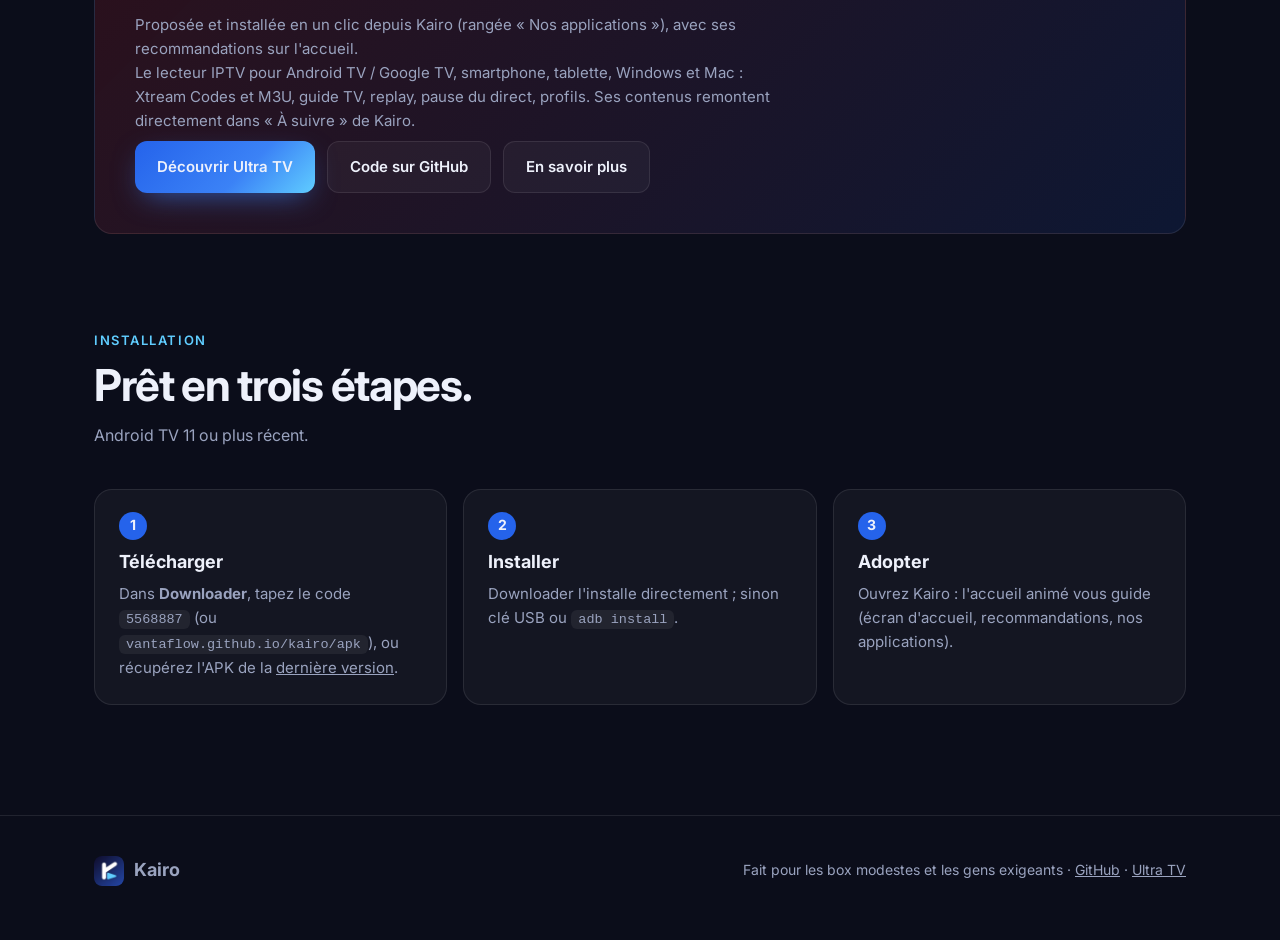
==== commit adc014ca: "Rendormir la box si la télé s'allume seule Sans touche pressée dans les 30 s après l'allumage (bande" ====
--- a/docs/index.html
+++ b/docs/index.html
@@ -75,7 +75,7 @@
       <div class="card"><div class="ico"><svg viewBox="0 0 24 24"><path d="M8 2h8a2 2 0 0 1 2 2v16a2 2 0 0 1-2 2H8a2 2 0 0 1-2-2V4a2 2 0 0 1 2-2z M10 14h4 M10 17h4"/></svg></div><h3>Télécommande maîtrisée</h3><p>Touches YouTube, Netflix, Prime Video et Disney+ réassignables ; touches Réglages et Entrées reprises par Kairo.</p></div>
       <div class="card"><div class="ico"><svg viewBox="0 0 24 24"><path d="M7 18h10a4 4 0 0 0 .5-8 6 6 0 0 0-11.5 1.5A3.3 3.3 0 0 0 7 18z"/></svg></div><h3>Heure & météo</h3><p>Heure synchronisée sur un serveur de temps fiable, météo Open-Meteo par IP ou par ville.</p></div>
       <div class="card"><div class="ico"><svg viewBox="0 0 24 24"><path d="M13 7a4 4 0 1 1-8 0a4 4 0 1 1 8 0z M2 21c0-3.9 3.1-7 7-7s7 3.1 7 7"/></svg></div><h3>Profils & enfants</h3><p>Un profil enfant limité à ses favoris, réglages verrouillés par code.</p></div>
-      <div class="card"><div class="ico"><svg viewBox="0 0 24 24"><path d="M2 8.5a15 15 0 0 1 20 0 M5 12a10 10 0 0 1 14 0 M8.5 15.5a5 5 0 0 1 7 0 M12 19h.01"/></svg></div><h3>Réseau & box</h3><p>Wi-Fi, Ethernet, mise en veille automatique, HDMI-CEC et paramètres Android accessibles en deux clics.</p></div>
+      <div class="card"><div class="ico"><svg viewBox="0 0 24 24"><path d="M2 8.5a15 15 0 0 1 20 0 M5 12a10 10 0 0 1 14 0 M8.5 15.5a5 5 0 0 1 7 0 M12 19h.01"/></svg></div><h3>Réseau & box</h3><p>Wi-Fi, Ethernet, mise en veille automatique, HDMI-CEC, box rendormie si la télé s'allume seule, et paramètres Android accessibles en deux clics.</p></div>
       <div class="card"><div class="ico"><svg viewBox="0 0 24 24"><path d="M18 11a7 7 0 1 1-14 0a7 7 0 1 1 14 0z M20 20l-4.2-4.2"/></svg></div><h3>Recherche & dictée</h3><p>Trouvez une appli ou un contenu, à la voix ou au clavier.</p></div>
       <div class="card"><div class="ico"><svg viewBox="0 0 24 24"><path d="M12 3v12 M7 10l5 5 5-5 M4 20h16"/></svg></div><h3>Sauvegarde & mises à jour</h3><p>Exportez vos réglages, installez la nouvelle version depuis GitHub sans quitter le canapé.</p></div>
       <div class="card"><div class="ico"><svg viewBox="0 0 24 24"><path d="M20 14.5A8.5 8.5 0 1 1 9.5 4a6.5 6.5 0 0 0 10.5 10.5z"/></svg></div><h3>Écran de veille</h3><p>Photos du web par thème, vos photos de la box et des clés USB, ou dégradés de couleurs animés.</p></div>
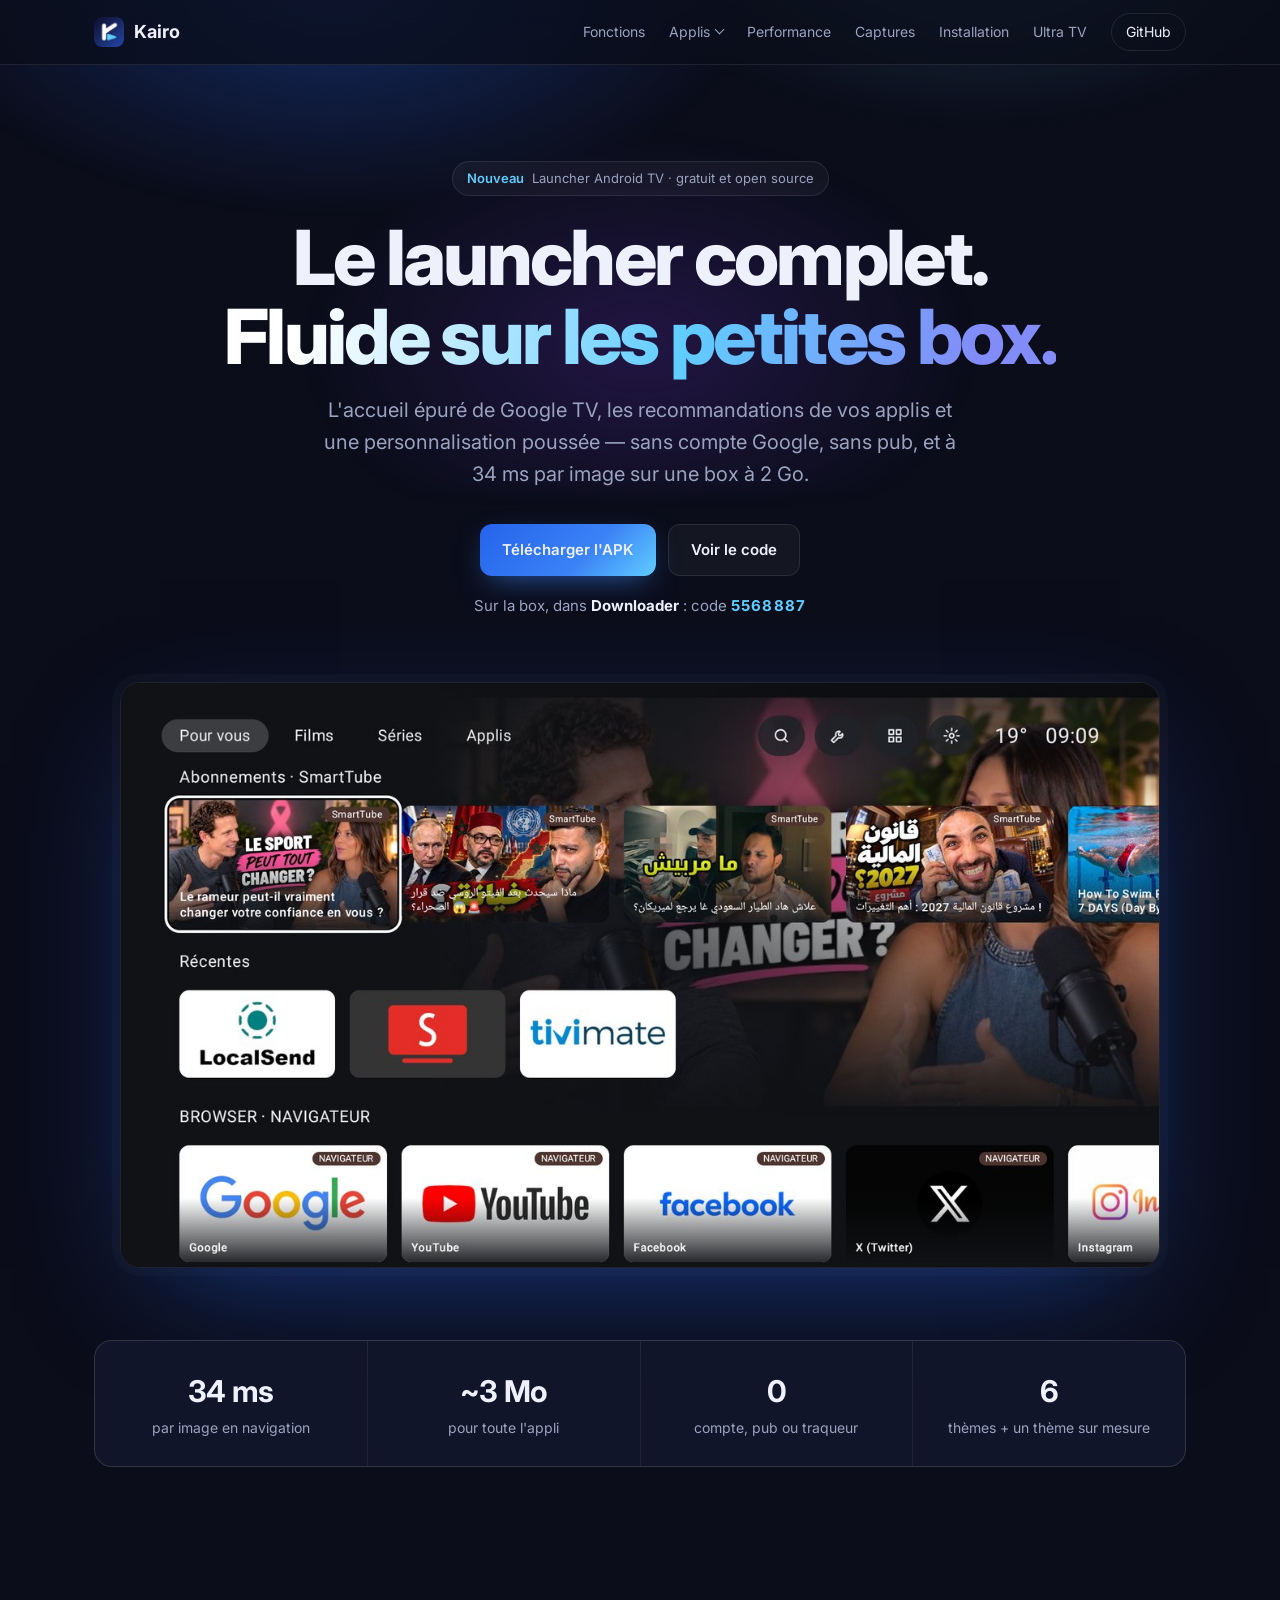
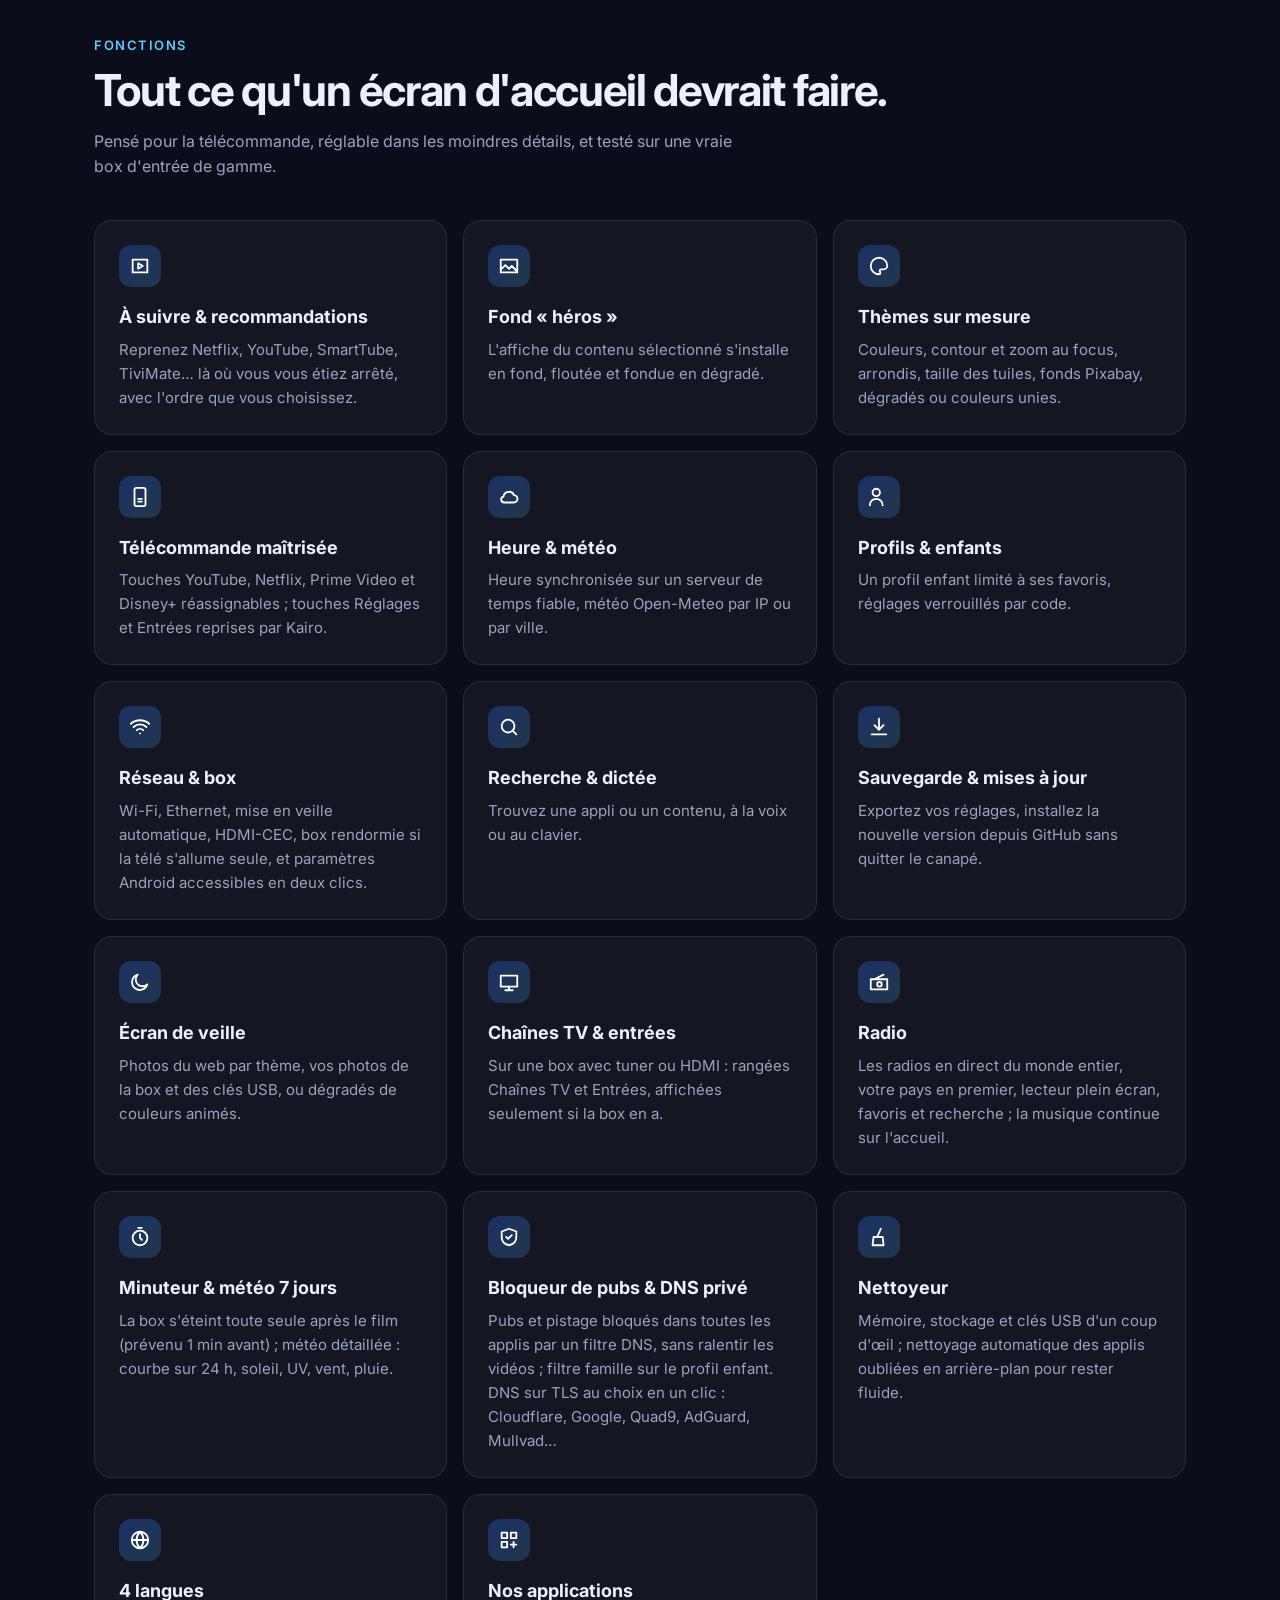
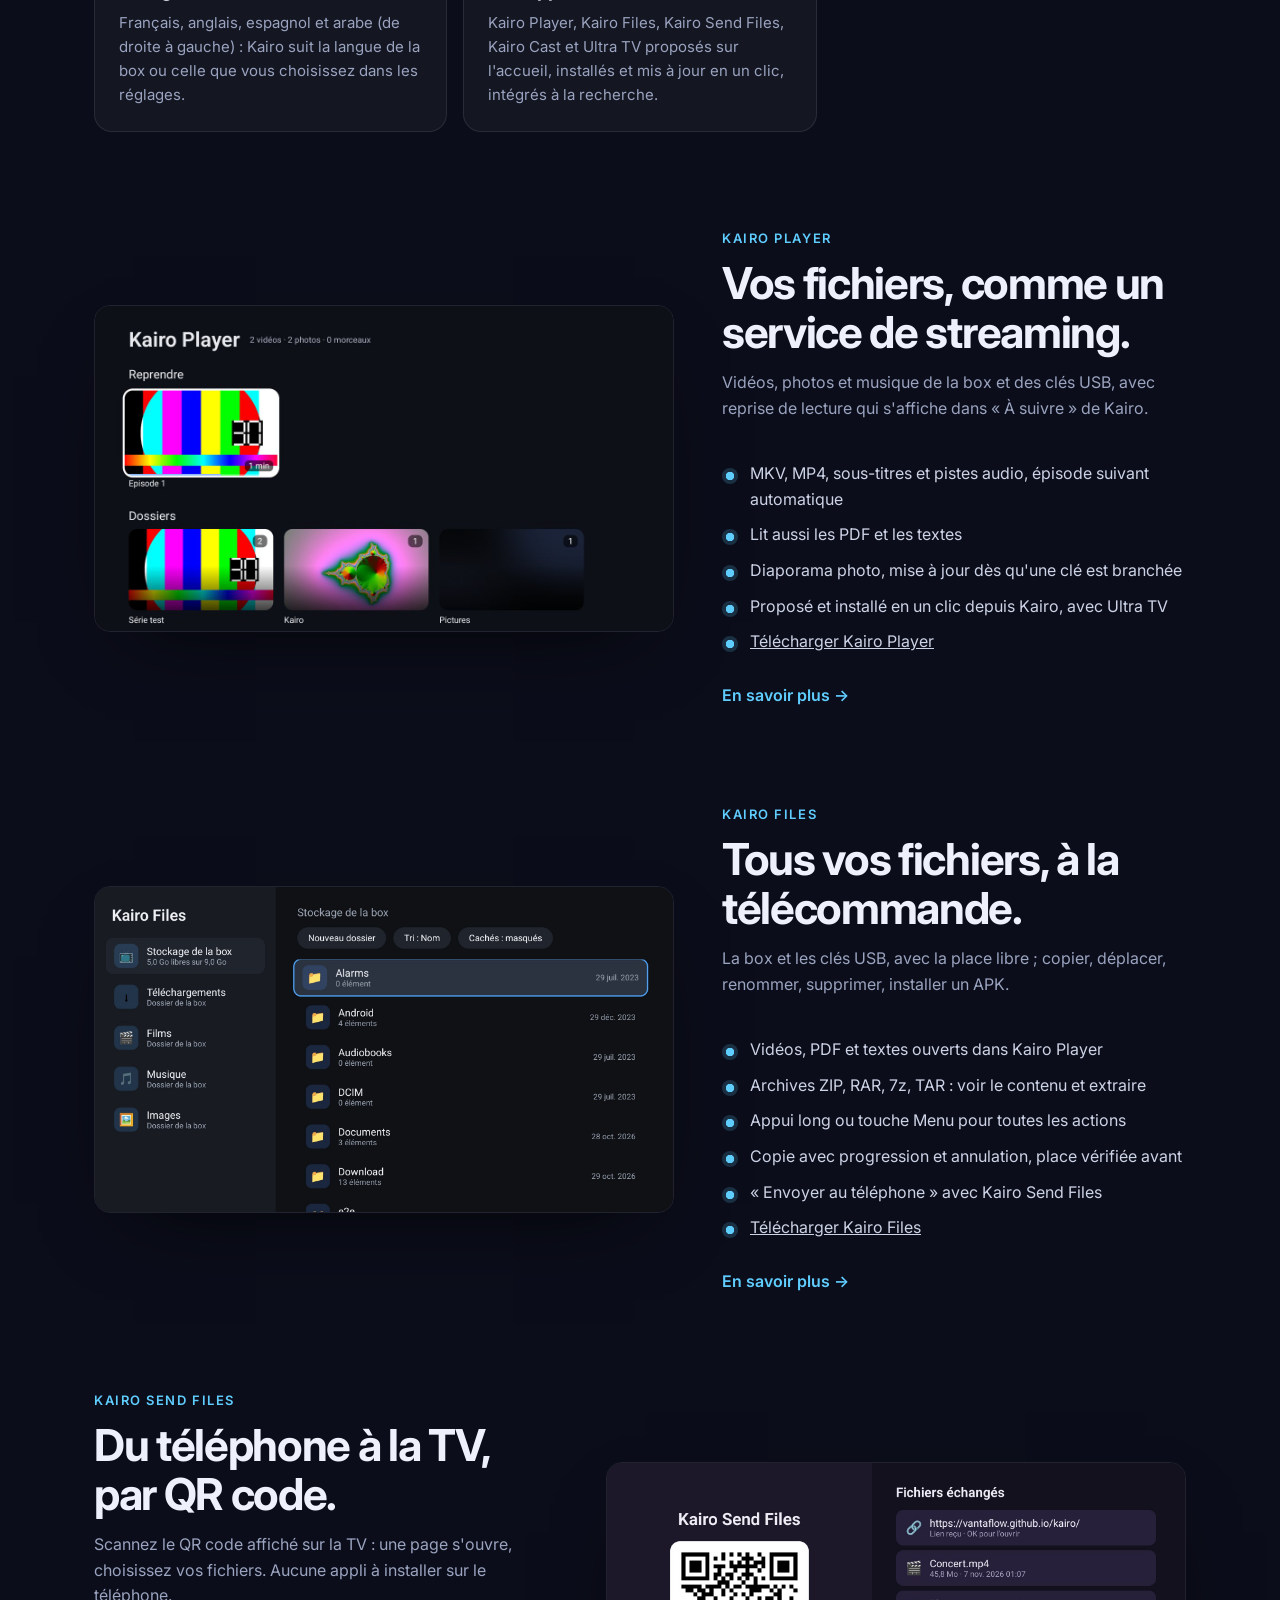
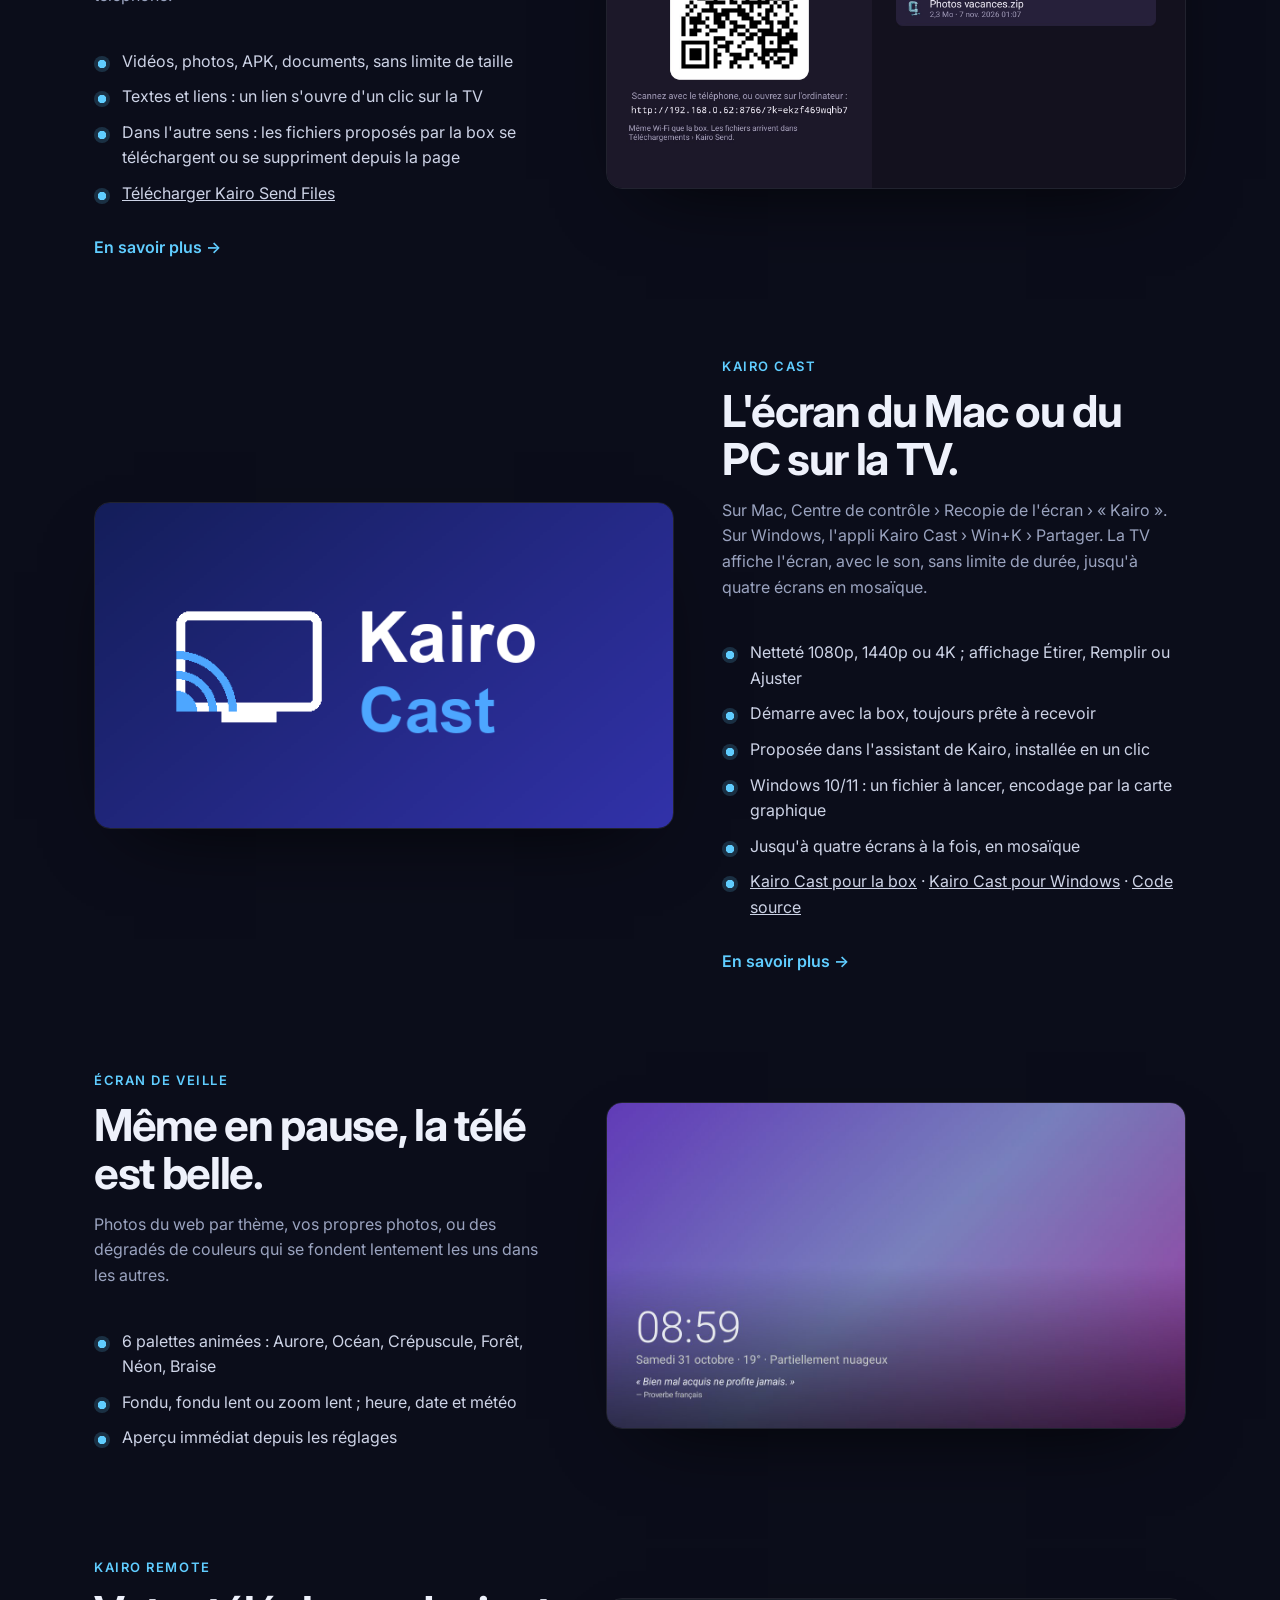
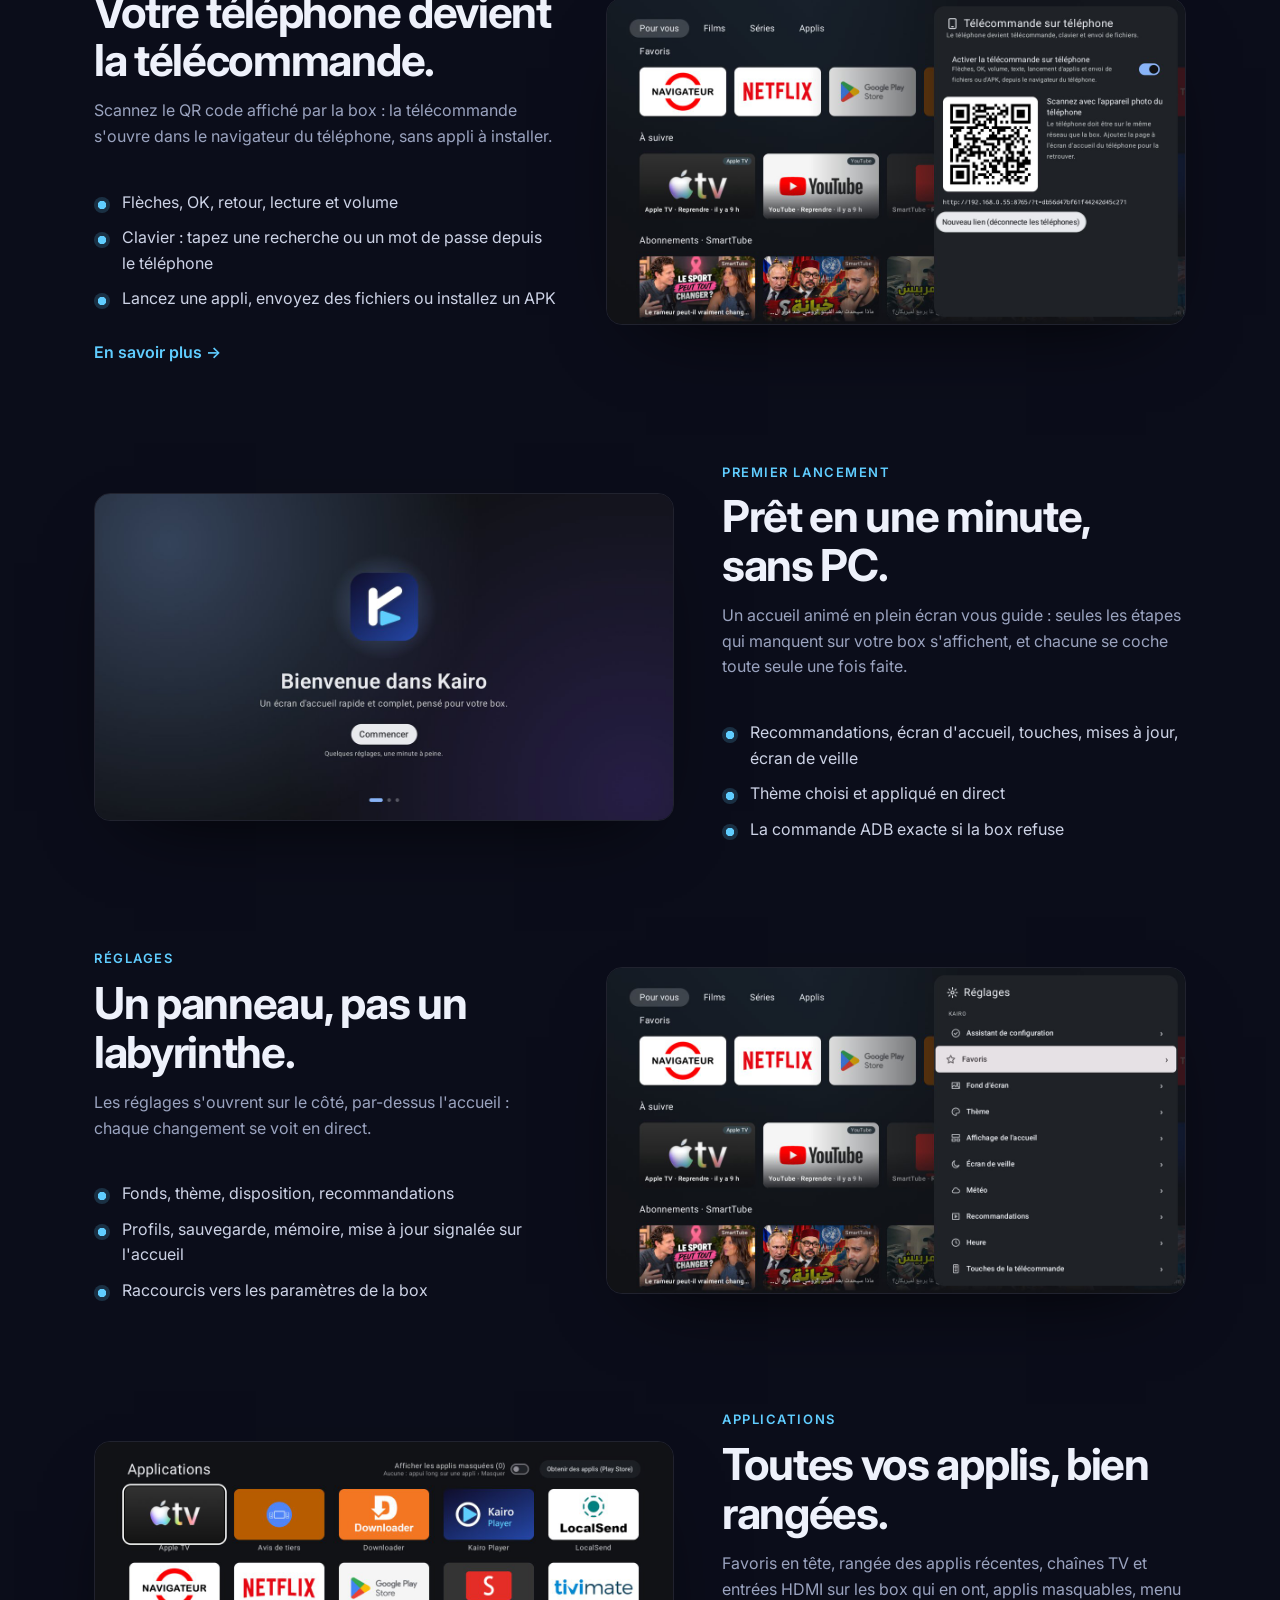
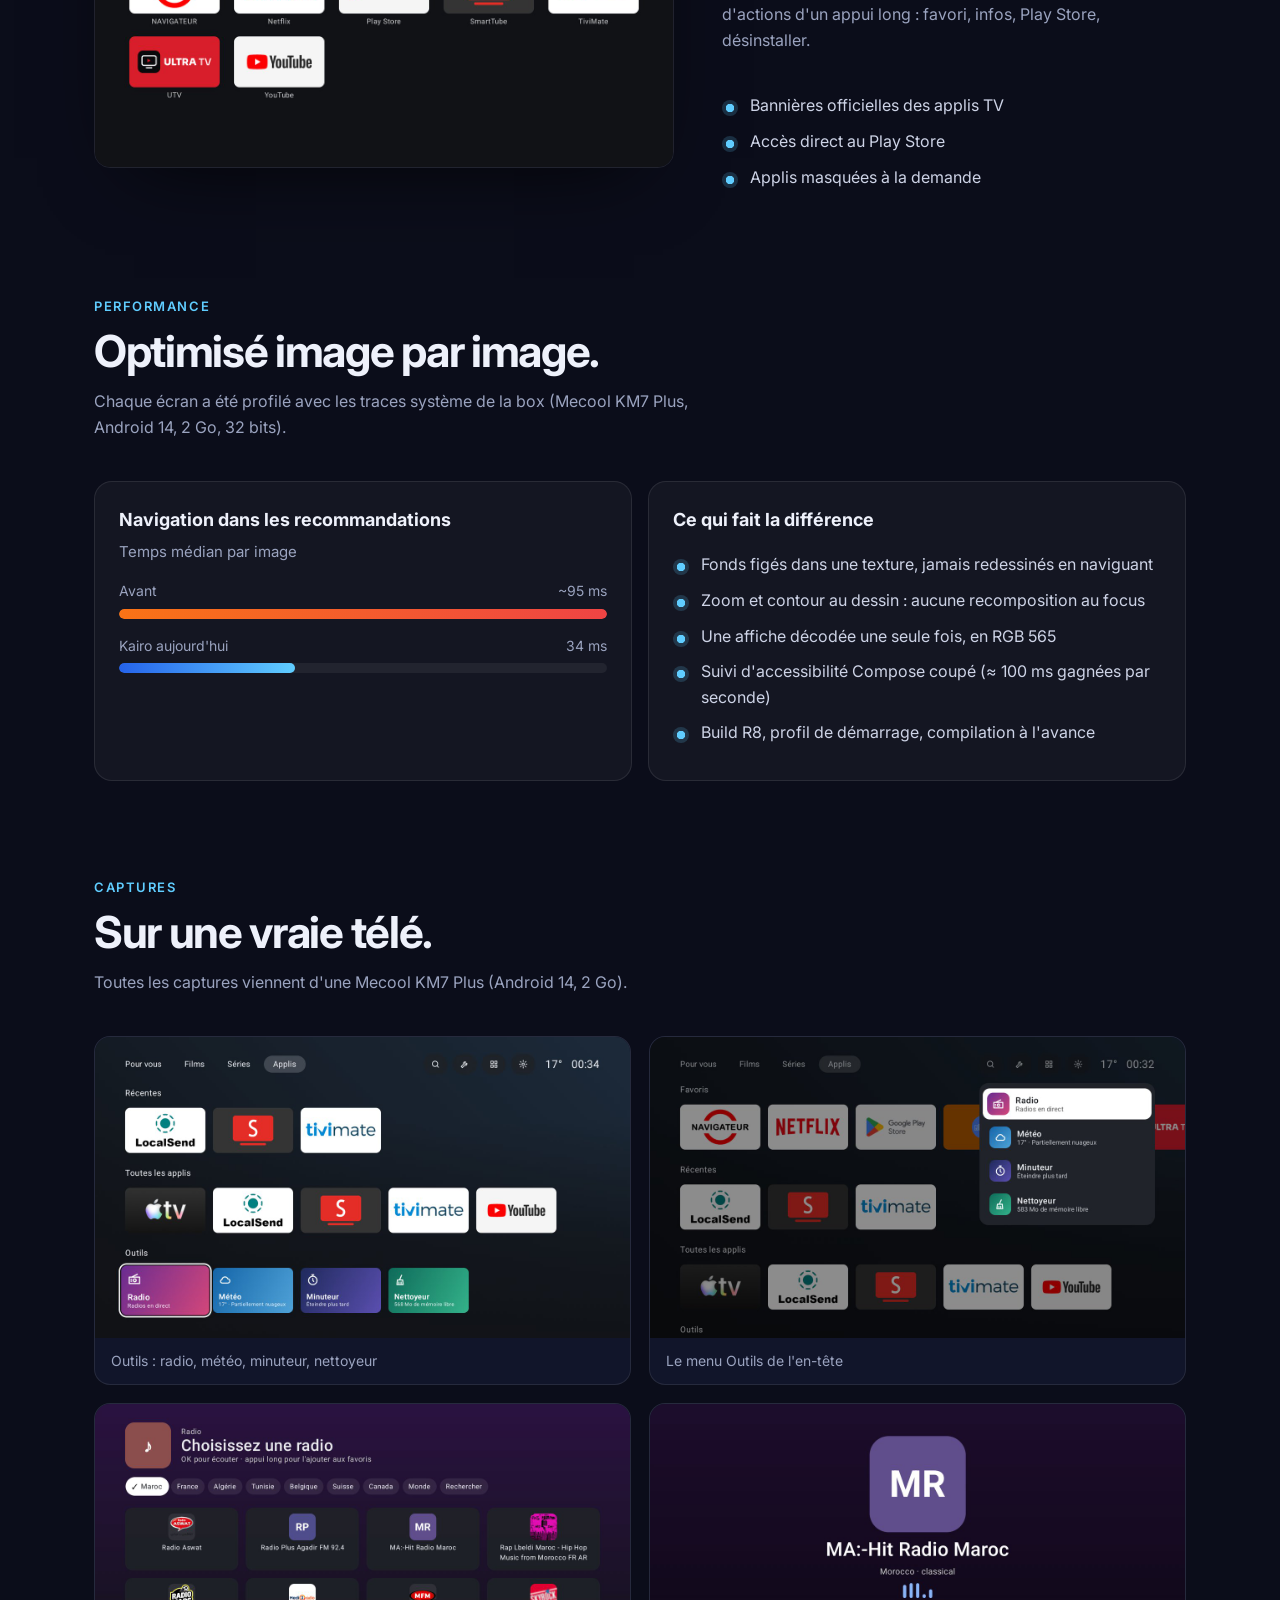
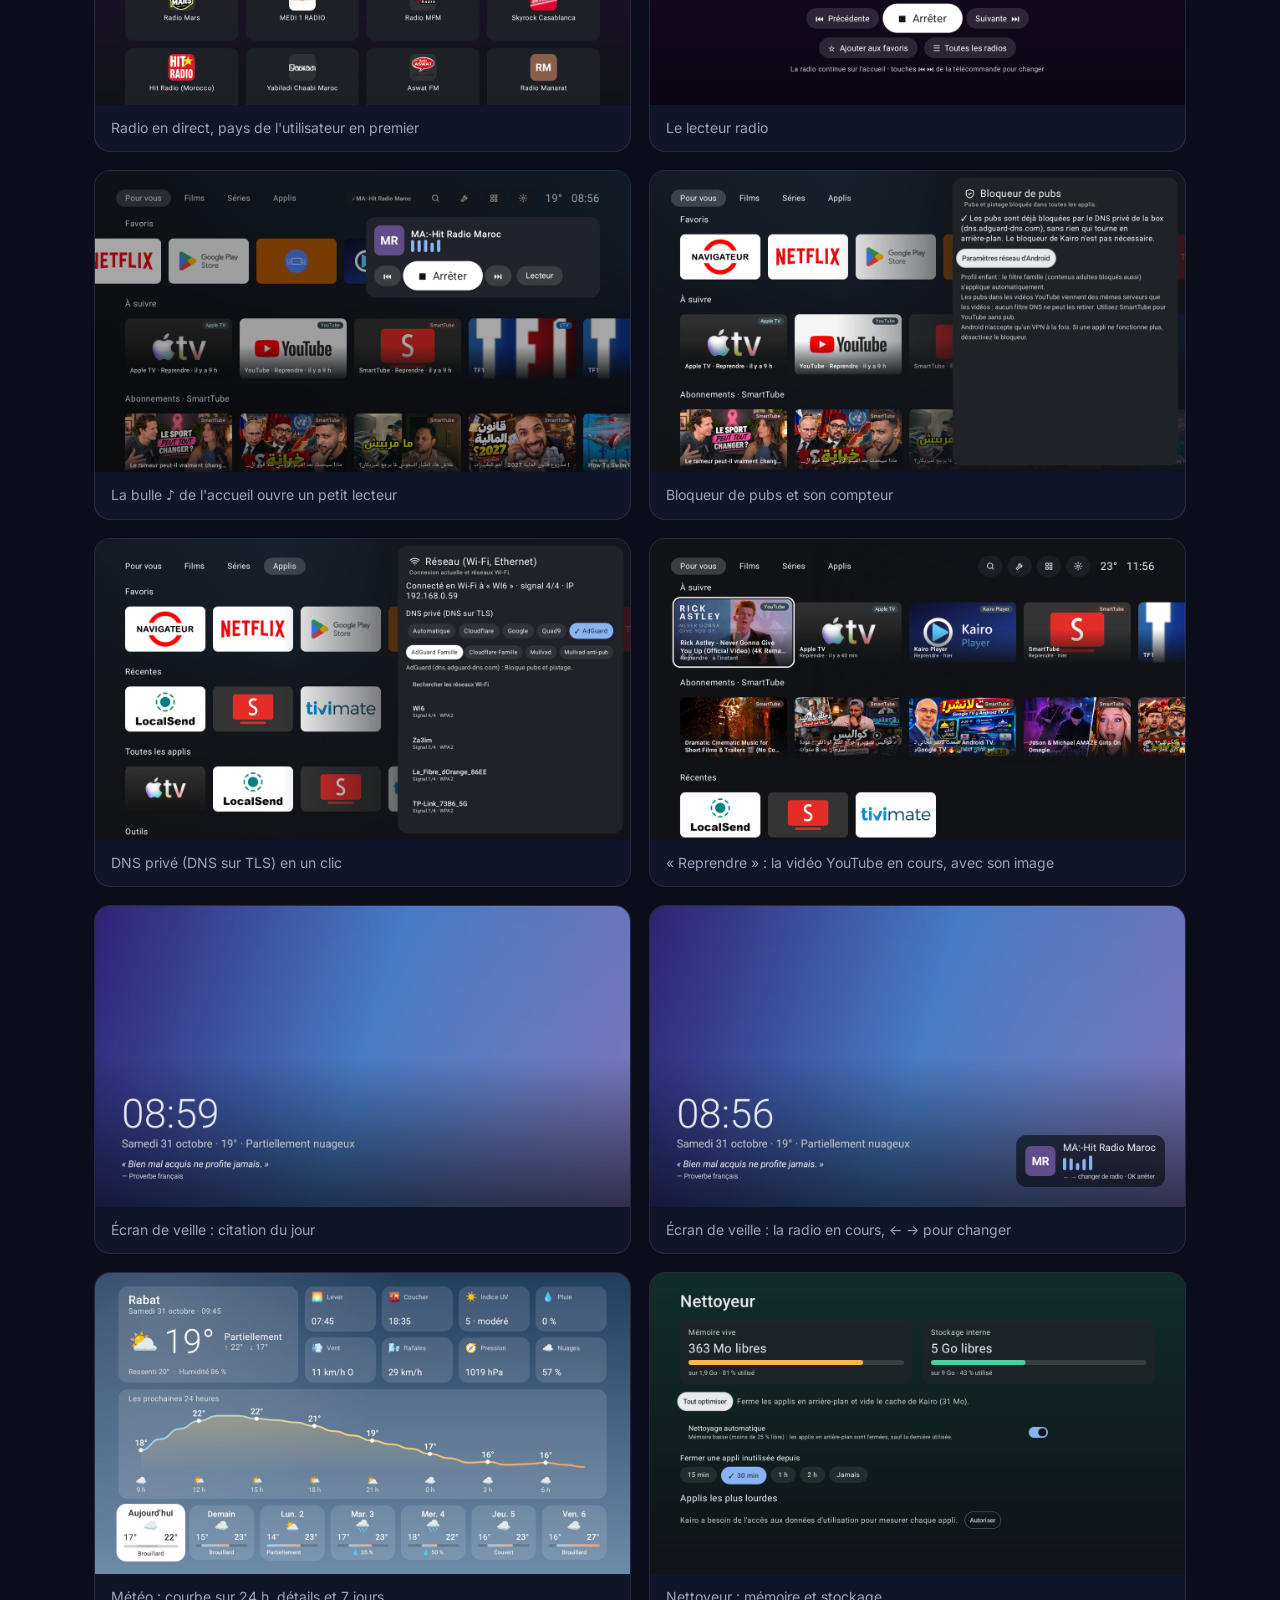
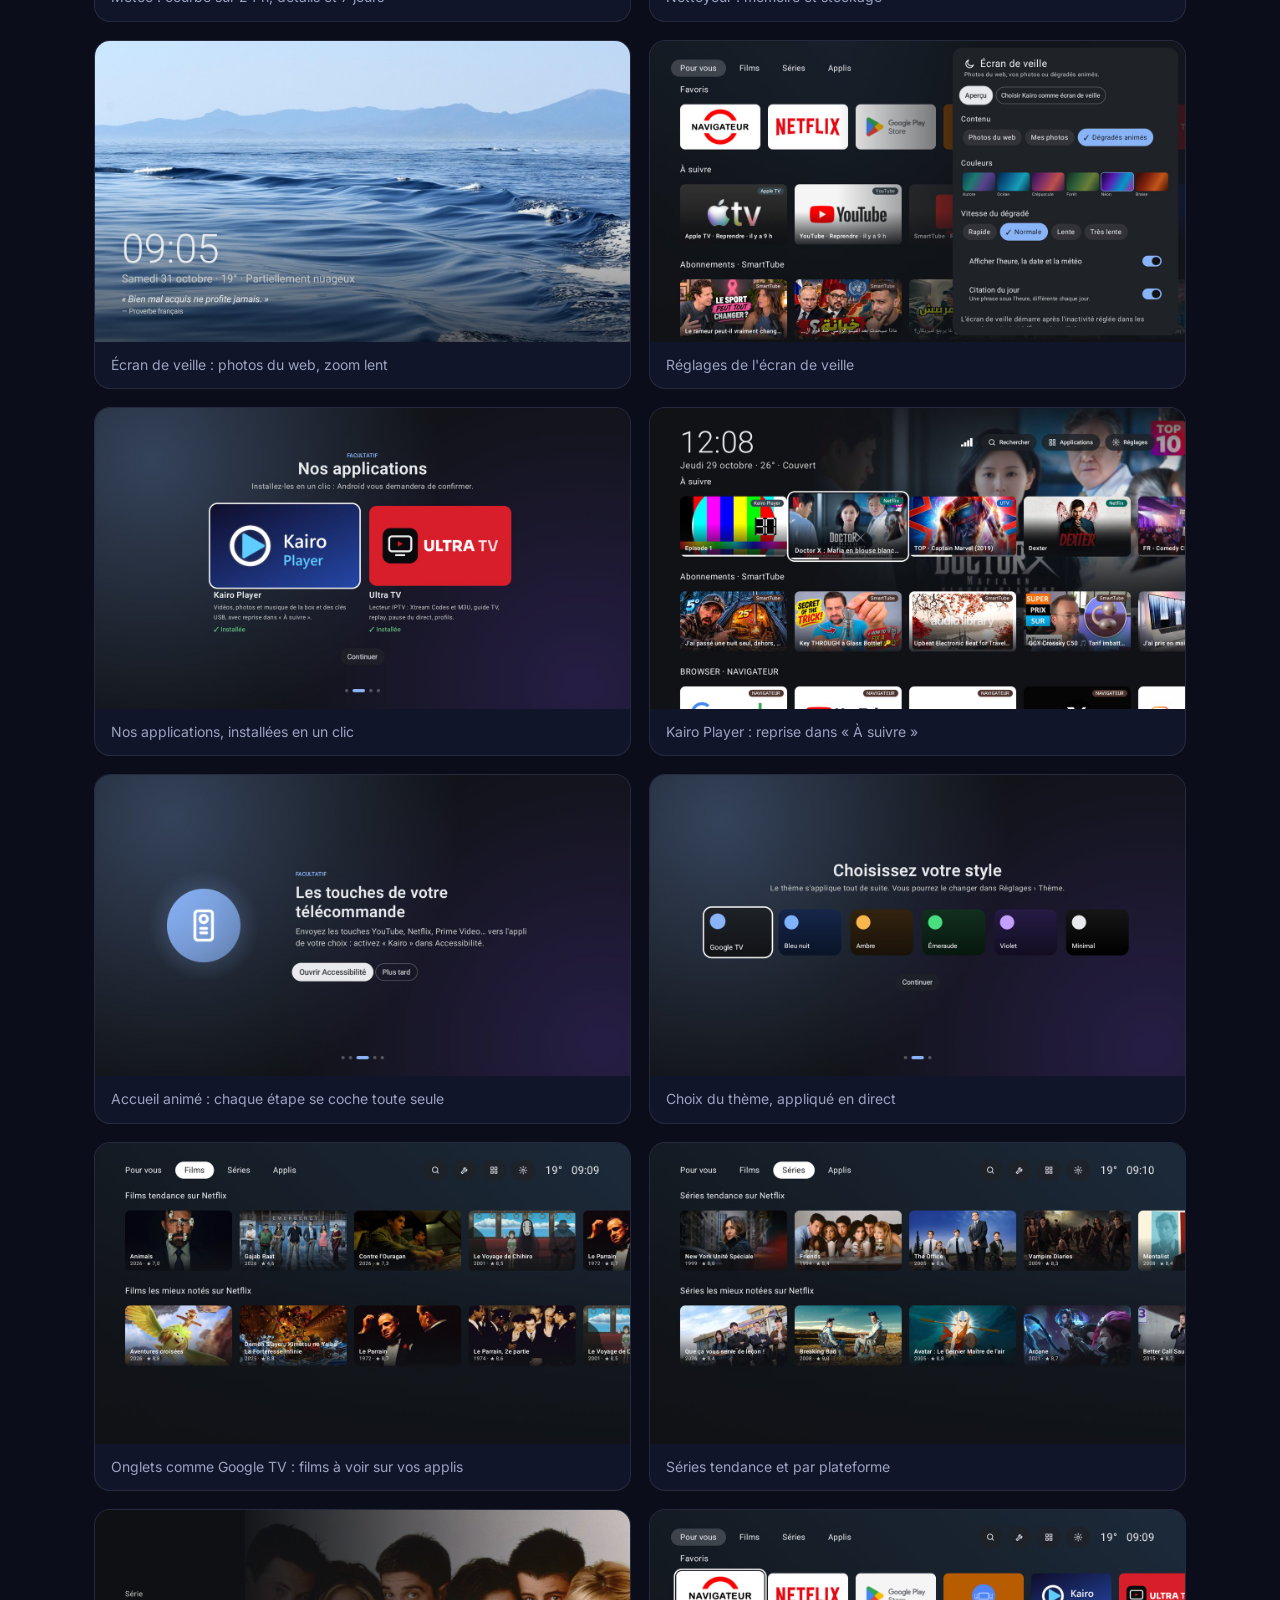
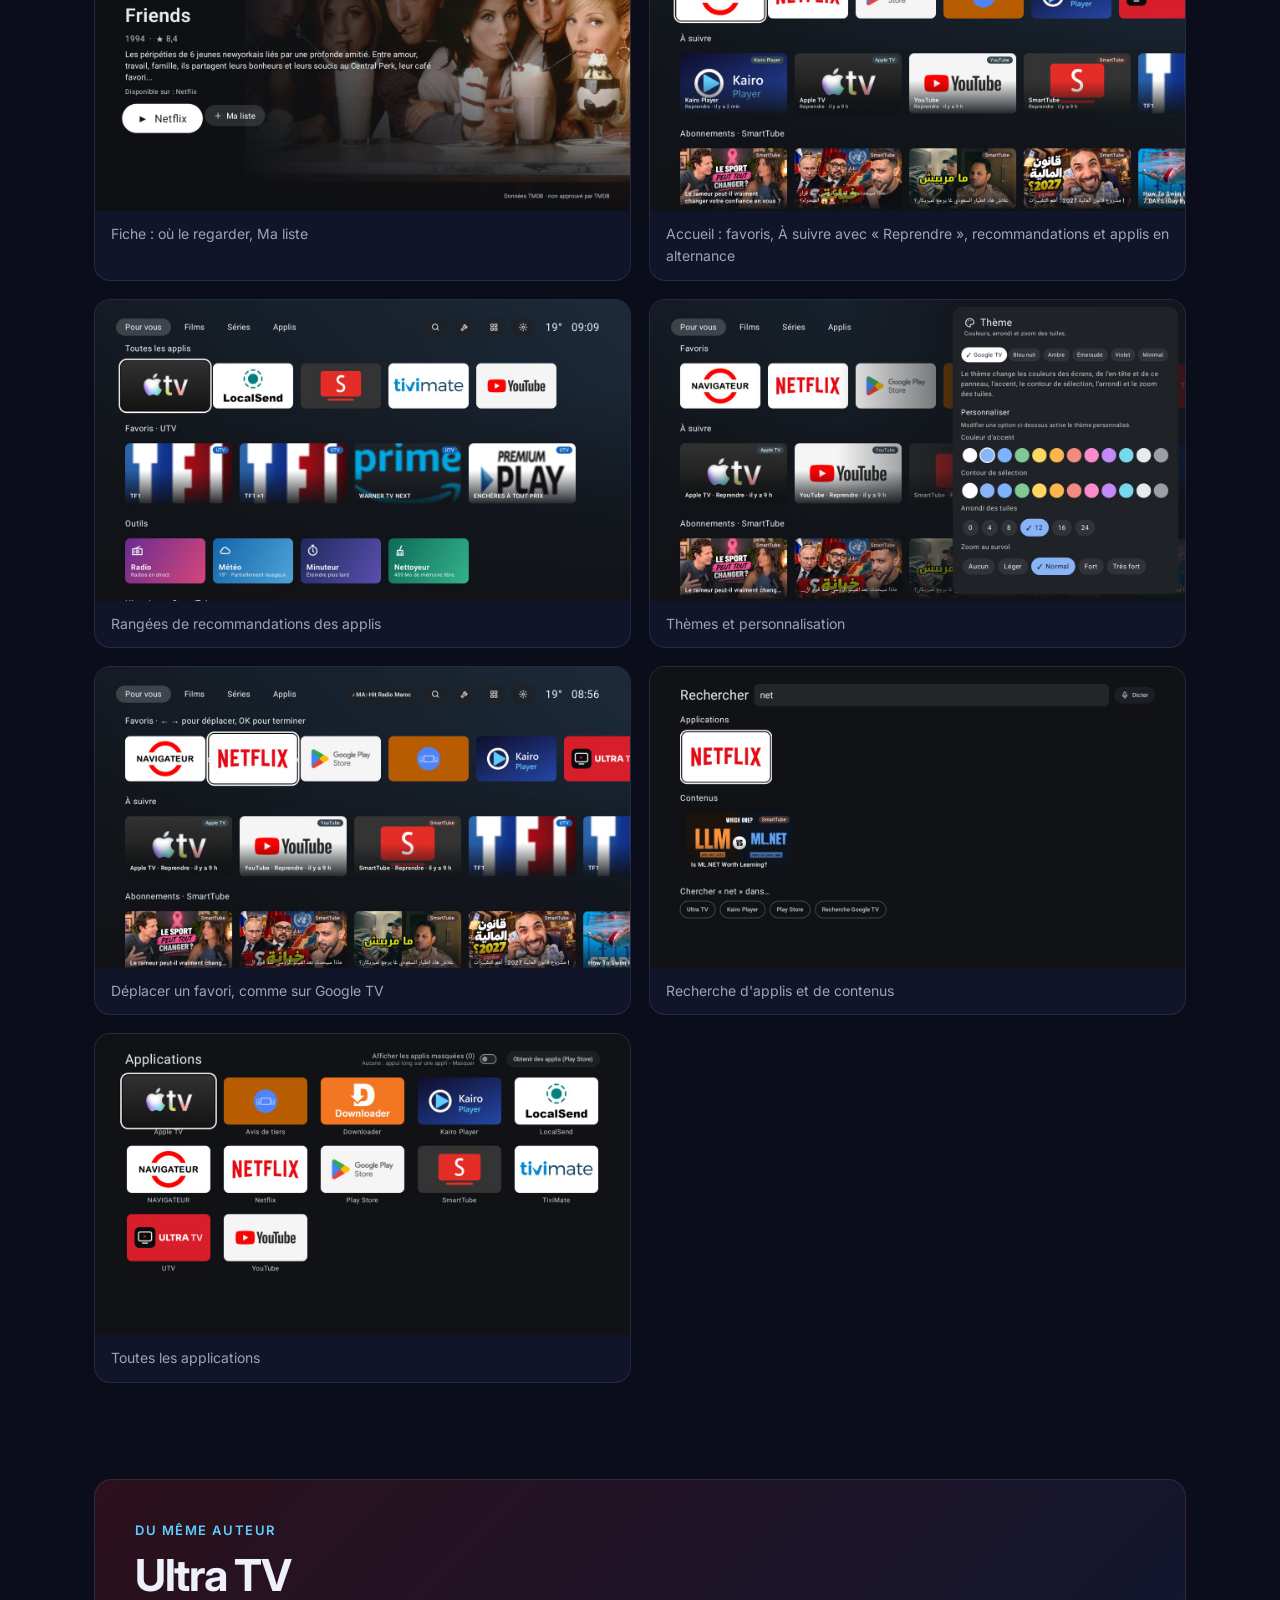
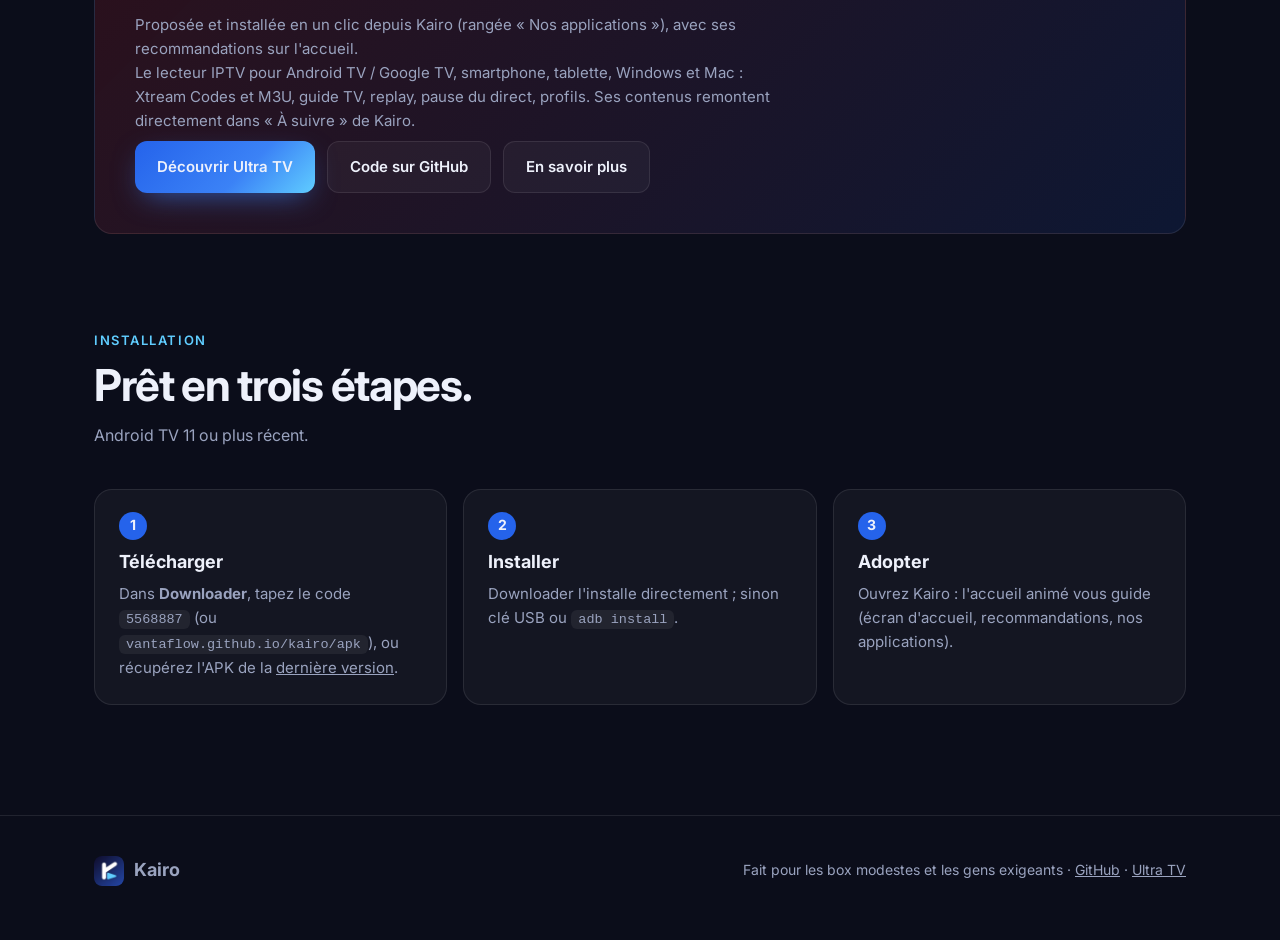
==== commit 4e87635e: "README et site : français, anglais, espagnol et arabe" ====
--- a/docs/index.html
+++ b/docs/index.html
@@ -84,6 +84,7 @@
       <div class="card"><div class="ico"><svg viewBox="0 0 24 24"><path d="M20 13a8 8 0 1 1-16 0a8 8 0 1 1 16 0z M12 9v4l2 2 M10 2h4"/></svg></div><h3>Minuteur & météo 7 jours</h3><p>La box s'éteint toute seule après le film (prévenu 1 min avant) ; météo détaillée : courbe sur 24 h, soleil, UV, vent, pluie.</p></div>
       <div class="card"><div class="ico"><svg viewBox="0 0 24 24"><path d="M12 3l8 3v6c0 5-3.5 8-8 9-4.5-1-8-4-8-9V6z M9 12l2 2 4-4"/></svg></div><h3>Bloqueur de pubs & DNS privé</h3><p>Pubs et pistage bloqués dans toutes les applis par un filtre DNS, sans ralentir les vidéos ; filtre famille sur le profil enfant. DNS sur TLS au choix en un clic : Cloudflare, Google, Quad9, AdGuard, Mullvad…</p></div>
       <div class="card"><div class="ico"><svg viewBox="0 0 24 24"><path d="M14 3l-4 9 M6 12h10l1 9H5z"/></svg></div><h3>Nettoyeur</h3><p>Mémoire, stockage et clés USB d'un coup d'œil ; nettoyage automatique des applis oubliées en arrière-plan pour rester fluide.</p></div>
+      <div class="card"><div class="ico"><svg viewBox="0 0 24 24"><path d="M21 12a9 9 0 1 1-18 0a9 9 0 1 1 18 0z M3 12h18 M12 3c2.5 2.6 3.8 5.6 3.8 9s-1.3 6.400-3.800 9c-2.500-2.600-3.800-5.600-3.800-9s1.300-6.400 3.800-9z"/></svg></div><h3>4 langues</h3><p>Français, anglais, espagnol et arabe (de droite à gauche) : Kairo suit la langue de la box ou celle que vous choisissez dans les réglages.</p></div>
       <div class="card"><div class="ico"><svg viewBox="0 0 24 24"><path d="M4 4h6v6H4z M14 4h6v6h-6z M4 14h6v6H4z M17 14v6 M14 17h6"/></svg></div><h3>Nos applications</h3><p>Kairo Player, Kairo Files, Kairo Send Files, Kairo Cast et Ultra TV proposés sur l'accueil, installés et mis à jour en un clic, intégrés à la recherche.</p></div>
     </div>
   </div>
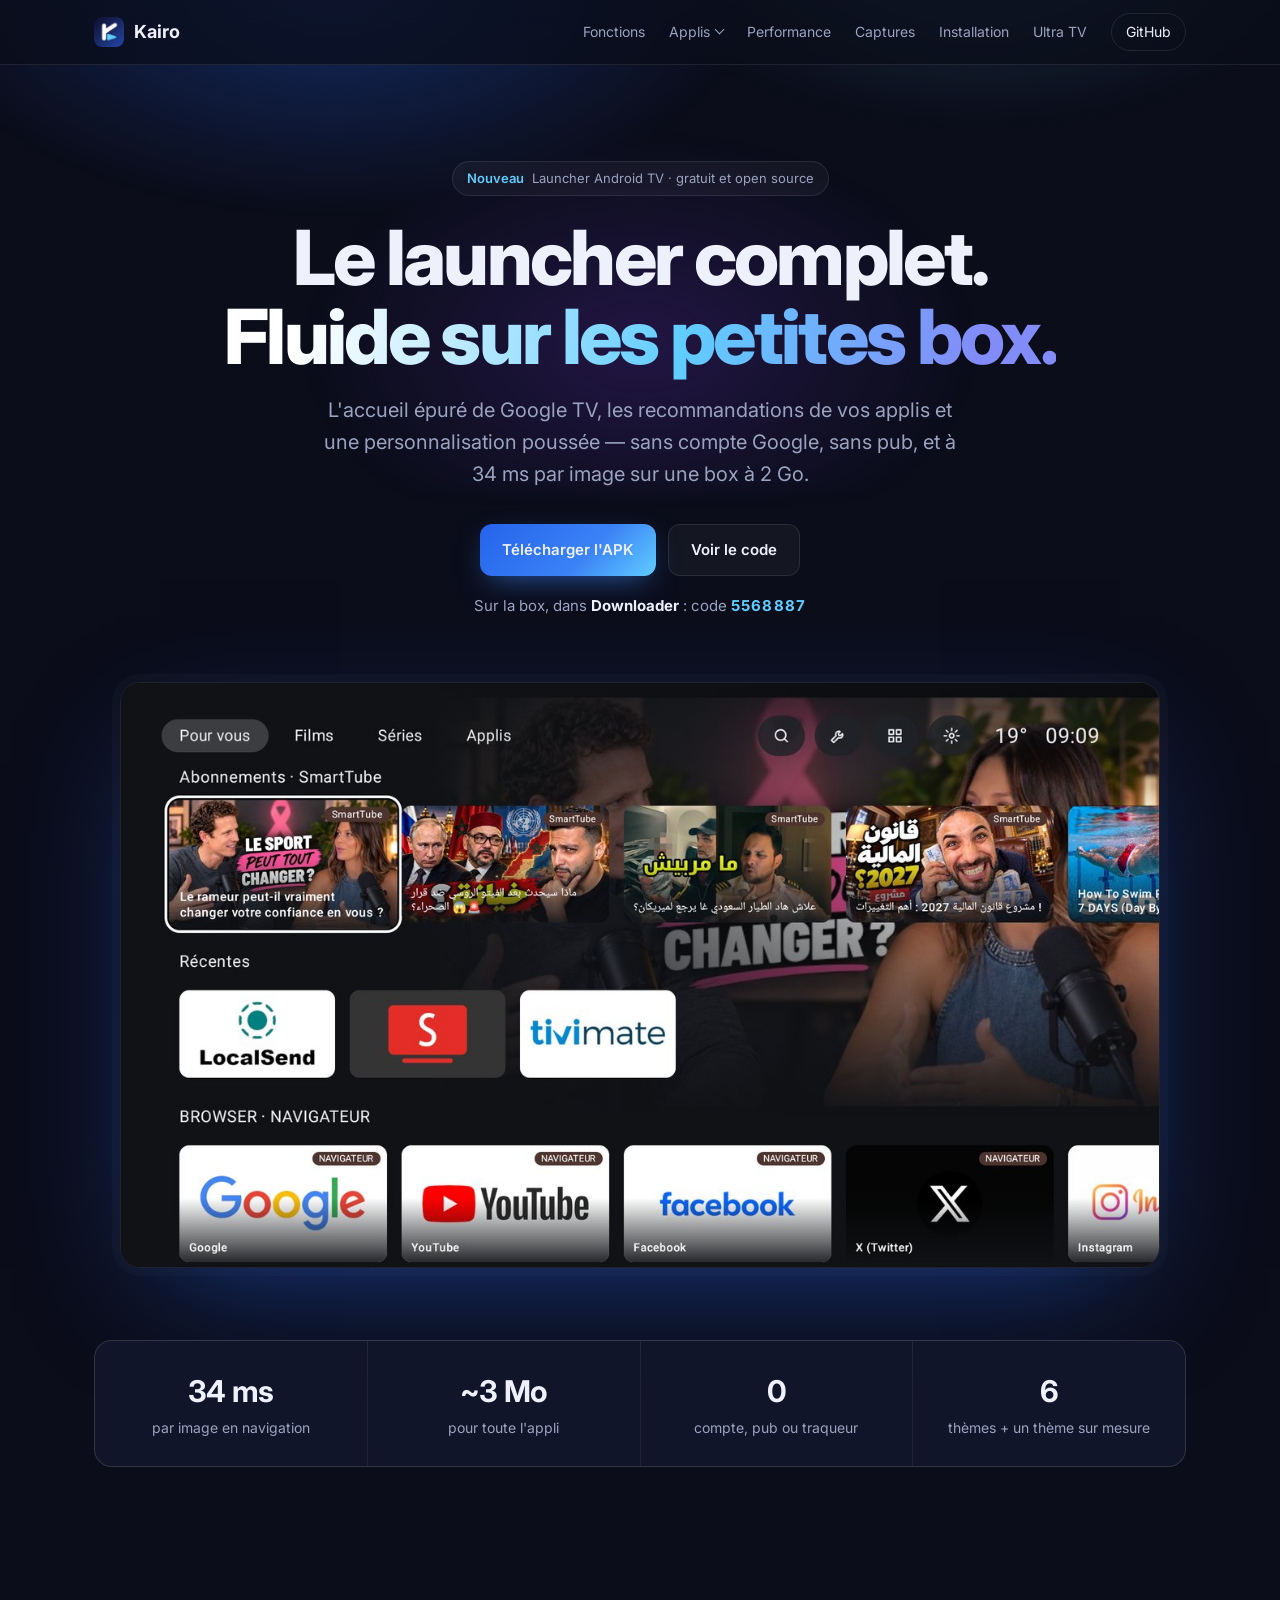
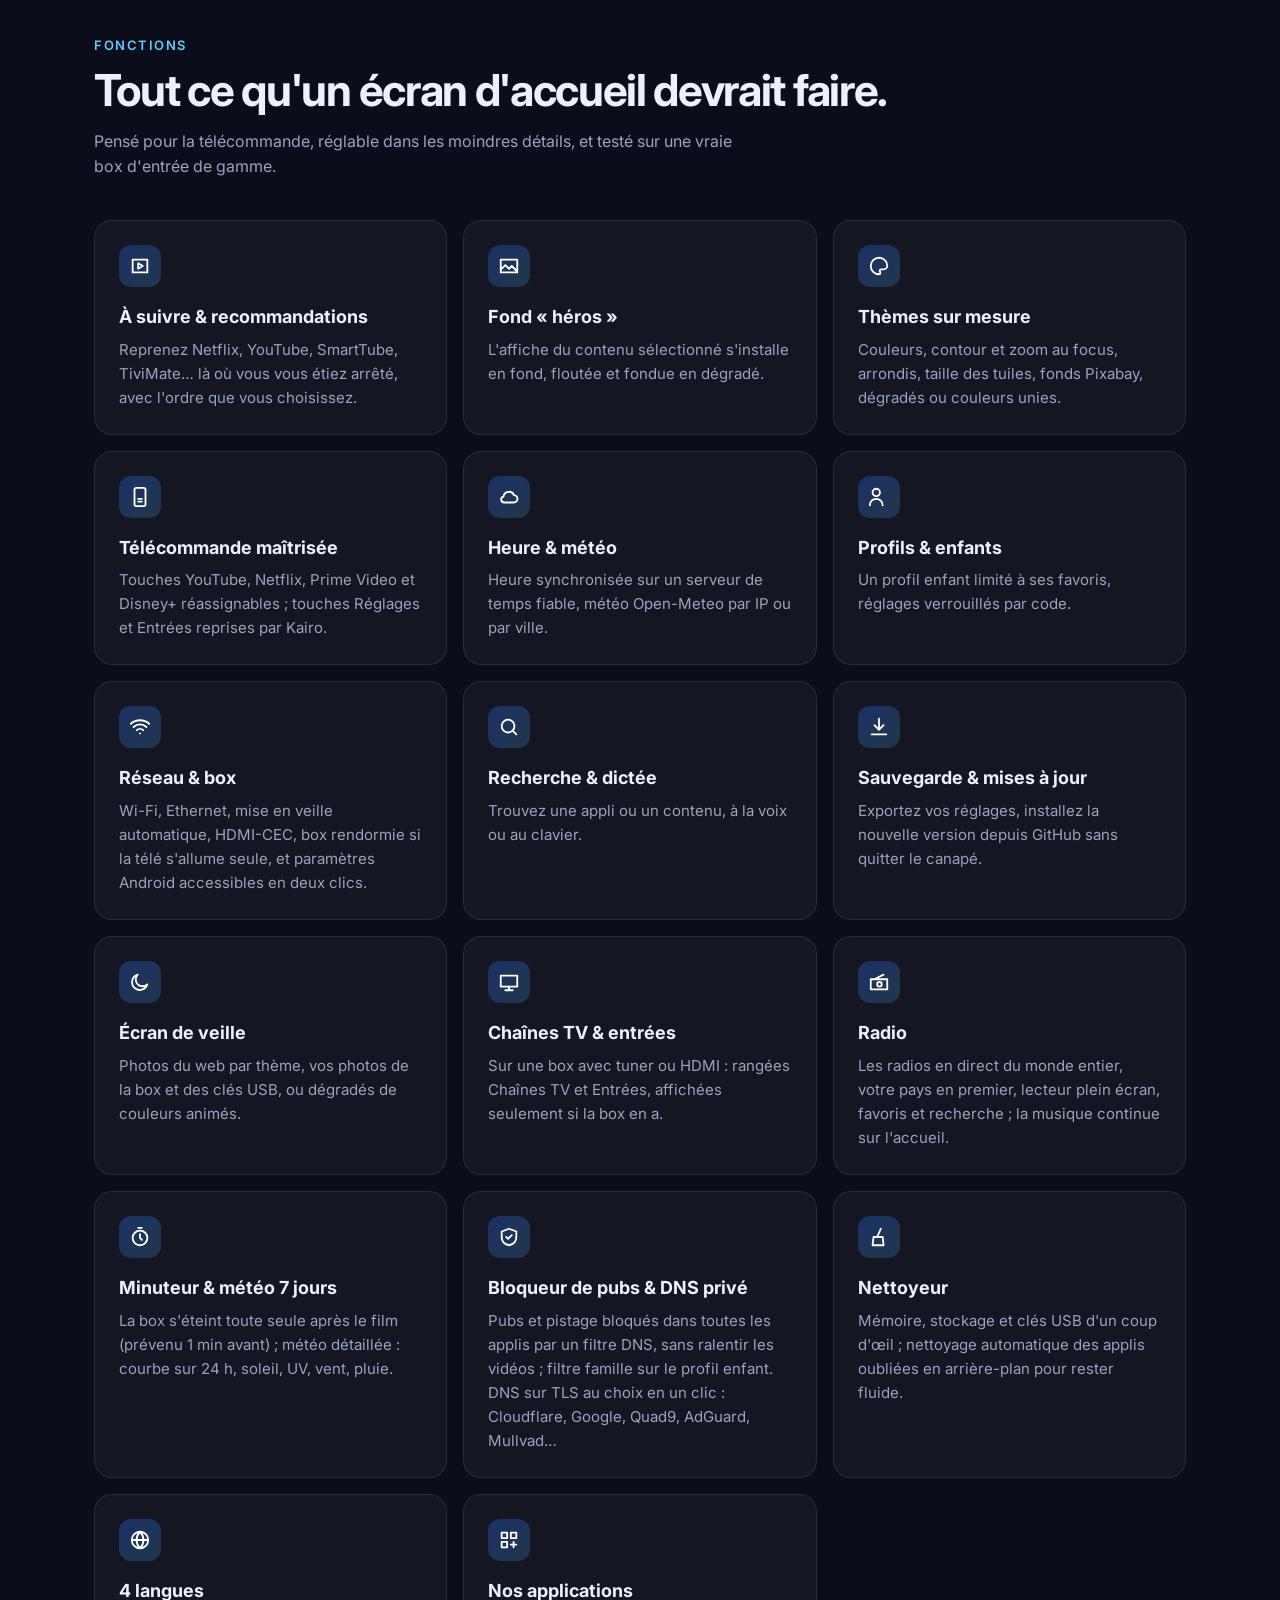
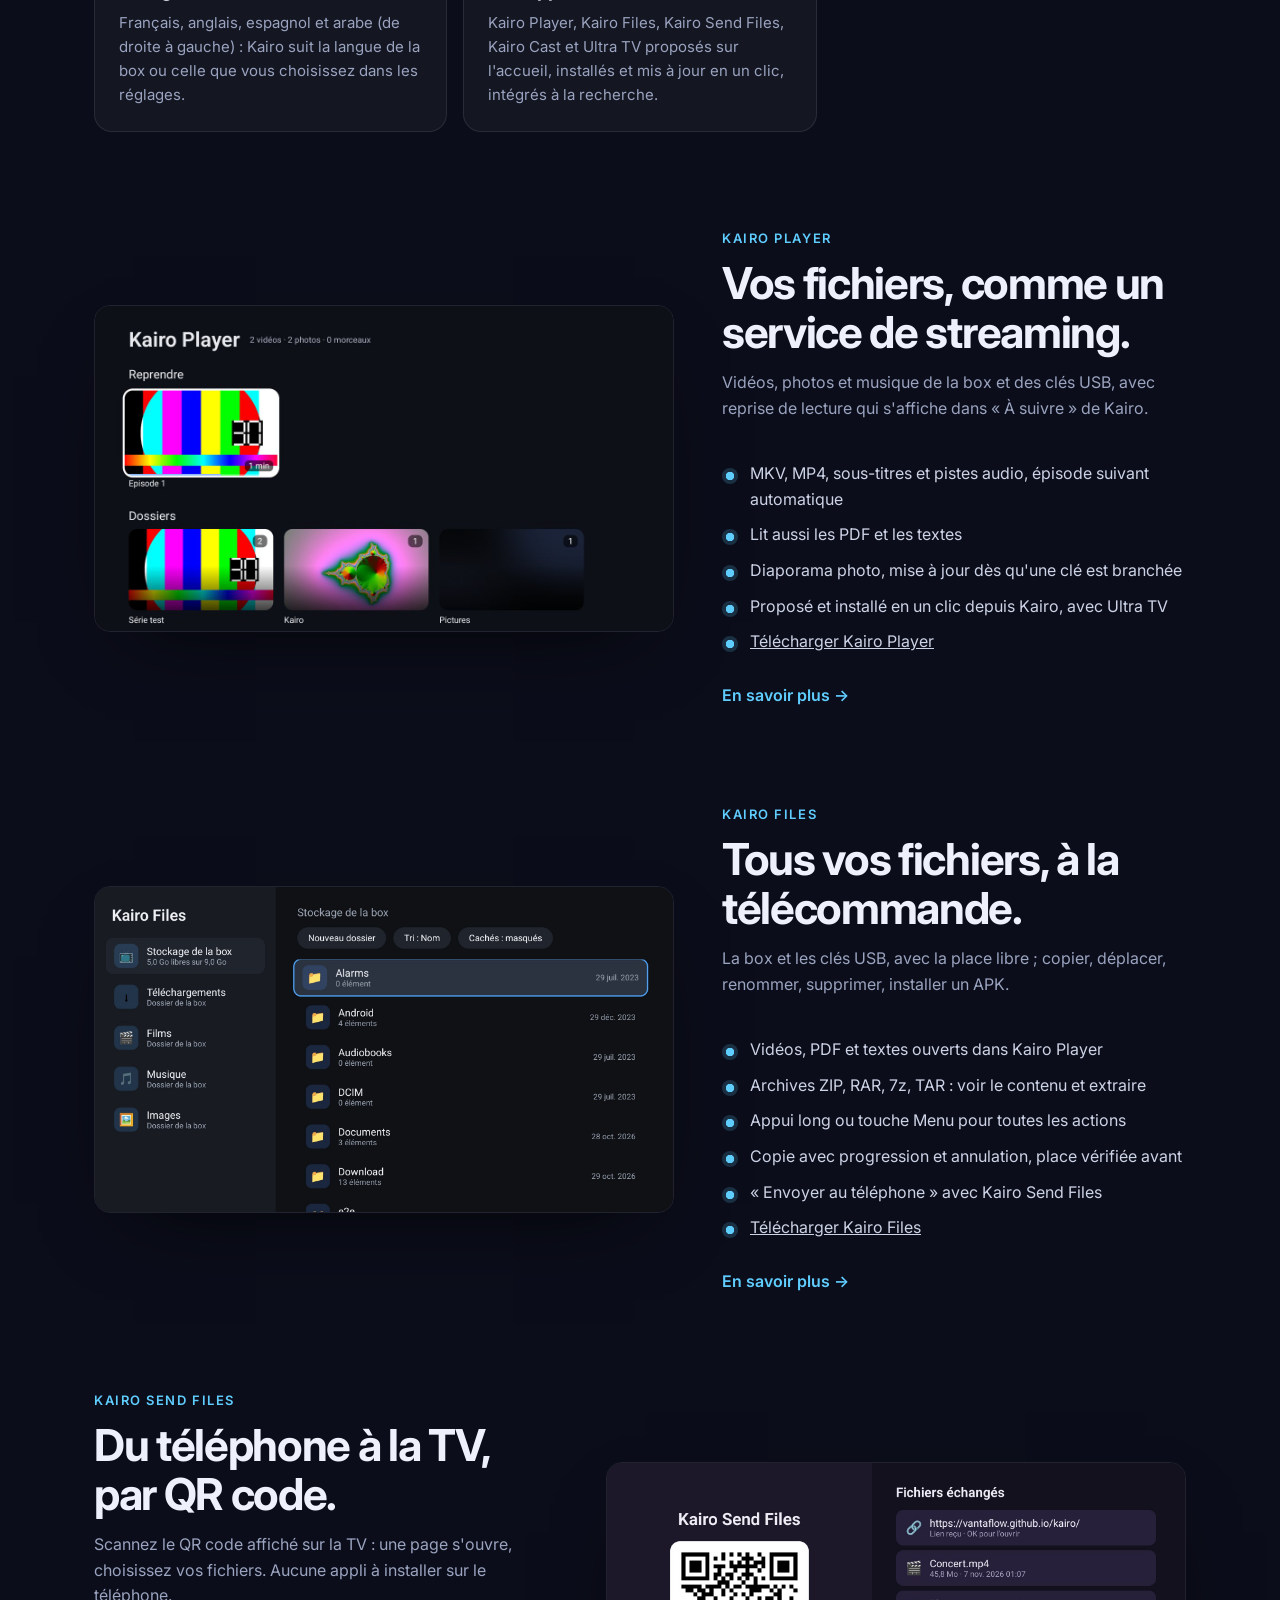
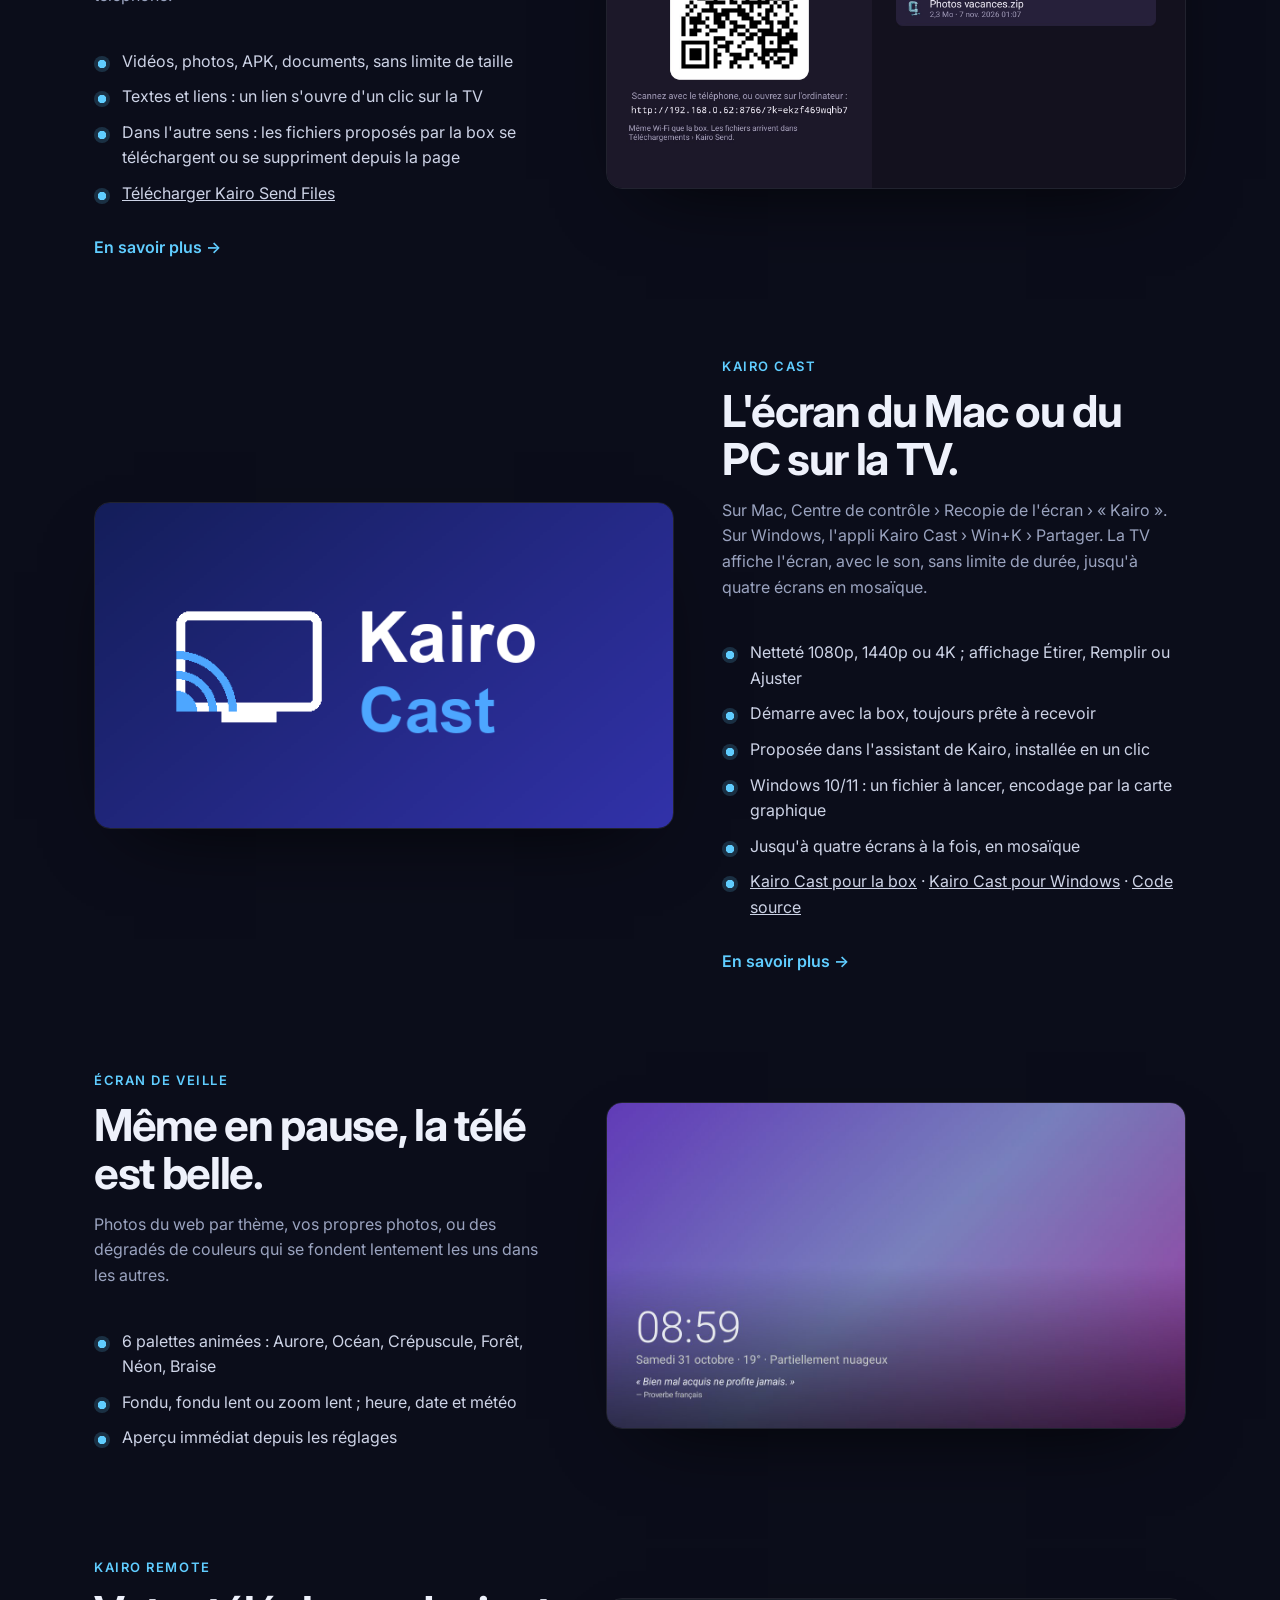
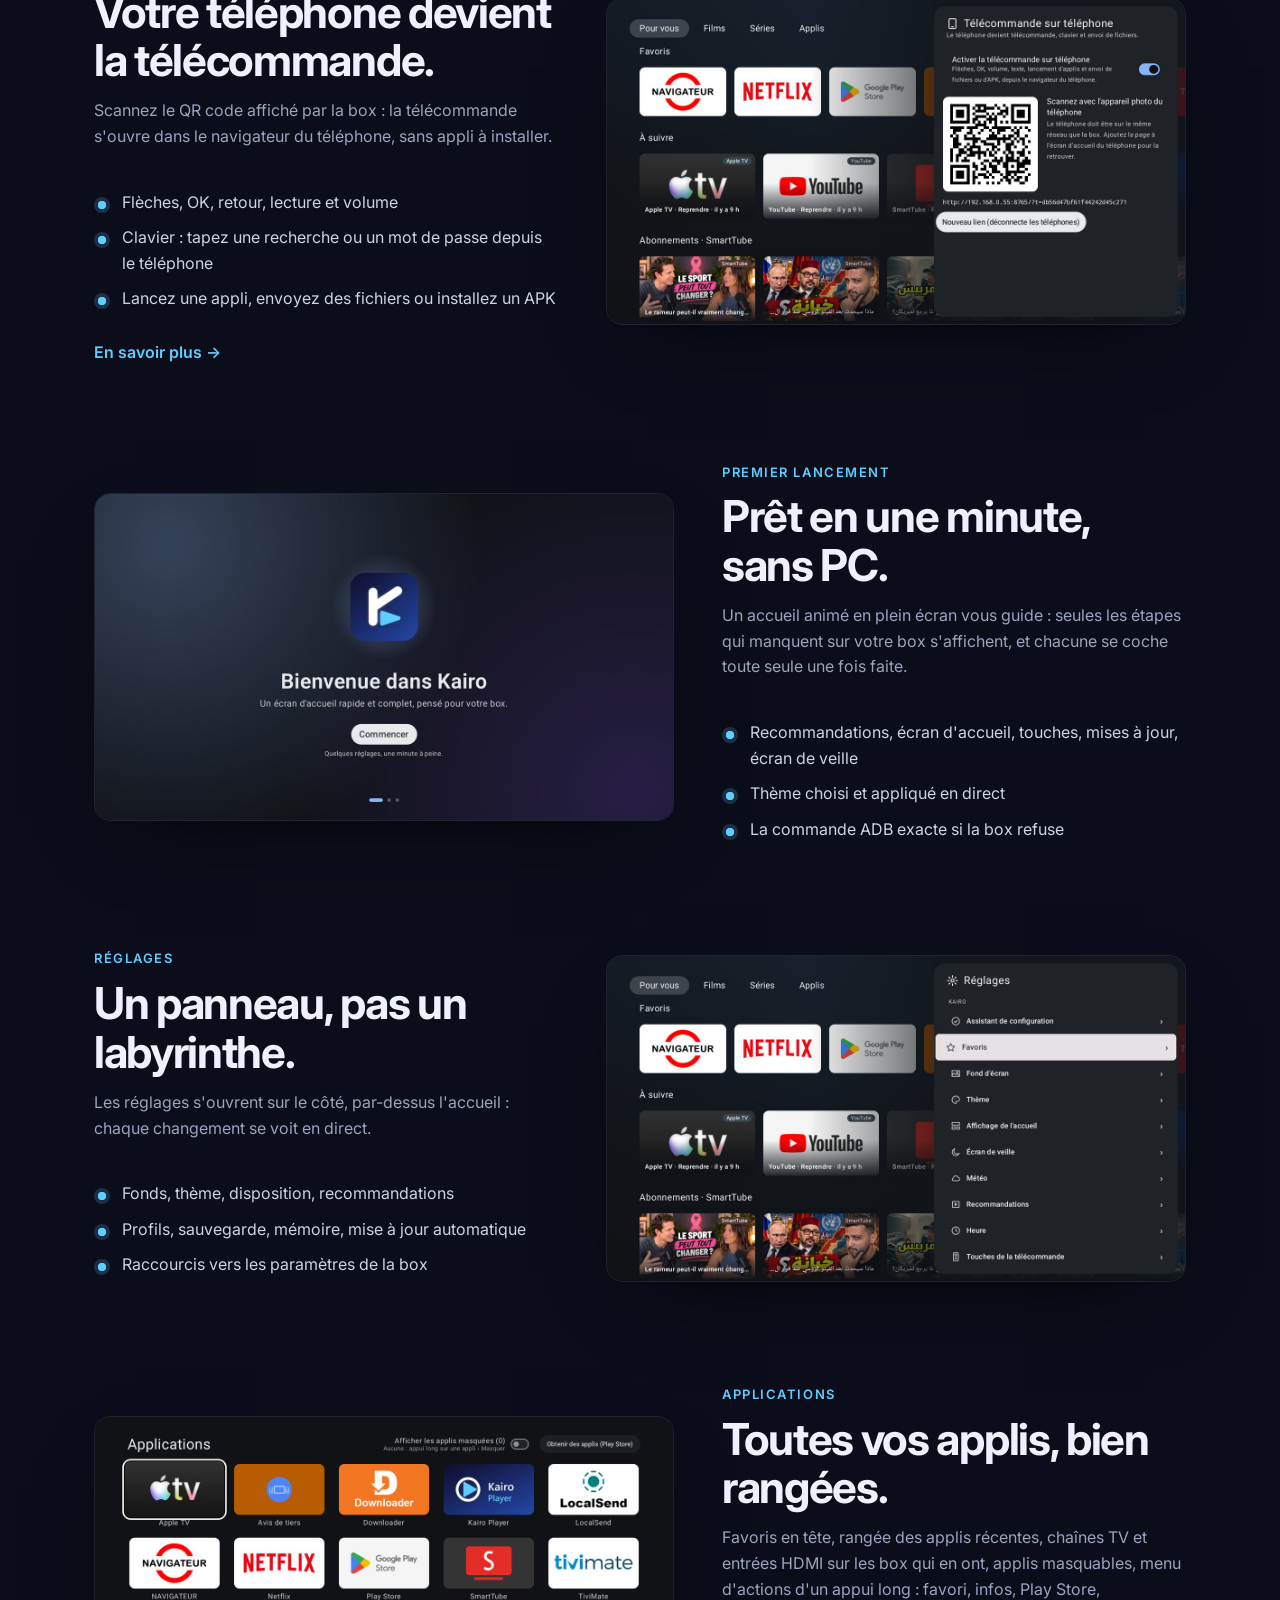
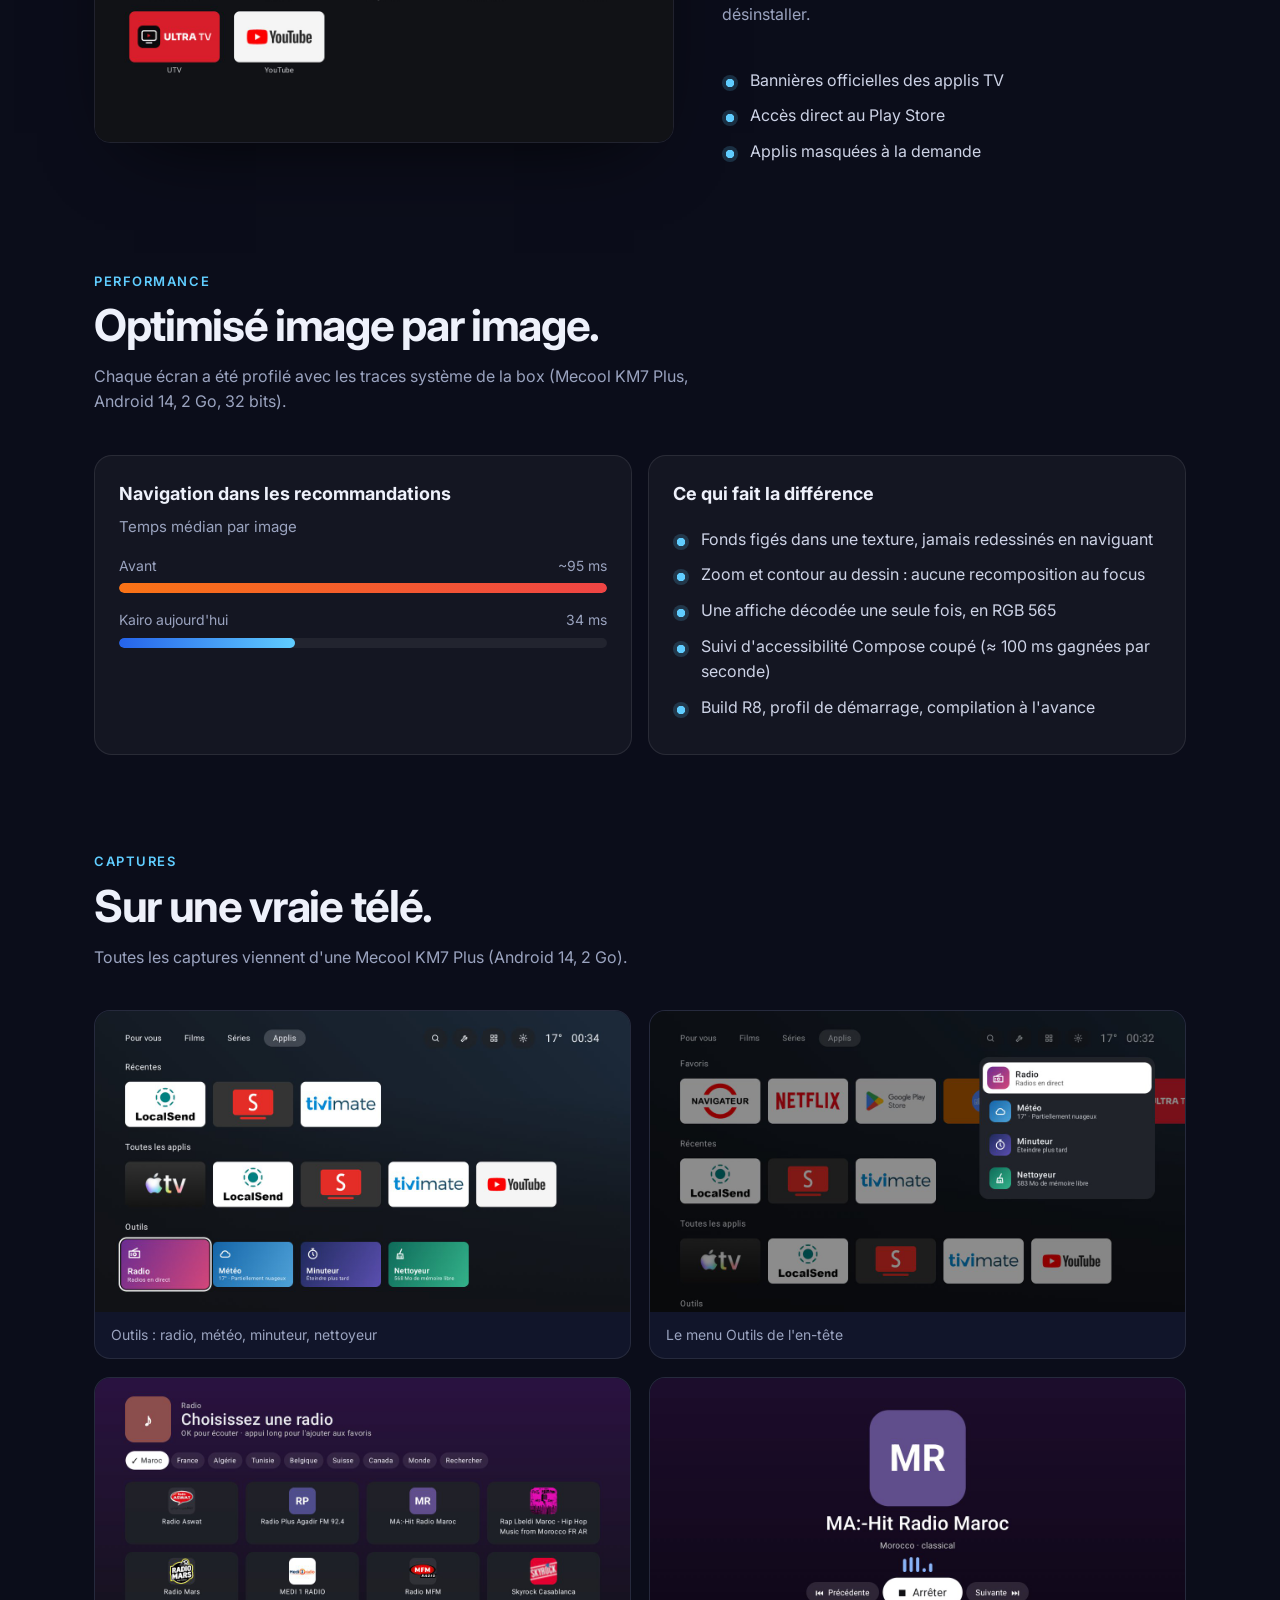
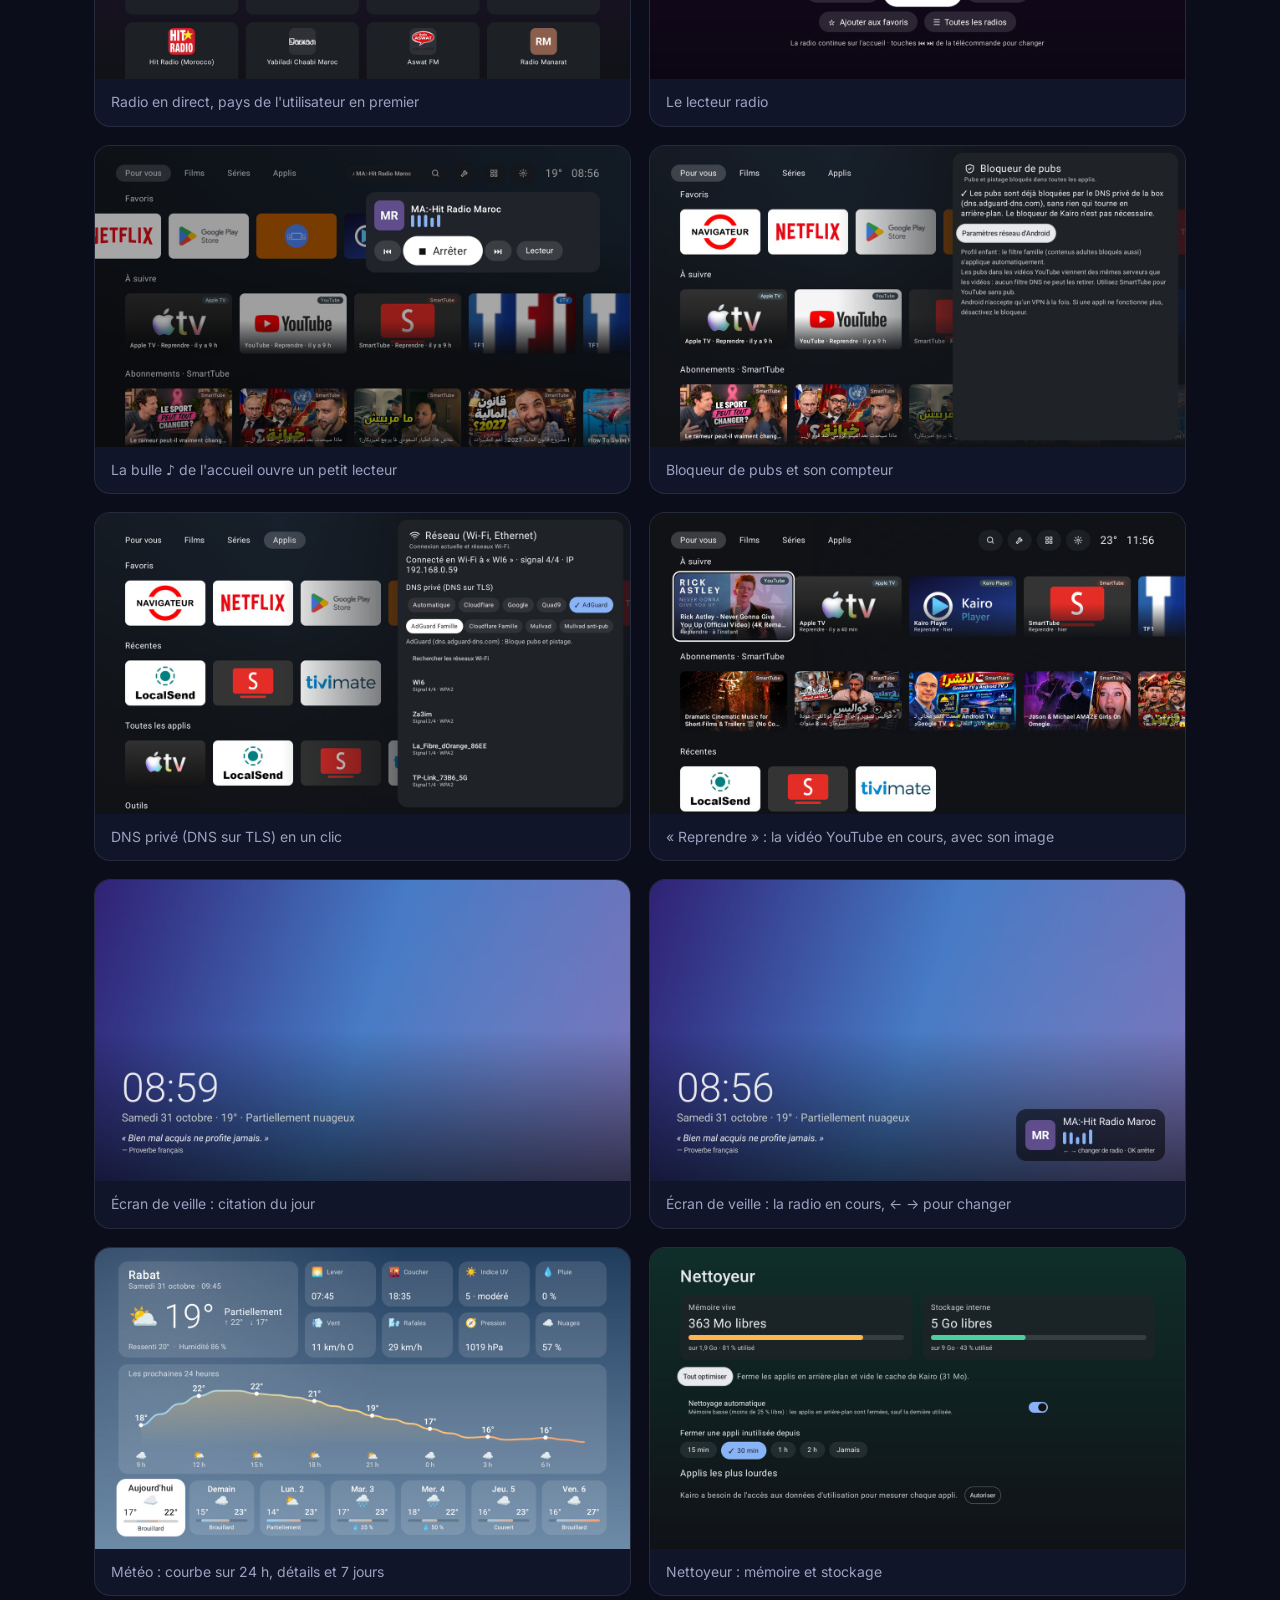
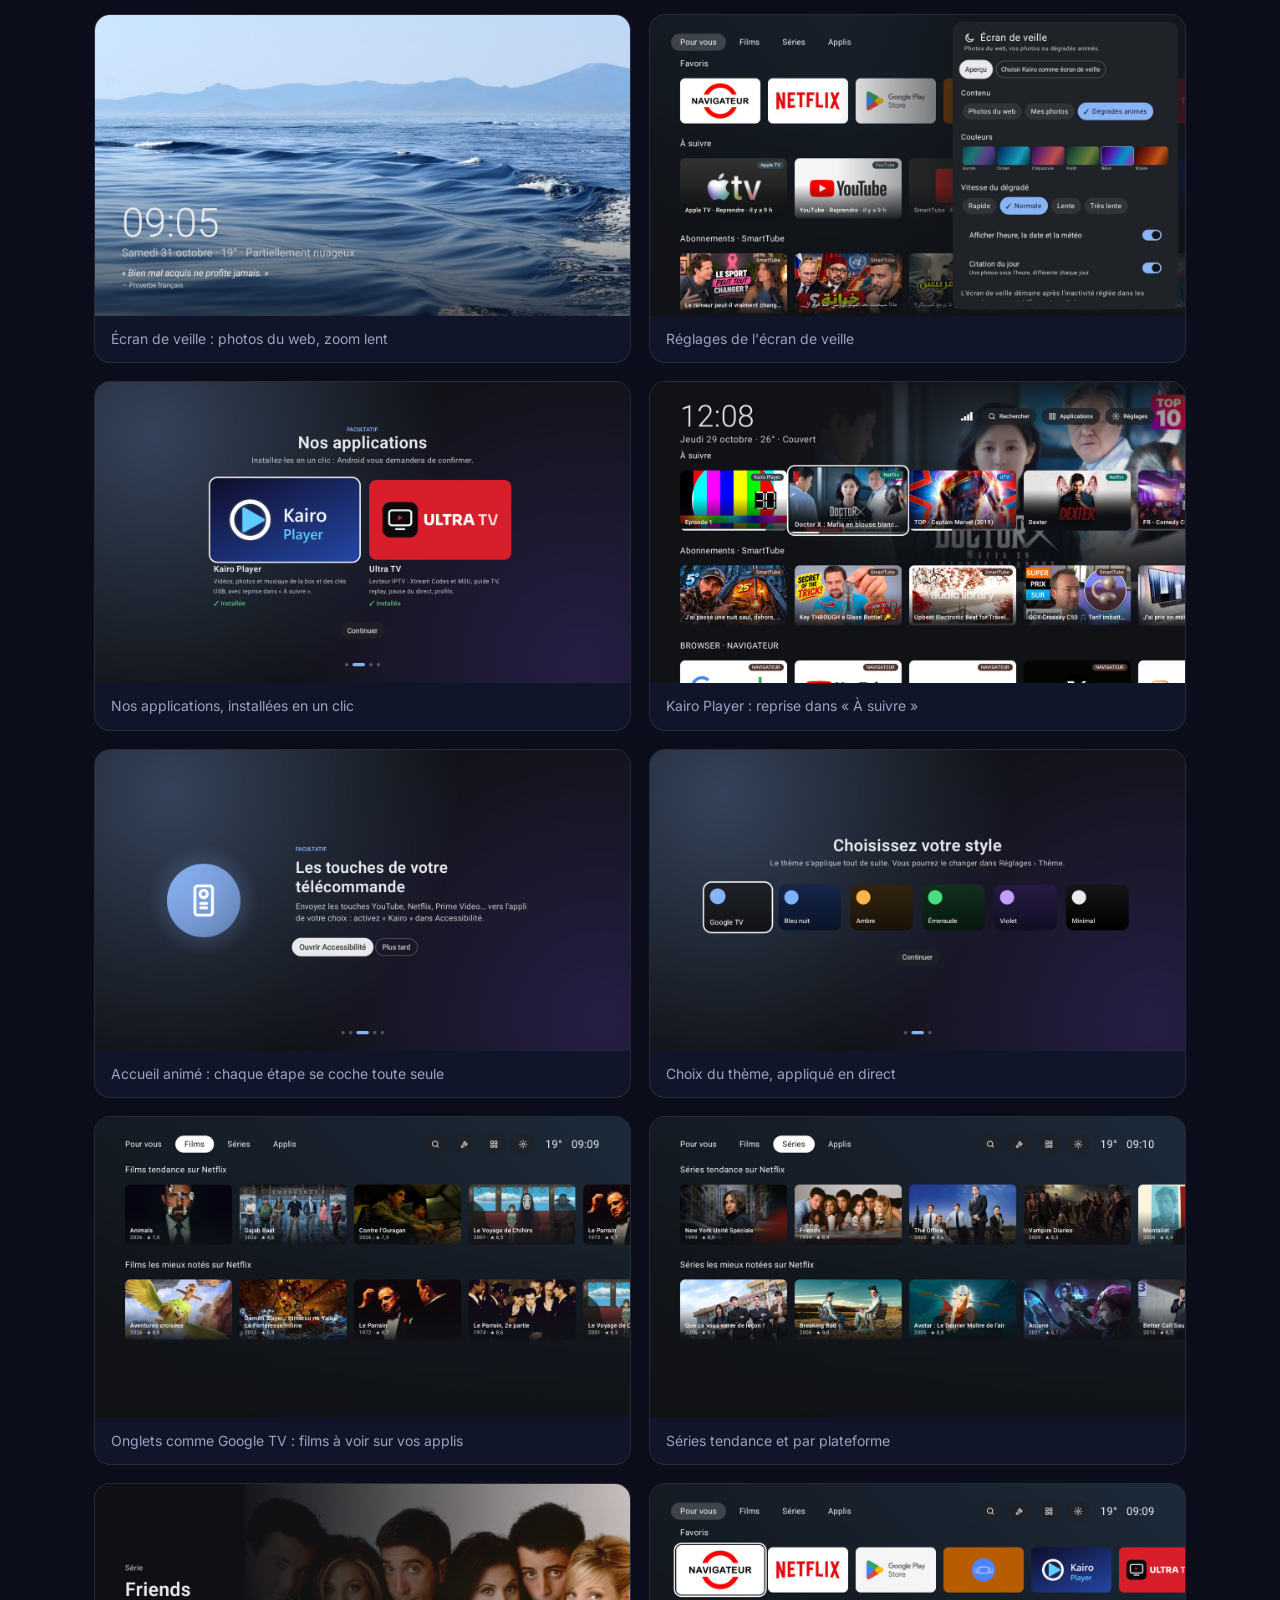
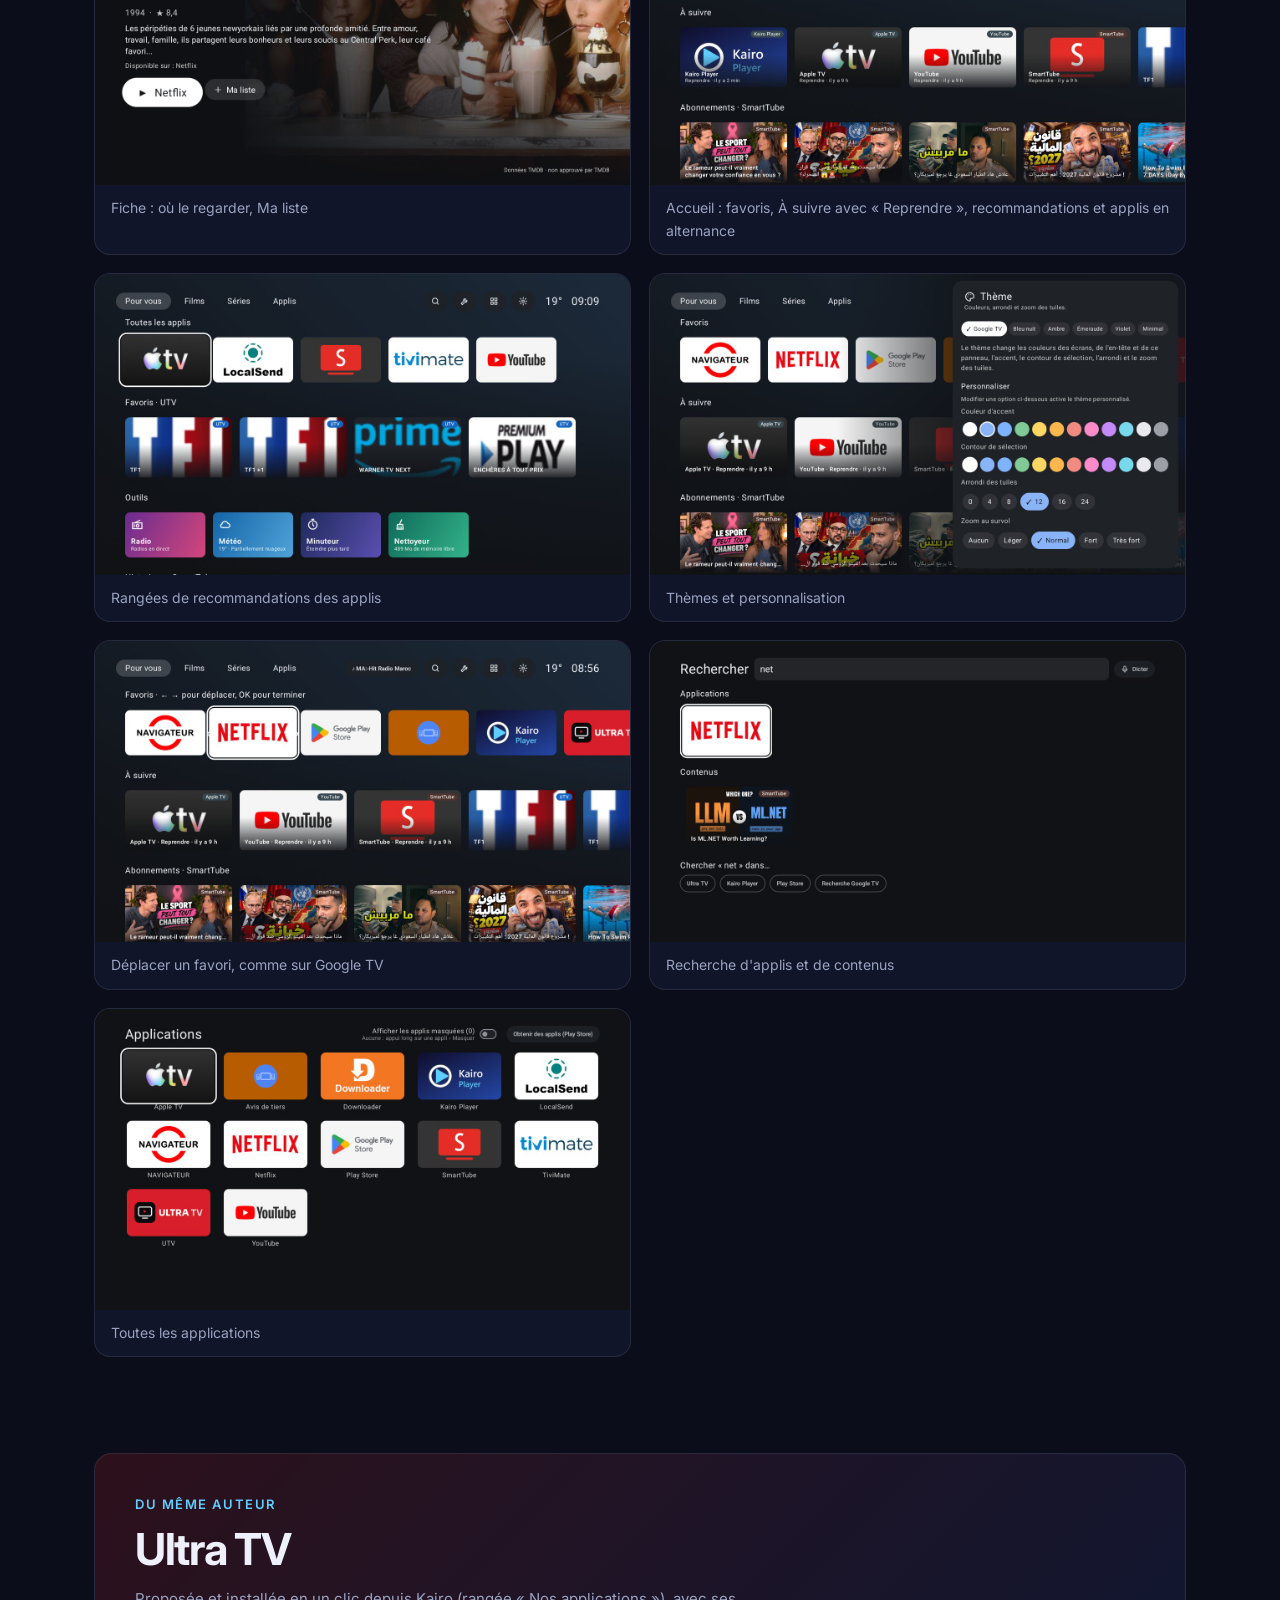
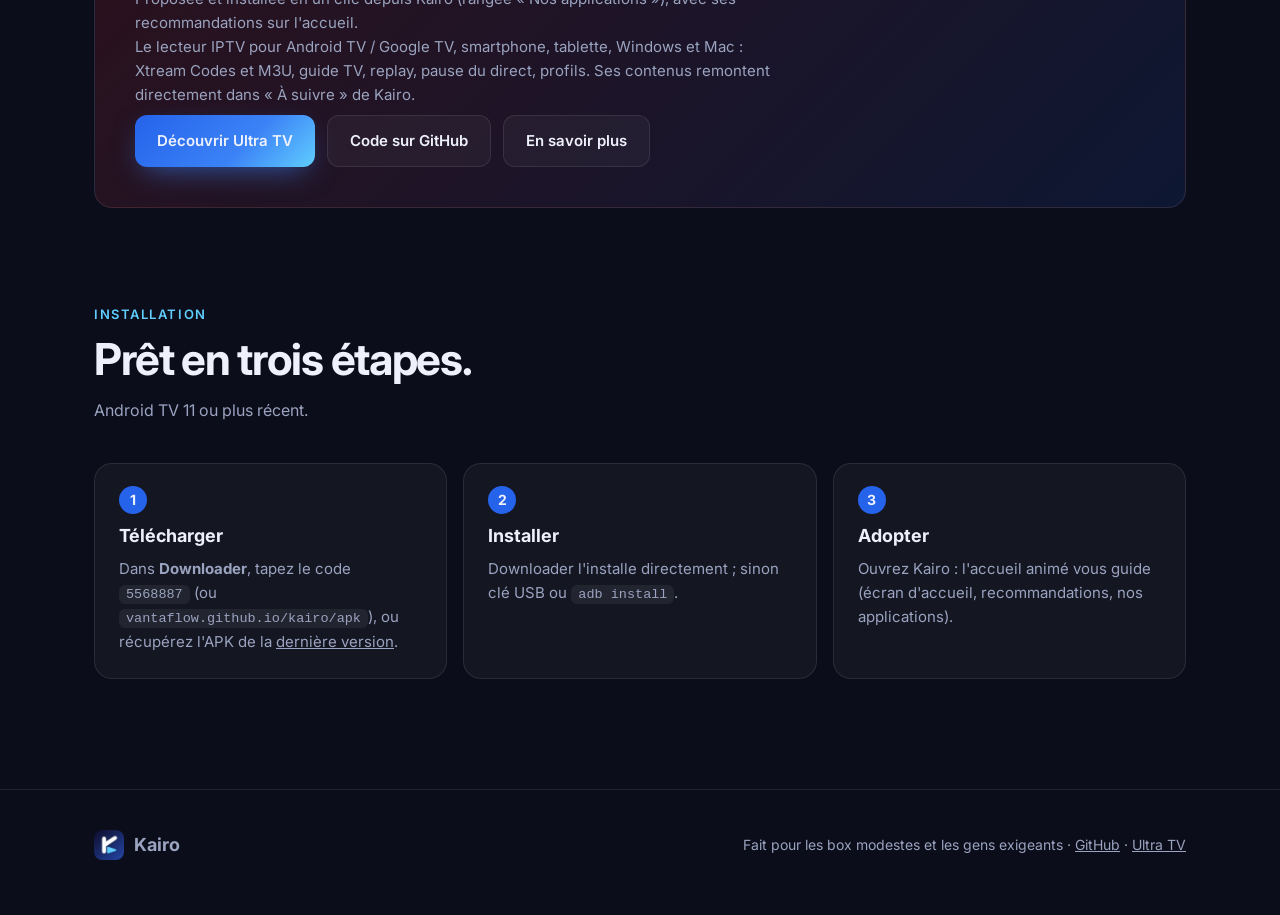
==== commit 86bebbca: "Mise à jour automatique, onglets au choix et corrections de l'accueil - Kairo et ses applis se mette" ====
--- a/docs/index.html
+++ b/docs/index.html
@@ -224,7 +224,7 @@
       <p class="sub">Les réglages s'ouvrent sur le côté, par-dessus l'accueil : chaque changement se voit en direct.</p>
       <ul class="checks">
         <li>Fonds, thème, disposition, recommandations</li>
-        <li>Profils, sauvegarde, mémoire, mise à jour signalée sur l'accueil</li>
+        <li>Profils, sauvegarde, mémoire, mise à jour automatique</li>
         <li>Raccourcis vers les paramètres de la box</li>
       </ul>
     </div>
